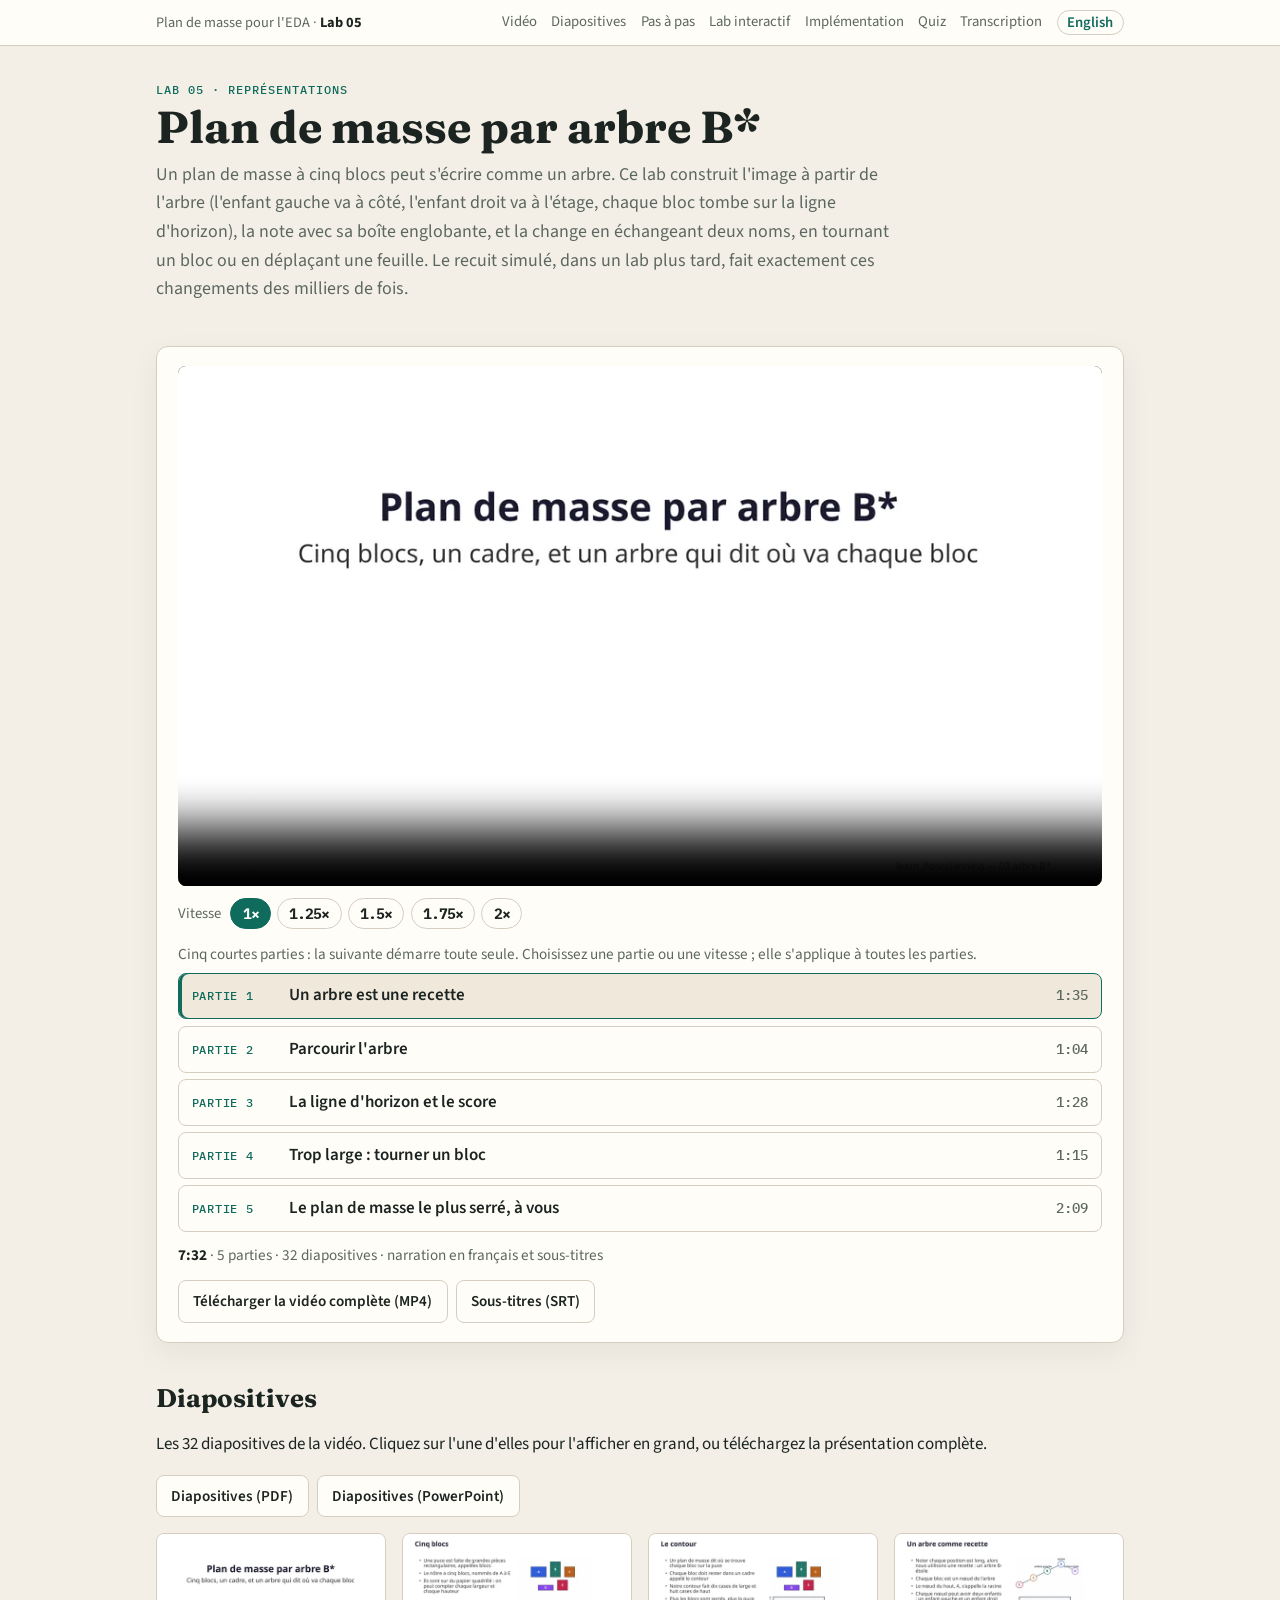
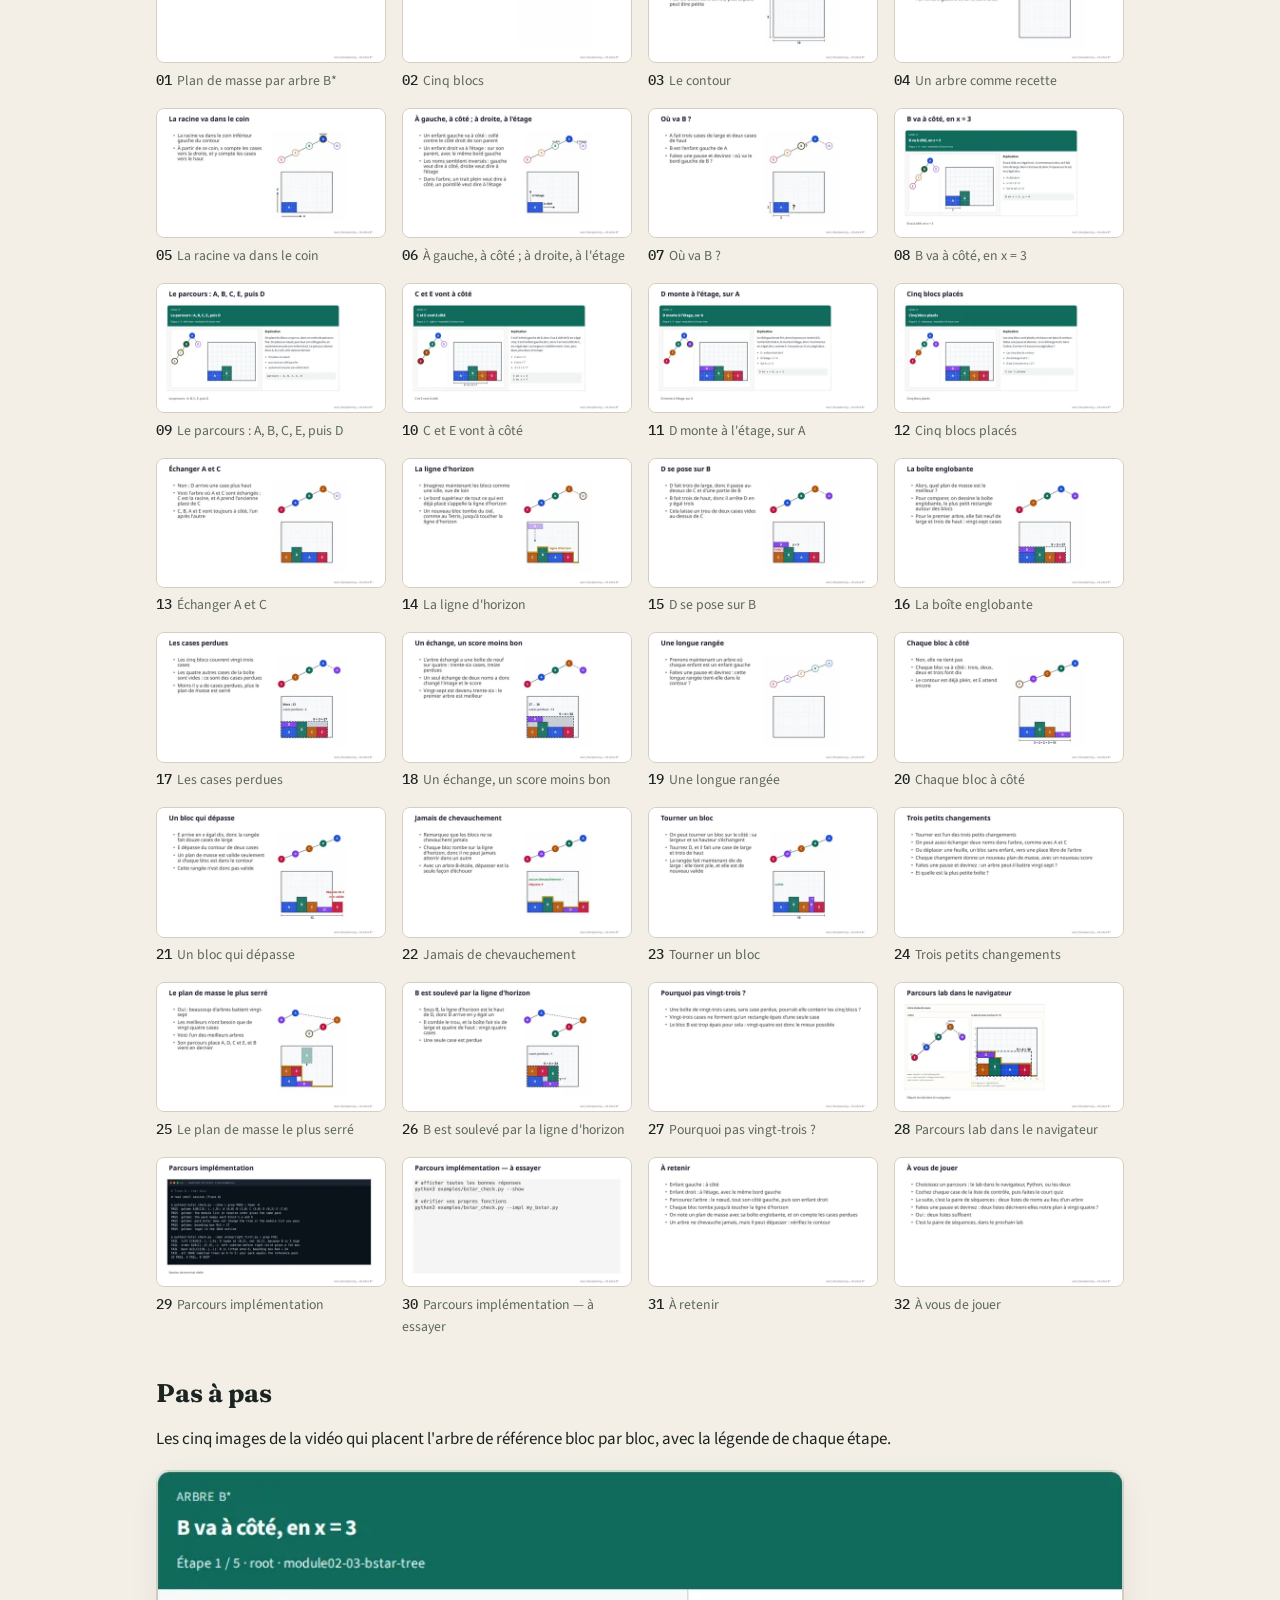
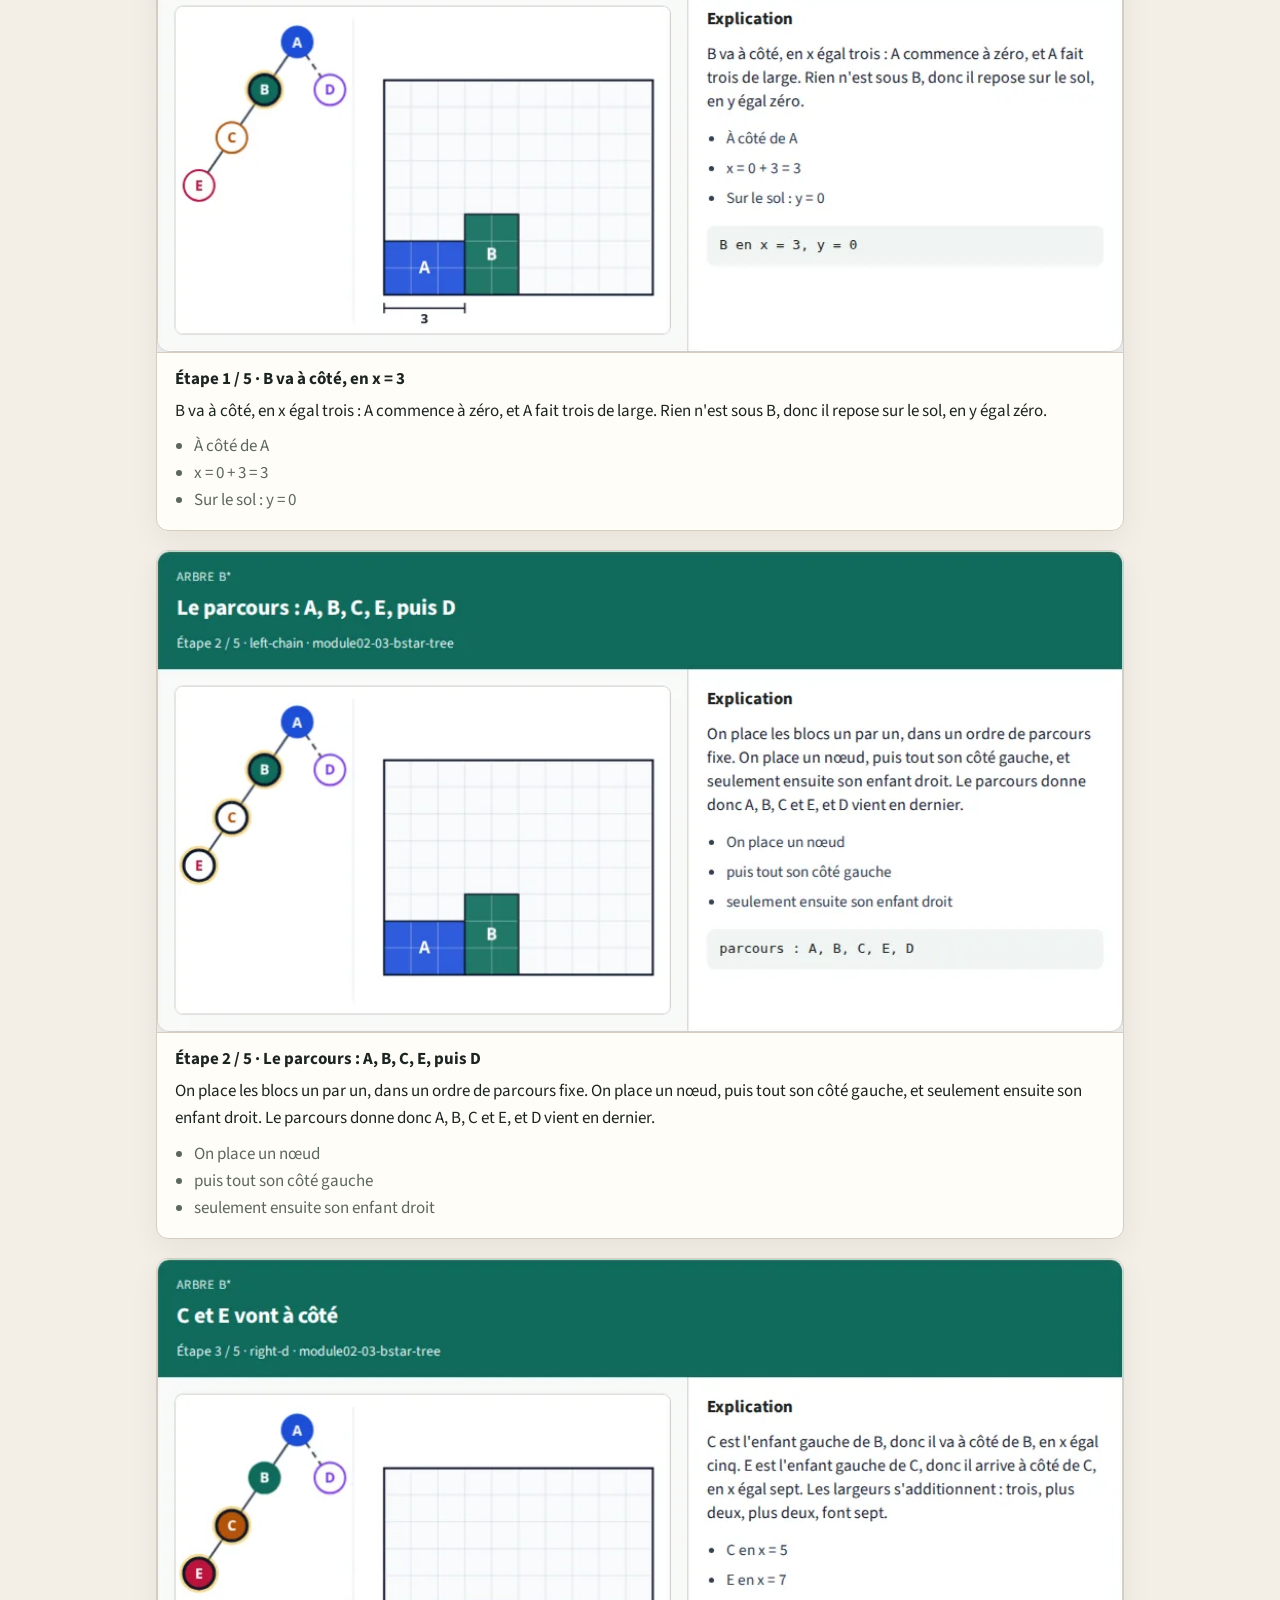
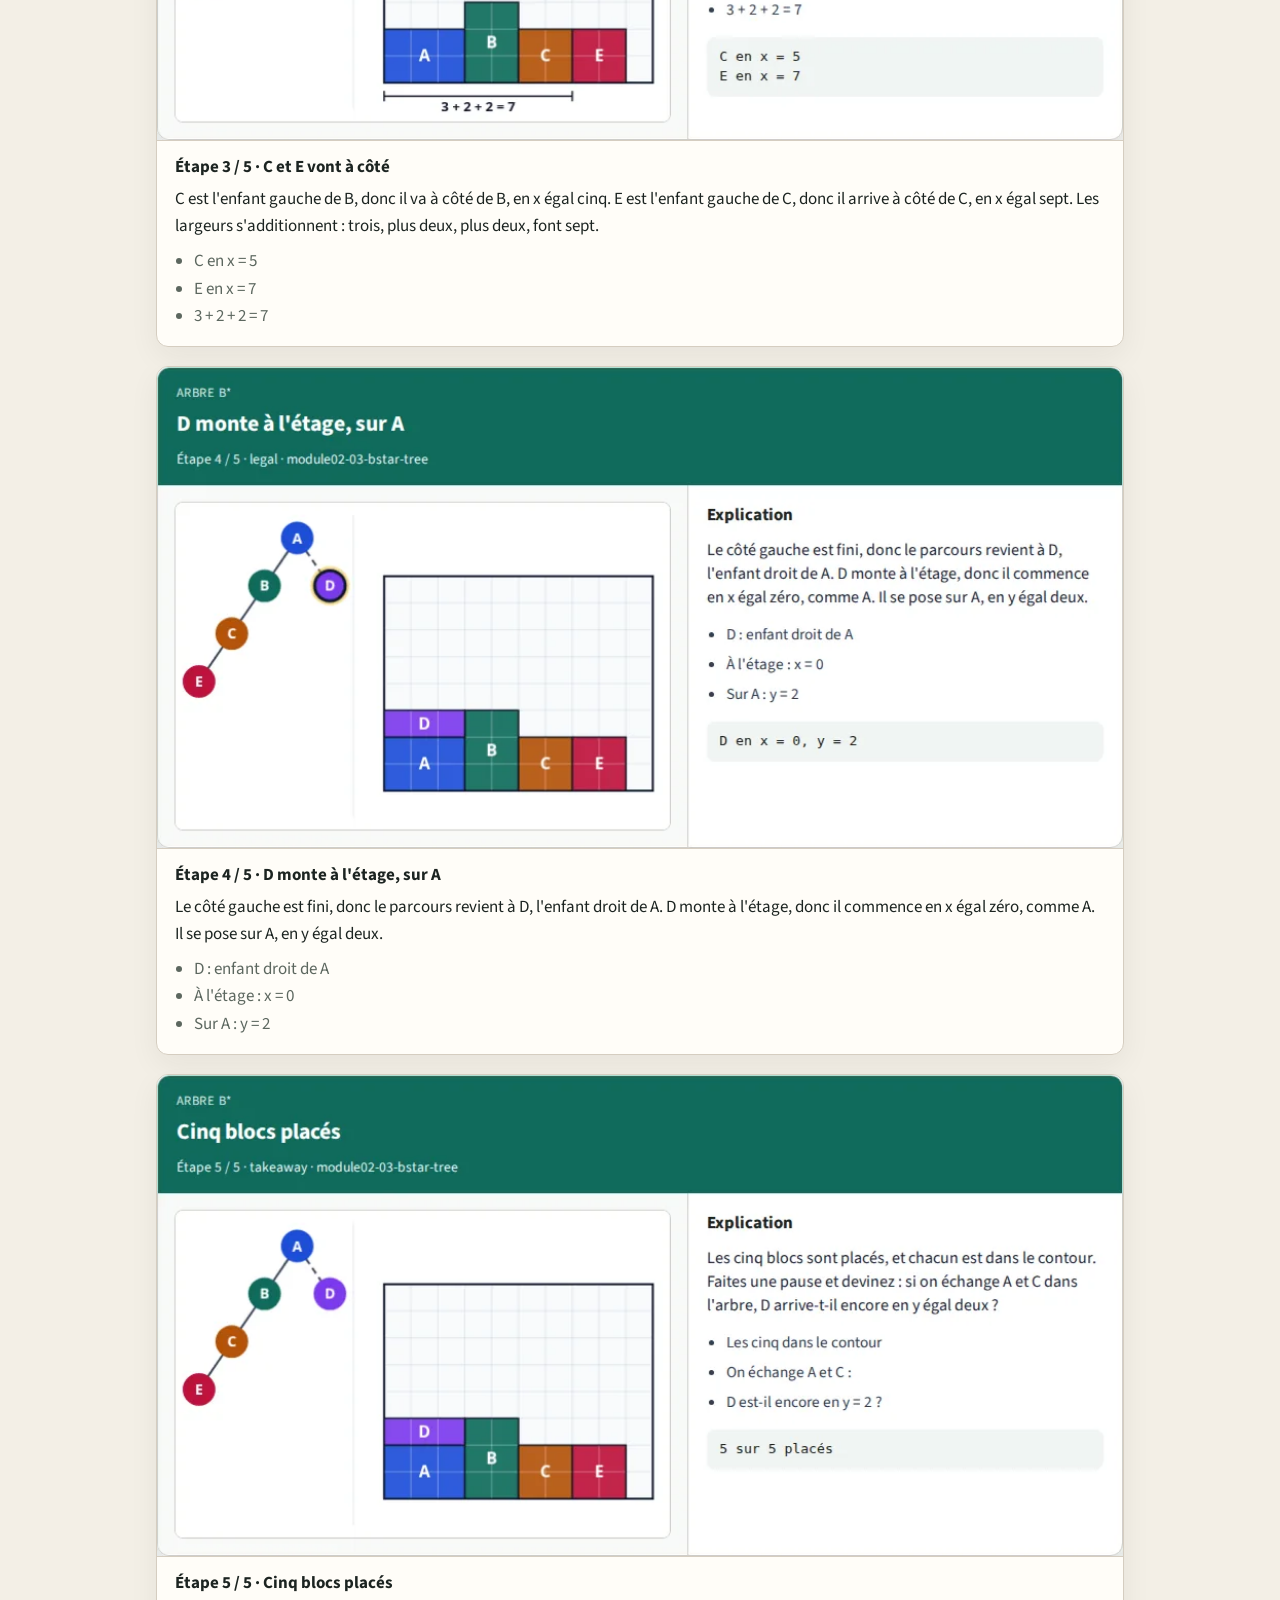
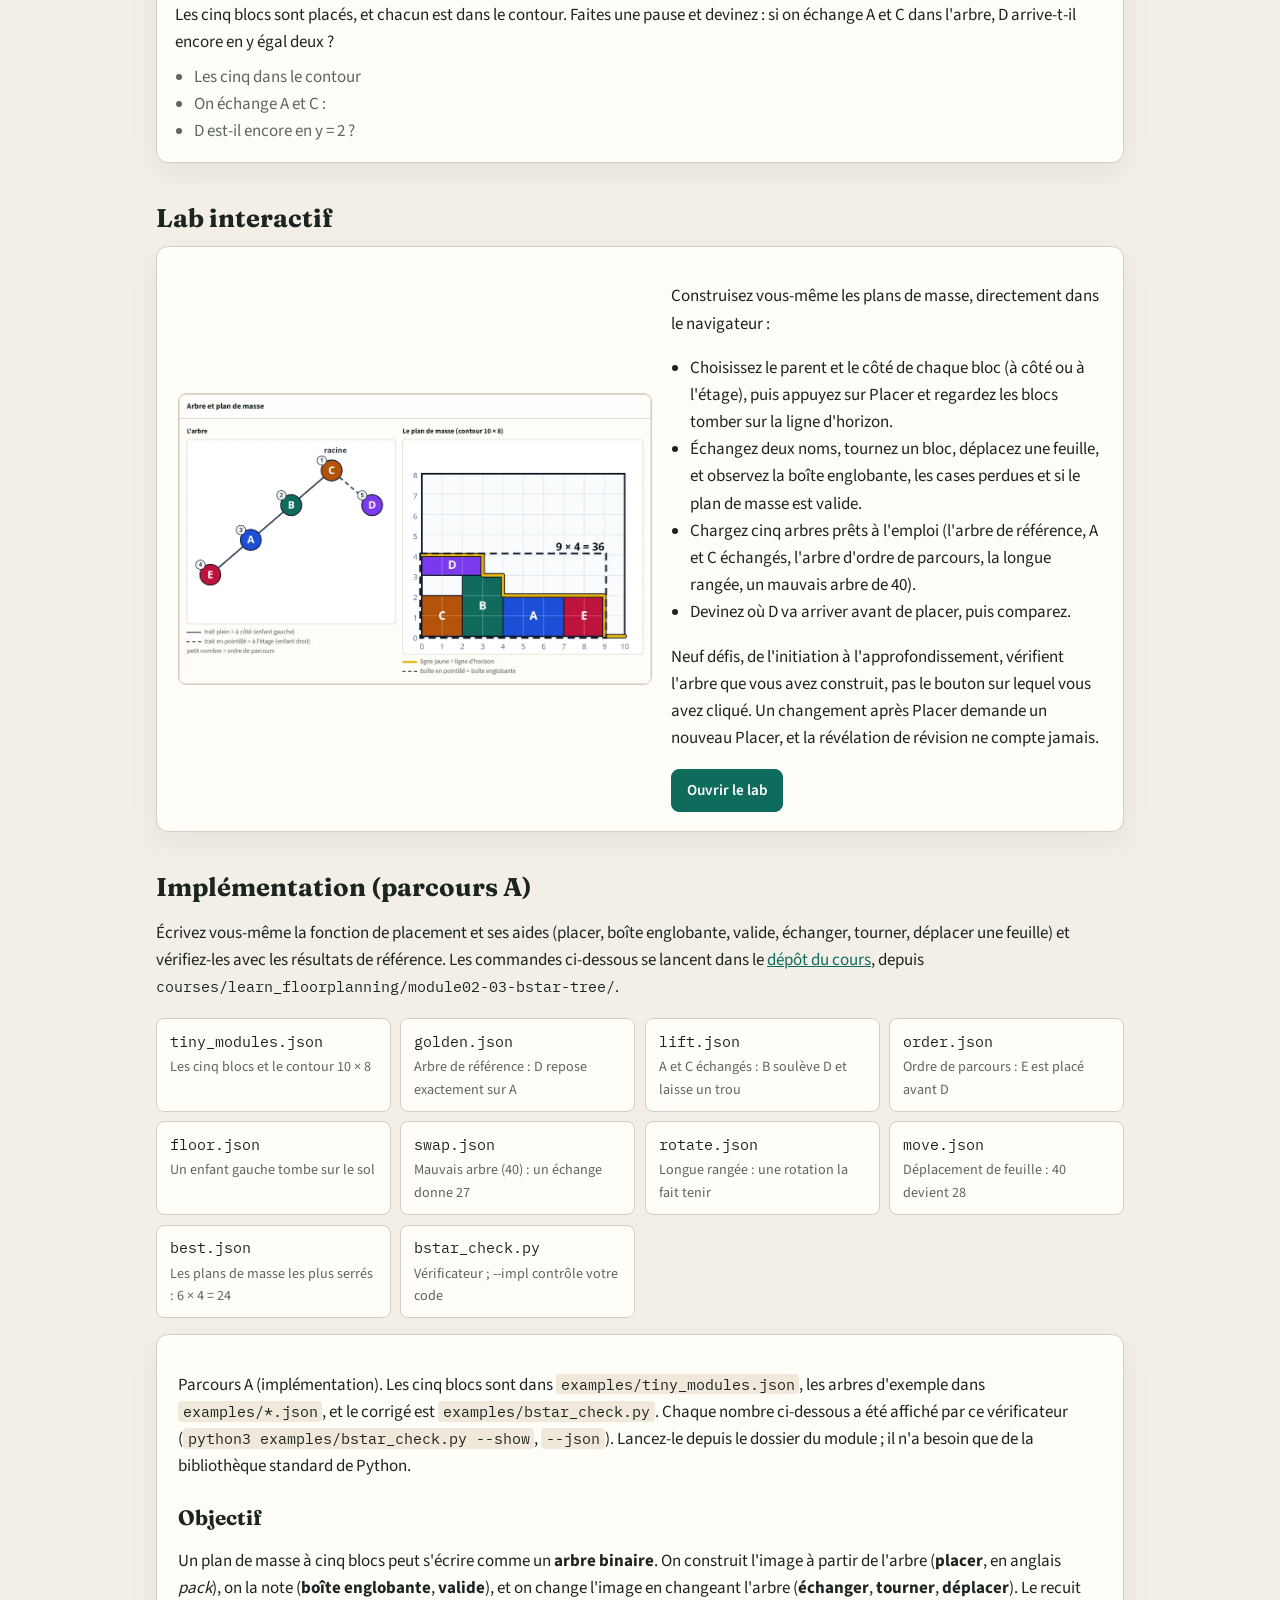
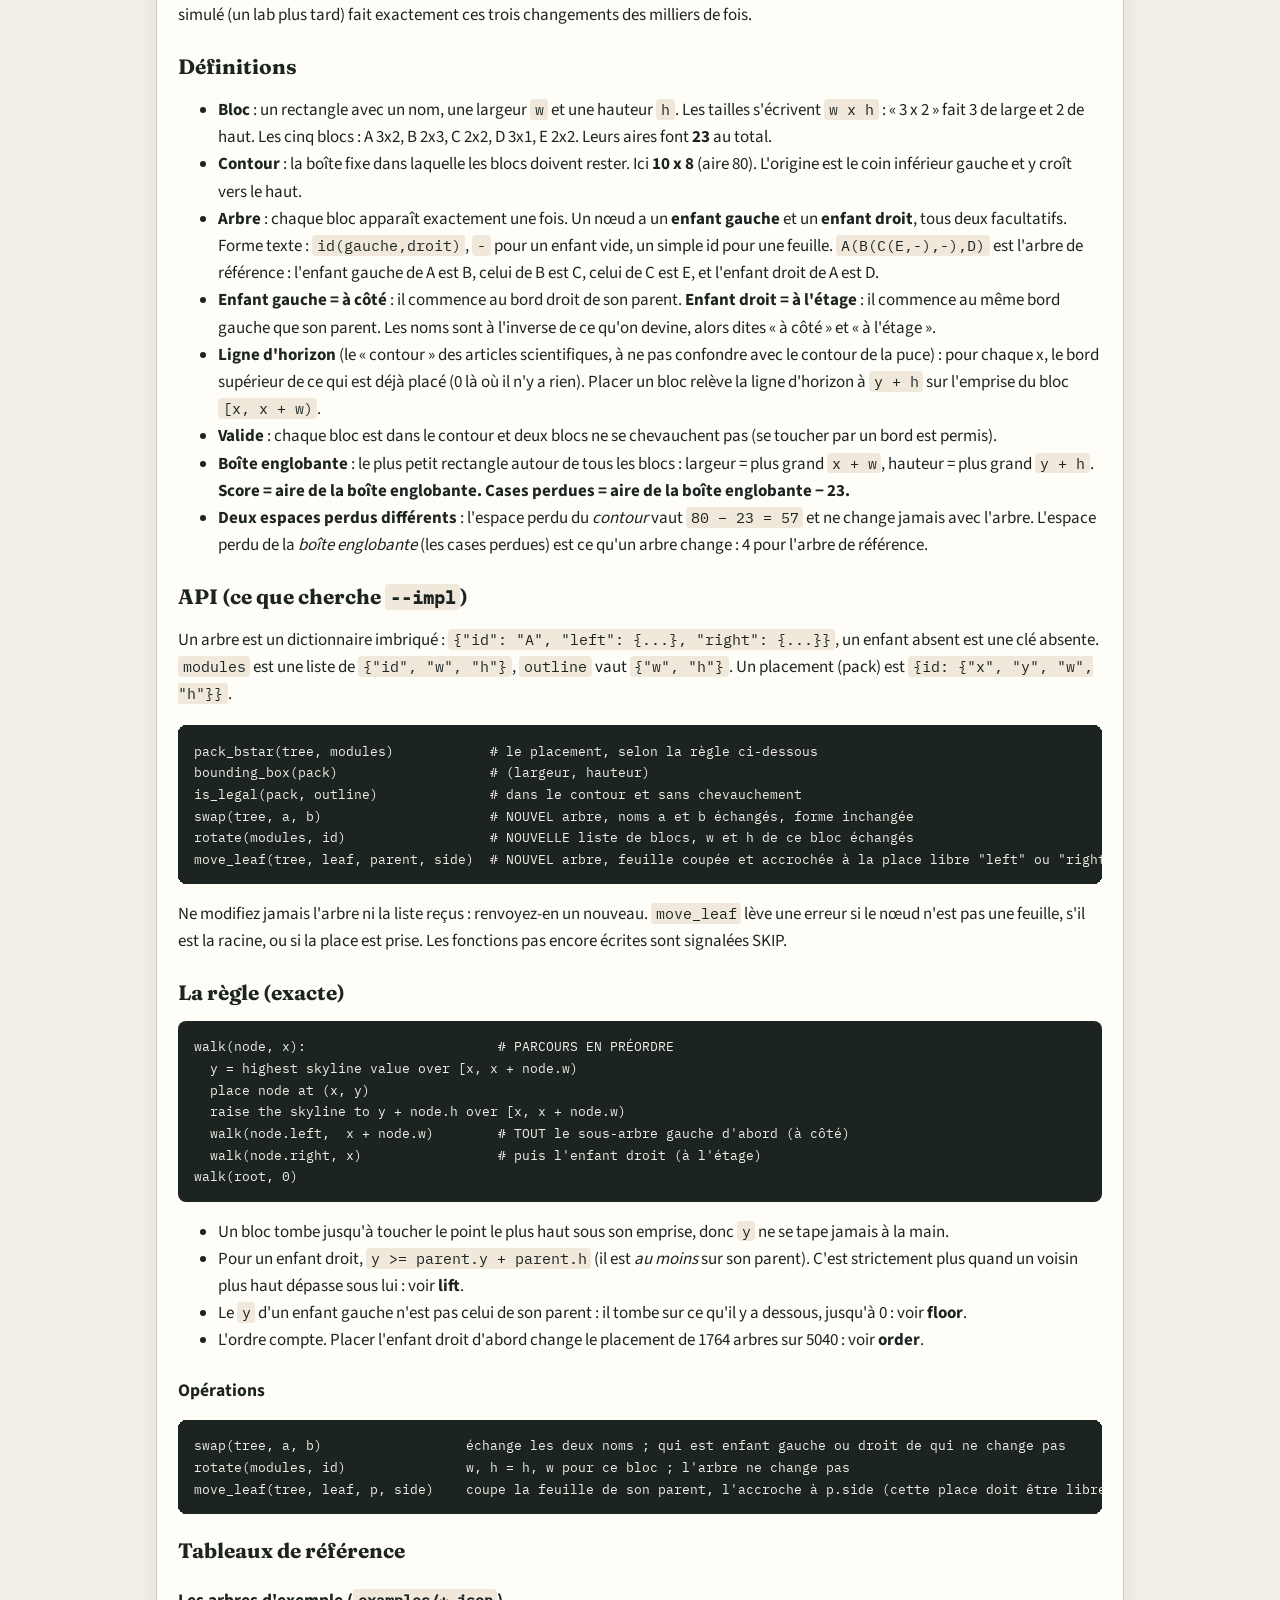
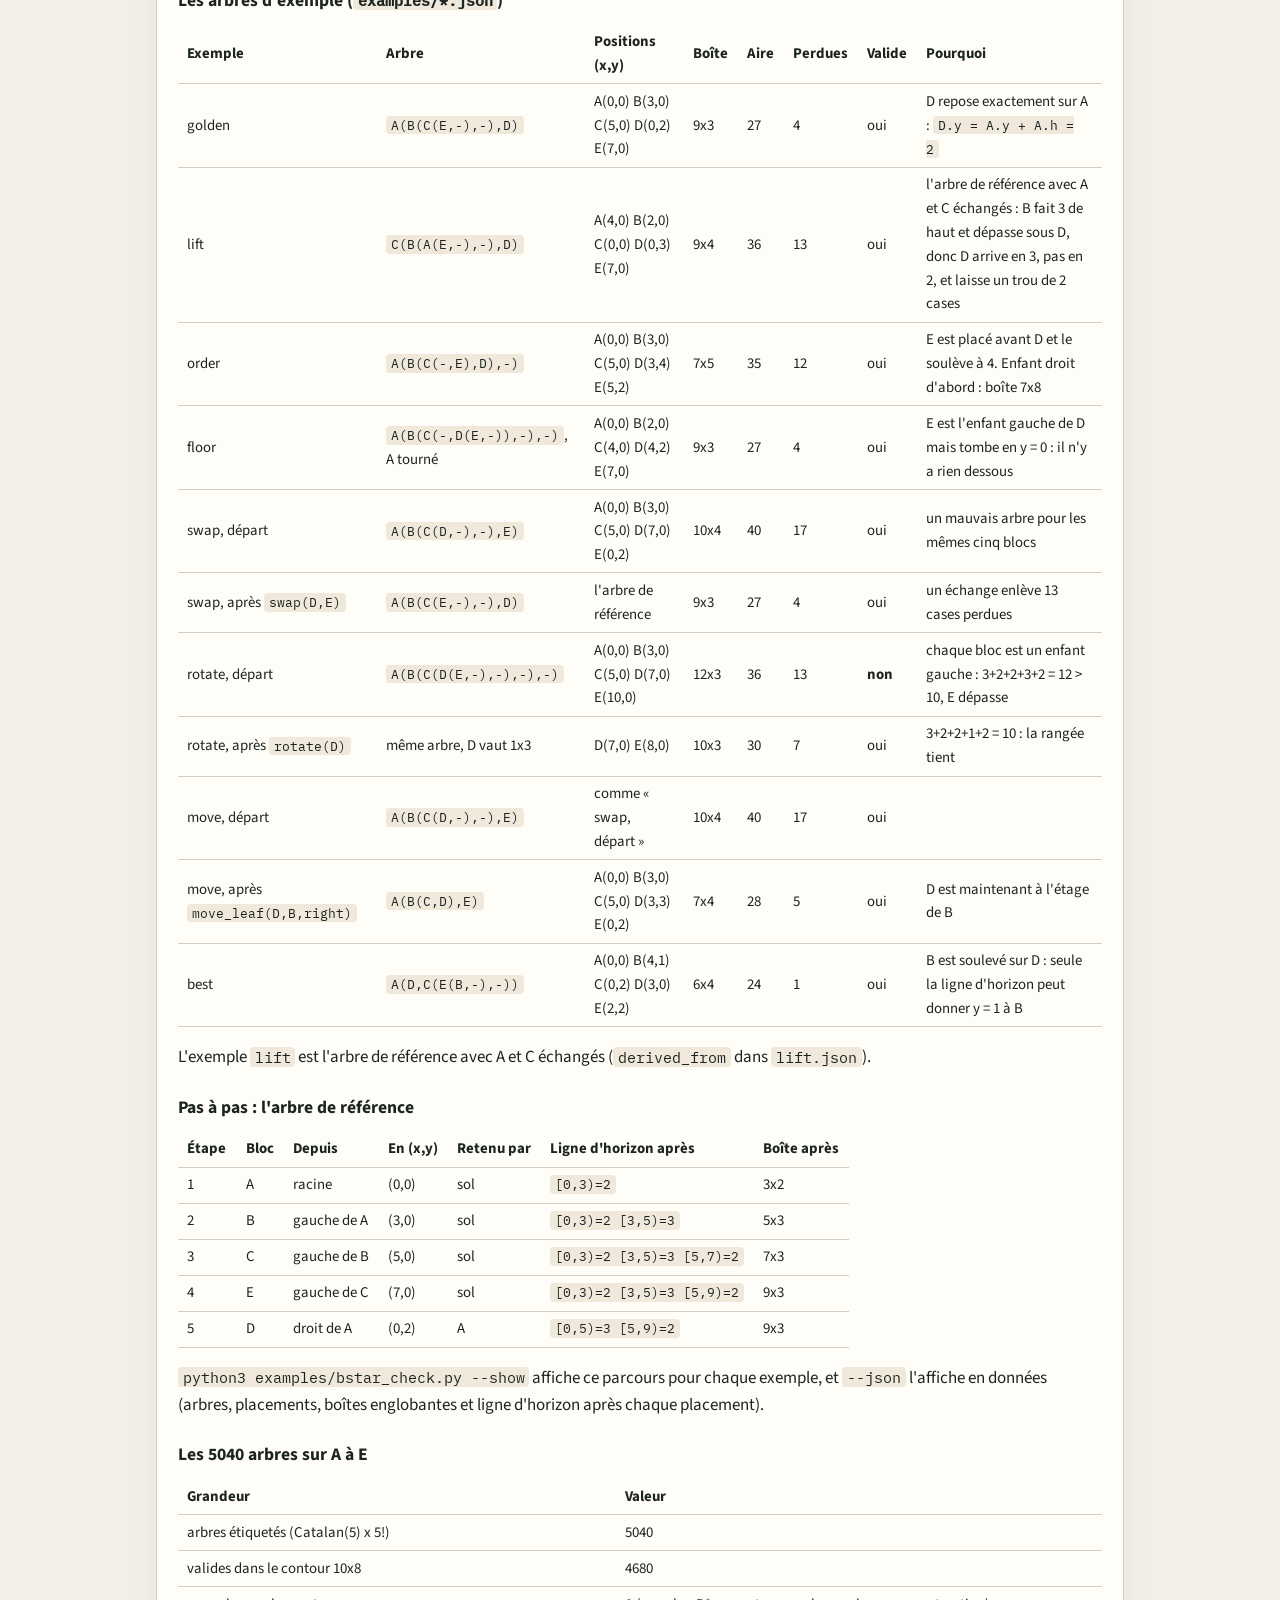
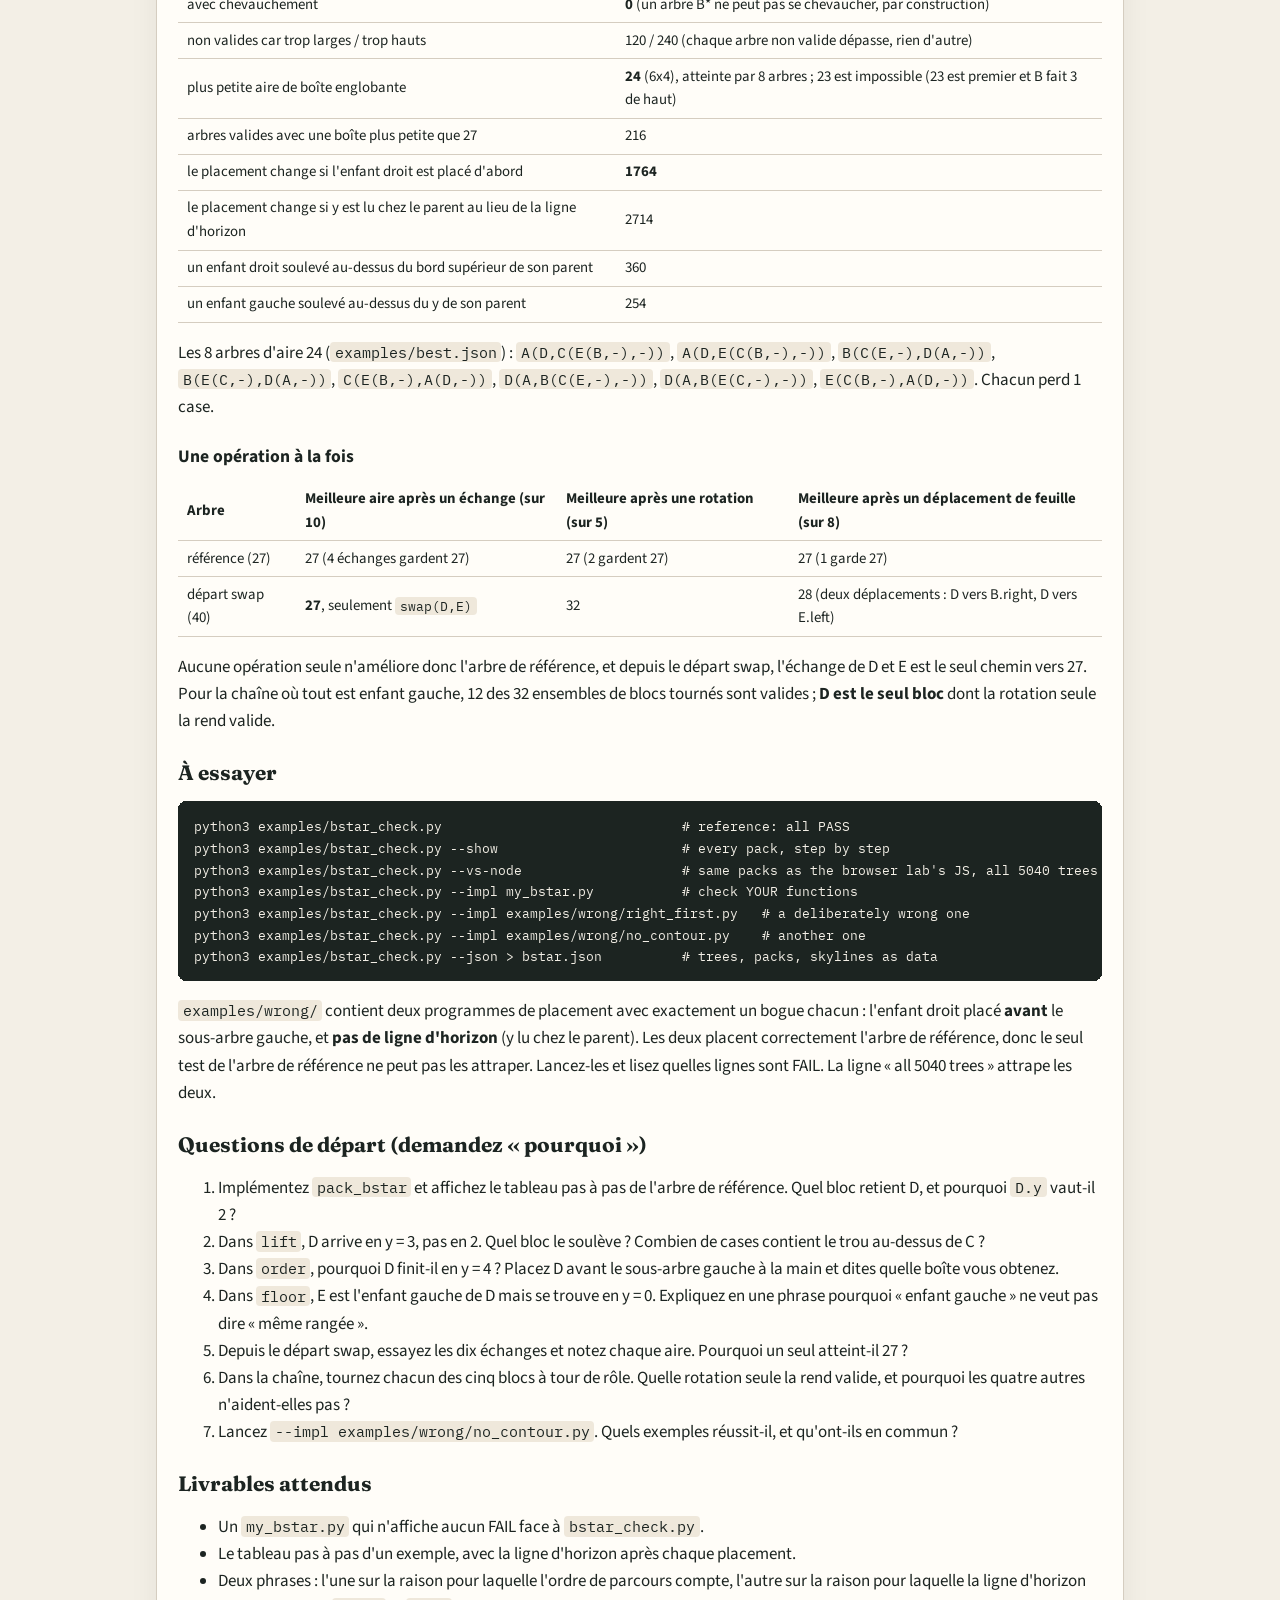
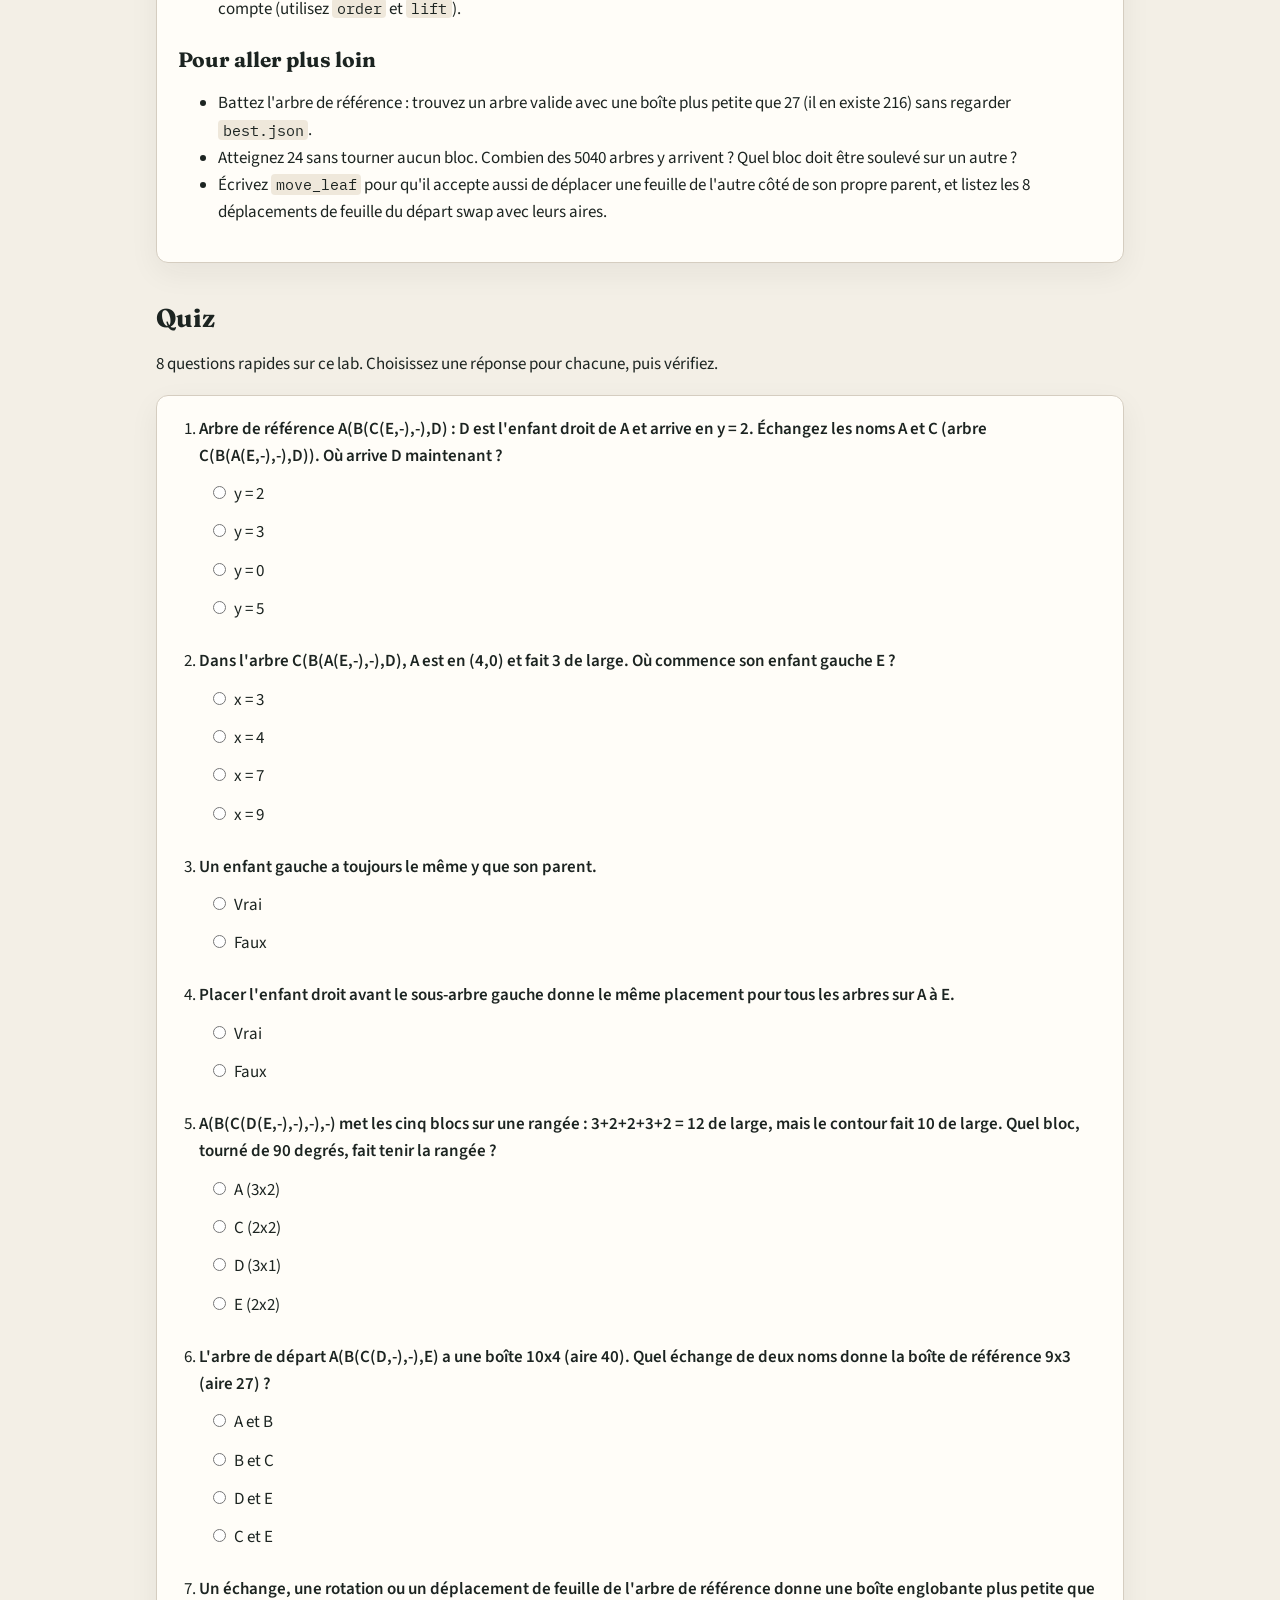
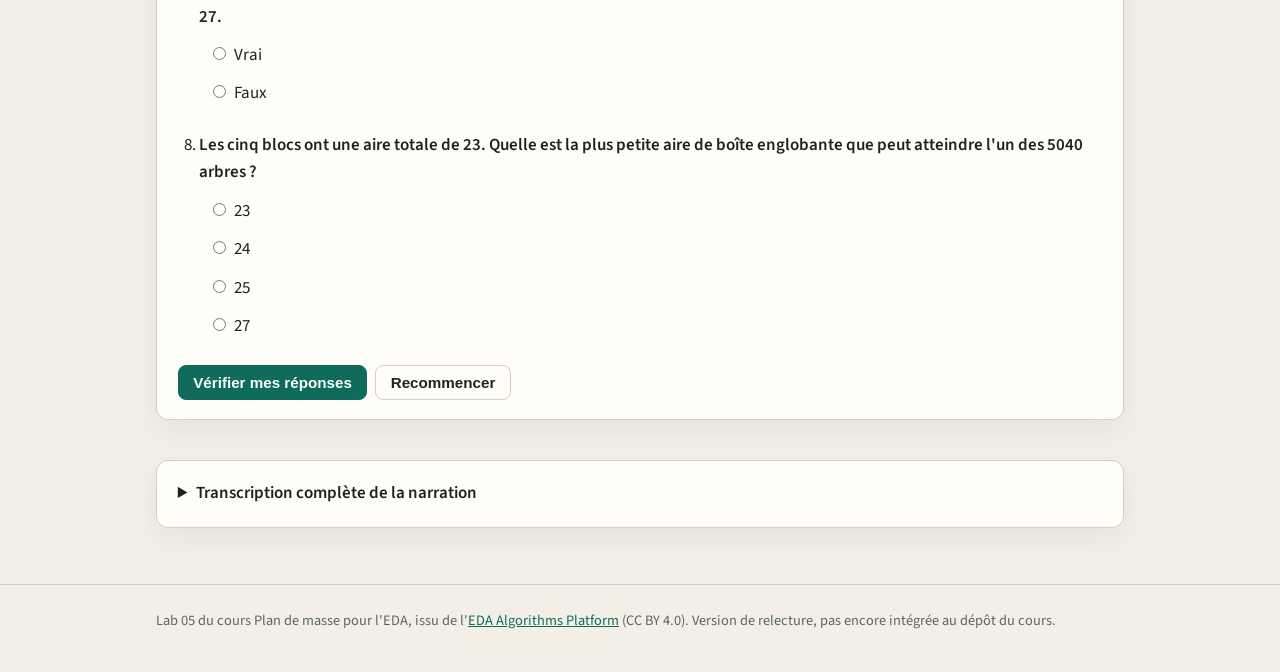
==== docs/fr/index.html @ a352f222 "Lab 05 B*-tree: EN/FR site, 5 video parts, lab" ====
<!DOCTYPE html>
<html lang="fr">
<head>
  <meta charset="utf-8">
  <meta name="viewport" content="width=device-width, initial-scale=1">
  <title>Lab 05 — Plan de masse par arbre B* · Plan de masse pour l'EDA</title>
  <meta name="description" content="Lab 05 du cours Plan de masse pour l'EDA : transformer un arbre B* en plan de masse, le noter avec sa boîte englobante, et le changer en échangeant, tournant ou déplaçant, avec vidéo commentée, diapositives, lab interactif dans le navigateur et quiz.">
  <link rel="alternate" hreflang="en" href="../index.html">
  <link rel="preload" href="../fonts/source-sans-3-latin-400-normal.woff2" as="font" type="font/woff2" crossorigin>
  <link rel="stylesheet" href="../page.css">
</head>
<body>
  <header class="top">
    <div class="wrap">
      <span class="crumb">Plan de masse pour l'EDA · <strong>Lab 05</strong></span>
      <nav class="toc" aria-label="Sur cette page">
        <a href="#video">Vidéo</a>
        <a href="#slides">Diapositives</a>
        <a href="#walkthrough">Pas à pas</a>
        <a href="#lab">Lab interactif</a>
        <a href="#implement">Implémentation</a>
        <a href="#quiz">Quiz</a>
        <a href="#transcript">Transcription</a>
        <a class="lang-switch" href="../index.html" hreflang="en" lang="en" title="Read this page in English">English</a>
      </nav>
    </div>
  </header>

  <main class="wrap">
    <div class="hero">
      <p class="eyebrow">Lab 05 · Représentations</p>
      <h1>Plan de masse par arbre B*</h1>
      <p class="lead">Un plan de masse à cinq blocs peut s'écrire comme un arbre. Ce lab construit l'image à partir de l'arbre (l'enfant gauche va à côté, l'enfant droit va à l'étage, chaque bloc tombe sur la ligne d'horizon), la note avec sa boîte englobante, et la change en échangeant deux noms, en tournant un bloc ou en déplaçant une feuille. Le recuit simulé, dans un lab plus tard, fait exactement ces changements des milliers de fois.</p>
    </div>

    <section id="video">
      <div class="card video-card">
        <div class="player" data-lang="fr" data-subs-label="Français"><video controls preload="metadata" poster="slides/poster-1.webp"><source src="parts/part-1.mp4" type="video/mp4"><track kind="subtitles" src="parts/part-1.vtt" srclang="fr" label="Français" default>Votre navigateur ne prend pas en charge la balise vidéo.</video><div class="speed" role="group" aria-label="Vitesse"><span>Vitesse</span><button type="button" class="chip" data-speed="1" aria-pressed="true">1×</button><button type="button" class="chip" data-speed="1.25" aria-pressed="false">1.25×</button><button type="button" class="chip" data-speed="1.5" aria-pressed="false">1.5×</button><button type="button" class="chip" data-speed="1.75" aria-pressed="false">1.75×</button><button type="button" class="chip" data-speed="2" aria-pressed="false">2×</button></div><p class="parts-note">Cinq courtes parties : la suivante démarre toute seule. Choisissez une partie ou une vitesse ; elle s'applique à toutes les parties.</p><ol class="parts"><li><button type="button" class="part" data-src="parts/part-1.mp4" data-vtt="parts/part-1.vtt" data-poster="slides/poster-1.webp" aria-current="true"><span class="pn">Partie 1</span><span class="pt">Un arbre est une recette</span><span class="pl">1:35</span></button></li><li><button type="button" class="part" data-src="parts/part-2.mp4" data-vtt="parts/part-2.vtt" data-poster="slides/poster-2.webp"><span class="pn">Partie 2</span><span class="pt">Parcourir l&#x27;arbre</span><span class="pl">1:04</span></button></li><li><button type="button" class="part" data-src="parts/part-3.mp4" data-vtt="parts/part-3.vtt" data-poster="slides/poster-3.webp"><span class="pn">Partie 3</span><span class="pt">La ligne d&#x27;horizon et le score</span><span class="pl">1:28</span></button></li><li><button type="button" class="part" data-src="parts/part-4.mp4" data-vtt="parts/part-4.vtt" data-poster="slides/poster-4.webp"><span class="pn">Partie 4</span><span class="pt">Trop large : tourner un bloc</span><span class="pl">1:15</span></button></li><li><button type="button" class="part" data-src="parts/part-5.mp4" data-vtt="parts/part-5.vtt" data-poster="slides/poster-5.webp"><span class="pn">Partie 5</span><span class="pt">Le plan de masse le plus serré, à vous</span><span class="pl">2:09</span></button></li></ol></div>
        <p class="meta"><strong>7:32</strong> · 5 parties · 32 diapositives · narration en français et sous-titres</p>
        <div class="btns"><a class="btn" href="video.mp4" download>Télécharger la vidéo complète (MP4)</a><a class="btn" href="subs.srt" download>Sous-titres (SRT)</a></div>
      </div>
    </section>

    <section id="slides">
      <h2>Diapositives</h2>
      <p>Les 32 diapositives de la vidéo. Cliquez sur l'une d'elles pour l'afficher en grand, ou téléchargez la présentation complète.</p>
      <div class="btns" style="margin-bottom:1rem">
        <a class="btn" href="slides.pdf">Diapositives (PDF)</a>
        <a class="btn" href="slides.pptx" download>Diapositives (PowerPoint)</a>
      </div>
      <div class="slides">
        <figure><a href="slides/01.png"><img src="slides/thumb/01.webp" loading="lazy" width="480" height="270" alt="Diapositive 1: Plan de masse par arbre B*"></a><figcaption><b>01</b>Plan de masse par arbre B*</figcaption></figure>
<figure><a href="slides/02.png"><img src="slides/thumb/02.webp" loading="lazy" width="480" height="270" alt="Diapositive 2: Cinq blocs"></a><figcaption><b>02</b>Cinq blocs</figcaption></figure>
<figure><a href="slides/03.png"><img src="slides/thumb/03.webp" loading="lazy" width="480" height="270" alt="Diapositive 3: Le contour"></a><figcaption><b>03</b>Le contour</figcaption></figure>
<figure><a href="slides/04.png"><img src="slides/thumb/04.webp" loading="lazy" width="480" height="270" alt="Diapositive 4: Un arbre comme recette"></a><figcaption><b>04</b>Un arbre comme recette</figcaption></figure>
<figure><a href="slides/05.png"><img src="slides/thumb/05.webp" loading="lazy" width="480" height="270" alt="Diapositive 5: La racine va dans le coin"></a><figcaption><b>05</b>La racine va dans le coin</figcaption></figure>
<figure><a href="slides/06.png"><img src="slides/thumb/06.webp" loading="lazy" width="480" height="270" alt="Diapositive 6: À gauche, à côté ; à droite, à l&#x27;étage"></a><figcaption><b>06</b>À gauche, à côté ; à droite, à l&#x27;étage</figcaption></figure>
<figure><a href="slides/07.png"><img src="slides/thumb/07.webp" loading="lazy" width="480" height="270" alt="Diapositive 7: Où va B ?"></a><figcaption><b>07</b>Où va B ?</figcaption></figure>
<figure><a href="slides/08.png"><img src="slides/thumb/08.webp" loading="lazy" width="480" height="270" alt="Diapositive 8: B va à côté, en x = 3"></a><figcaption><b>08</b>B va à côté, en x = 3</figcaption></figure>
<figure><a href="slides/09.png"><img src="slides/thumb/09.webp" loading="lazy" width="480" height="270" alt="Diapositive 9: Le parcours : A, B, C, E, puis D"></a><figcaption><b>09</b>Le parcours : A, B, C, E, puis D</figcaption></figure>
<figure><a href="slides/10.png"><img src="slides/thumb/10.webp" loading="lazy" width="480" height="270" alt="Diapositive 10: C et E vont à côté"></a><figcaption><b>10</b>C et E vont à côté</figcaption></figure>
<figure><a href="slides/11.png"><img src="slides/thumb/11.webp" loading="lazy" width="480" height="270" alt="Diapositive 11: D monte à l&#x27;étage, sur A"></a><figcaption><b>11</b>D monte à l&#x27;étage, sur A</figcaption></figure>
<figure><a href="slides/12.png"><img src="slides/thumb/12.webp" loading="lazy" width="480" height="270" alt="Diapositive 12: Cinq blocs placés"></a><figcaption><b>12</b>Cinq blocs placés</figcaption></figure>
<figure><a href="slides/13.png"><img src="slides/thumb/13.webp" loading="lazy" width="480" height="270" alt="Diapositive 13: Échanger A et C"></a><figcaption><b>13</b>Échanger A et C</figcaption></figure>
<figure><a href="slides/14.png"><img src="slides/thumb/14.webp" loading="lazy" width="480" height="270" alt="Diapositive 14: La ligne d&#x27;horizon"></a><figcaption><b>14</b>La ligne d&#x27;horizon</figcaption></figure>
<figure><a href="slides/15.png"><img src="slides/thumb/15.webp" loading="lazy" width="480" height="270" alt="Diapositive 15: D se pose sur B"></a><figcaption><b>15</b>D se pose sur B</figcaption></figure>
<figure><a href="slides/16.png"><img src="slides/thumb/16.webp" loading="lazy" width="480" height="270" alt="Diapositive 16: La boîte englobante"></a><figcaption><b>16</b>La boîte englobante</figcaption></figure>
<figure><a href="slides/17.png"><img src="slides/thumb/17.webp" loading="lazy" width="480" height="270" alt="Diapositive 17: Les cases perdues"></a><figcaption><b>17</b>Les cases perdues</figcaption></figure>
<figure><a href="slides/18.png"><img src="slides/thumb/18.webp" loading="lazy" width="480" height="270" alt="Diapositive 18: Un échange, un score moins bon"></a><figcaption><b>18</b>Un échange, un score moins bon</figcaption></figure>
<figure><a href="slides/19.png"><img src="slides/thumb/19.webp" loading="lazy" width="480" height="270" alt="Diapositive 19: Une longue rangée"></a><figcaption><b>19</b>Une longue rangée</figcaption></figure>
<figure><a href="slides/20.png"><img src="slides/thumb/20.webp" loading="lazy" width="480" height="270" alt="Diapositive 20: Chaque bloc à côté"></a><figcaption><b>20</b>Chaque bloc à côté</figcaption></figure>
<figure><a href="slides/21.png"><img src="slides/thumb/21.webp" loading="lazy" width="480" height="270" alt="Diapositive 21: Un bloc qui dépasse"></a><figcaption><b>21</b>Un bloc qui dépasse</figcaption></figure>
<figure><a href="slides/22.png"><img src="slides/thumb/22.webp" loading="lazy" width="480" height="270" alt="Diapositive 22: Jamais de chevauchement"></a><figcaption><b>22</b>Jamais de chevauchement</figcaption></figure>
<figure><a href="slides/23.png"><img src="slides/thumb/23.webp" loading="lazy" width="480" height="270" alt="Diapositive 23: Tourner un bloc"></a><figcaption><b>23</b>Tourner un bloc</figcaption></figure>
<figure><a href="slides/24.png"><img src="slides/thumb/24.webp" loading="lazy" width="480" height="270" alt="Diapositive 24: Trois petits changements"></a><figcaption><b>24</b>Trois petits changements</figcaption></figure>
<figure><a href="slides/25.png"><img src="slides/thumb/25.webp" loading="lazy" width="480" height="270" alt="Diapositive 25: Le plan de masse le plus serré"></a><figcaption><b>25</b>Le plan de masse le plus serré</figcaption></figure>
<figure><a href="slides/26.png"><img src="slides/thumb/26.webp" loading="lazy" width="480" height="270" alt="Diapositive 26: B est soulevé par la ligne d&#x27;horizon"></a><figcaption><b>26</b>B est soulevé par la ligne d&#x27;horizon</figcaption></figure>
<figure><a href="slides/27.png"><img src="slides/thumb/27.webp" loading="lazy" width="480" height="270" alt="Diapositive 27: Pourquoi pas vingt-trois ?"></a><figcaption><b>27</b>Pourquoi pas vingt-trois ?</figcaption></figure>
<figure><a href="slides/28.png"><img src="slides/thumb/28.webp" loading="lazy" width="480" height="270" alt="Diapositive 28: Parcours lab dans le navigateur"></a><figcaption><b>28</b>Parcours lab dans le navigateur</figcaption></figure>
<figure><a href="slides/29.png"><img src="slides/thumb/29.webp" loading="lazy" width="480" height="270" alt="Diapositive 29: Parcours implémentation"></a><figcaption><b>29</b>Parcours implémentation</figcaption></figure>
<figure><a href="slides/30.png"><img src="slides/thumb/30.webp" loading="lazy" width="480" height="270" alt="Diapositive 30: Parcours implémentation — à essayer"></a><figcaption><b>30</b>Parcours implémentation — à essayer</figcaption></figure>
<figure><a href="slides/31.png"><img src="slides/thumb/31.webp" loading="lazy" width="480" height="270" alt="Diapositive 31: À retenir"></a><figcaption><b>31</b>À retenir</figcaption></figure>
<figure><a href="slides/32.png"><img src="slides/thumb/32.webp" loading="lazy" width="480" height="270" alt="Diapositive 32: À vous de jouer"></a><figcaption><b>32</b>À vous de jouer</figcaption></figure>
      </div>
    </section>

    <section id="walkthrough">
      <h2>Pas à pas</h2>
      <p>Les cinq images de la vidéo qui placent l'arbre de référence bloc par bloc, avec la légende de chaque étape.</p>
      <div class="walk">
        <figure class="walk-step"><a href="img/steps/01-root.png"><img src="img/steps/01-root.webp" loading="lazy" width="940" height="468" alt="Étape 1 / 5: B va à côté, en x = 3"></a><figcaption><b>Étape 1 / 5 · B va à côté, en x = 3</b><span>B va à côté, en x égal trois : A commence à zéro, et A fait trois de large. Rien n&#x27;est sous B, donc il repose sur le sol, en y égal zéro.</span><ul><li>À côté de A</li><li>x = 0 + 3 = 3</li><li>Sur le sol : y = 0</li></ul></figcaption></figure>
<figure class="walk-step"><a href="img/steps/02-left-chain.png"><img src="img/steps/02-left-chain.webp" loading="lazy" width="940" height="468" alt="Étape 2 / 5: Le parcours : A, B, C, E, puis D"></a><figcaption><b>Étape 2 / 5 · Le parcours : A, B, C, E, puis D</b><span>On place les blocs un par un, dans un ordre de parcours fixe. On place un nœud, puis tout son côté gauche, et seulement ensuite son enfant droit. Le parcours donne donc A, B, C et E, et D vient en dernier.</span><ul><li>On place un nœud</li><li>puis tout son côté gauche</li><li>seulement ensuite son enfant droit</li></ul></figcaption></figure>
<figure class="walk-step"><a href="img/steps/03-right-d.png"><img src="img/steps/03-right-d.webp" loading="lazy" width="940" height="468" alt="Étape 3 / 5: C et E vont à côté"></a><figcaption><b>Étape 3 / 5 · C et E vont à côté</b><span>C est l&#x27;enfant gauche de B, donc il va à côté de B, en x égal cinq. E est l&#x27;enfant gauche de C, donc il arrive à côté de C, en x égal sept. Les largeurs s&#x27;additionnent : trois, plus deux, plus deux, font sept.</span><ul><li>C en x = 5</li><li>E en x = 7</li><li>3 + 2 + 2 = 7</li></ul></figcaption></figure>
<figure class="walk-step"><a href="img/steps/04-legal.png"><img src="img/steps/04-legal.webp" loading="lazy" width="940" height="468" alt="Étape 4 / 5: D monte à l&#x27;étage, sur A"></a><figcaption><b>Étape 4 / 5 · D monte à l&#x27;étage, sur A</b><span>Le côté gauche est fini, donc le parcours revient à D, l&#x27;enfant droit de A. D monte à l&#x27;étage, donc il commence en x égal zéro, comme A. Il se pose sur A, en y égal deux.</span><ul><li>D : enfant droit de A</li><li>À l&#x27;étage : x = 0</li><li>Sur A : y = 2</li></ul></figcaption></figure>
<figure class="walk-step"><a href="img/steps/05-takeaway.png"><img src="img/steps/05-takeaway.webp" loading="lazy" width="940" height="468" alt="Étape 5 / 5: Cinq blocs placés"></a><figcaption><b>Étape 5 / 5 · Cinq blocs placés</b><span>Les cinq blocs sont placés, et chacun est dans le contour. Faites une pause et devinez : si on échange A et C dans l&#x27;arbre, D arrive-t-il encore en y égal deux ?</span><ul><li>Les cinq dans le contour</li><li>On échange A et C :</li><li>D est-il encore en y = 2 ?</li></ul></figcaption></figure>
      </div>
    </section>

    <section id="lab">
      <h2>Lab interactif</h2>
      <div class="card lab-grid">
        <a href="tools/bstar-tree/index.html"><img src="img/lab-starter.webp" loading="lazy" alt="Le lab arbre B* : l'arbre à gauche et le plan de masse à droite, avec la ligne d'horizon, la boîte englobante et les cases perdues"></a>
        <div>
          <p>Construisez vous-même les plans de masse, directement dans le navigateur :</p>
          <ul>
            <li>Choisissez le parent et le côté de chaque bloc (à côté ou à l&#x27;étage), puis appuyez sur Placer et regardez les blocs tomber sur la ligne d&#x27;horizon.</li>
<li>Échangez deux noms, tournez un bloc, déplacez une feuille, et observez la boîte englobante, les cases perdues et si le plan de masse est valide.</li>
<li>Chargez cinq arbres prêts à l&#x27;emploi (l&#x27;arbre de référence, A et C échangés, l&#x27;arbre d&#x27;ordre de parcours, la longue rangée, un mauvais arbre de 40).</li>
<li>Devinez où D va arriver avant de placer, puis comparez.</li>
          </ul>
          <p>Neuf défis, de l'initiation à l'approfondissement, vérifient l'arbre que vous avez construit, pas le bouton sur lequel vous avez cliqué. Un changement après Placer demande un nouveau Placer, et la révélation de révision ne compte jamais.</p>
          <div class="btns"><a class="btn primary" href="tools/bstar-tree/index.html">Ouvrir le lab</a></div>
        </div>
      </div>
    </section>

    <section id="implement">
      <h2>Implémentation (parcours A)</h2>
      <p>Écrivez vous-même la fonction de placement et ses aides (placer, boîte englobante, valide, échanger, tourner, déplacer une feuille) et vérifiez-les avec les résultats de référence. Les commandes ci-dessous se lancent dans le <a href="https://github.com/yongfu-li/eda-learning">dépôt du cours</a>, depuis <code>courses/learn_floorplanning/module02-03-bstar-tree/</code>.</p>
      <div class="files">
        <a href="../examples/tiny_modules.json" download><code>tiny_modules.json</code><small>Les cinq blocs et le contour 10 × 8</small></a>
<a href="../examples/golden.json" download><code>golden.json</code><small>Arbre de référence : D repose exactement sur A</small></a>
<a href="../examples/lift.json" download><code>lift.json</code><small>A et C échangés : B soulève D et laisse un trou</small></a>
<a href="../examples/order.json" download><code>order.json</code><small>Ordre de parcours : E est placé avant D</small></a>
<a href="../examples/floor.json" download><code>floor.json</code><small>Un enfant gauche tombe sur le sol</small></a>
<a href="../examples/swap.json" download><code>swap.json</code><small>Mauvais arbre (40) : un échange donne 27</small></a>
<a href="../examples/rotate.json" download><code>rotate.json</code><small>Longue rangée : une rotation la fait tenir</small></a>
<a href="../examples/move.json" download><code>move.json</code><small>Déplacement de feuille : 40 devient 28</small></a>
<a href="../examples/best.json" download><code>best.json</code><small>Les plans de masse les plus serrés : 6 × 4 = 24</small></a>
<a href="../examples/bstar_check.py" download><code>bstar_check.py</code><small>Vérificateur ; --impl contrôle votre code</small></a>
      </div>
      <div class="card md">
        <h1>Exemples — arbre B*</h1>
<p>Parcours A (implémentation). Les cinq blocs sont dans <code>examples/tiny_modules.json</code>, les arbres d'exemple dans <code>examples/*.json</code>,
et le corrigé est <code>examples/bstar_check.py</code>.
Chaque nombre ci-dessous a été affiché par ce vérificateur (<code>python3 examples/bstar_check.py --show</code>, <code>--json</code>).
Lancez-le depuis le dossier du module ; il n'a besoin que de la bibliothèque standard de Python.</p>
<h2>Objectif</h2>
<p>Un plan de masse à cinq blocs peut s'écrire comme un <strong>arbre binaire</strong>. On construit l'image à partir de l'arbre (<strong>placer</strong>, en anglais <em>pack</em>), on la note
(<strong>boîte englobante</strong>, <strong>valide</strong>), et on change l'image en changeant l'arbre (<strong>échanger</strong>, <strong>tourner</strong>, <strong>déplacer</strong>).
Le recuit simulé (un lab plus tard) fait exactement ces trois changements des milliers de fois.</p>
<h2>Définitions</h2>
<ul>
<li><strong>Bloc</strong> : un rectangle avec un nom, une largeur <code>w</code> et une hauteur <code>h</code>. Les tailles s'écrivent <code>w x h</code> : « 3 x 2 » fait 3 de large et 2 de haut.
  Les cinq blocs : A 3x2, B 2x3, C 2x2, D 3x1, E 2x2. Leurs aires font <strong>23</strong> au total.</li>
<li><strong>Contour</strong> : la boîte fixe dans laquelle les blocs doivent rester. Ici <strong>10 x 8</strong> (aire 80). L'origine est le coin inférieur gauche et
  y croît vers le haut.</li>
<li><strong>Arbre</strong> : chaque bloc apparaît exactement une fois. Un nœud a un <strong>enfant gauche</strong> et un <strong>enfant droit</strong>, tous deux facultatifs.
  Forme texte : <code>id(gauche,droit)</code>, <code>-</code> pour un enfant vide, un simple id pour une feuille. <code>A(B(C(E,-),-),D)</code> est l'arbre de référence :
  l'enfant gauche de A est B, celui de B est C, celui de C est E, et l'enfant droit de A est D.</li>
<li><strong>Enfant gauche = à côté</strong> : il commence au bord droit de son parent. <strong>Enfant droit = à l'étage</strong> : il commence au
  même bord gauche que son parent. Les noms sont à l'inverse de ce qu'on devine, alors dites « à côté » et « à l'étage ».</li>
<li><strong>Ligne d'horizon</strong> (le « contour » des articles scientifiques, à ne pas confondre avec le contour de la puce) : pour chaque x, le bord supérieur de ce qui est déjà placé (0 là où il n'y a rien).
  Placer un bloc relève la ligne d'horizon à <code>y + h</code> sur l'emprise du bloc <code>[x, x + w)</code>.</li>
<li><strong>Valide</strong> : chaque bloc est dans le contour et deux blocs ne se chevauchent pas (se toucher par un bord est permis).</li>
<li><strong>Boîte englobante</strong> : le plus petit rectangle autour de tous les blocs : largeur = plus grand <code>x + w</code>, hauteur = plus grand <code>y + h</code>.
  <strong>Score = aire de la boîte englobante. Cases perdues = aire de la boîte englobante − 23.</strong></li>
<li><strong>Deux espaces perdus différents</strong> : l'espace perdu du <em>contour</em> vaut <code>80 − 23 = 57</code> et ne change jamais avec l'arbre. L'espace perdu de la
  <em>boîte englobante</em> (les cases perdues) est ce qu'un arbre change : 4 pour l'arbre de référence.</li>
</ul>
<h2>API (ce que cherche <code>--impl</code>)</h2>
<p>Un arbre est un dictionnaire imbriqué : <code>{"id": "A", "left": {...}, "right": {...}}</code>, un enfant absent est une clé absente.
<code>modules</code> est une liste de <code>{"id", "w", "h"}</code>, <code>outline</code> vaut <code>{"w", "h"}</code>. Un placement (pack) est <code>{id: {"x", "y", "w", "h"}}</code>.</p>
<pre><code class="language-python">pack_bstar(tree, modules)            # le placement, selon la règle ci-dessous
bounding_box(pack)                   # (largeur, hauteur)
is_legal(pack, outline)              # dans le contour et sans chevauchement
swap(tree, a, b)                     # NOUVEL arbre, noms a et b échangés, forme inchangée
rotate(modules, id)                  # NOUVELLE liste de blocs, w et h de ce bloc échangés
move_leaf(tree, leaf, parent, side)  # NOUVEL arbre, feuille coupée et accrochée à la place libre &quot;left&quot; ou &quot;right&quot; de parent
</code></pre>
<p>Ne modifiez jamais l'arbre ni la liste reçus : renvoyez-en un nouveau. <code>move_leaf</code> lève une erreur si le nœud n'est pas une
feuille, s'il est la racine, ou si la place est prise. Les fonctions pas encore écrites sont signalées SKIP.</p>
<h2>La règle (exacte)</h2>
<pre><code class="language-text">walk(node, x):                        # PARCOURS EN PRÉORDRE
  y = highest skyline value over [x, x + node.w)
  place node at (x, y)
  raise the skyline to y + node.h over [x, x + node.w)
  walk(node.left,  x + node.w)        # TOUT le sous-arbre gauche d'abord (à côté)
  walk(node.right, x)                 # puis l'enfant droit (à l'étage)
walk(root, 0)
</code></pre>
<ul>
<li>Un bloc tombe jusqu'à toucher le point le plus haut sous son emprise, donc <code>y</code> ne se tape jamais à la main.</li>
<li>Pour un enfant droit, <code>y &gt;= parent.y + parent.h</code> (il est <em>au moins</em> sur son parent). C'est strictement plus quand un voisin plus
  haut dépasse sous lui : voir <strong>lift</strong>.</li>
<li>Le <code>y</code> d'un enfant gauche n'est pas celui de son parent : il tombe sur ce qu'il y a dessous, jusqu'à 0 : voir <strong>floor</strong>.</li>
<li>L'ordre compte. Placer l'enfant droit d'abord change le placement de 1764 arbres sur 5040 : voir <strong>order</strong>.</li>
</ul>
<h3>Opérations</h3>
<pre><code class="language-text">swap(tree, a, b)                  échange les deux noms ; qui est enfant gauche ou droit de qui ne change pas
rotate(modules, id)               w, h = h, w pour ce bloc ; l'arbre ne change pas
move_leaf(tree, leaf, p, side)    coupe la feuille de son parent, l'accroche à p.side (cette place doit être libre)
</code></pre>
<h2>Tableaux de référence</h2>
<h3>Les arbres d'exemple (<code>examples/*.json</code>)</h3>
<table>
<thead>
<tr>
<th>Exemple</th>
<th>Arbre</th>
<th>Positions (x,y)</th>
<th>Boîte</th>
<th>Aire</th>
<th>Perdues</th>
<th>Valide</th>
<th>Pourquoi</th>
</tr>
</thead>
<tbody>
<tr>
<td>golden</td>
<td><code>A(B(C(E,-),-),D)</code></td>
<td>A(0,0) B(3,0) C(5,0) D(0,2) E(7,0)</td>
<td>9x3</td>
<td>27</td>
<td>4</td>
<td>oui</td>
<td>D repose exactement sur A : <code>D.y = A.y + A.h = 2</code></td>
</tr>
<tr>
<td>lift</td>
<td><code>C(B(A(E,-),-),D)</code></td>
<td>A(4,0) B(2,0) C(0,0) D(0,3) E(7,0)</td>
<td>9x4</td>
<td>36</td>
<td>13</td>
<td>oui</td>
<td>l'arbre de référence avec A et C échangés : B fait 3 de haut et dépasse sous D, donc D arrive en 3, pas en 2, et laisse un trou de 2 cases</td>
</tr>
<tr>
<td>order</td>
<td><code>A(B(C(-,E),D),-)</code></td>
<td>A(0,0) B(3,0) C(5,0) D(3,4) E(5,2)</td>
<td>7x5</td>
<td>35</td>
<td>12</td>
<td>oui</td>
<td>E est placé avant D et le soulève à 4. Enfant droit d'abord : boîte 7x8</td>
</tr>
<tr>
<td>floor</td>
<td><code>A(B(C(-,D(E,-)),-),-)</code>, A tourné</td>
<td>A(0,0) B(2,0) C(4,0) D(4,2) E(7,0)</td>
<td>9x3</td>
<td>27</td>
<td>4</td>
<td>oui</td>
<td>E est l'enfant gauche de D mais tombe en y = 0 : il n'y a rien dessous</td>
</tr>
<tr>
<td>swap, départ</td>
<td><code>A(B(C(D,-),-),E)</code></td>
<td>A(0,0) B(3,0) C(5,0) D(7,0) E(0,2)</td>
<td>10x4</td>
<td>40</td>
<td>17</td>
<td>oui</td>
<td>un mauvais arbre pour les mêmes cinq blocs</td>
</tr>
<tr>
<td>swap, après <code>swap(D,E)</code></td>
<td><code>A(B(C(E,-),-),D)</code></td>
<td>l'arbre de référence</td>
<td>9x3</td>
<td>27</td>
<td>4</td>
<td>oui</td>
<td>un échange enlève 13 cases perdues</td>
</tr>
<tr>
<td>rotate, départ</td>
<td><code>A(B(C(D(E,-),-),-),-)</code></td>
<td>A(0,0) B(3,0) C(5,0) D(7,0) E(10,0)</td>
<td>12x3</td>
<td>36</td>
<td>13</td>
<td><strong>non</strong></td>
<td>chaque bloc est un enfant gauche : 3+2+2+3+2 = 12 &gt; 10, E dépasse</td>
</tr>
<tr>
<td>rotate, après <code>rotate(D)</code></td>
<td>même arbre, D vaut 1x3</td>
<td>D(7,0) E(8,0)</td>
<td>10x3</td>
<td>30</td>
<td>7</td>
<td>oui</td>
<td>3+2+2+1+2 = 10 : la rangée tient</td>
</tr>
<tr>
<td>move, départ</td>
<td><code>A(B(C(D,-),-),E)</code></td>
<td>comme « swap, départ »</td>
<td>10x4</td>
<td>40</td>
<td>17</td>
<td>oui</td>
<td></td>
</tr>
<tr>
<td>move, après <code>move_leaf(D,B,right)</code></td>
<td><code>A(B(C,D),E)</code></td>
<td>A(0,0) B(3,0) C(5,0) D(3,3) E(0,2)</td>
<td>7x4</td>
<td>28</td>
<td>5</td>
<td>oui</td>
<td>D est maintenant à l'étage de B</td>
</tr>
<tr>
<td>best</td>
<td><code>A(D,C(E(B,-),-))</code></td>
<td>A(0,0) B(4,1) C(0,2) D(3,0) E(2,2)</td>
<td>6x4</td>
<td>24</td>
<td>1</td>
<td>oui</td>
<td>B est soulevé sur D : seule la ligne d'horizon peut donner y = 1 à B</td>
</tr>
</tbody>
</table>
<p>L'exemple <code>lift</code> est l'arbre de référence avec A et C échangés (<code>derived_from</code> dans <code>lift.json</code>).</p>
<h3>Pas à pas : l'arbre de référence</h3>
<table>
<thead>
<tr>
<th>Étape</th>
<th>Bloc</th>
<th>Depuis</th>
<th>En (x,y)</th>
<th>Retenu par</th>
<th>Ligne d'horizon après</th>
<th>Boîte après</th>
</tr>
</thead>
<tbody>
<tr>
<td>1</td>
<td>A</td>
<td>racine</td>
<td>(0,0)</td>
<td>sol</td>
<td><code>[0,3)=2</code></td>
<td>3x2</td>
</tr>
<tr>
<td>2</td>
<td>B</td>
<td>gauche de A</td>
<td>(3,0)</td>
<td>sol</td>
<td><code>[0,3)=2 [3,5)=3</code></td>
<td>5x3</td>
</tr>
<tr>
<td>3</td>
<td>C</td>
<td>gauche de B</td>
<td>(5,0)</td>
<td>sol</td>
<td><code>[0,3)=2 [3,5)=3 [5,7)=2</code></td>
<td>7x3</td>
</tr>
<tr>
<td>4</td>
<td>E</td>
<td>gauche de C</td>
<td>(7,0)</td>
<td>sol</td>
<td><code>[0,3)=2 [3,5)=3 [5,9)=2</code></td>
<td>9x3</td>
</tr>
<tr>
<td>5</td>
<td>D</td>
<td>droit de A</td>
<td>(0,2)</td>
<td>A</td>
<td><code>[0,5)=3 [5,9)=2</code></td>
<td>9x3</td>
</tr>
</tbody>
</table>
<p><code>python3 examples/bstar_check.py --show</code> affiche ce parcours pour chaque exemple, et <code>--json</code> l'affiche en données
(arbres, placements, boîtes englobantes et ligne d'horizon après chaque placement).</p>
<h3>Les 5040 arbres sur A à E</h3>
<table>
<thead>
<tr>
<th>Grandeur</th>
<th>Valeur</th>
</tr>
</thead>
<tbody>
<tr>
<td>arbres étiquetés (Catalan(5) x 5!)</td>
<td>5040</td>
</tr>
<tr>
<td>valides dans le contour 10x8</td>
<td>4680</td>
</tr>
<tr>
<td>avec chevauchement</td>
<td><strong>0</strong> (un arbre B* ne peut pas se chevaucher, par construction)</td>
</tr>
<tr>
<td>non valides car trop larges / trop hauts</td>
<td>120 / 240 (chaque arbre non valide dépasse, rien d'autre)</td>
</tr>
<tr>
<td>plus petite aire de boîte englobante</td>
<td><strong>24</strong> (6x4), atteinte par 8 arbres ; 23 est impossible (23 est premier et B fait 3 de haut)</td>
</tr>
<tr>
<td>arbres valides avec une boîte plus petite que 27</td>
<td>216</td>
</tr>
<tr>
<td>le placement change si l'enfant droit est placé d'abord</td>
<td><strong>1764</strong></td>
</tr>
<tr>
<td>le placement change si y est lu chez le parent au lieu de la ligne d'horizon</td>
<td>2714</td>
</tr>
<tr>
<td>un enfant droit soulevé au-dessus du bord supérieur de son parent</td>
<td>360</td>
</tr>
<tr>
<td>un enfant gauche soulevé au-dessus du y de son parent</td>
<td>254</td>
</tr>
</tbody>
</table>
<p>Les 8 arbres d'aire 24 (<code>examples/best.json</code>) :
<code>A(D,C(E(B,-),-))</code>, <code>A(D,E(C(B,-),-))</code>, <code>B(C(E,-),D(A,-))</code>, <code>B(E(C,-),D(A,-))</code>, <code>C(E(B,-),A(D,-))</code>,
<code>D(A,B(C(E,-),-))</code>, <code>D(A,B(E(C,-),-))</code>, <code>E(C(B,-),A(D,-))</code>. Chacun perd 1 case.</p>
<h3>Une opération à la fois</h3>
<table>
<thead>
<tr>
<th>Arbre</th>
<th>Meilleure aire après un échange (sur 10)</th>
<th>Meilleure après une rotation (sur 5)</th>
<th>Meilleure après un déplacement de feuille (sur 8)</th>
</tr>
</thead>
<tbody>
<tr>
<td>référence (27)</td>
<td>27 (4 échanges gardent 27)</td>
<td>27 (2 gardent 27)</td>
<td>27 (1 garde 27)</td>
</tr>
<tr>
<td>départ swap (40)</td>
<td><strong>27</strong>, seulement <code>swap(D,E)</code></td>
<td>32</td>
<td>28 (deux déplacements : D vers B.right, D vers E.left)</td>
</tr>
</tbody>
</table>
<p>Aucune opération seule n'améliore donc l'arbre de référence, et depuis le départ swap, l'échange de D et E est le seul chemin vers 27.
Pour la chaîne où tout est enfant gauche, 12 des 32 ensembles de blocs tournés sont valides ; <strong>D est le seul bloc</strong> dont la rotation seule la rend valide.</p>
<h2>À essayer</h2>
<pre><code class="language-bash">python3 examples/bstar_check.py                              # reference: all PASS
python3 examples/bstar_check.py --show                       # every pack, step by step
python3 examples/bstar_check.py --vs-node                    # same packs as the browser lab's JS, all 5040 trees
python3 examples/bstar_check.py --impl my_bstar.py           # check YOUR functions
python3 examples/bstar_check.py --impl examples/wrong/right_first.py   # a deliberately wrong one
python3 examples/bstar_check.py --impl examples/wrong/no_contour.py    # another one
python3 examples/bstar_check.py --json &gt; bstar.json          # trees, packs, skylines as data
</code></pre>
<p><code>examples/wrong/</code> contient deux programmes de placement avec exactement un bogue chacun : l'enfant droit placé <strong>avant</strong> le sous-arbre gauche, et
<strong>pas de ligne d'horizon</strong> (y lu chez le parent). Les deux placent correctement l'arbre de référence, donc le seul test de l'arbre de référence ne peut pas les
attraper. Lancez-les et lisez quelles lignes sont FAIL. La ligne « all 5040 trees » attrape les deux.</p>
<h2>Questions de départ (demandez « pourquoi »)</h2>
<ol>
<li>Implémentez <code>pack_bstar</code> et affichez le tableau pas à pas de l'arbre de référence. Quel bloc retient D, et pourquoi <code>D.y</code> vaut-il 2 ?</li>
<li>Dans <code>lift</code>, D arrive en y = 3, pas en 2. Quel bloc le soulève ? Combien de cases contient le trou au-dessus de C ?</li>
<li>Dans <code>order</code>, pourquoi D finit-il en y = 4 ? Placez D avant le sous-arbre gauche à la main et dites quelle boîte vous obtenez.</li>
<li>Dans <code>floor</code>, E est l'enfant gauche de D mais se trouve en y = 0. Expliquez en une phrase pourquoi « enfant gauche » ne veut pas dire « même rangée ».</li>
<li>Depuis le départ swap, essayez les dix échanges et notez chaque aire. Pourquoi un seul atteint-il 27 ?</li>
<li>Dans la chaîne, tournez chacun des cinq blocs à tour de rôle. Quelle rotation seule la rend valide, et pourquoi les quatre autres n'aident-elles pas ?</li>
<li>Lancez <code>--impl examples/wrong/no_contour.py</code>. Quels exemples réussit-il, et qu'ont-ils en commun ?</li>
</ol>
<h2>Livrables attendus</h2>
<ul>
<li>Un <code>my_bstar.py</code> qui n'affiche aucun FAIL face à <code>bstar_check.py</code>.</li>
<li>Le tableau pas à pas d'un exemple, avec la ligne d'horizon après chaque placement.</li>
<li>Deux phrases : l'une sur la raison pour laquelle l'ordre de parcours compte, l'autre sur la raison pour laquelle la ligne d'horizon compte (utilisez <code>order</code> et <code>lift</code>).</li>
</ul>
<h2>Pour aller plus loin</h2>
<ul>
<li>Battez l'arbre de référence : trouvez un arbre valide avec une boîte plus petite que 27 (il en existe 216) sans regarder <code>best.json</code>.</li>
<li>Atteignez 24 sans tourner aucun bloc. Combien des 5040 arbres y arrivent ? Quel bloc doit être soulevé sur un autre ?</li>
<li>Écrivez <code>move_leaf</code> pour qu'il accepte aussi de déplacer une feuille de l'autre côté de son propre parent, et listez les 8 déplacements de feuille du départ swap avec leurs aires.</li>
</ul>
      </div>
    </section>

    <section id="quiz">
      <h2>Quiz</h2>
      <p>8 questions rapides sur ce lab. Choisissez une réponse pour chacune, puis vérifiez.</p>
      <div class="card quiz" id="quiz-root"
           data-check="Vérifier mes réponses" data-reset="Recommencer" data-pass="réussi"
           data-fail="réessayez" data-true="Vrai" data-false="Faux"></div>
      <script type="application/json" id="quiz-data">{"module": "module02-03-bstar-tree", "title": "Quiz : plan de masse par arbre B*", "passing_score": 0.67, "items": [{"id": "q1", "type": "multiple_choice", "prompt": "Arbre de référence A(B(C(E,-),-),D) : D est l'enfant droit de A et arrive en y = 2. Échangez les noms A et C (arbre C(B(A(E,-),-),D)). Où arrive D maintenant ?", "choices": ["y = 2", "y = 3", "y = 0", "y = 5"], "answer": 1, "explain": "D est l'enfant droit de la racine : il commence au même x que C et tombe sur le point le plus haut sous son emprise de 3 de large. B fait 3 de haut et dépasse sous D, donc la ligne d'horizon y vaut 3, pas les 2 de C. D arrive en (0,3), la boîte passe à 9x4 = 36 et il reste un trou de 2 cases au-dessus de C."}, {"id": "q2", "type": "multiple_choice", "prompt": "Dans l'arbre C(B(A(E,-),-),D), A est en (4,0) et fait 3 de large. Où commence son enfant gauche E ?", "choices": ["x = 3", "x = 4", "x = 7", "x = 9"], "answer": 2, "explain": "Un enfant gauche est à côté : x = parent.x + parent.w = 4 + 3 = 7. E arrive en (7,0). Un enfant droit garderait x = 4."}, {"id": "q3", "type": "true_false", "prompt": "Un enfant gauche a toujours le même y que son parent.", "answer": false, "explain": "Seul x est repris du parent ; y vient de la ligne d'horizon. Dans A(B(C(-,D(E,-)),-),-) avec A tourné, D est en (4,2) et son enfant gauche E tombe en (7,0) : il n'y a rien dessous."}, {"id": "q4", "type": "true_false", "prompt": "Placer l'enfant droit avant le sous-arbre gauche donne le même placement pour tous les arbres sur A à E.", "answer": false, "explain": "Le cours parcourt le nœud, tout son sous-arbre gauche, puis l'enfant droit. Avec l'autre ordre, 1764 des 5040 arbres se placent autrement. Dans A(B(C(-,E),D),-) la boîte est 7x5 en commençant par la gauche, mais 7x8 en commençant par la droite."}, {"id": "q5", "type": "multiple_choice", "prompt": "A(B(C(D(E,-),-),-),-) met les cinq blocs sur une rangée : 3+2+2+3+2 = 12 de large, mais le contour fait 10 de large. Quel bloc, tourné de 90 degrés, fait tenir la rangée ?", "choices": ["A (3x2)", "C (2x2)", "D (3x1)", "E (2x2)"], "answer": 2, "explain": "Tourner D donne 1x3, donc la rangée fait 3+2+2+1+2 = 10 de large : la boîte est 10x3 = 30 et valide. Tourner C ou E ne change rien (ce sont des carrés), et tourner A ne gagne que 1 (11 de large)."}, {"id": "q6", "type": "multiple_choice", "prompt": "L'arbre de départ A(B(C(D,-),-),E) a une boîte 10x4 (aire 40). Quel échange de deux noms donne la boîte de référence 9x3 (aire 27) ?", "choices": ["A et B", "B et C", "D et E", "C et E"], "answer": 2, "explain": "swap(D, E) donne A(B(C(E,-),-),D), l'arbre de référence. Des dix échanges possibles, c'est le seul qui atteint 27 ; le suivant est l'échange de A et D avec 30, et les autres donnent de 40 à 50."}, {"id": "q7", "type": "true_false", "prompt": "Un échange, une rotation ou un déplacement de feuille de l'arbre de référence donne une boîte englobante plus petite que 27.", "answer": false, "explain": "Les 10 échanges, les 5 rotations et les 8 déplacements de feuille donnent 27 ou plus (4 échanges, 2 rotations et 1 déplacement gardent exactement 27). L'arbre de référence est net, mais un meilleur arbre est à plus d'un pas (216 arbres valides le battent)."}, {"id": "q8", "type": "multiple_choice", "prompt": "Les cinq blocs ont une aire totale de 23. Quelle est la plus petite aire de boîte englobante que peut atteindre l'un des 5040 arbres ?", "choices": ["23", "24", "25", "27"], "answer": 1, "explain": "23 est premier : un rectangle d'aire 23 serait 1x23 ou 23x1, mais le bloc B fait 3 de haut. Le meilleur est 6x4 = 24 (1 case perdue), atteint par 8 arbres, par exemple A(D,C(E(B,-),-)) où B est soulevé sur D."}]}</script>
    </section>

    <section id="transcript">
      <details class="card transcript">
        <summary>Transcription complète de la narration</summary>
        <h3>Plan de masse par arbre B*</h3><p>Cinq blocs, un cadre, et un arbre qui dit où va chaque bloc. Pouvez-vous dessiner l&#x27;image à partir de l&#x27;arbre seul ? À la fin, oui, et vous trouverez même l&#x27;image la plus serrée de toutes.</p>
<h3>Cinq blocs</h3><p>Une puce est faite de grandes pièces rectangulaires, appelées blocs. Le nôtre a cinq blocs, nommés de A à E. Ils sont sur du papier quadrillé : on peut compter chaque largeur et chaque hauteur.</p>
<h3>Le contour</h3><p>Un plan de masse dit où se trouve chaque bloc sur la puce. Chaque bloc doit rester dans un cadre appelé le contour. Notre contour fait dix cases de large et huit cases de haut. Plus les blocs sont serrés, plus la puce peut être petite.</p>
<h3>Un arbre comme recette</h3><p>Noter chaque position est long, alors nous utilisons une recette : un arbre B-étoile. Chaque bloc est un nœud de l&#x27;arbre. Le nœud du haut, A, s&#x27;appelle la racine. Chaque nœud peut avoir deux enfants : un enfant gauche et un enfant droit.</p>
<h3>La racine va dans le coin</h3><p>La racine va dans le coin inférieur gauche du contour. À partir de ce coin, x compte les cases vers la droite, et y compte les cases vers le haut.</p>
<h3>À gauche, à côté ; à droite, à l&#x27;étage</h3><p>Un enfant gauche va à côté : collé contre le côté droit de son parent. Un enfant droit va à l&#x27;étage : sur son parent, avec le même bord gauche. Les noms semblent inversés : gauche veut dire à côté, droite veut dire à l&#x27;étage. Dans l&#x27;arbre, un trait plein veut dire à côté, un pointillé veut dire à l&#x27;étage.</p>
<h3>Où va B ?</h3><p>A fait trois cases de large et deux cases de haut. B est l&#x27;enfant gauche de A. Faites une pause et devinez : où va le bord gauche de B ?</p>
<h3>B va à côté, en x = 3</h3><p>B va à côté, en x égal trois : A commence à zéro, et A fait trois de large. Rien n&#x27;est sous B, donc il repose sur le sol, en y égal zéro.</p>
<h3>Le parcours : A, B, C, E, puis D</h3><p>On place les blocs un par un, dans un ordre de parcours fixe. On place un nœud, puis tout son côté gauche, et seulement ensuite son enfant droit. Le parcours donne donc A, B, C et E, et D vient en dernier.</p>
<h3>C et E vont à côté</h3><p>C est l&#x27;enfant gauche de B, donc il va à côté de B, en x égal cinq. E est l&#x27;enfant gauche de C, donc il arrive à côté de C, en x égal sept. Les largeurs s&#x27;additionnent : trois, plus deux, plus deux, font sept.</p>
<h3>D monte à l&#x27;étage, sur A</h3><p>Le côté gauche est fini, donc le parcours revient à D, l&#x27;enfant droit de A. D monte à l&#x27;étage, donc il commence en x égal zéro, comme A. Il se pose sur A, en y égal deux.</p>
<h3>Cinq blocs placés</h3><p>Les cinq blocs sont placés, et chacun est dans le contour. Faites une pause et devinez : si on échange A et C dans l&#x27;arbre, D arrive-t-il encore en y égal deux ?</p>
<h3>Échanger A et C</h3><p>Non : D arrive une case plus haut. Voici l&#x27;arbre où A et C sont échangés : C est la racine, et A prend l&#x27;ancienne place de C. C, B, A et E vont toujours à côté, l&#x27;un après l&#x27;autre.</p>
<h3>La ligne d&#x27;horizon</h3><p>Imaginez maintenant les blocs comme une ville, vue de loin. Le bord supérieur de tout ce qui est déjà placé s&#x27;appelle la ligne d&#x27;horizon. Un nouveau bloc tombe du ciel, comme au Tetris, jusqu&#x27;à toucher la ligne d&#x27;horizon.</p>
<h3>D se pose sur B</h3><p>D fait trois de large, donc il passe au-dessus de C et d&#x27;une partie de B. B fait trois de haut, donc il arrête D en y égal trois. Cela laisse un trou de deux cases vides au-dessus de C.</p>
<h3>La boîte englobante</h3><p>Alors, quel plan de masse est le meilleur ? Pour comparer, on dessine la boîte englobante, le plus petit rectangle autour des blocs. Pour le premier arbre, elle fait neuf de large et trois de haut : vingt-sept cases.</p>
<h3>Les cases perdues</h3><p>Les cinq blocs couvrent vingt-trois cases. Les quatre autres cases de la boîte sont vides : ce sont des cases perdues. Moins il y a de cases perdues, plus le plan de masse est serré.</p>
<h3>Un échange, un score moins bon</h3><p>L&#x27;arbre échangé a une boîte de neuf sur quatre : trente-six cases, treize perdues. Un seul échange de deux noms a donc changé l&#x27;image et le score. Vingt-sept est devenu trente-six : le premier arbre est meilleur.</p>
<h3>Une longue rangée</h3><p>Prenons maintenant un arbre où chaque enfant est un enfant gauche. Faites une pause et devinez : cette longue rangée tient-elle dans le contour ?</p>
<h3>Chaque bloc à côté</h3><p>Non, elle ne tient pas. Chaque bloc va à côté : trois, deux, deux et trois font dix. Le contour est déjà plein, et E attend encore.</p>
<h3>Un bloc qui dépasse</h3><p>E arrive en x égal dix, donc la rangée fait douze cases de large. E dépasse du contour de deux cases. Un plan de masse est valide seulement si chaque bloc est dans le contour. Cette rangée n&#x27;est donc pas valide.</p>
<h3>Jamais de chevauchement</h3><p>Remarquez que les blocs ne se chevauchent jamais. Chaque bloc tombe sur la ligne d&#x27;horizon, donc il ne peut jamais atterrir dans un autre. Avec un arbre B-étoile, dépasser est la seule façon d&#x27;échouer.</p>
<h3>Tourner un bloc</h3><p>On peut tourner un bloc sur le côté : sa largeur et sa hauteur s&#x27;échangent. Tournez D, et il fait une case de large et trois de haut. La rangée fait maintenant dix de large : elle tient pile, et elle est de nouveau valide.</p>
<h3>Trois petits changements</h3><p>Tourner est l&#x27;un des trois petits changements. On peut aussi échanger deux noms dans l&#x27;arbre, comme avec A et C. Ou déplacer une feuille, un bloc sans enfant, vers une place libre de l&#x27;arbre. Chaque changement donne un nouveau plan de masse, avec un nouveau score. Faites une pause et devinez : un arbre peut-il battre vingt-sept ? Et quelle est la plus petite boîte ?</p>
<h3>Le plan de masse le plus serré</h3><p>Oui : beaucoup d&#x27;arbres battent vingt-sept. Les meilleurs n&#x27;ont besoin que de vingt-quatre cases. Voici l&#x27;un des meilleurs arbres. Son parcours place A, D, C et E, et B vient en dernier.</p>
<h3>B est soulevé par la ligne d&#x27;horizon</h3><p>Sous B, la ligne d&#x27;horizon est le haut de D, donc B arrive en y égal un. Il comble le trou, et la boîte fait six de large et quatre de haut : vingt-quatre cases. Une seule case est perdue.</p>
<h3>Pourquoi pas vingt-trois ?</h3><p>Une boîte de vingt-trois cases, sans case perdue, pourrait-elle contenir les cinq blocs ? Vingt-trois cases ne forment qu&#x27;un rectangle épais d&#x27;une seule case. Le bloc B est trop épais pour cela : vingt-quatre est donc le mieux possible.</p>
<h3>Parcours lab dans le navigateur</h3><p>Construisez maintenant des plans de masse vous-même. Dans le lab du navigateur, vous modifiez l&#x27;arbre et vous regardez chaque bloc tomber sur la ligne d&#x27;horizon. Les défis vérifient l&#x27;arbre que vous avez construit. Soulevez D plus haut, faites tenir la longue rangée, et atteignez vingt-quatre.</p>
<h3>Parcours implémentation</h3><p>Si vous aimez programmer, écrivez la fonction de placement en Python. Le fichier d&#x27;exemples donne les règles exactes. Lancez une fois le vérificateur pour afficher toutes les bonnes réponses, puis lancez-le sur votre fichier. Il compare votre placement au bon sur les cinq mille quarante arbres.</p>
<h3>À retenir</h3><p>Enfant gauche : à côté. Enfant droit : à l&#x27;étage, avec le même bord gauche. Parcourez l&#x27;arbre : le nœud, tout son côté gauche, puis son enfant droit. Chaque bloc tombe jusqu&#x27;à toucher la ligne d&#x27;horizon. On note un plan de masse avec sa boîte englobante, et on compte les cases perdues. Un arbre ne chevauche jamais, mais il peut dépasser : vérifiez le contour.</p>
<h3>À vous de jouer</h3><p>Choisissez un parcours : le lab dans le navigateur, Python, ou les deux. Cochez chaque case de la liste de contrôle, puis faites le court quiz. La suite, c&#x27;est la paire de séquences : deux listes de noms au lieu d&#x27;un arbre. Faites une pause et devinez : deux listes décrivent-elles notre plan à vingt-quatre ? Oui : deux listes suffisent. C&#x27;est la paire de séquences, dans le prochain lab.</p>
      </details>
    </section>
  </main>

  <footer>
    <div class="wrap">Lab 05 du cours Plan de masse pour l'EDA, issu de l'<a href="https://github.com/yongfu-li/eda-learning">EDA Algorithms Platform</a> (CC BY 4.0). Version de relecture, pas encore intégrée au dépôt du cours.</div>
  </footer>
  <script>
    // Keep the reader's place (#section) when switching language.
    document.querySelectorAll("a.lang-switch").forEach((a) =>
      a.addEventListener("click", () => { a.href = a.getAttribute("href").split("#")[0] + location.hash; })
    );
  </script>
  <script src="../quiz.js"></script>
  <script src="../player.js"></script>
</body>
</html>
---- docs/page.css ----
@font-face{font-family:"Source Sans 3";font-style:normal;font-weight:400;font-display:swap;src:url("fonts/source-sans-3-latin-400-normal.woff2") format("woff2");}
@font-face{font-family:"Source Sans 3";font-style:normal;font-weight:600;font-display:swap;src:url("fonts/source-sans-3-latin-600-normal.woff2") format("woff2");}
@font-face{font-family:"Source Sans 3";font-style:normal;font-weight:700;font-display:swap;src:url("fonts/source-sans-3-latin-700-normal.woff2") format("woff2");}
@font-face{font-family:"Fraunces";font-style:normal;font-weight:500;font-display:swap;src:url("fonts/fraunces-latin-500-normal.woff2") format("woff2");}
@font-face{font-family:"Fraunces";font-style:normal;font-weight:700;font-display:swap;src:url("fonts/fraunces-latin-700-normal.woff2") format("woff2");}
@font-face{font-family:"IBM Plex Mono";font-style:normal;font-weight:400;font-display:swap;src:url("fonts/ibm-plex-mono-latin-400-normal.woff2") format("woff2");}
@font-face{font-family:"IBM Plex Mono";font-style:normal;font-weight:500;font-display:swap;src:url("fonts/ibm-plex-mono-latin-500-normal.woff2") format("woff2");}
/* Lab 05 landing page. Tokens match the course platform (platform/assets/site.css). */

:root {
  --bg: #f3efe6;
  --surface: #fffdf8;
  --surface2: #efe8db;
  --ink: #1c2421;
  --muted: #5c675f;
  --accent: #0f6b5c;
  --accent-hover: #0b5347;
  --accent-soft: #d7efe8;
  --line: #d5cdc0;
  --ok: #1f7a4c;
  --ok-bg: #e4f5eb;
  --err: #a33b3b;
  --err-bg: #f8e6e6;
  --radius: 12px;
  --shadow: 0 10px 30px rgba(28, 36, 33, 0.06);
  --font: "Source Sans 3", "Segoe UI", sans-serif;
  --display: "Fraunces", Georgia, serif;
  --mono: "IBM Plex Mono", ui-monospace, monospace;
  --max: 1000px;
}

* { box-sizing: border-box; }
html { scroll-behavior: smooth; }
body {
  margin: 0;
  background: var(--bg);
  color: var(--ink);
  font: 17px/1.6 var(--font);
}
a { color: var(--accent); }
a:hover { color: var(--accent-hover); }
img { max-width: 100%; height: auto; display: block; }
code, pre { font-family: var(--mono); font-size: 0.88em; }

.wrap { max-width: var(--max); margin: 0 auto; padding: 0 16px; }

/* header + nav */
.top { border-bottom: 1px solid var(--line); background: var(--surface); position: sticky; top: 0; z-index: 5; }
.top .wrap { display: flex; flex-wrap: wrap; gap: 0.25rem 1.25rem; align-items: center; justify-content: space-between; padding-top: 0.6rem; padding-bottom: 0.6rem; }
.crumb { font-size: 0.9rem; color: var(--muted); }
.crumb strong { color: var(--ink); }
.toc { display: flex; flex-wrap: wrap; gap: 0.2rem 0.9rem; font-size: 0.92rem; }
.toc a { text-decoration: none; color: var(--muted); }
.toc a:hover { color: var(--accent); }

.hero { padding: 2.2rem 0 0.6rem; }
.eyebrow { font: 500 0.78rem var(--mono); letter-spacing: 0.08em; text-transform: uppercase; color: var(--accent); margin: 0; }
h1 { font: 700 clamp(2rem, 5vw, 2.8rem)/1.1 var(--display); margin: 0.3rem 0 0.6rem; }
.lead { font-size: 1.12rem; color: var(--muted); max-width: 46rem; margin: 0; }
h2 { font: 700 1.6rem/1.2 var(--display); margin: 0 0 0.8rem; }
h3 { font-size: 1.1rem; margin: 1.4rem 0 0.4rem; }

section { padding: 2rem 0 0.5rem; scroll-margin-top: 4rem; }
.card { background: var(--surface); border: 1px solid var(--line); border-radius: var(--radius); box-shadow: var(--shadow); padding: 1.2rem 1.3rem; }

/* video */
.video-card video { width: 100%; border-radius: 8px; background: #000; aspect-ratio: 16 / 9; }
.meta { margin: 0.7rem 0 0; color: var(--muted); font-size: 0.95rem; }
.meta strong { color: var(--ink); }
.missing { padding: 2.5rem 1rem; text-align: center; color: var(--muted); background: var(--surface2); border-radius: 8px; }

.btns { display: flex; flex-wrap: wrap; gap: 0.5rem; margin-top: 0.8rem; }
.btn { display: inline-flex; align-items: center; gap: 0.35rem; padding: 0.5rem 0.9rem; border-radius: 8px; border: 1px solid var(--line); background: var(--surface); color: var(--ink); text-decoration: none; font-weight: 600; font-size: 0.95rem; cursor: pointer; }
.btn:hover { border-color: var(--accent); color: var(--accent); }
.btn.primary { background: var(--accent); border-color: var(--accent); color: #fff; }
.btn.primary:hover { background: var(--accent-hover); color: #fff; }

/* lab */
.lab-grid { display: grid; grid-template-columns: 1.1fr 1fr; gap: 1.2rem; align-items: center; }
.lab-grid img { border-radius: 8px; border: 1px solid var(--line); }
.lab-grid ul { margin: 0.4rem 0 0; padding-left: 1.2rem; }
@media (max-width: 760px) { .lab-grid { grid-template-columns: 1fr; } }

/* slides */
.slides { display: grid; grid-template-columns: repeat(auto-fill, minmax(220px, 1fr)); gap: 1rem; }
.slides figure { margin: 0; }
.slides a { display: block; border: 1px solid var(--line); border-radius: 8px; overflow: hidden; background: #fff; }
.slides a:hover { border-color: var(--accent); }
.slides figcaption { font-size: 0.86rem; color: var(--muted); margin-top: 0.35rem; }
.slides figcaption b { color: var(--ink); font-family: var(--mono); font-weight: 500; margin-right: 0.3rem; }

/* quiz */
.quiz ol { padding-left: 1.3rem; margin: 0; }
.quiz li { margin-bottom: 1.2rem; }
.quiz .q { font-weight: 600; margin-bottom: 0.35rem; }
.quiz label { display: block; padding: 0.35rem 0.6rem; border-radius: 6px; cursor: pointer; }
.quiz label:hover { background: var(--surface2); }
.quiz input { margin-right: 0.5rem; }
.quiz .good { background: var(--ok-bg); }
.quiz .bad { background: var(--err-bg); }
.quiz .why { font-size: 0.92rem; color: var(--muted); margin: 0.3rem 0 0 0.6rem; }
.quiz .score { font-weight: 700; margin-left: 0.6rem; }

/* rendered markdown (Track A) */
.md table { border-collapse: collapse; margin: 0.6rem 0 1rem; font-size: 0.93rem; display: block; overflow-x: auto; }
.md th, .md td { border-bottom: 1px solid var(--line); padding: 0.35rem 0.6rem; text-align: left; }
.md pre { background: #1c2421; color: #f3efe6; padding: 0.9rem 1rem; border-radius: 8px; overflow-x: auto; line-height: 1.45; }
.md code { background: var(--surface2); padding: 0.05rem 0.3rem; border-radius: 4px; }
.md pre code { background: none; padding: 0; }
.md h1 { display: none; }
.md h2 { font-size: 1.3rem; margin-top: 1.6rem; }

.files { display: grid; grid-template-columns: repeat(auto-fill, minmax(230px, 1fr)); gap: 0.6rem; margin: 0.6rem 0 1rem; }
.files a { display: block; padding: 0.6rem 0.8rem; border: 1px solid var(--line); border-radius: 8px; background: var(--surface); text-decoration: none; color: var(--ink); }
.files a:hover { border-color: var(--accent); }
.files small { display: block; color: var(--muted); }

details summary { cursor: pointer; font-weight: 600; }
.transcript h3 { margin-top: 1.2rem; }

footer { margin-top: 3rem; padding: 1.5rem 0 2.5rem; border-top: 1px solid var(--line); color: var(--muted); font-size: 0.9rem; }

/* language switch */
.toc a.lang-switch { color: var(--accent); font-weight: 600; border: 1px solid var(--line); border-radius: 999px; padding: 0 0.6rem; }
.toc a.lang-switch:hover { border-color: var(--accent); }

/* walkthrough: the five frames of the video, each with its caption */
.walk { display: grid; gap: 1.2rem; }
.walk-step { margin: 0; background: var(--surface); border: 1px solid var(--line); border-radius: var(--radius); overflow: hidden; box-shadow: var(--shadow); }
.walk-step a { display: block; border-bottom: 1px solid var(--line); background: #fff; }
.walk-step img { display: block; width: 100%; height: auto; }
.walk-step figcaption { padding: 0.8rem 1.1rem 1rem; }
.walk-step figcaption b { display: block; margin-bottom: 0.3rem; }
.walk-step figcaption span { display: block; }
.walk-step ul { margin: 0.5rem 0 0; padding-left: 1.2rem; color: var(--muted); }

/* video in five parts: speed buttons and the part list */
.player video { display: block; }
.speed { display: flex; flex-wrap: wrap; align-items: center; gap: 0.4rem; margin-top: 0.8rem; }
.speed span { color: var(--muted); font-size: 0.92rem; margin-right: 0.2rem; }
.chip { padding: 0.3rem 0.7rem; border-radius: 999px; border: 1px solid var(--line); background: var(--surface); color: var(--ink); font: 600 0.9rem var(--mono); cursor: pointer; }
.chip:hover { border-color: var(--accent); color: var(--accent); }
.chip[aria-pressed="true"] { background: var(--accent); border-color: var(--accent); color: #fff; }
.parts-note { margin: 0.8rem 0 0.4rem; color: var(--muted); font-size: 0.95rem; }
.parts { list-style: none; margin: 0; padding: 0; display: grid; gap: 0.4rem; }
.part { width: 100%; display: grid; grid-template-columns: 5.5rem 1fr auto; gap: 0.6rem; align-items: baseline; text-align: left; padding: 0.55rem 0.8rem; border-radius: 8px; border: 1px solid var(--line); background: var(--surface); color: var(--ink); font: inherit; cursor: pointer; }
.part:hover { border-color: var(--accent); }
.part[aria-current="true"] { border-color: var(--accent); background: var(--surface2); box-shadow: inset 3px 0 0 var(--accent); }
.part .pn { font: 500 0.78rem var(--mono); letter-spacing: 0.06em; text-transform: uppercase; color: var(--accent); }
.part .pt { font-weight: 600; }
.part .pl { font: 500 0.9rem var(--mono); color: var(--muted); }
.parts li { display: grid; gap: 0.25rem; }
.lesson-link { justify-self: start; margin-left: 0.8rem; font-size: 0.9rem; font-weight: 600; color: var(--accent); }
@media (max-width: 520px) { .part { grid-template-columns: 1fr auto; } .part .pn { grid-column: 1 / -1; } }
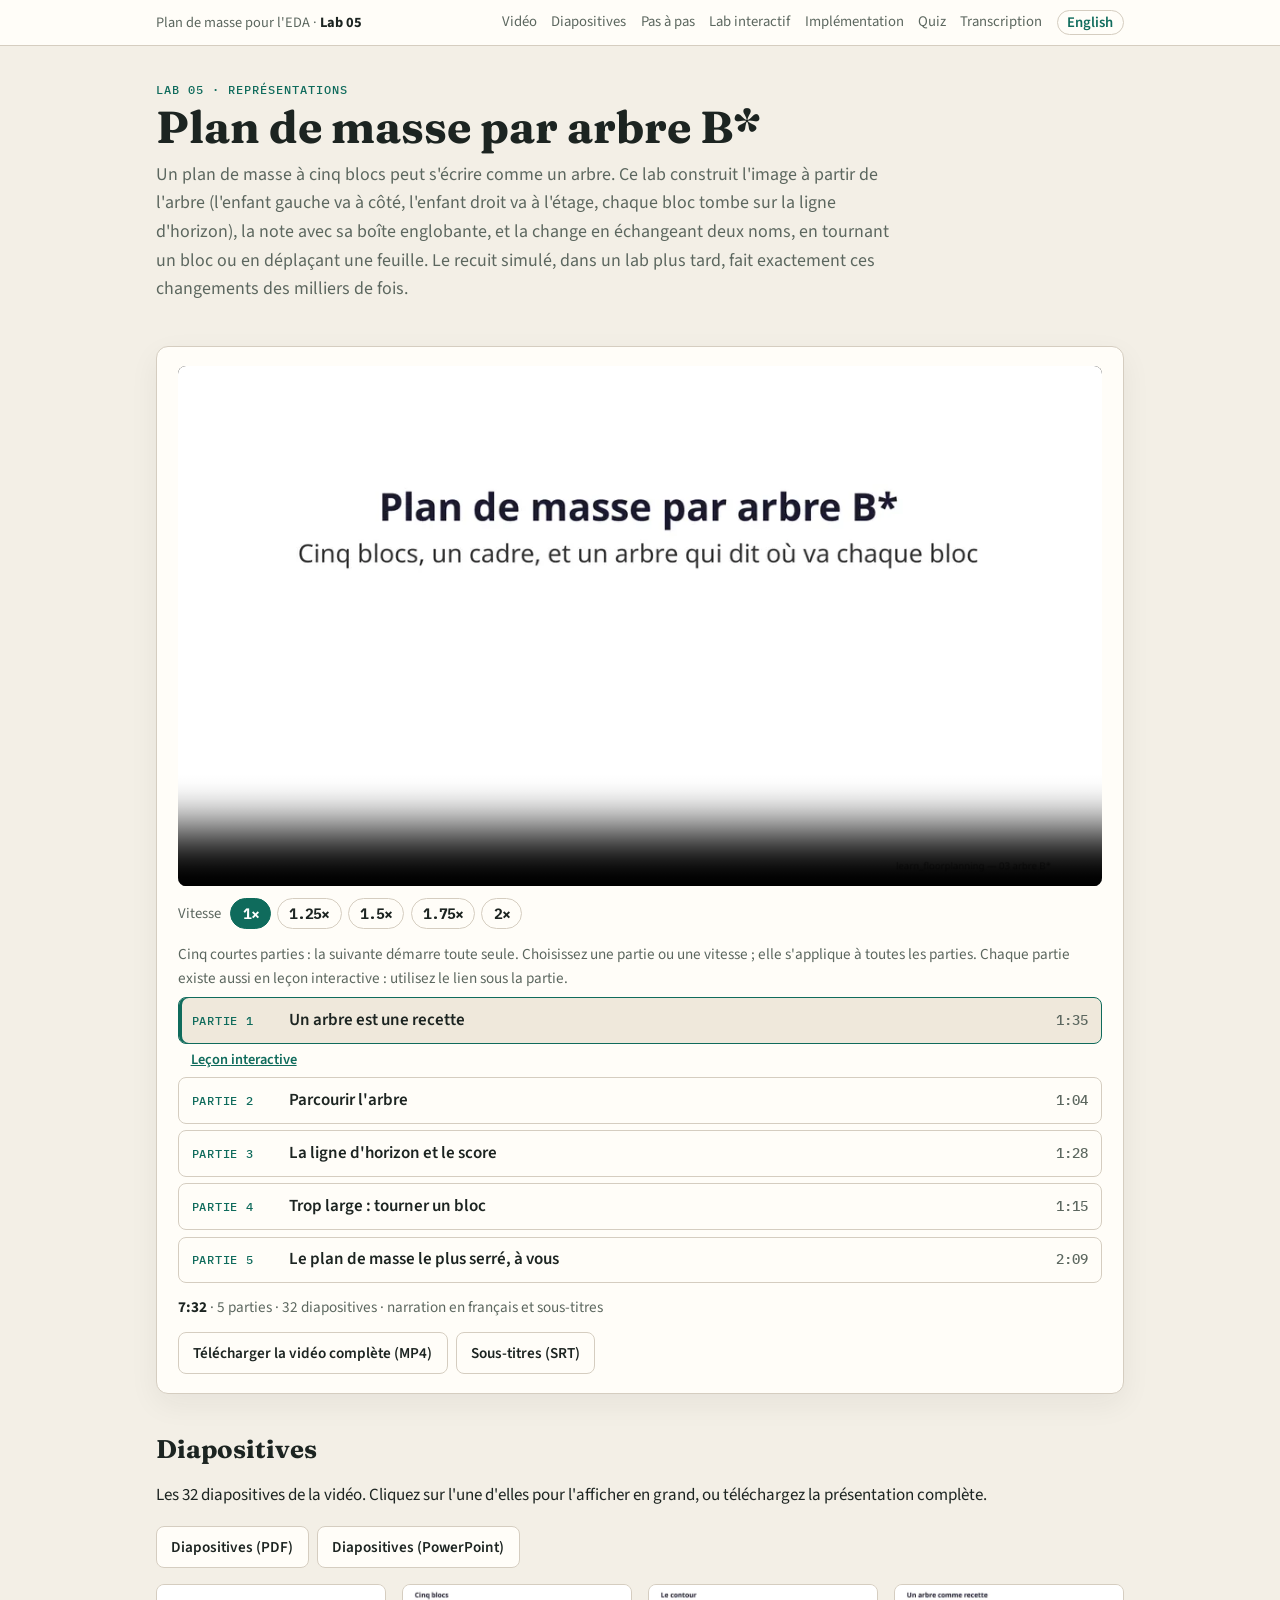
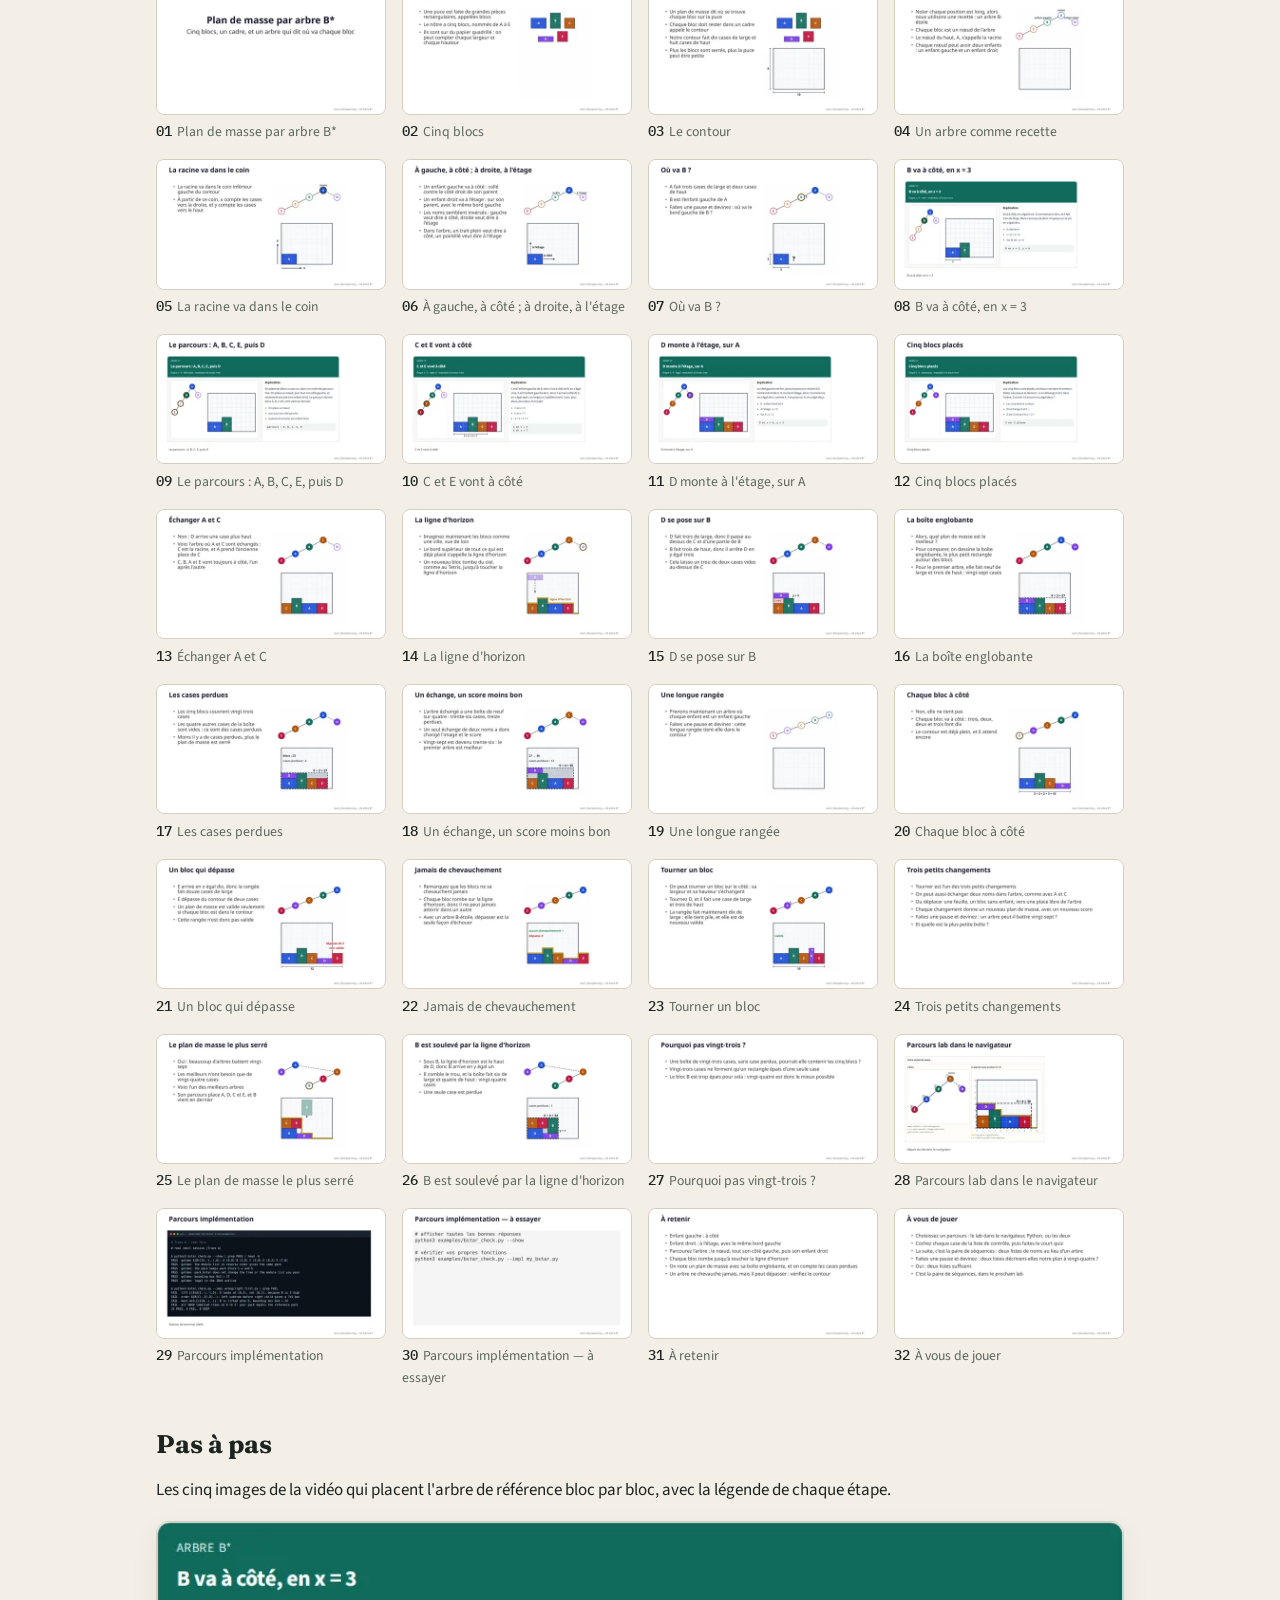
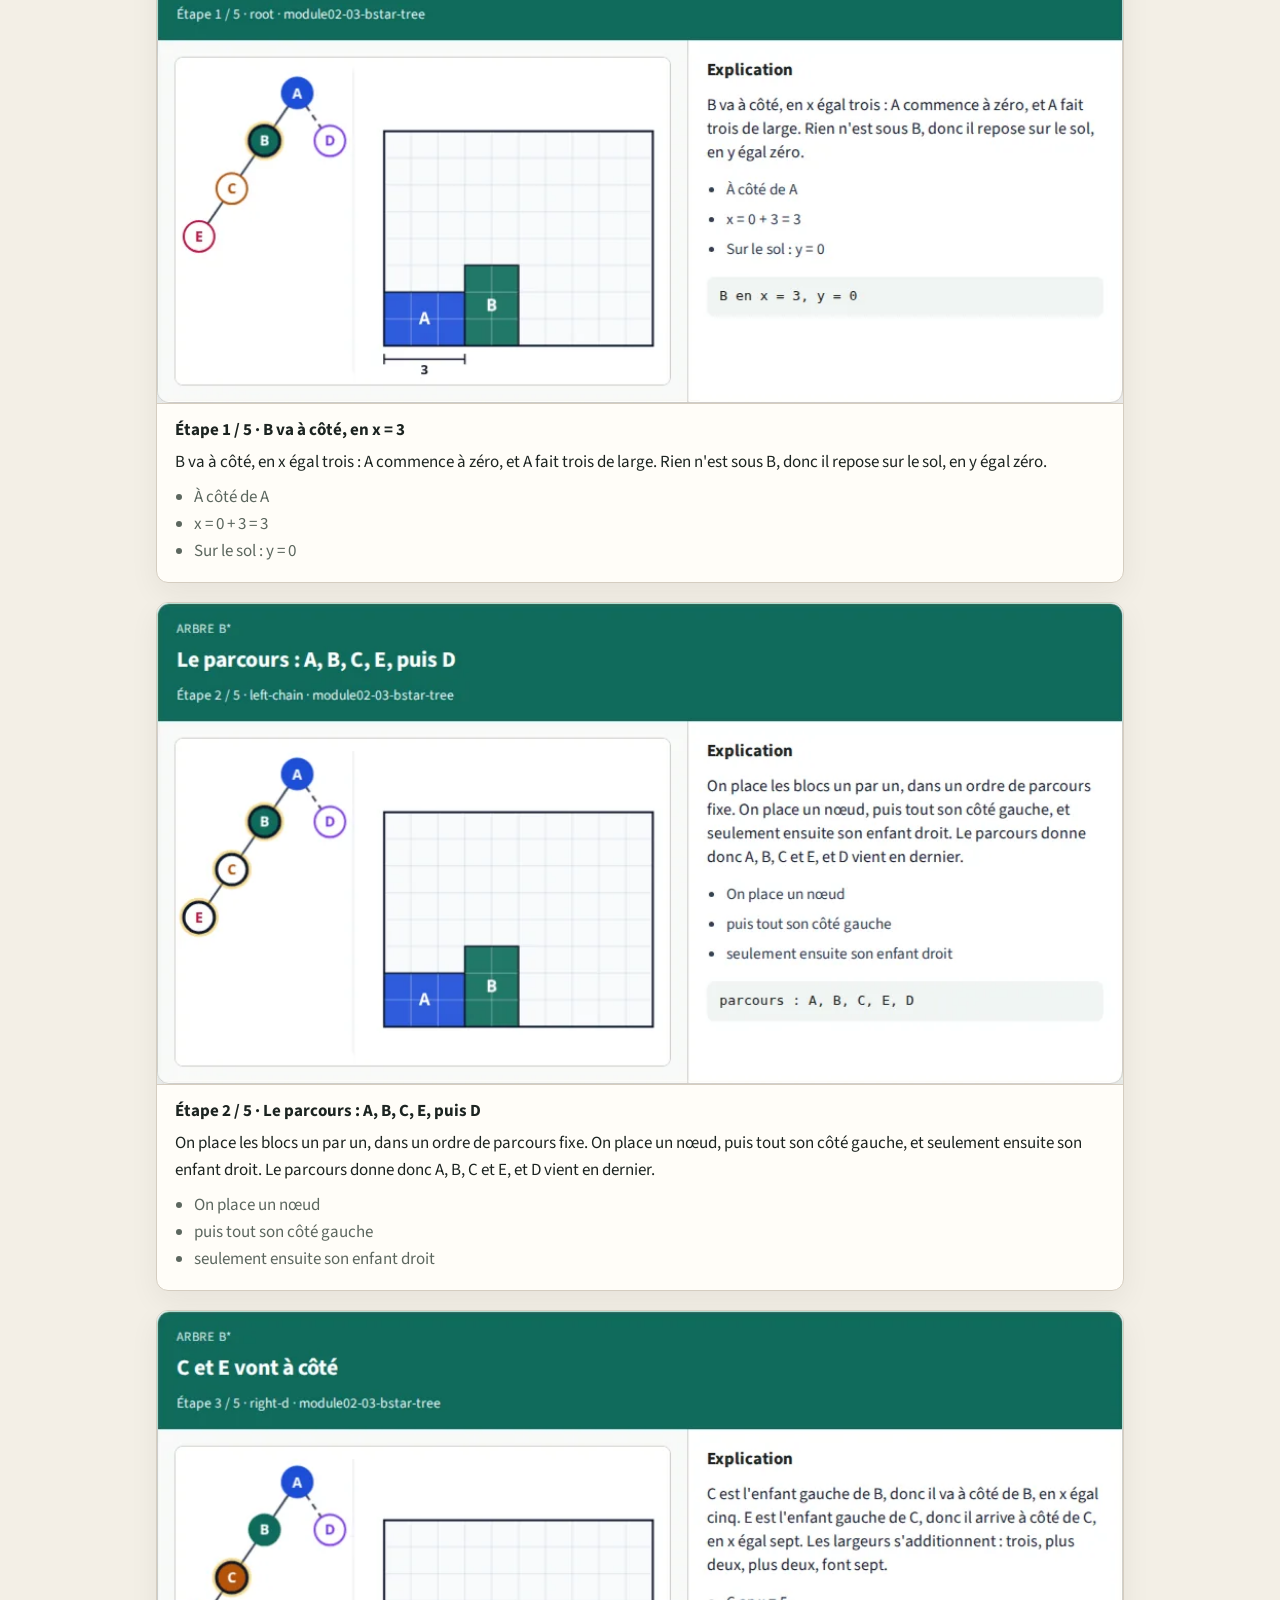
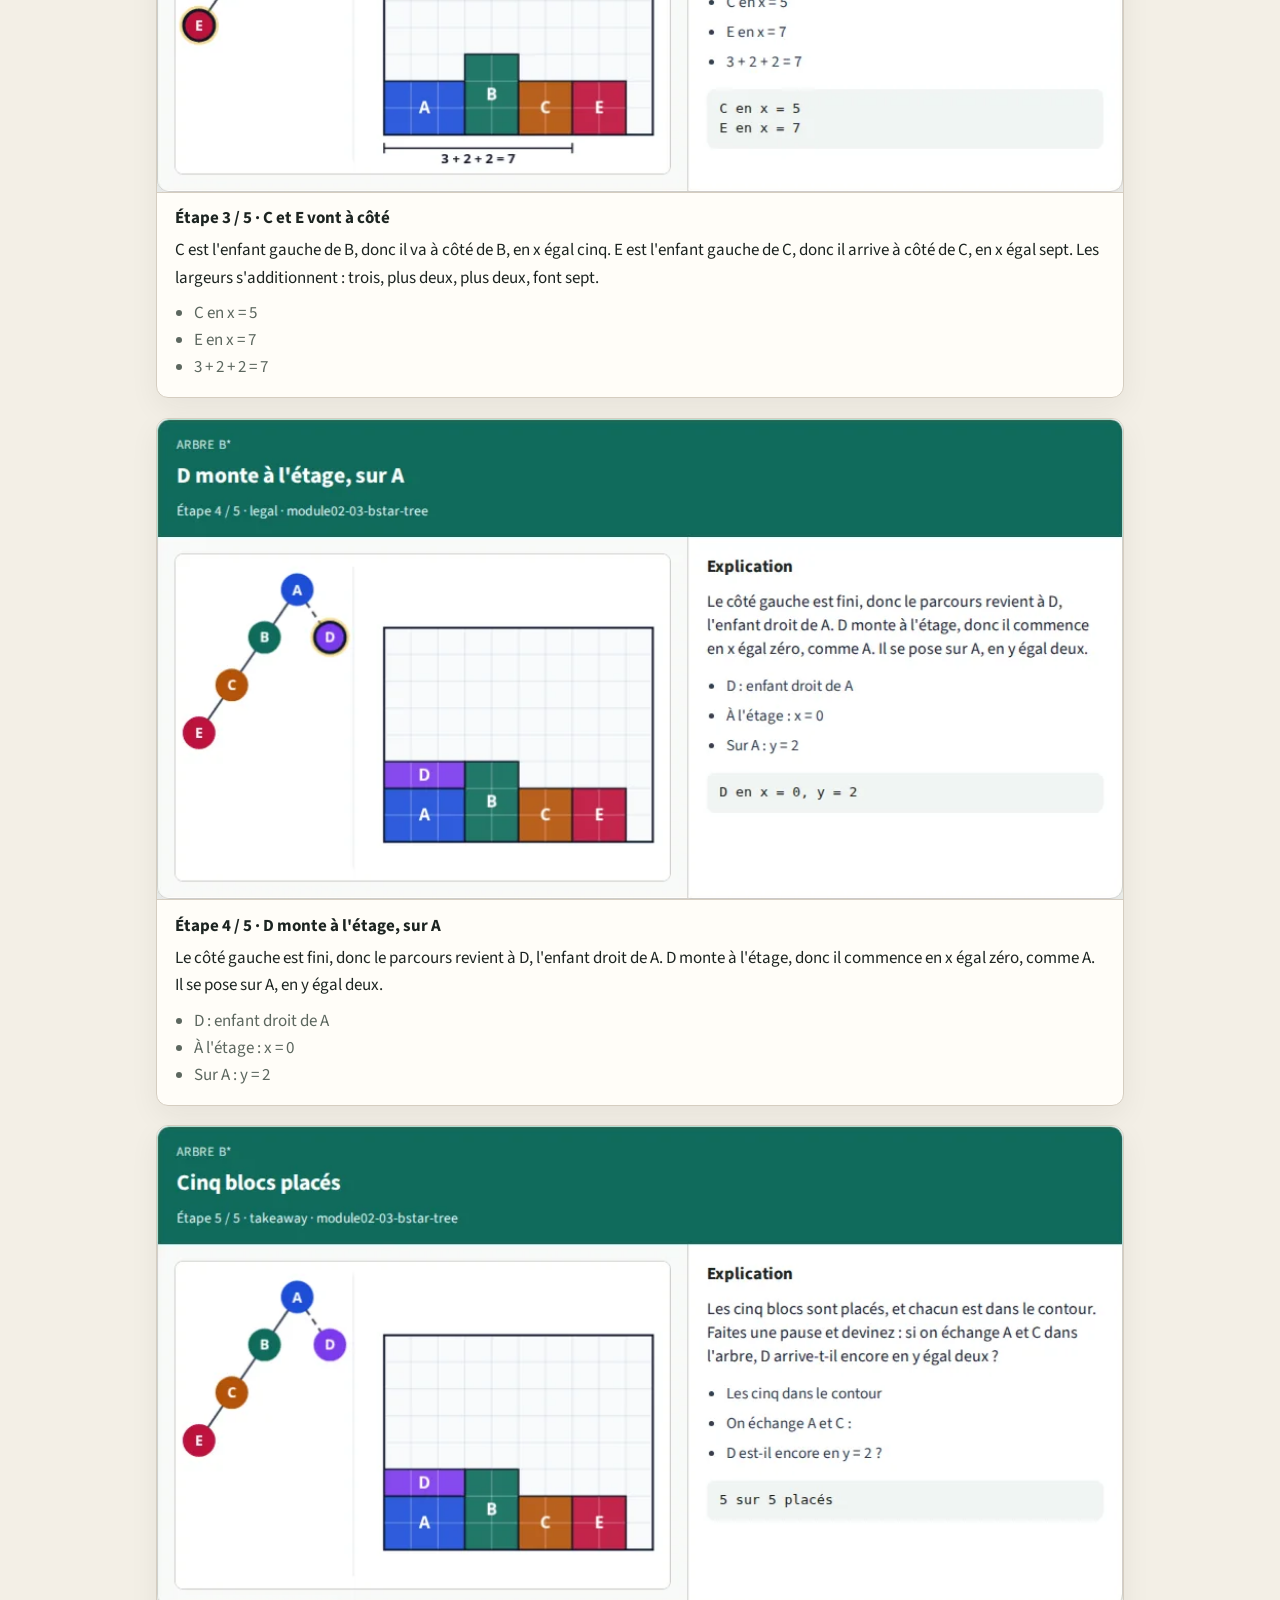
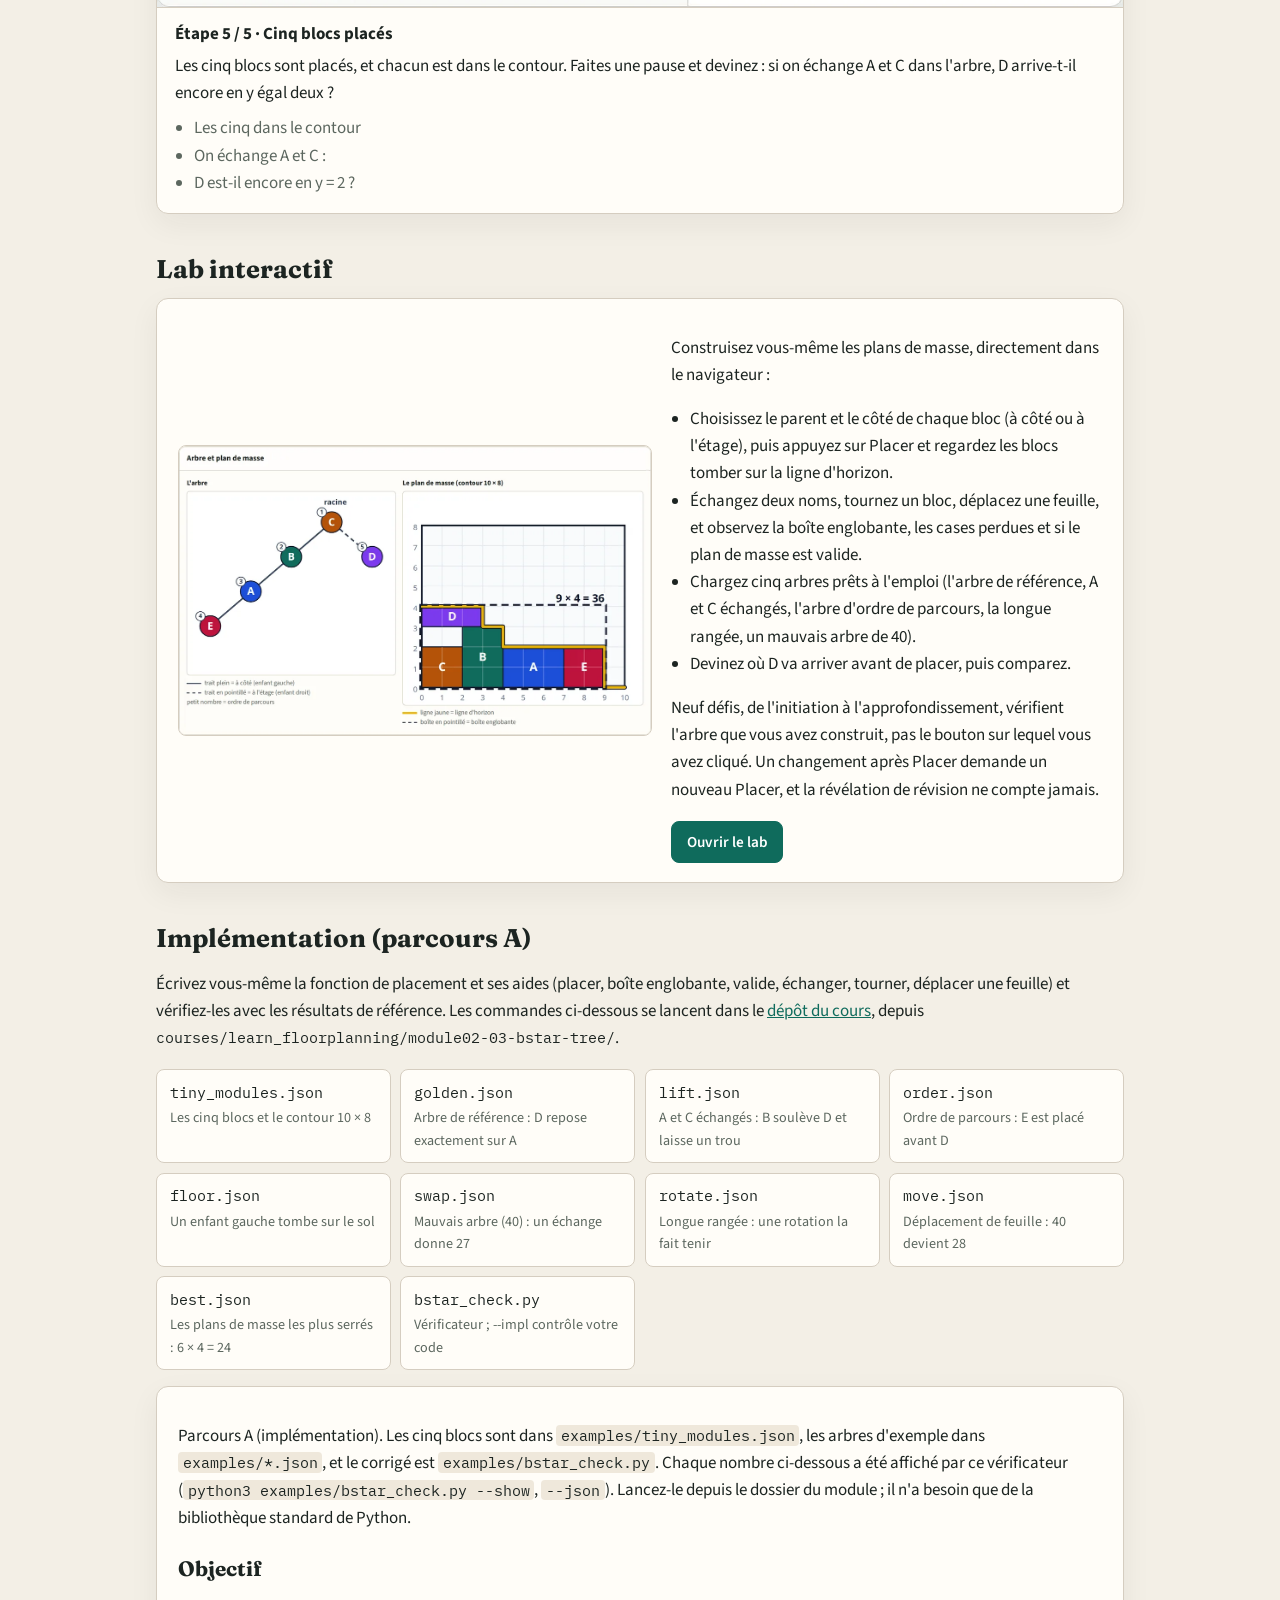
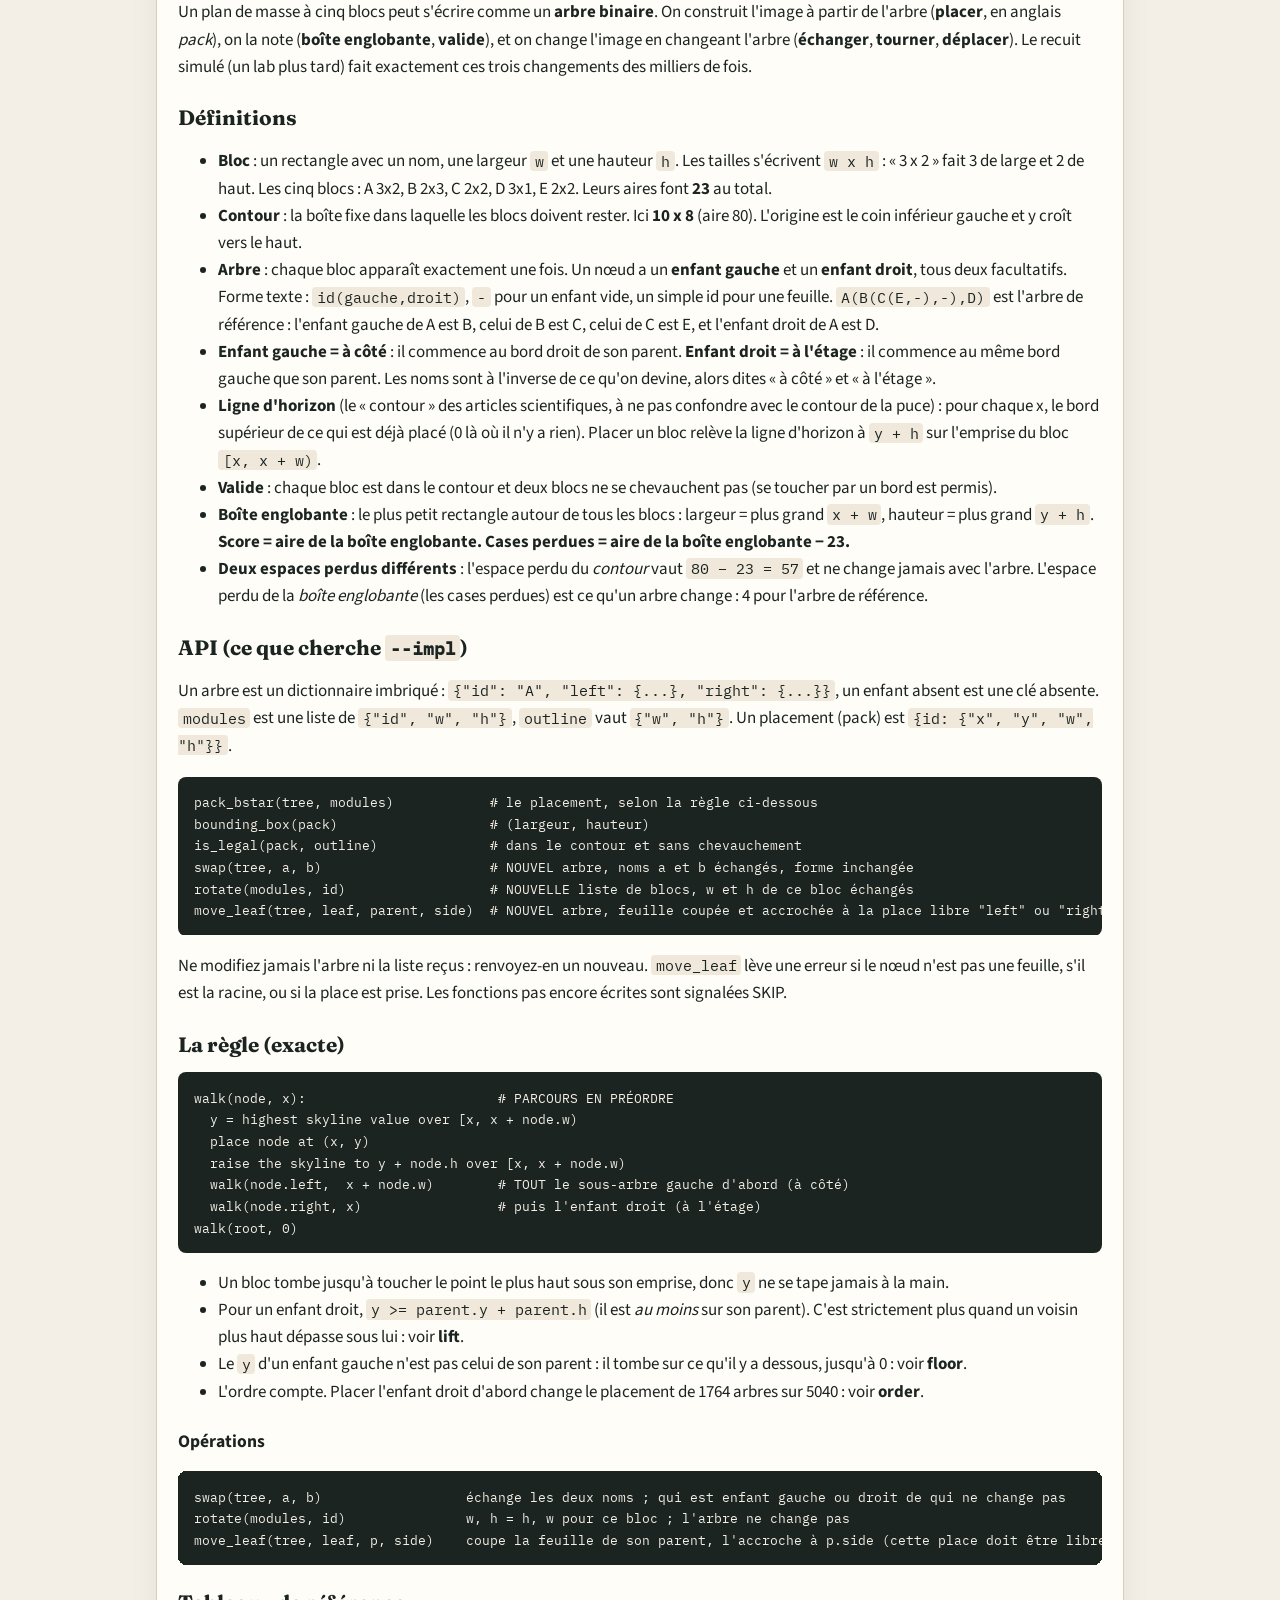
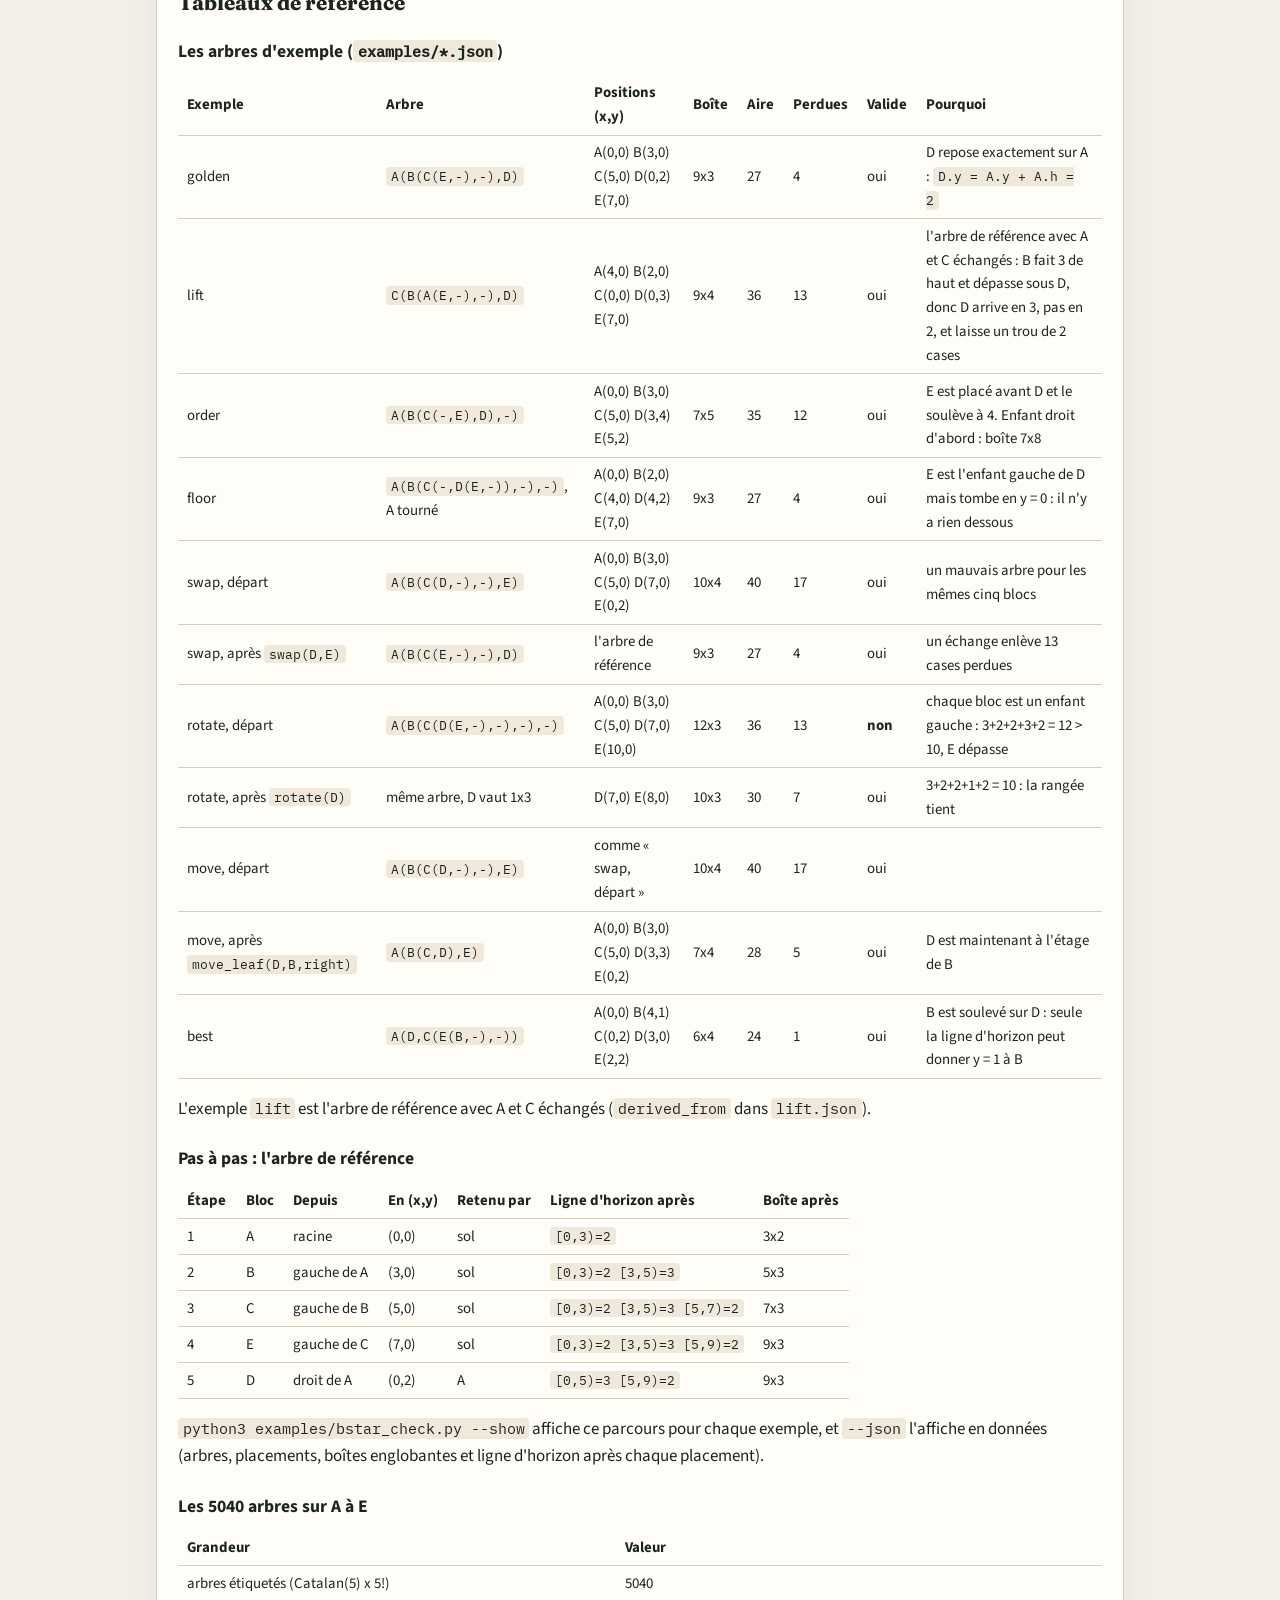
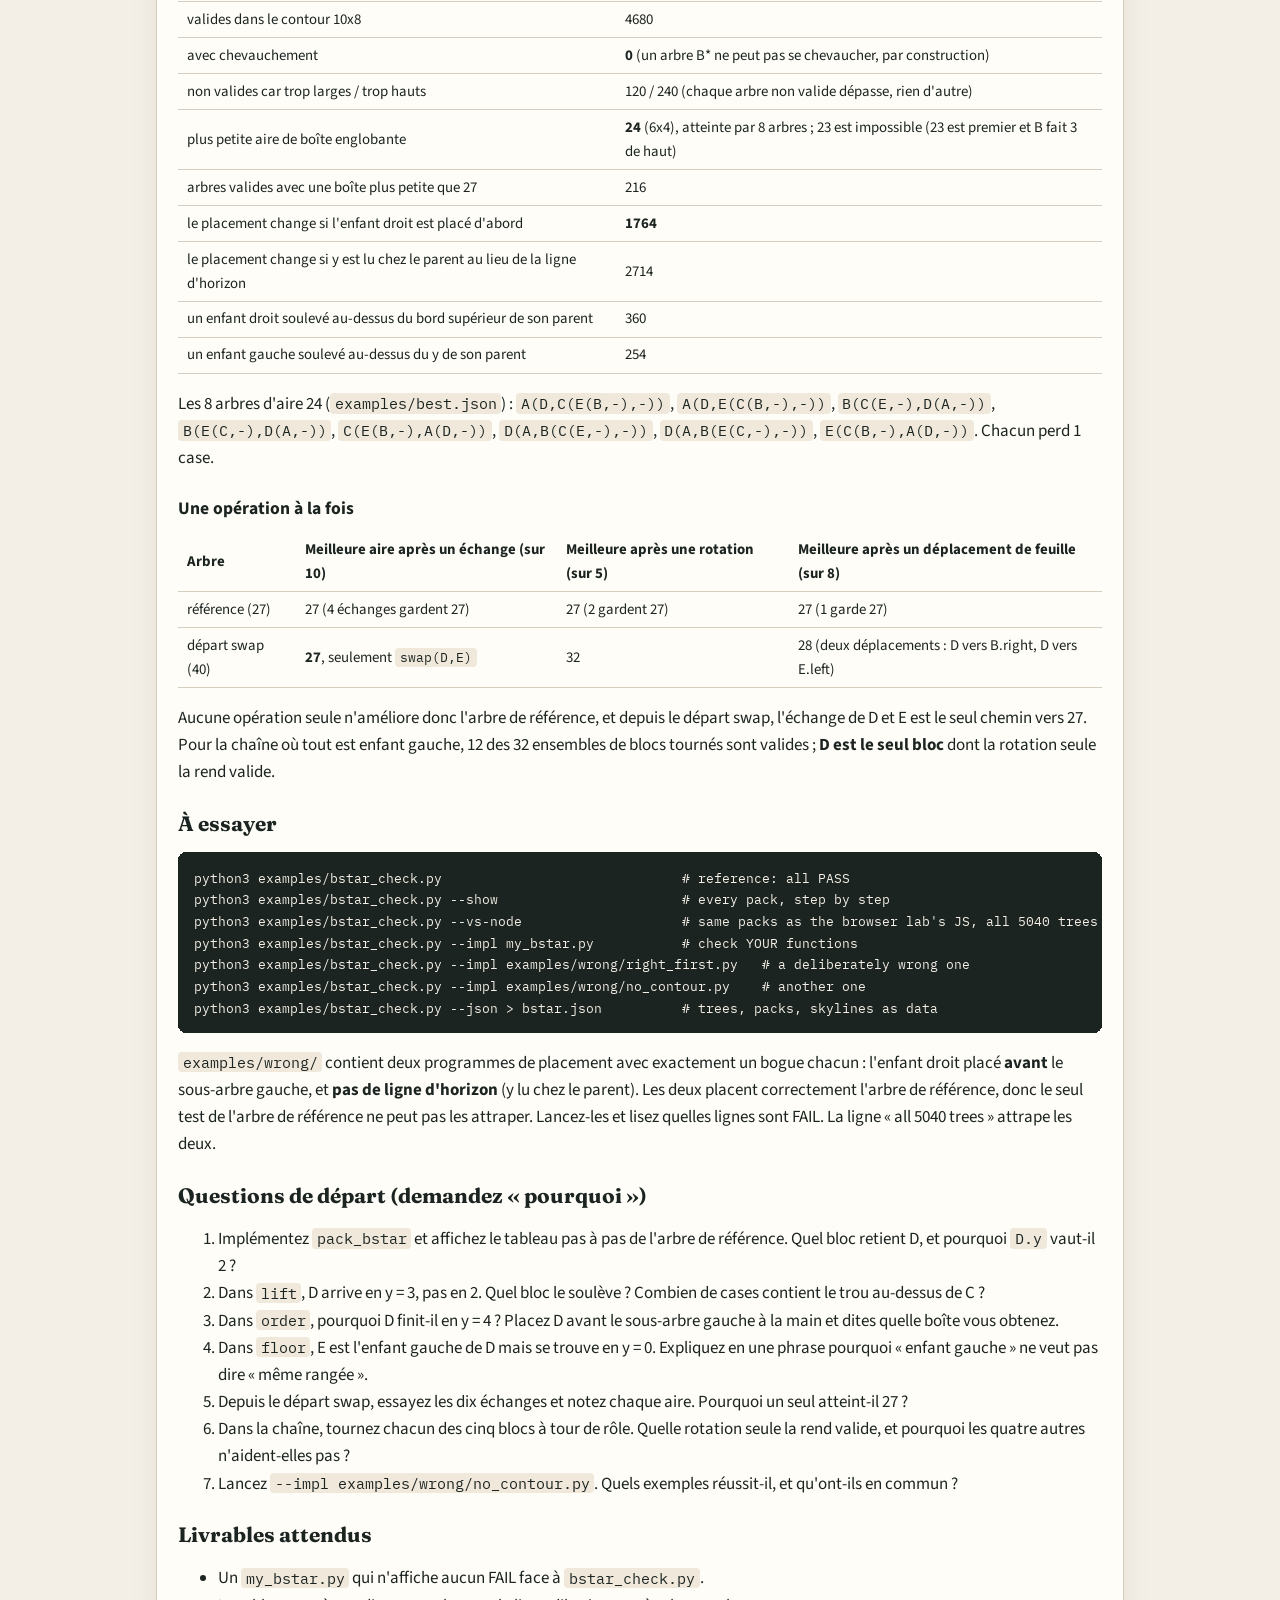
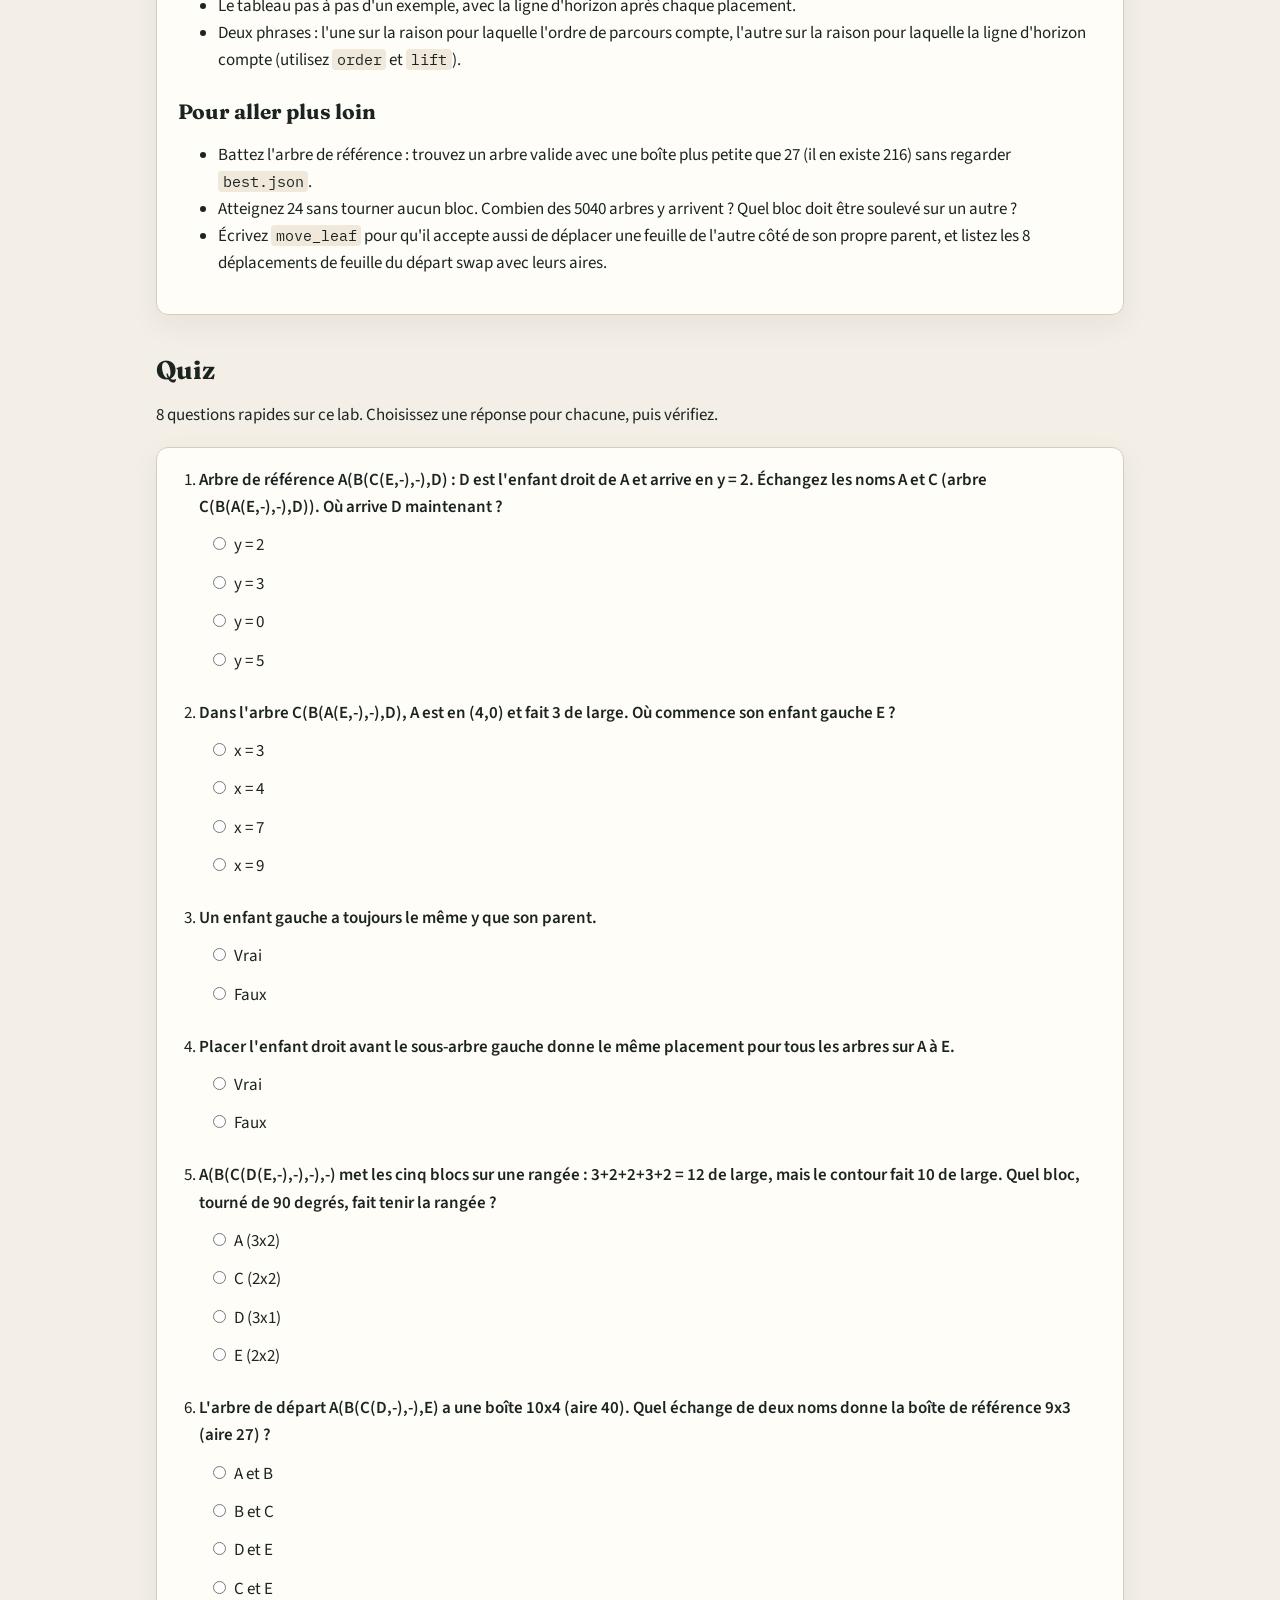
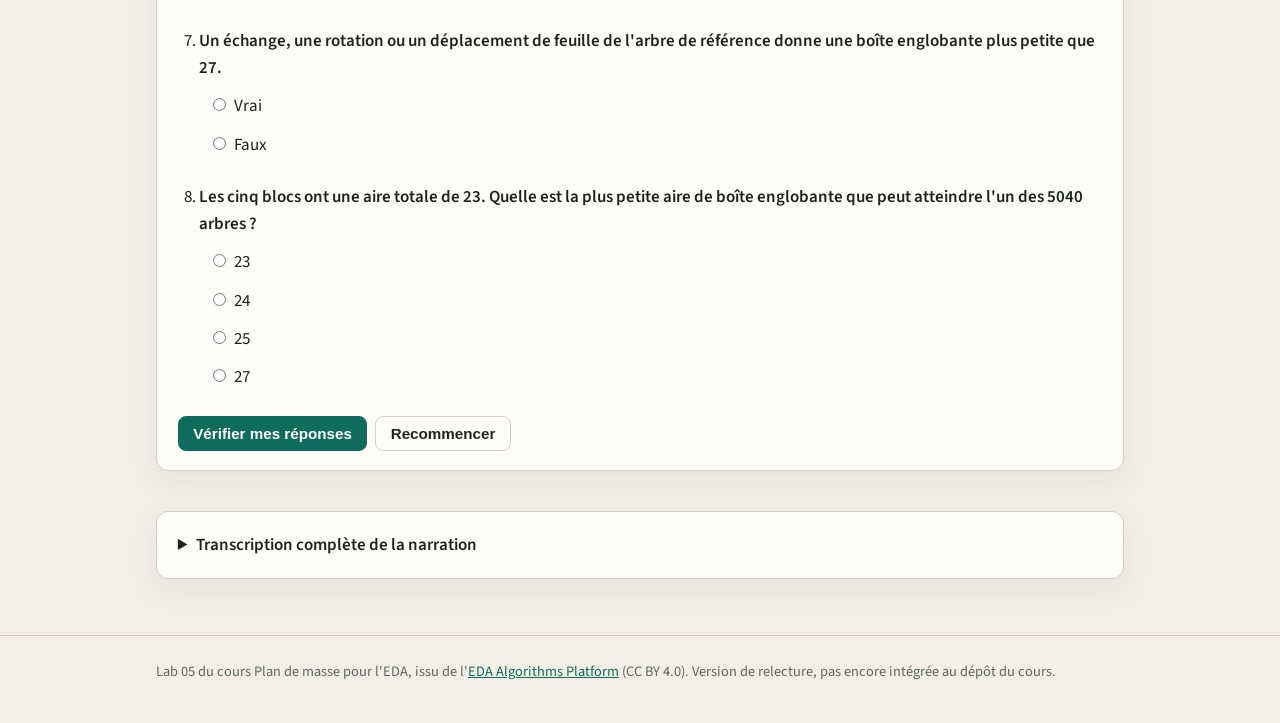
==== commit c9fa6425: "Lab 05: animated lesson for part 1 (EN/FR)" ====
--- a/docs/fr/index.html
+++ b/docs/fr/index.html
@@ -35,7 +35,7 @@
 
     <section id="video">
       <div class="card video-card">
-        <div class="player" data-lang="fr" data-subs-label="Français"><video controls preload="metadata" poster="slides/poster-1.webp"><source src="parts/part-1.mp4" type="video/mp4"><track kind="subtitles" src="parts/part-1.vtt" srclang="fr" label="Français" default>Votre navigateur ne prend pas en charge la balise vidéo.</video><div class="speed" role="group" aria-label="Vitesse"><span>Vitesse</span><button type="button" class="chip" data-speed="1" aria-pressed="true">1×</button><button type="button" class="chip" data-speed="1.25" aria-pressed="false">1.25×</button><button type="button" class="chip" data-speed="1.5" aria-pressed="false">1.5×</button><button type="button" class="chip" data-speed="1.75" aria-pressed="false">1.75×</button><button type="button" class="chip" data-speed="2" aria-pressed="false">2×</button></div><p class="parts-note">Cinq courtes parties : la suivante démarre toute seule. Choisissez une partie ou une vitesse ; elle s'applique à toutes les parties.</p><ol class="parts"><li><button type="button" class="part" data-src="parts/part-1.mp4" data-vtt="parts/part-1.vtt" data-poster="slides/poster-1.webp" aria-current="true"><span class="pn">Partie 1</span><span class="pt">Un arbre est une recette</span><span class="pl">1:35</span></button></li><li><button type="button" class="part" data-src="parts/part-2.mp4" data-vtt="parts/part-2.vtt" data-poster="slides/poster-2.webp"><span class="pn">Partie 2</span><span class="pt">Parcourir l&#x27;arbre</span><span class="pl">1:04</span></button></li><li><button type="button" class="part" data-src="parts/part-3.mp4" data-vtt="parts/part-3.vtt" data-poster="slides/poster-3.webp"><span class="pn">Partie 3</span><span class="pt">La ligne d&#x27;horizon et le score</span><span class="pl">1:28</span></button></li><li><button type="button" class="part" data-src="parts/part-4.mp4" data-vtt="parts/part-4.vtt" data-poster="slides/poster-4.webp"><span class="pn">Partie 4</span><span class="pt">Trop large : tourner un bloc</span><span class="pl">1:15</span></button></li><li><button type="button" class="part" data-src="parts/part-5.mp4" data-vtt="parts/part-5.vtt" data-poster="slides/poster-5.webp"><span class="pn">Partie 5</span><span class="pt">Le plan de masse le plus serré, à vous</span><span class="pl">2:09</span></button></li></ol></div>
+        <div class="player" data-lang="fr" data-subs-label="Français"><video controls preload="metadata" poster="slides/poster-1.webp"><source src="parts/part-1.mp4" type="video/mp4"><track kind="subtitles" src="parts/part-1.vtt" srclang="fr" label="Français" default>Votre navigateur ne prend pas en charge la balise vidéo.</video><div class="speed" role="group" aria-label="Vitesse"><span>Vitesse</span><button type="button" class="chip" data-speed="1" aria-pressed="true">1×</button><button type="button" class="chip" data-speed="1.25" aria-pressed="false">1.25×</button><button type="button" class="chip" data-speed="1.5" aria-pressed="false">1.5×</button><button type="button" class="chip" data-speed="1.75" aria-pressed="false">1.75×</button><button type="button" class="chip" data-speed="2" aria-pressed="false">2×</button></div><p class="parts-note">Cinq courtes parties : la suivante démarre toute seule. Choisissez une partie ou une vitesse ; elle s'applique à toutes les parties. Chaque partie existe aussi en leçon interactive : utilisez le lien sous la partie.</p><ol class="parts"><li><button type="button" class="part" data-src="parts/part-1.mp4" data-vtt="parts/part-1.vtt" data-poster="slides/poster-1.webp" aria-current="true"><span class="pn">Partie 1</span><span class="pt">Un arbre est une recette</span><span class="pl">1:35</span></button><a class="lesson-link" href="lessons/part-1/">Leçon interactive</a></li><li><button type="button" class="part" data-src="parts/part-2.mp4" data-vtt="parts/part-2.vtt" data-poster="slides/poster-2.webp"><span class="pn">Partie 2</span><span class="pt">Parcourir l&#x27;arbre</span><span class="pl">1:04</span></button></li><li><button type="button" class="part" data-src="parts/part-3.mp4" data-vtt="parts/part-3.vtt" data-poster="slides/poster-3.webp"><span class="pn">Partie 3</span><span class="pt">La ligne d&#x27;horizon et le score</span><span class="pl">1:28</span></button></li><li><button type="button" class="part" data-src="parts/part-4.mp4" data-vtt="parts/part-4.vtt" data-poster="slides/poster-4.webp"><span class="pn">Partie 4</span><span class="pt">Trop large : tourner un bloc</span><span class="pl">1:15</span></button></li><li><button type="button" class="part" data-src="parts/part-5.mp4" data-vtt="parts/part-5.vtt" data-poster="slides/poster-5.webp"><span class="pn">Partie 5</span><span class="pt">Le plan de masse le plus serré, à vous</span><span class="pl">2:09</span></button></li></ol></div>
         <p class="meta"><strong>7:32</strong> · 5 parties · 32 diapositives · narration en français et sous-titres</p>
         <div class="btns"><a class="btn" href="video.mp4" download>Télécharger la vidéo complète (MP4)</a><a class="btn" href="subs.srt" download>Sous-titres (SRT)</a></div>
       </div>
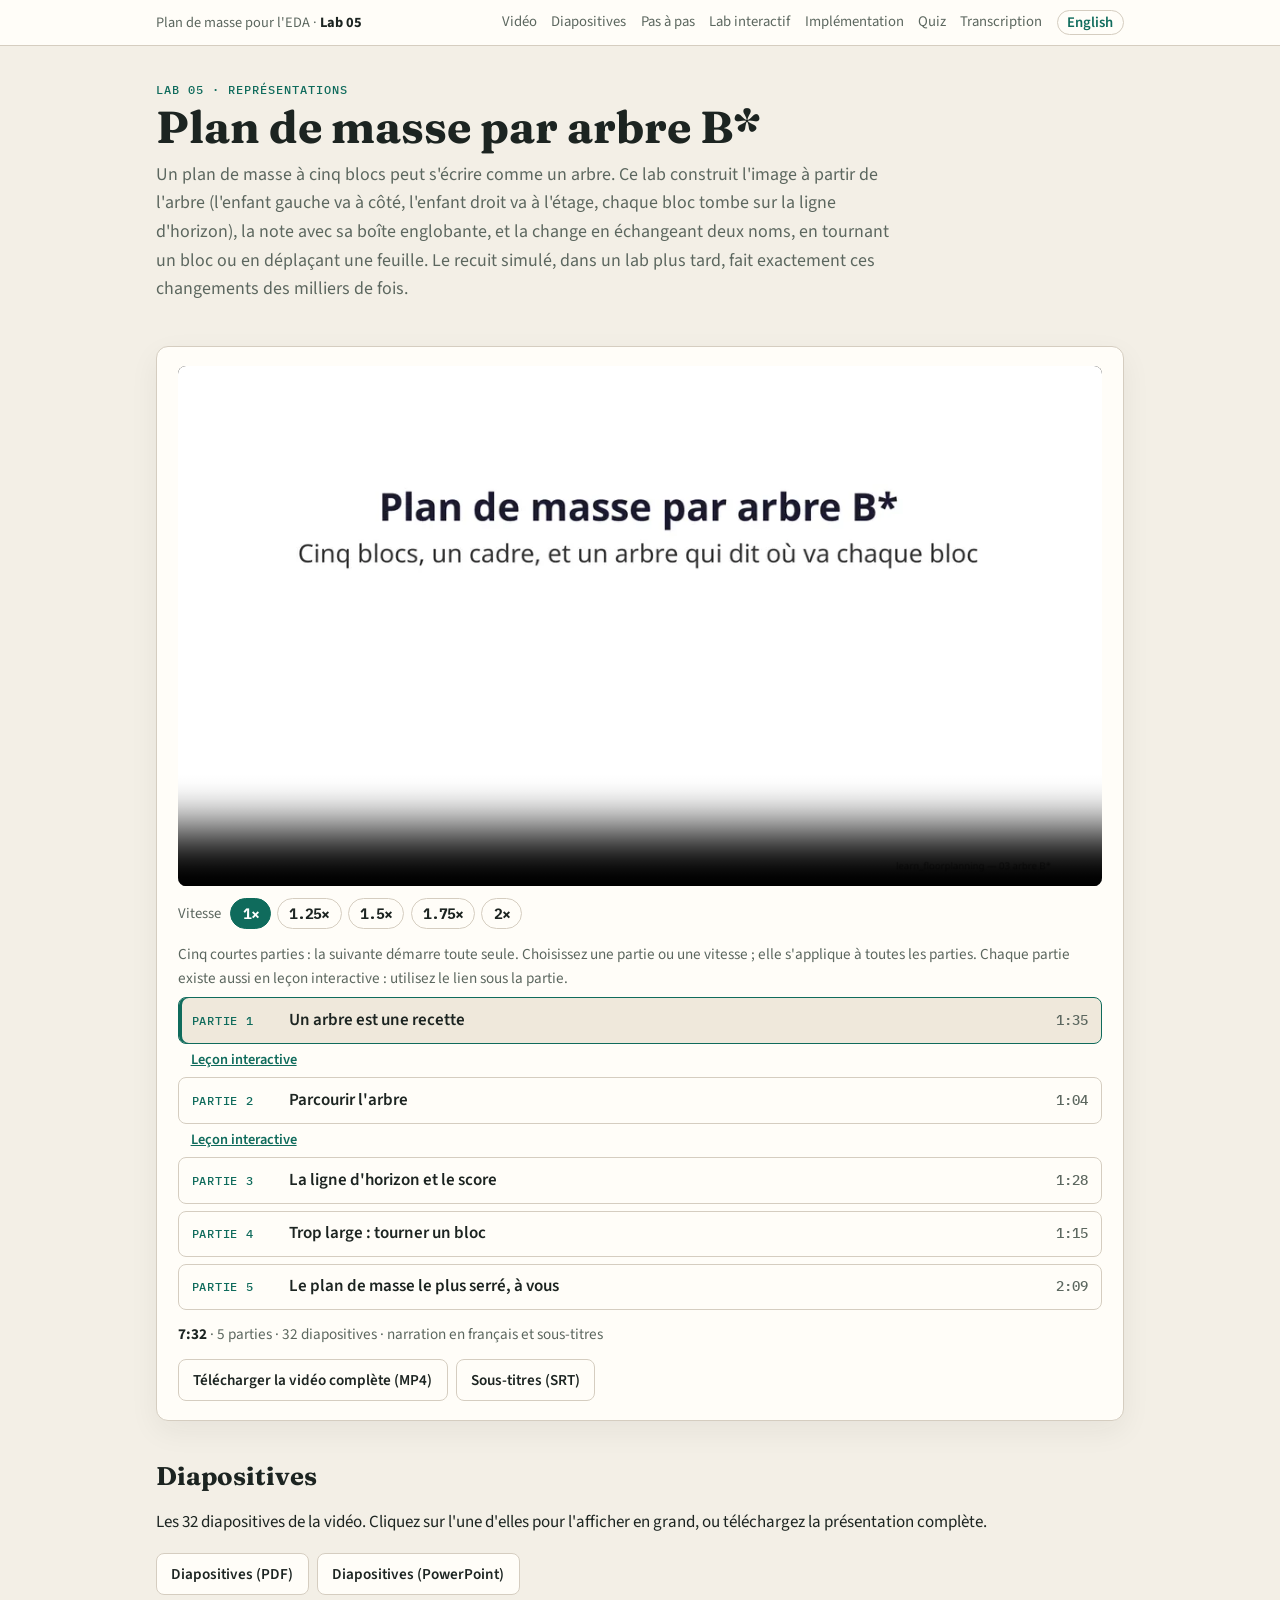
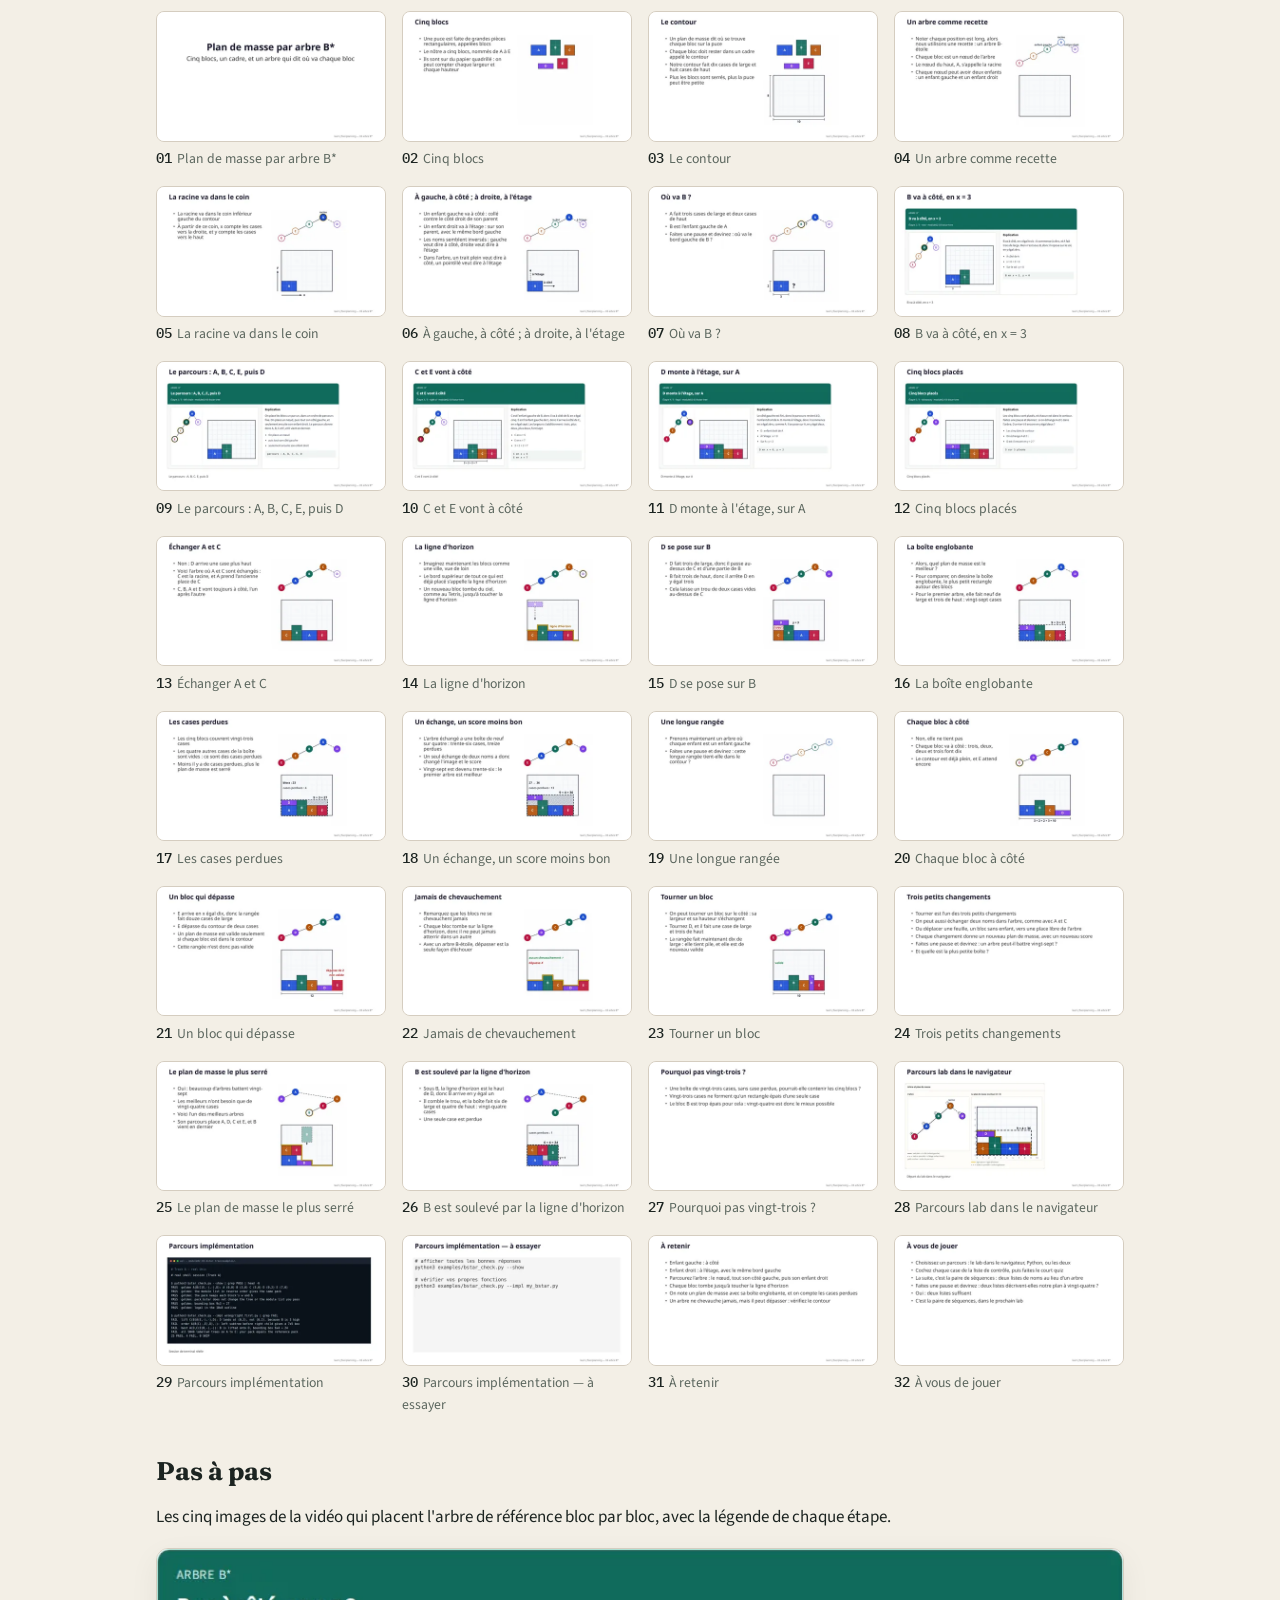
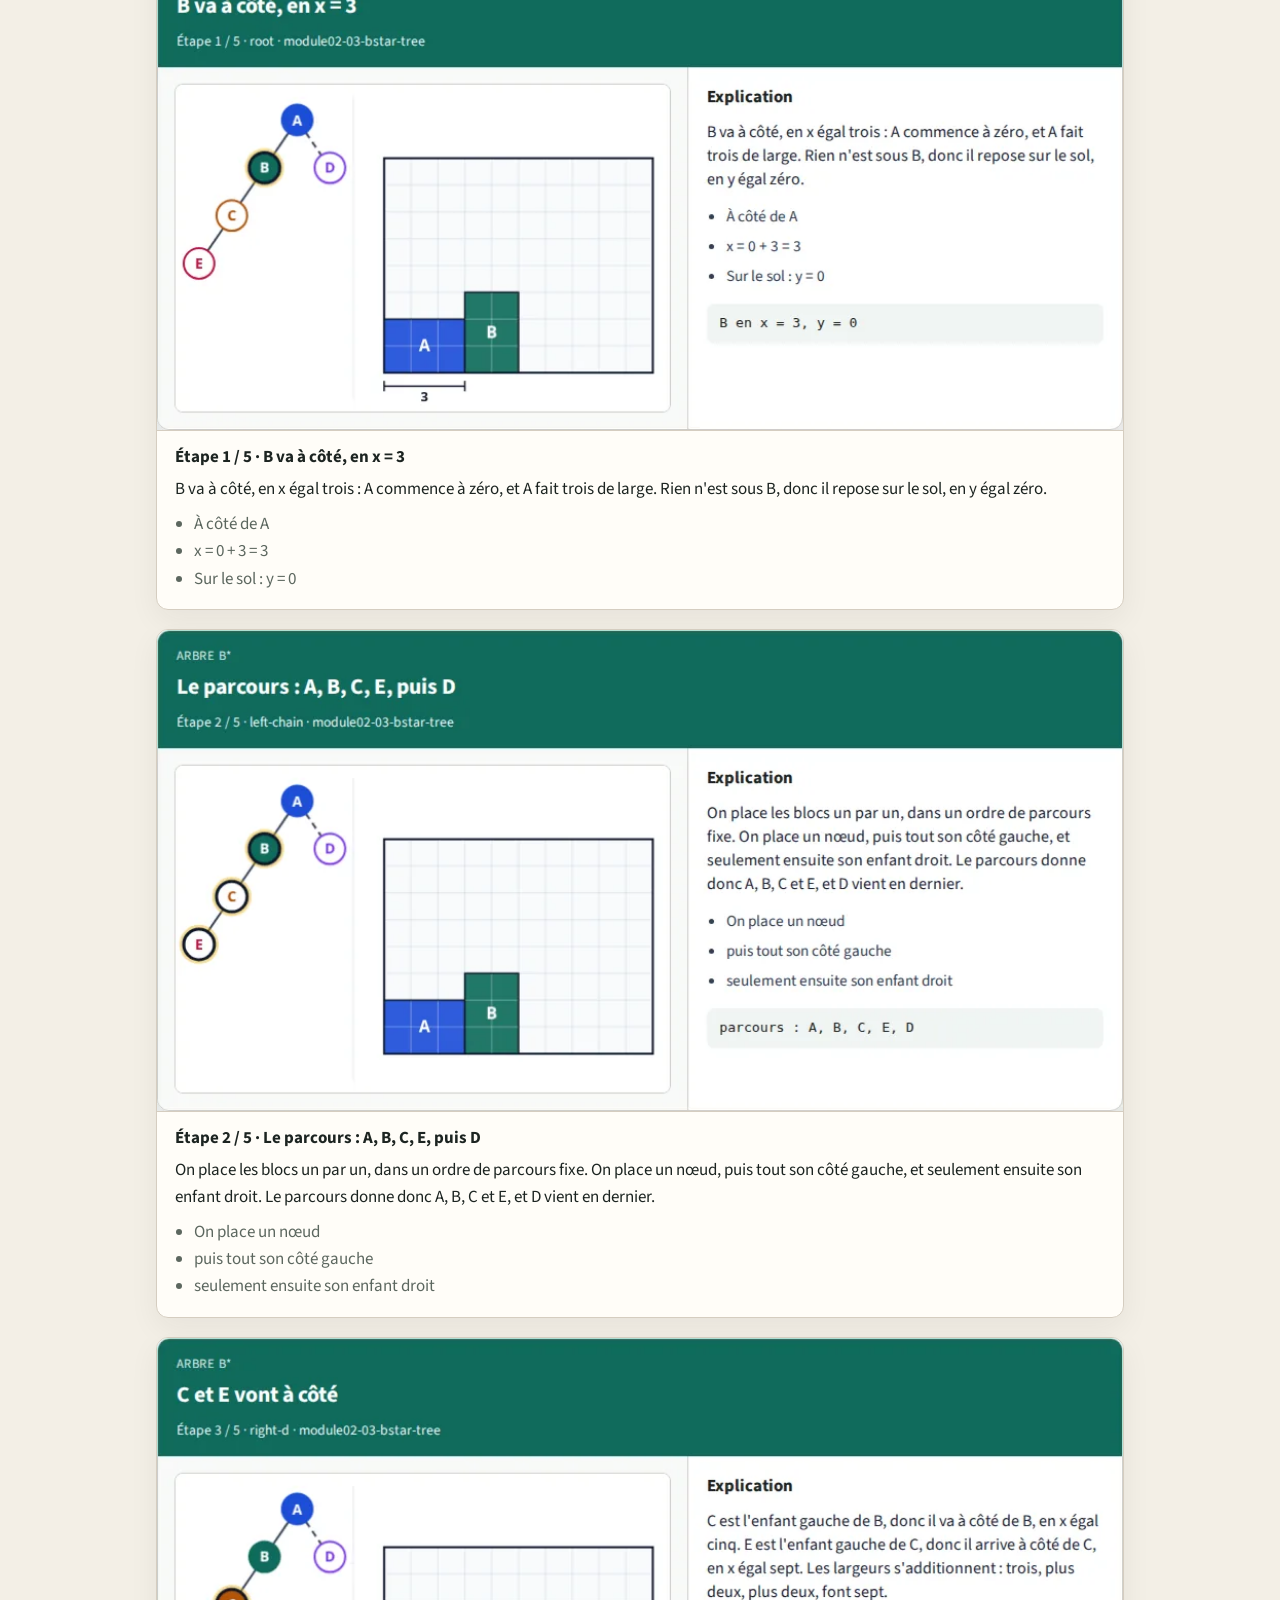
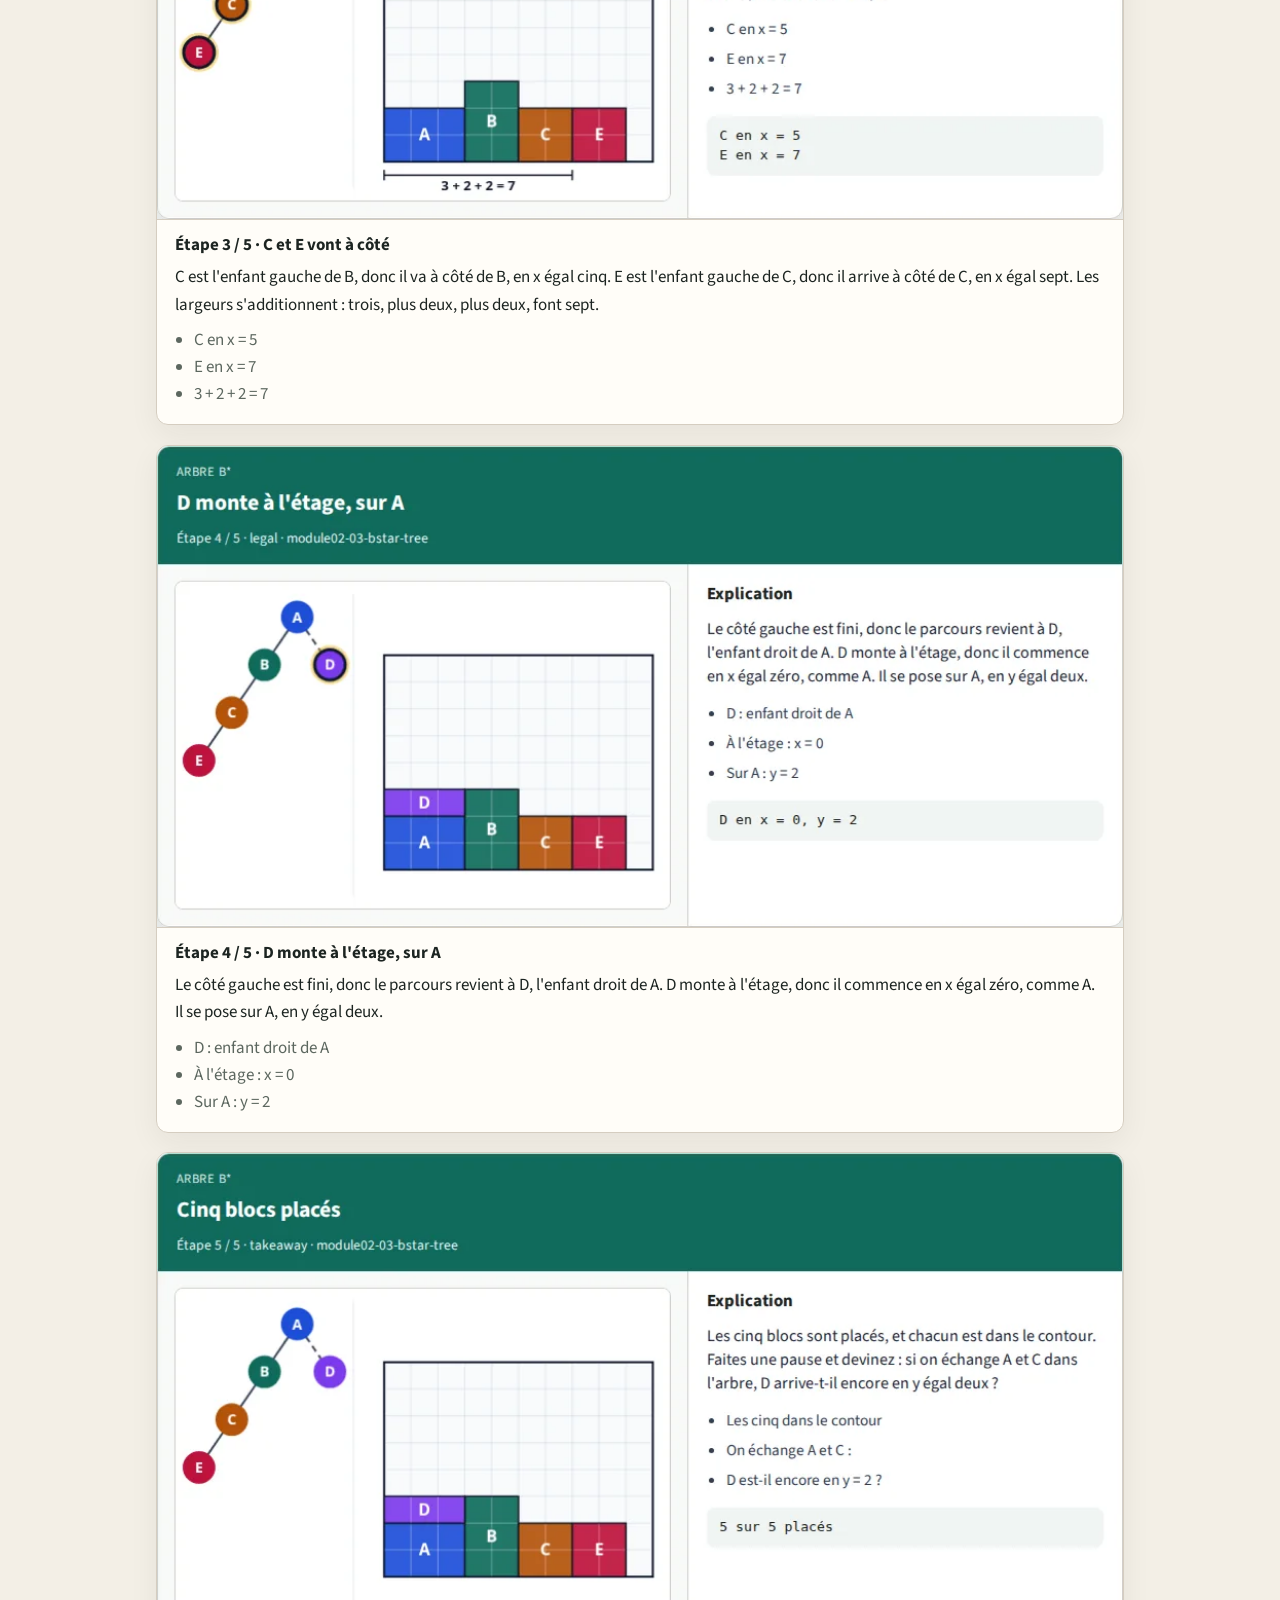
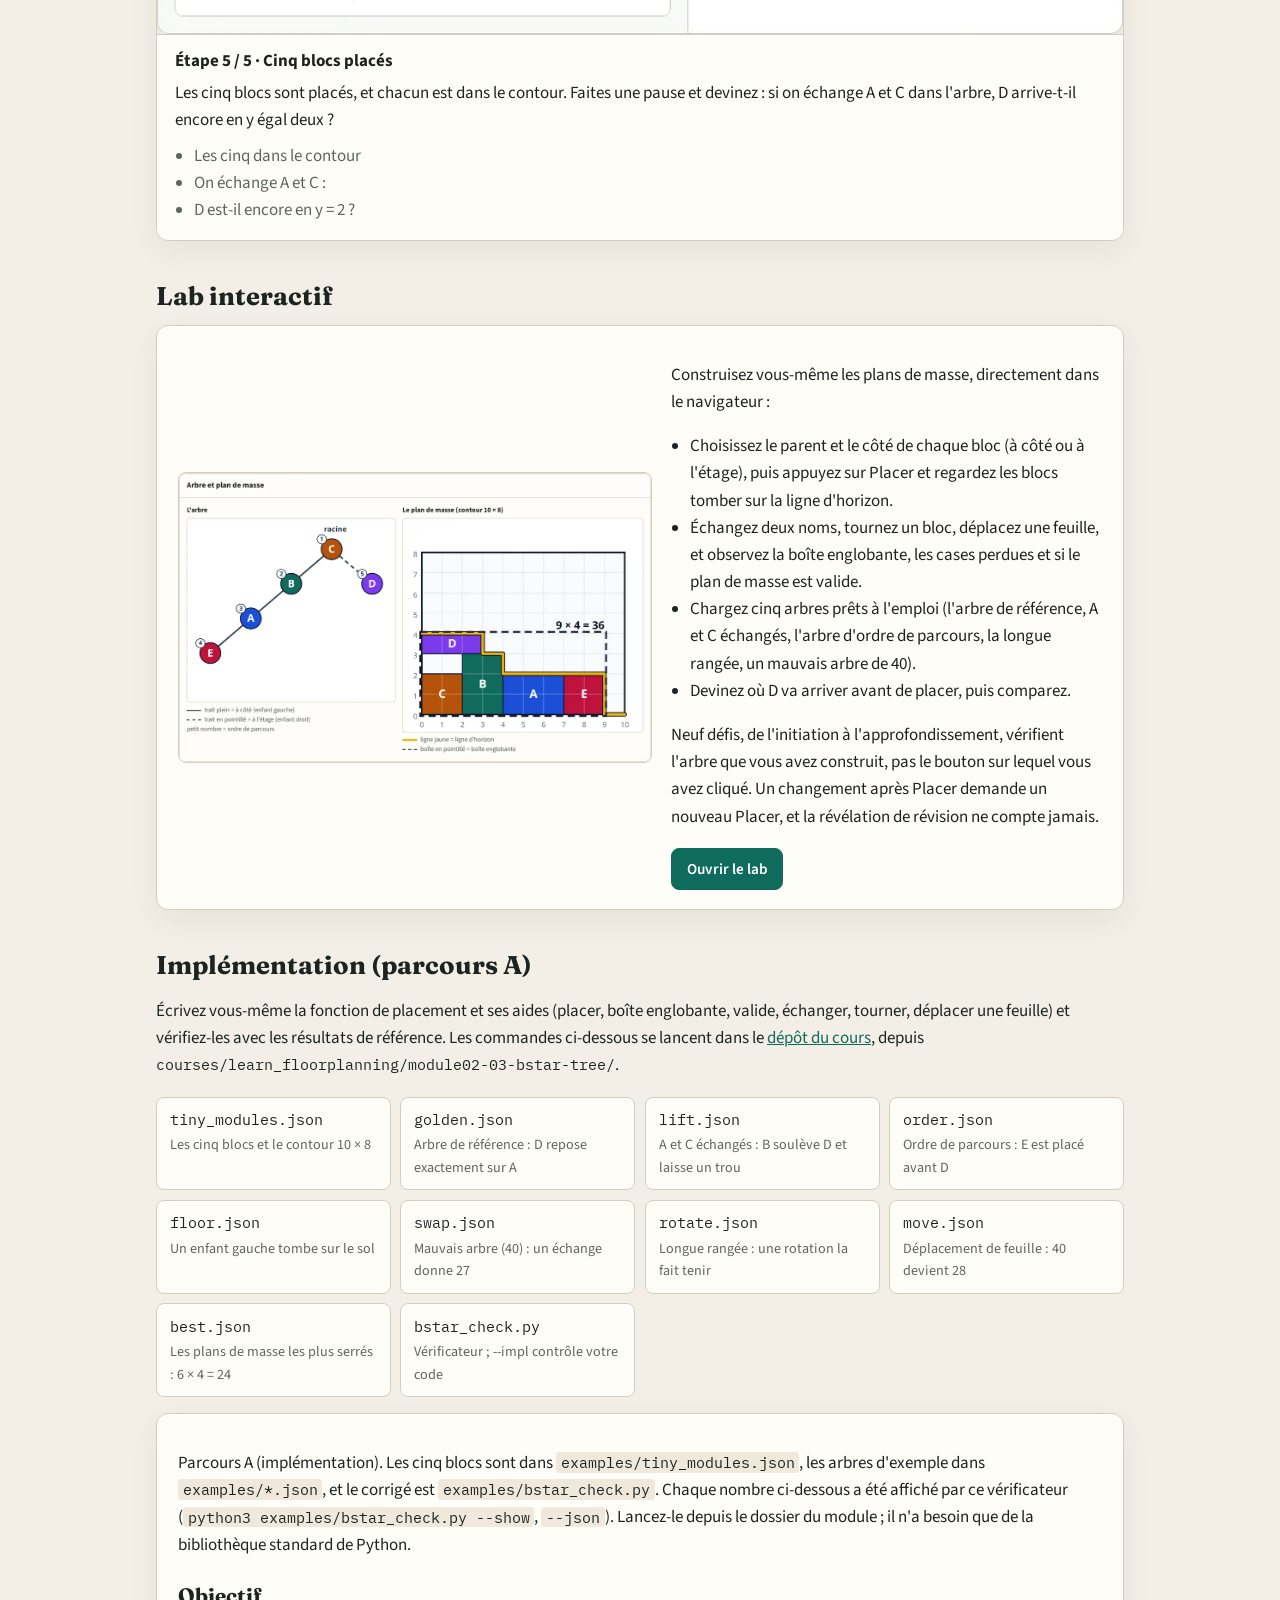
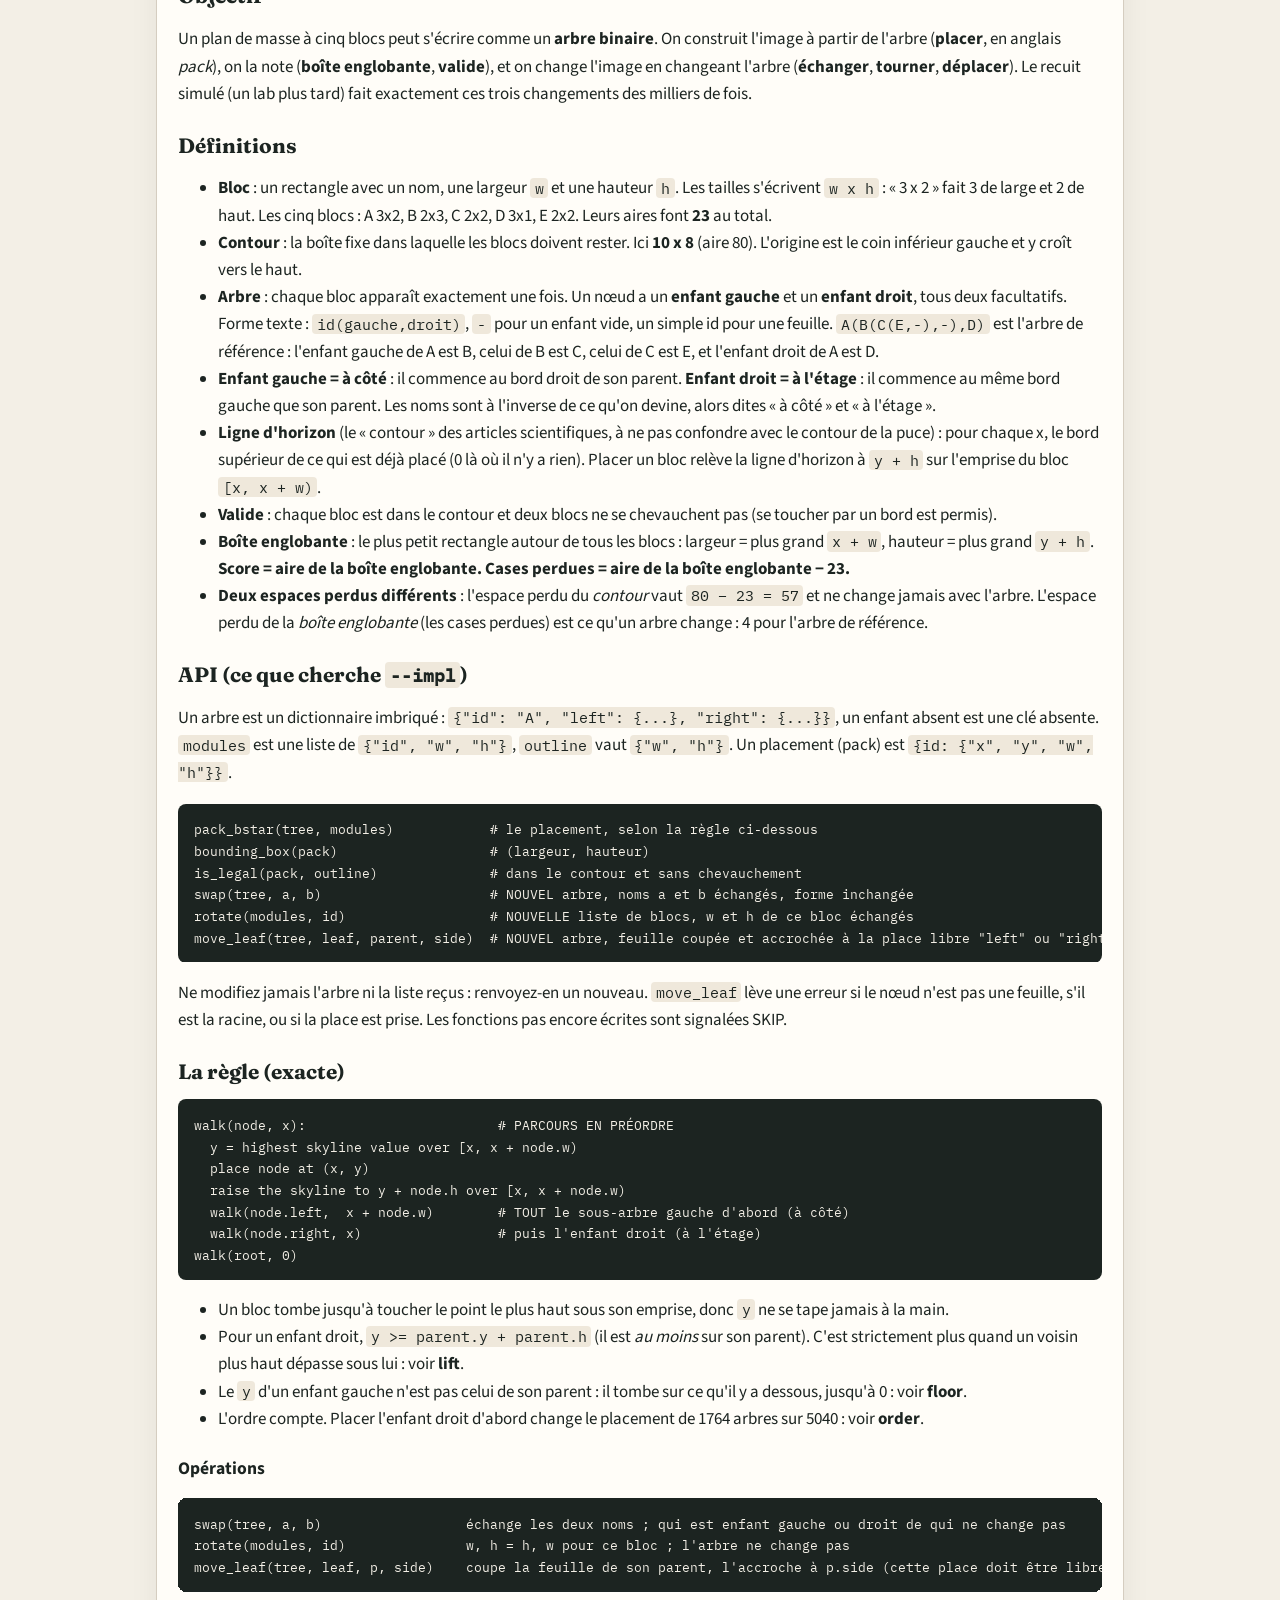
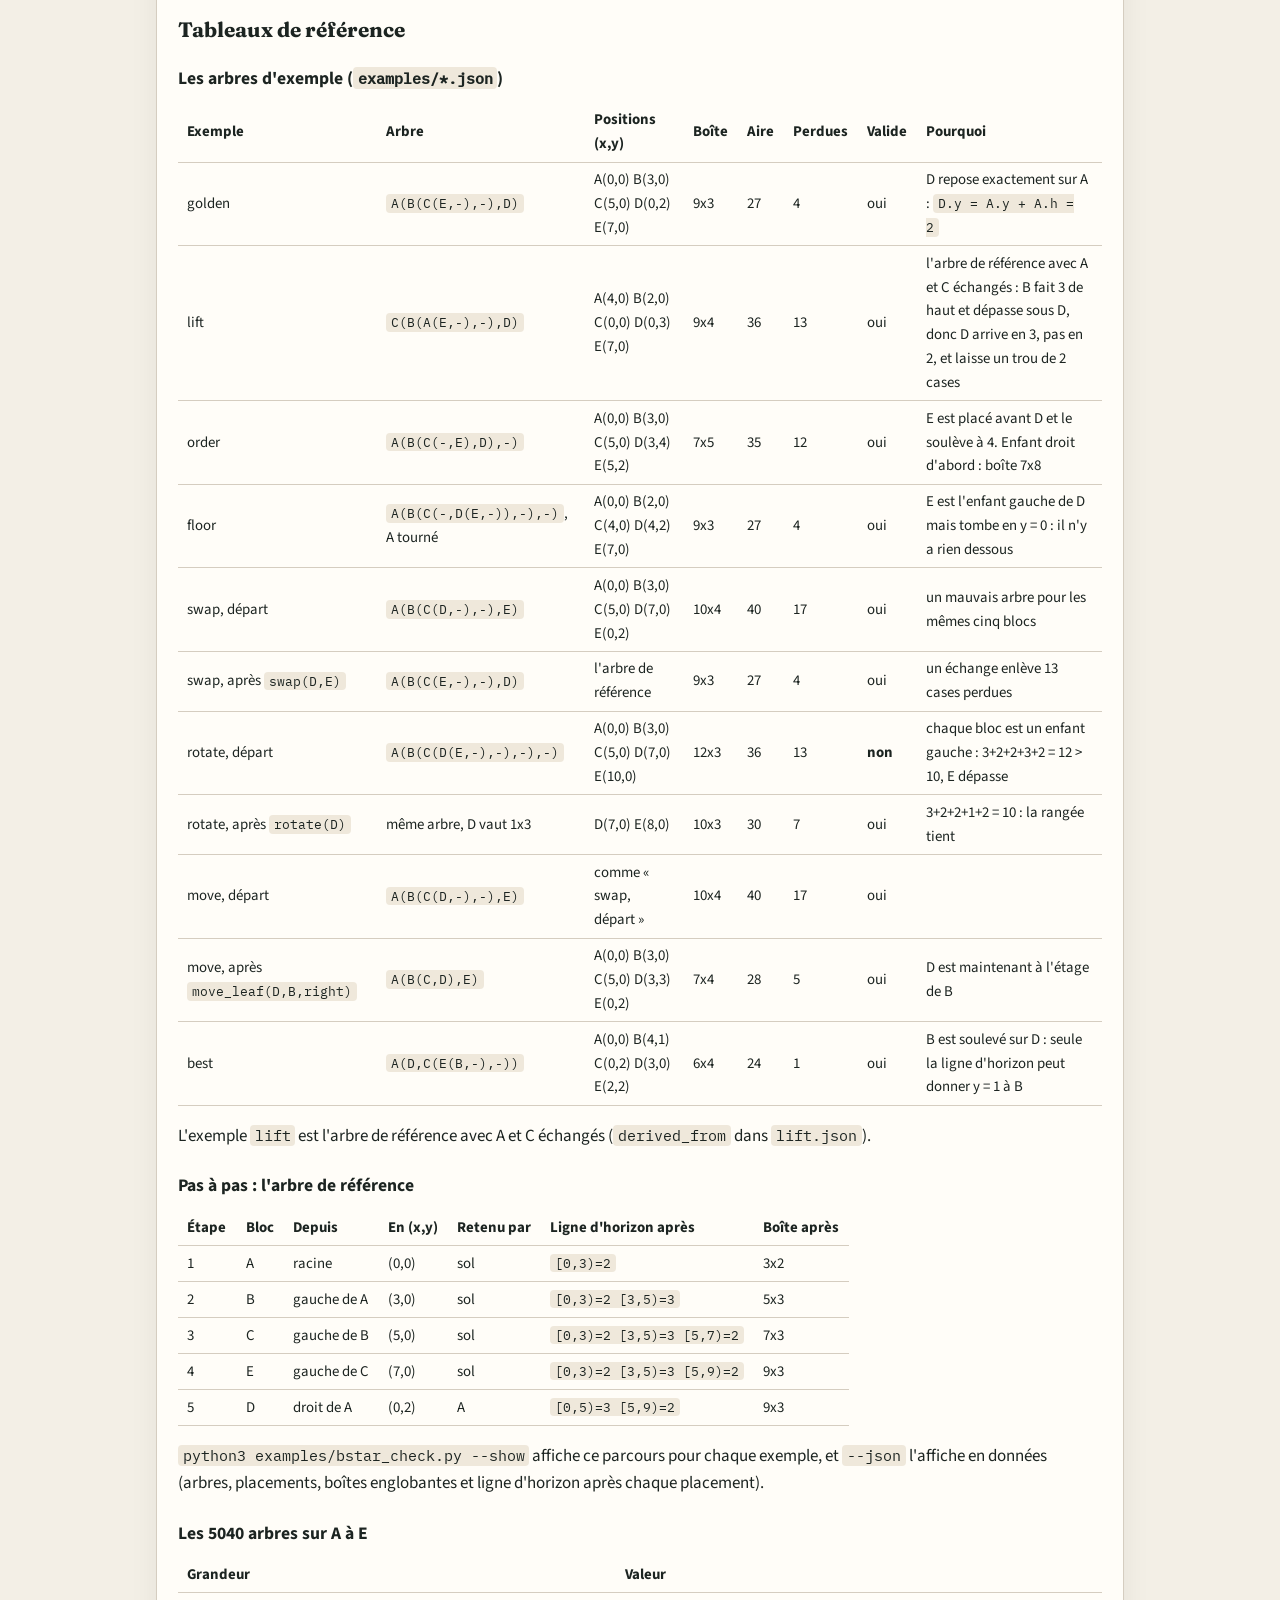
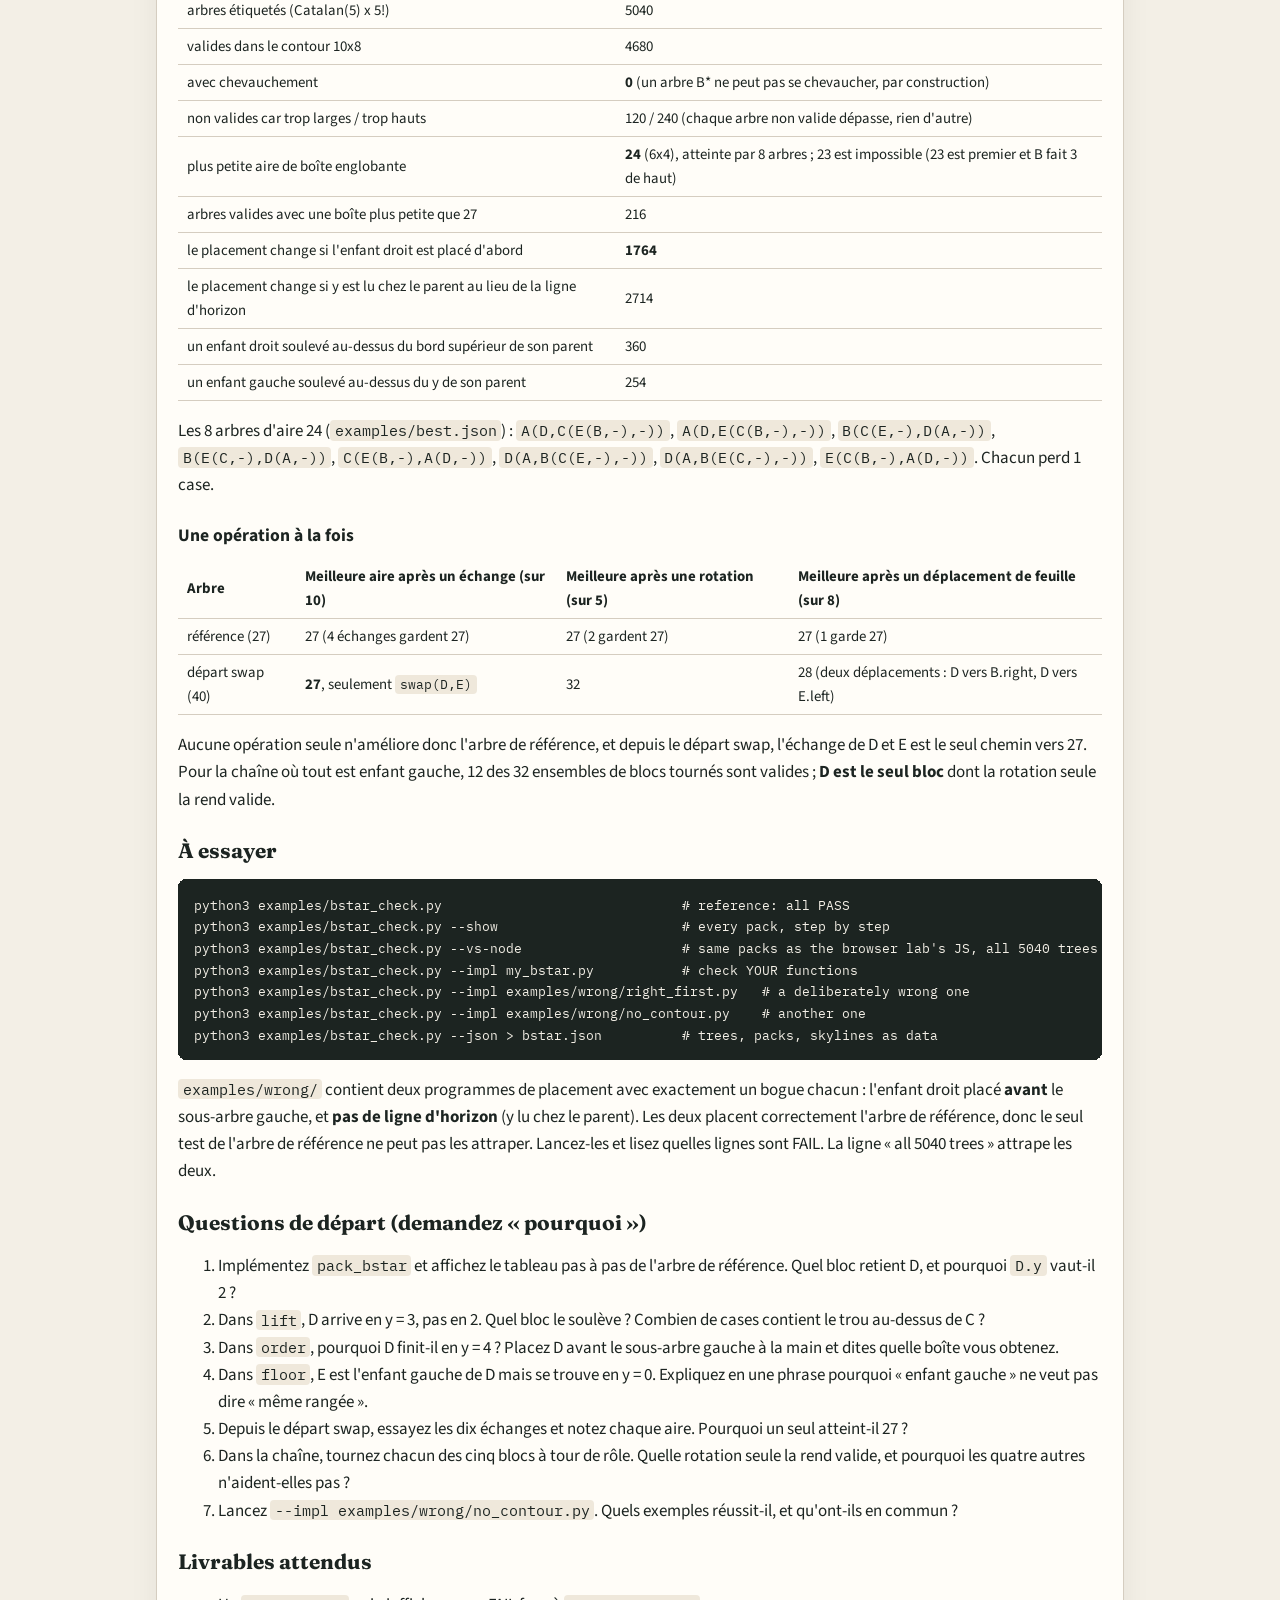
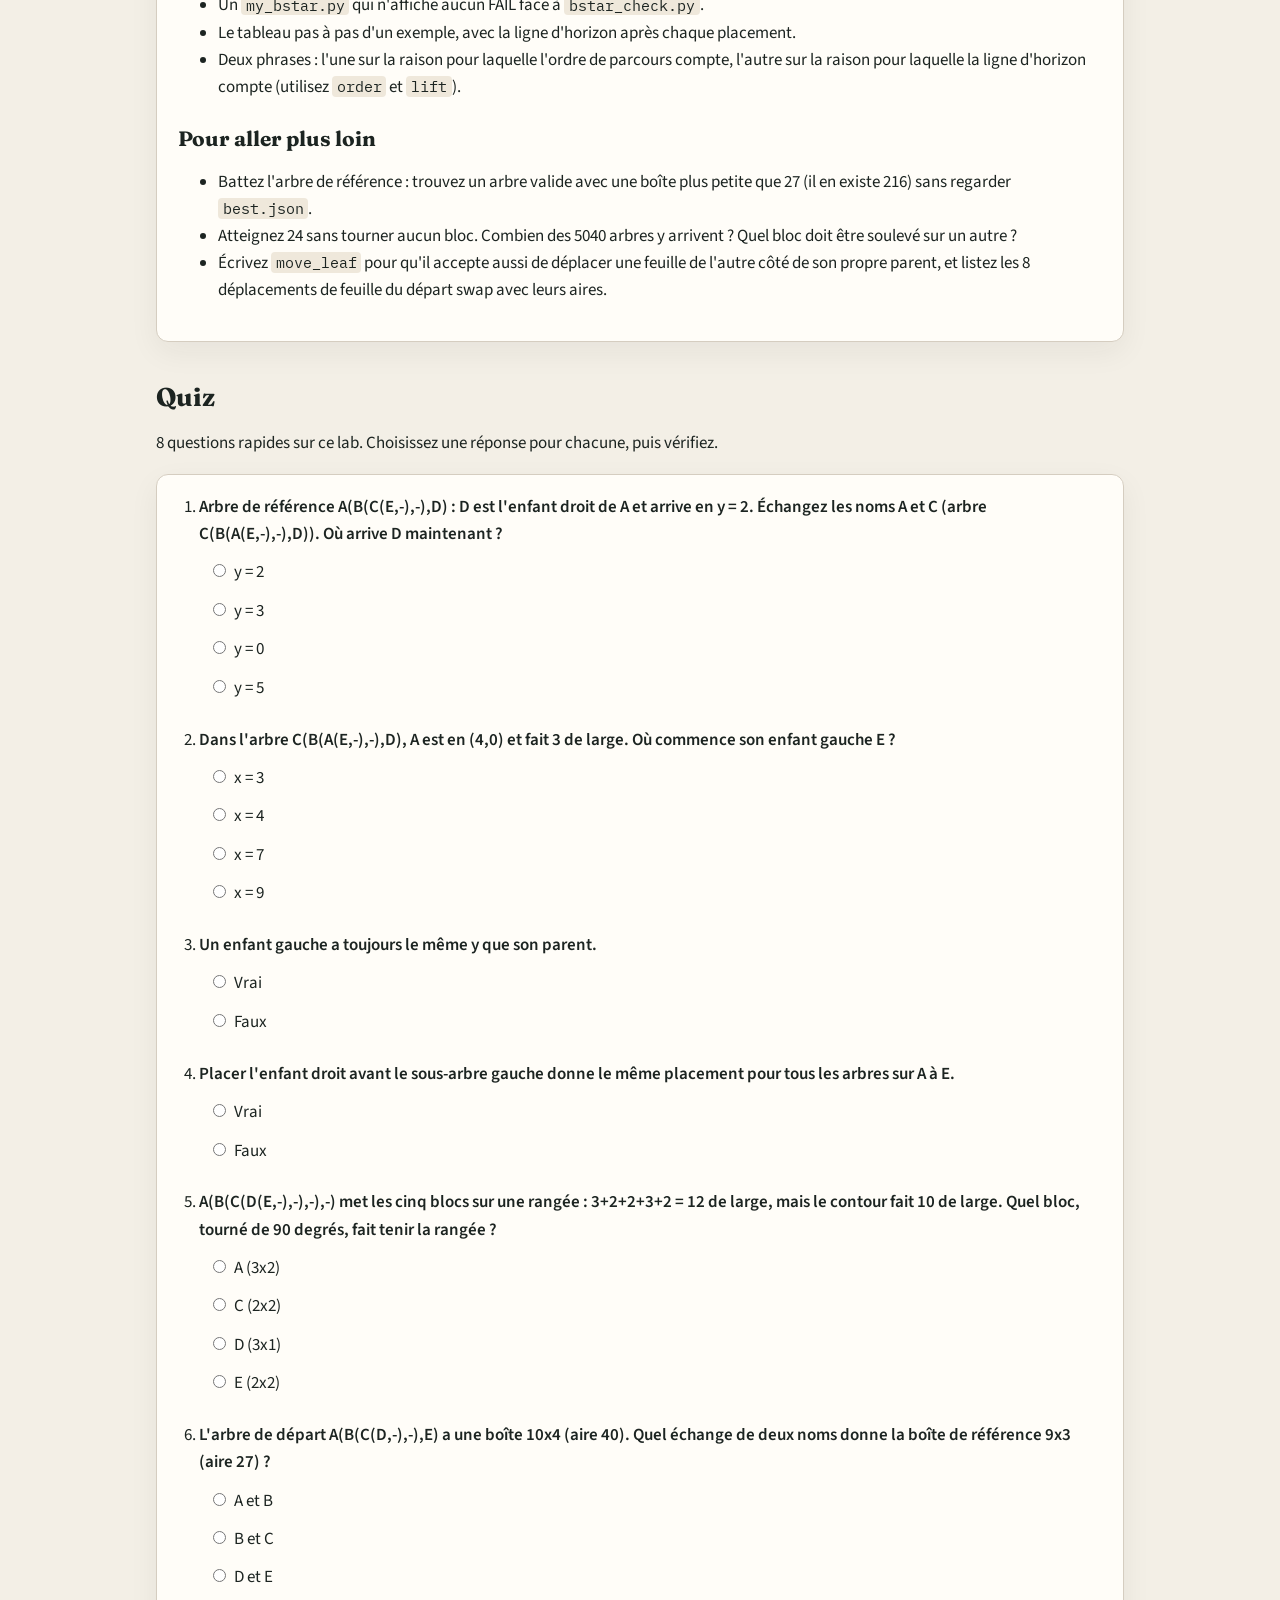
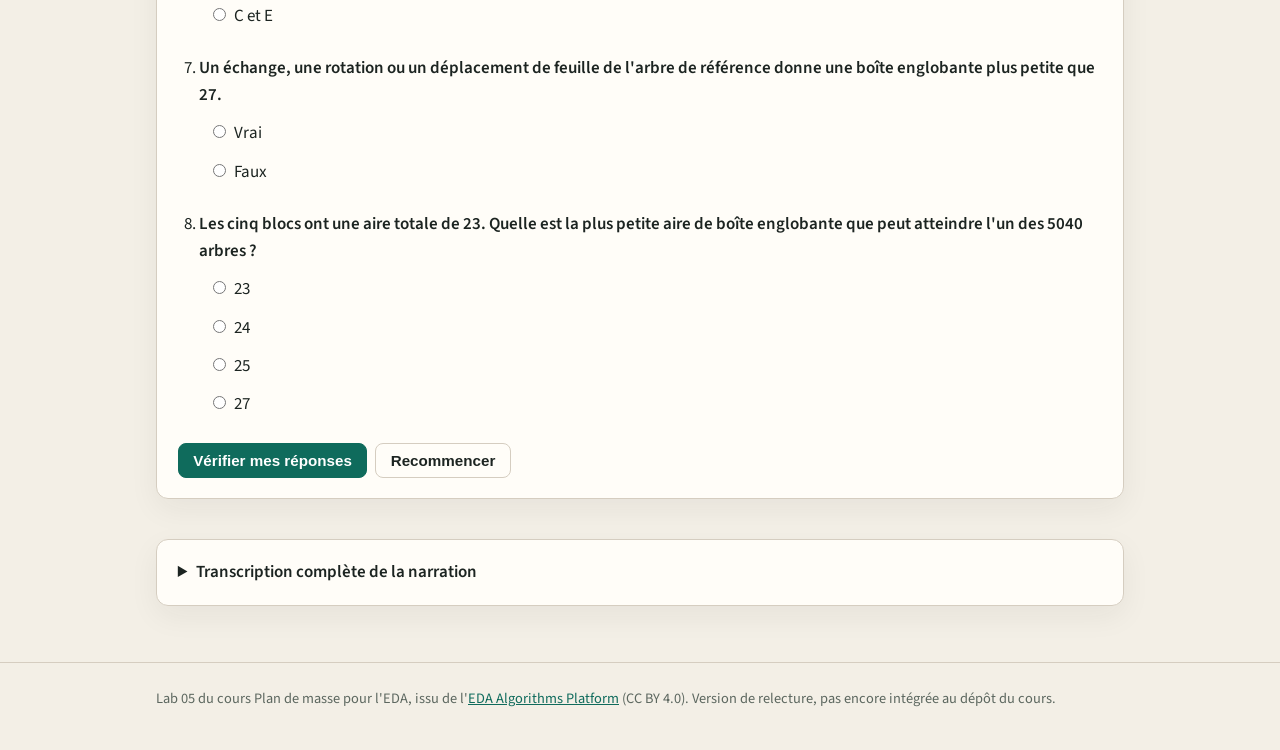
==== commit 939de506: "Lab 05: animated lessons for parts 1-2 (EN/FR)" ====
--- a/docs/fr/index.html
+++ b/docs/fr/index.html
@@ -35,7 +35,7 @@
 
     <section id="video">
       <div class="card video-card">
-        <div class="player" data-lang="fr" data-subs-label="Français"><video controls preload="metadata" poster="slides/poster-1.webp"><source src="parts/part-1.mp4" type="video/mp4"><track kind="subtitles" src="parts/part-1.vtt" srclang="fr" label="Français" default>Votre navigateur ne prend pas en charge la balise vidéo.</video><div class="speed" role="group" aria-label="Vitesse"><span>Vitesse</span><button type="button" class="chip" data-speed="1" aria-pressed="true">1×</button><button type="button" class="chip" data-speed="1.25" aria-pressed="false">1.25×</button><button type="button" class="chip" data-speed="1.5" aria-pressed="false">1.5×</button><button type="button" class="chip" data-speed="1.75" aria-pressed="false">1.75×</button><button type="button" class="chip" data-speed="2" aria-pressed="false">2×</button></div><p class="parts-note">Cinq courtes parties : la suivante démarre toute seule. Choisissez une partie ou une vitesse ; elle s'applique à toutes les parties. Chaque partie existe aussi en leçon interactive : utilisez le lien sous la partie.</p><ol class="parts"><li><button type="button" class="part" data-src="parts/part-1.mp4" data-vtt="parts/part-1.vtt" data-poster="slides/poster-1.webp" aria-current="true"><span class="pn">Partie 1</span><span class="pt">Un arbre est une recette</span><span class="pl">1:35</span></button><a class="lesson-link" href="lessons/part-1/">Leçon interactive</a></li><li><button type="button" class="part" data-src="parts/part-2.mp4" data-vtt="parts/part-2.vtt" data-poster="slides/poster-2.webp"><span class="pn">Partie 2</span><span class="pt">Parcourir l&#x27;arbre</span><span class="pl">1:04</span></button></li><li><button type="button" class="part" data-src="parts/part-3.mp4" data-vtt="parts/part-3.vtt" data-poster="slides/poster-3.webp"><span class="pn">Partie 3</span><span class="pt">La ligne d&#x27;horizon et le score</span><span class="pl">1:28</span></button></li><li><button type="button" class="part" data-src="parts/part-4.mp4" data-vtt="parts/part-4.vtt" data-poster="slides/poster-4.webp"><span class="pn">Partie 4</span><span class="pt">Trop large : tourner un bloc</span><span class="pl">1:15</span></button></li><li><button type="button" class="part" data-src="parts/part-5.mp4" data-vtt="parts/part-5.vtt" data-poster="slides/poster-5.webp"><span class="pn">Partie 5</span><span class="pt">Le plan de masse le plus serré, à vous</span><span class="pl">2:09</span></button></li></ol></div>
+        <div class="player" data-lang="fr" data-subs-label="Français"><video controls preload="metadata" poster="slides/poster-1.webp"><source src="parts/part-1.mp4" type="video/mp4"><track kind="subtitles" src="parts/part-1.vtt" srclang="fr" label="Français" default>Votre navigateur ne prend pas en charge la balise vidéo.</video><div class="speed" role="group" aria-label="Vitesse"><span>Vitesse</span><button type="button" class="chip" data-speed="1" aria-pressed="true">1×</button><button type="button" class="chip" data-speed="1.25" aria-pressed="false">1.25×</button><button type="button" class="chip" data-speed="1.5" aria-pressed="false">1.5×</button><button type="button" class="chip" data-speed="1.75" aria-pressed="false">1.75×</button><button type="button" class="chip" data-speed="2" aria-pressed="false">2×</button></div><p class="parts-note">Cinq courtes parties : la suivante démarre toute seule. Choisissez une partie ou une vitesse ; elle s'applique à toutes les parties. Chaque partie existe aussi en leçon interactive : utilisez le lien sous la partie.</p><ol class="parts"><li><button type="button" class="part" data-src="parts/part-1.mp4" data-vtt="parts/part-1.vtt" data-poster="slides/poster-1.webp" aria-current="true"><span class="pn">Partie 1</span><span class="pt">Un arbre est une recette</span><span class="pl">1:35</span></button><a class="lesson-link" href="lessons/part-1/">Leçon interactive</a></li><li><button type="button" class="part" data-src="parts/part-2.mp4" data-vtt="parts/part-2.vtt" data-poster="slides/poster-2.webp"><span class="pn">Partie 2</span><span class="pt">Parcourir l&#x27;arbre</span><span class="pl">1:04</span></button><a class="lesson-link" href="lessons/part-2/">Leçon interactive</a></li><li><button type="button" class="part" data-src="parts/part-3.mp4" data-vtt="parts/part-3.vtt" data-poster="slides/poster-3.webp"><span class="pn">Partie 3</span><span class="pt">La ligne d&#x27;horizon et le score</span><span class="pl">1:28</span></button></li><li><button type="button" class="part" data-src="parts/part-4.mp4" data-vtt="parts/part-4.vtt" data-poster="slides/poster-4.webp"><span class="pn">Partie 4</span><span class="pt">Trop large : tourner un bloc</span><span class="pl">1:15</span></button></li><li><button type="button" class="part" data-src="parts/part-5.mp4" data-vtt="parts/part-5.vtt" data-poster="slides/poster-5.webp"><span class="pn">Partie 5</span><span class="pt">Le plan de masse le plus serré, à vous</span><span class="pl">2:09</span></button></li></ol></div>
         <p class="meta"><strong>7:32</strong> · 5 parties · 32 diapositives · narration en français et sous-titres</p>
         <div class="btns"><a class="btn" href="video.mp4" download>Télécharger la vidéo complète (MP4)</a><a class="btn" href="subs.srt" download>Sous-titres (SRT)</a></div>
       </div>
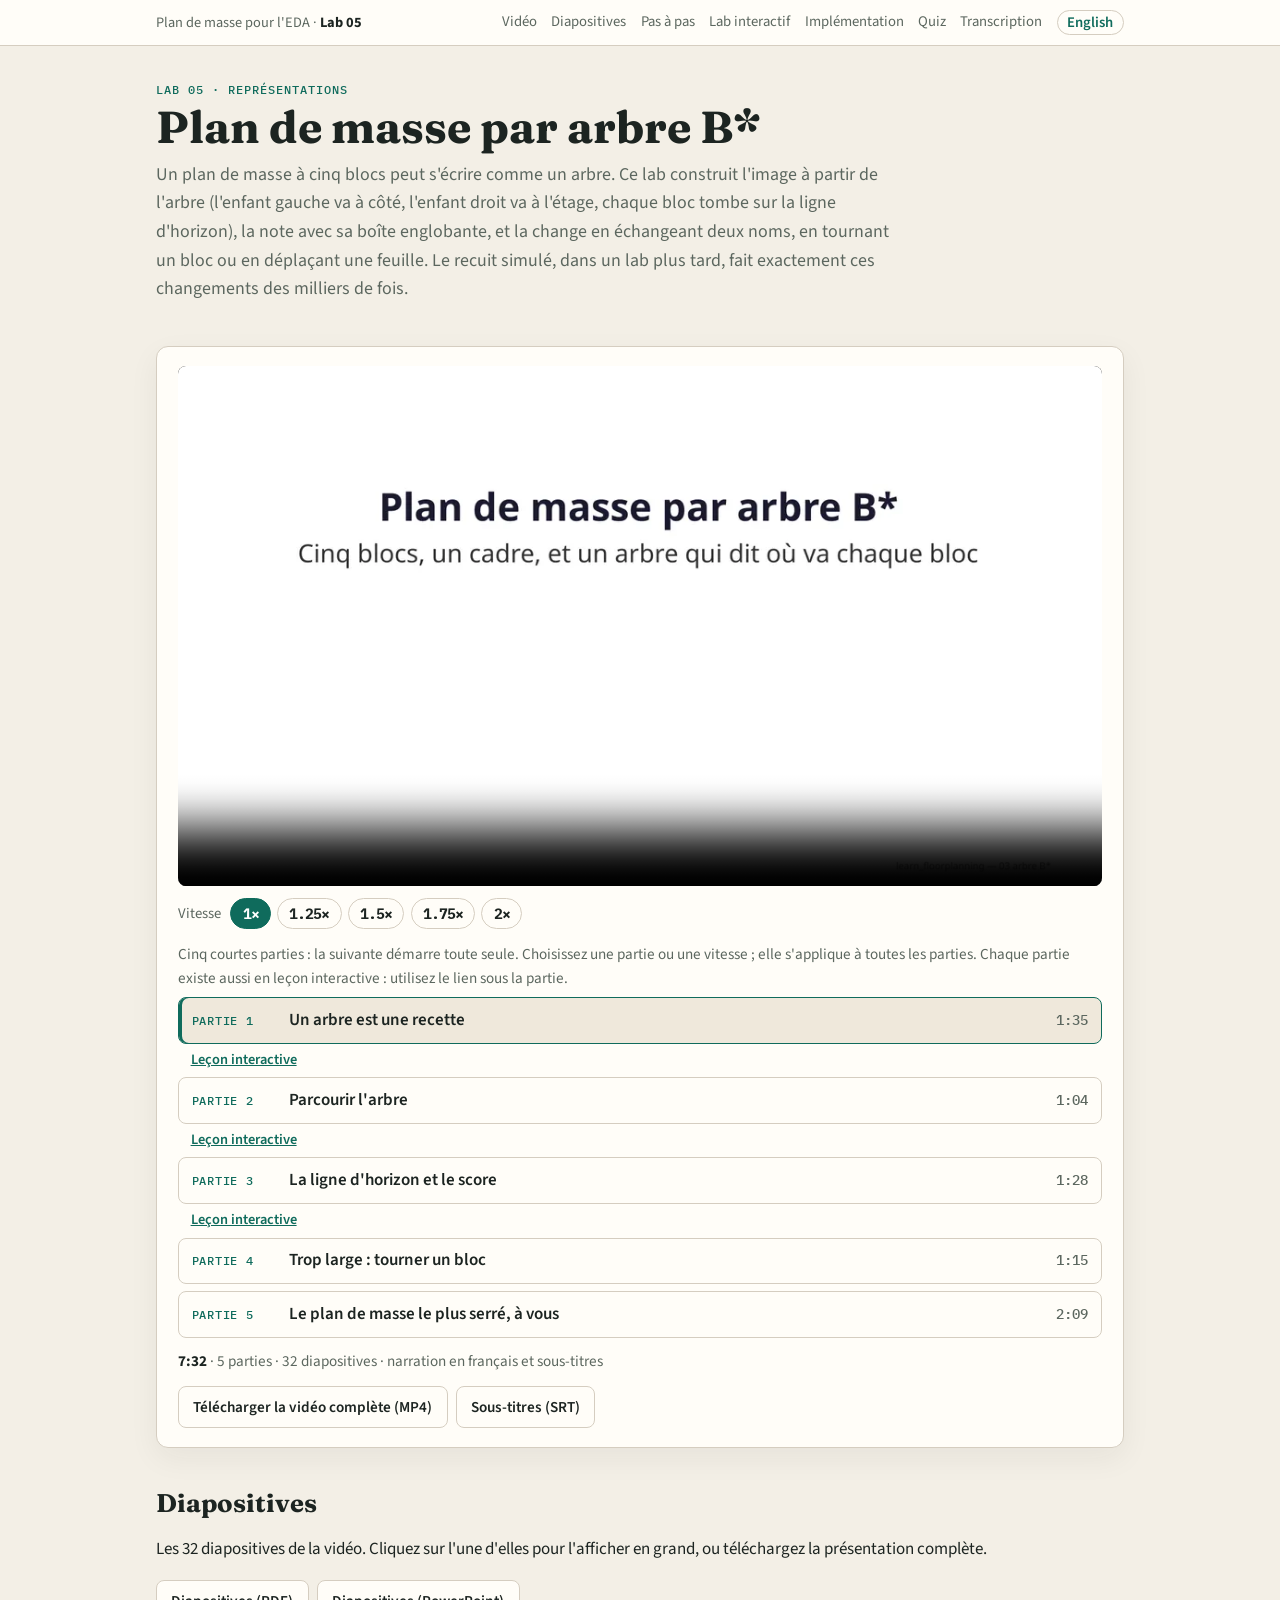
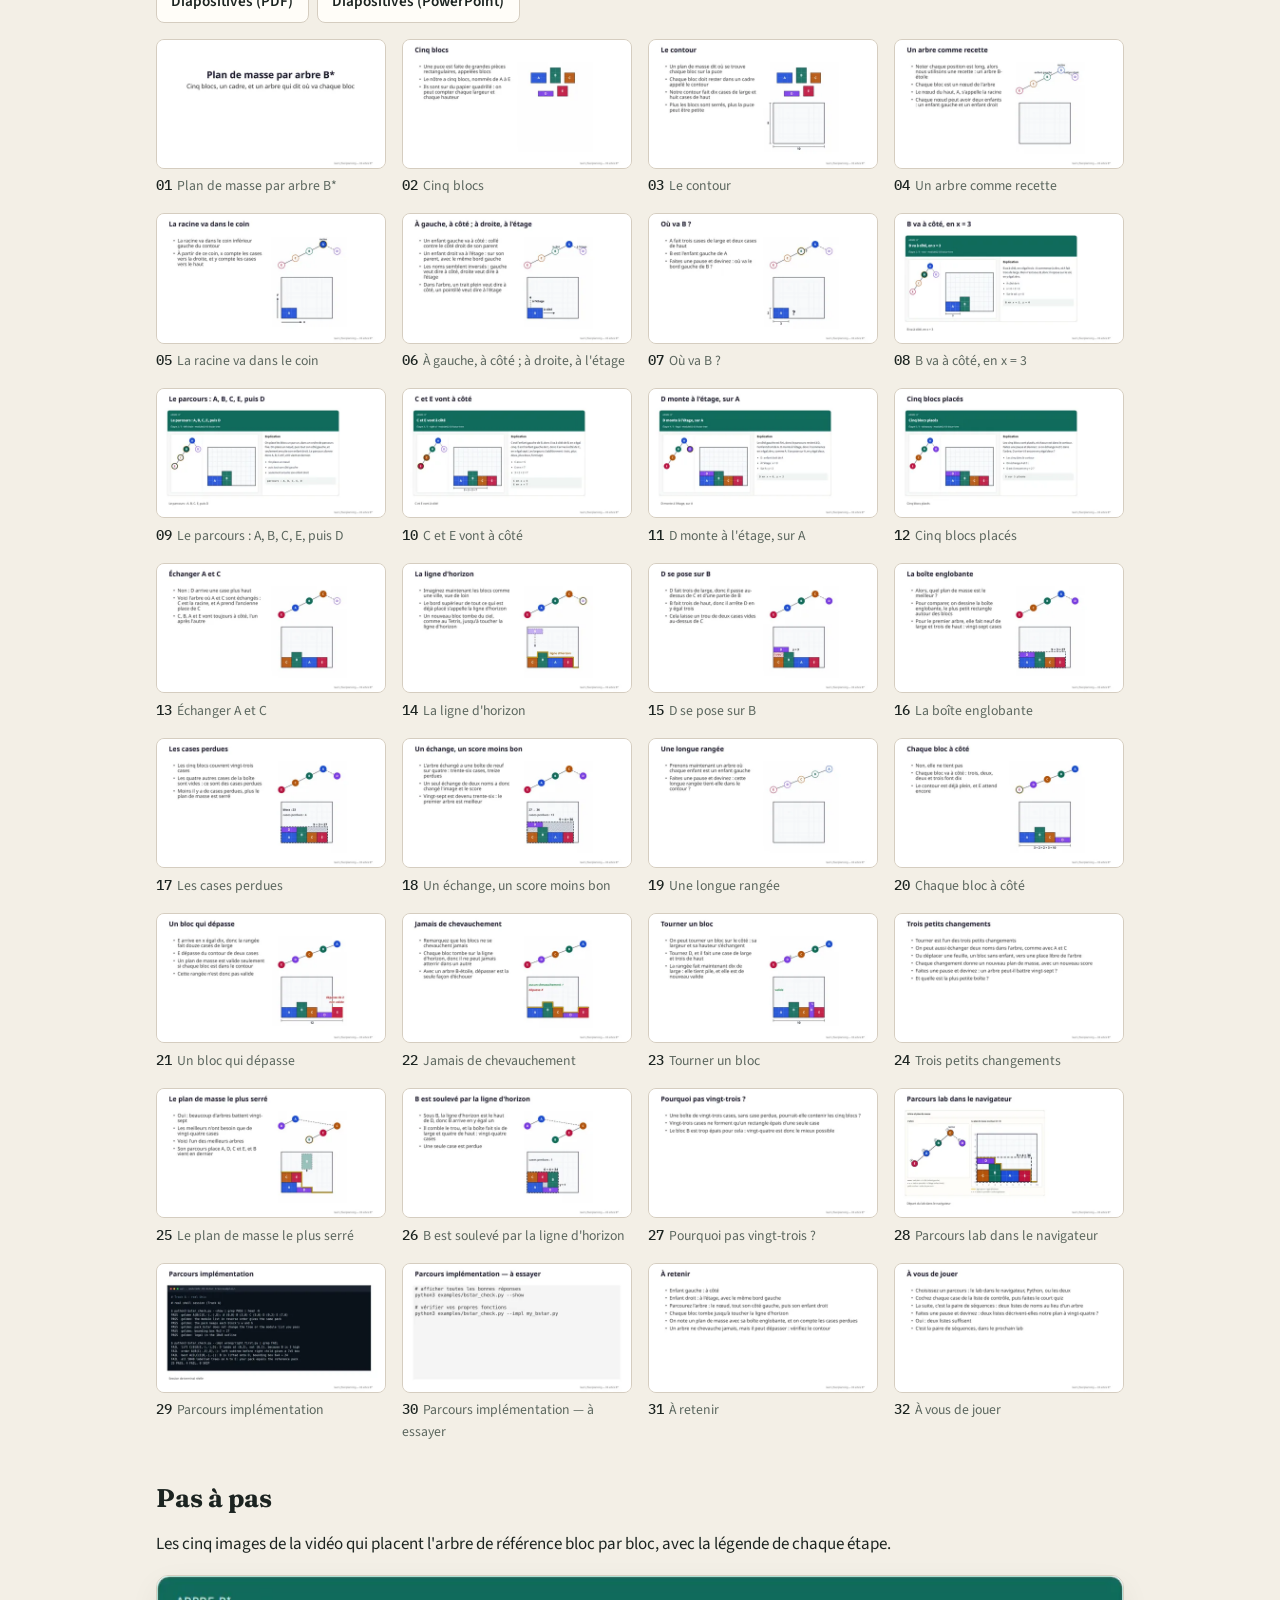
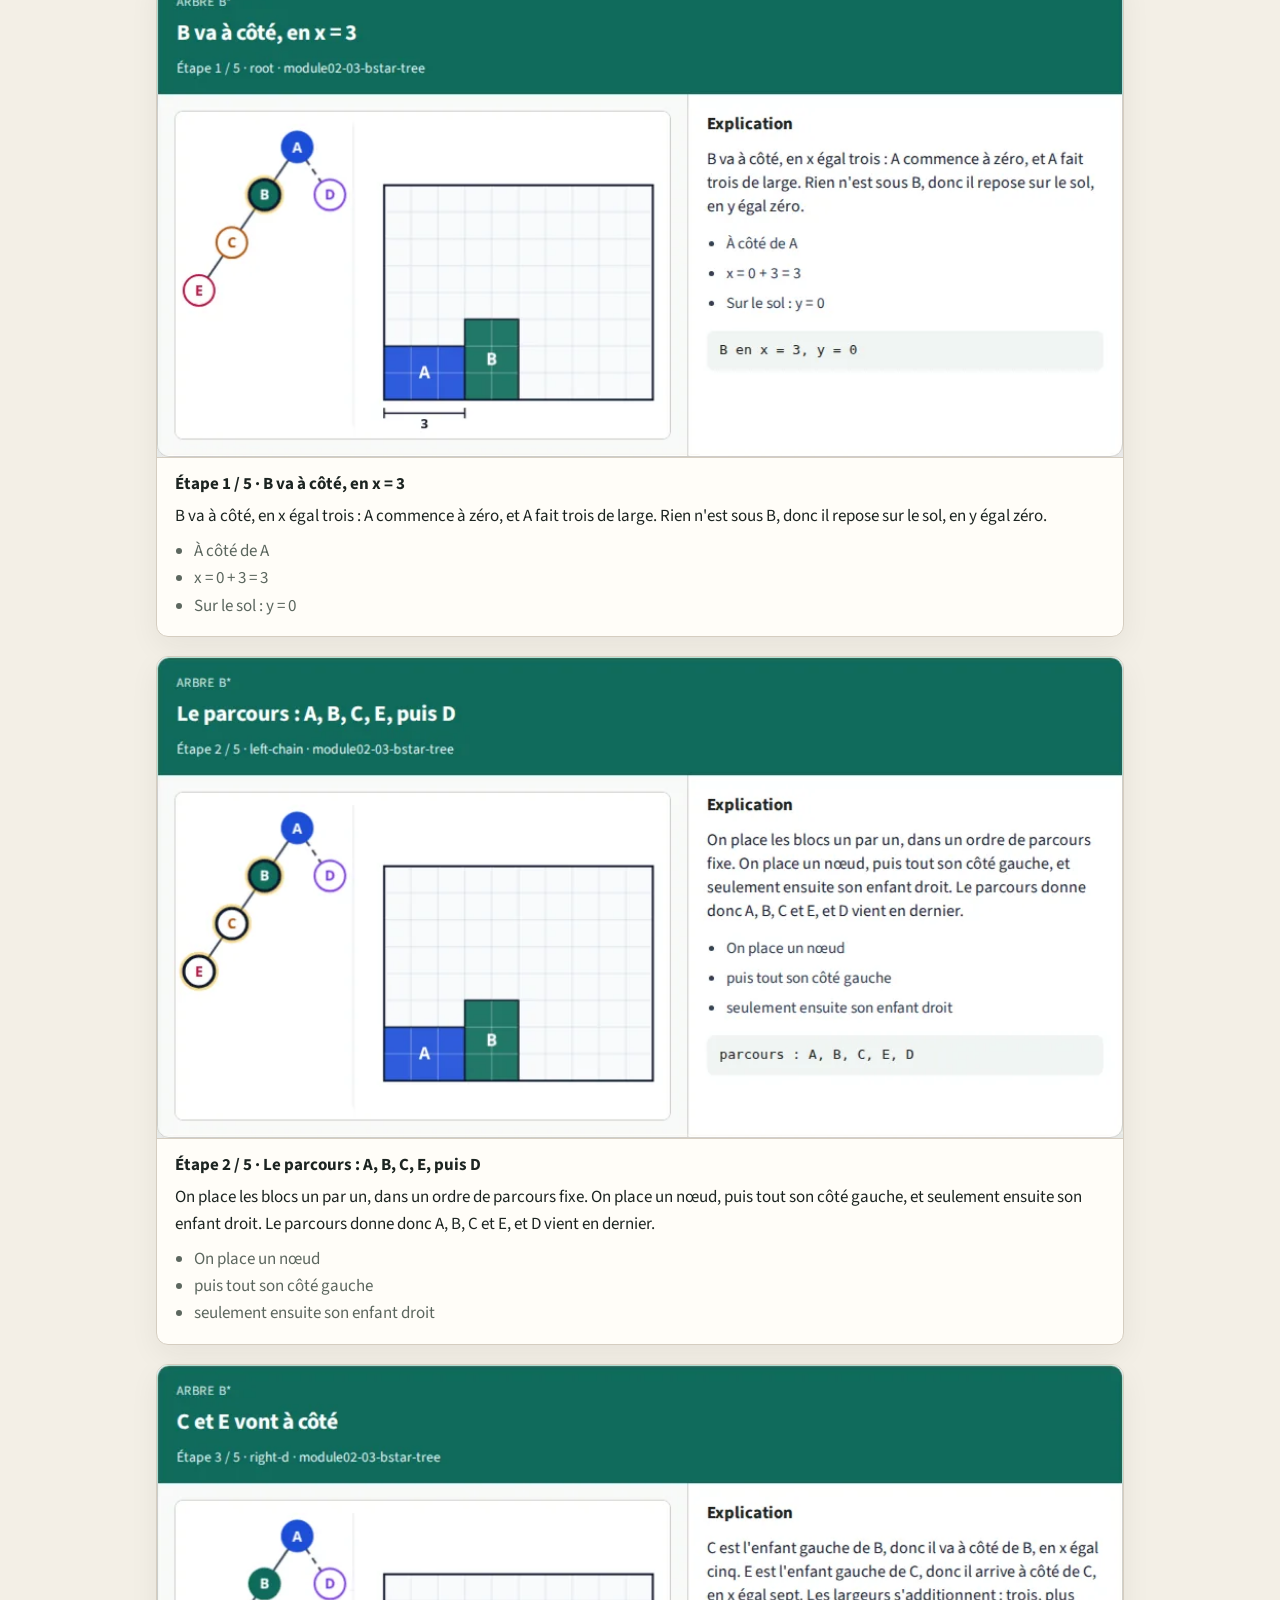
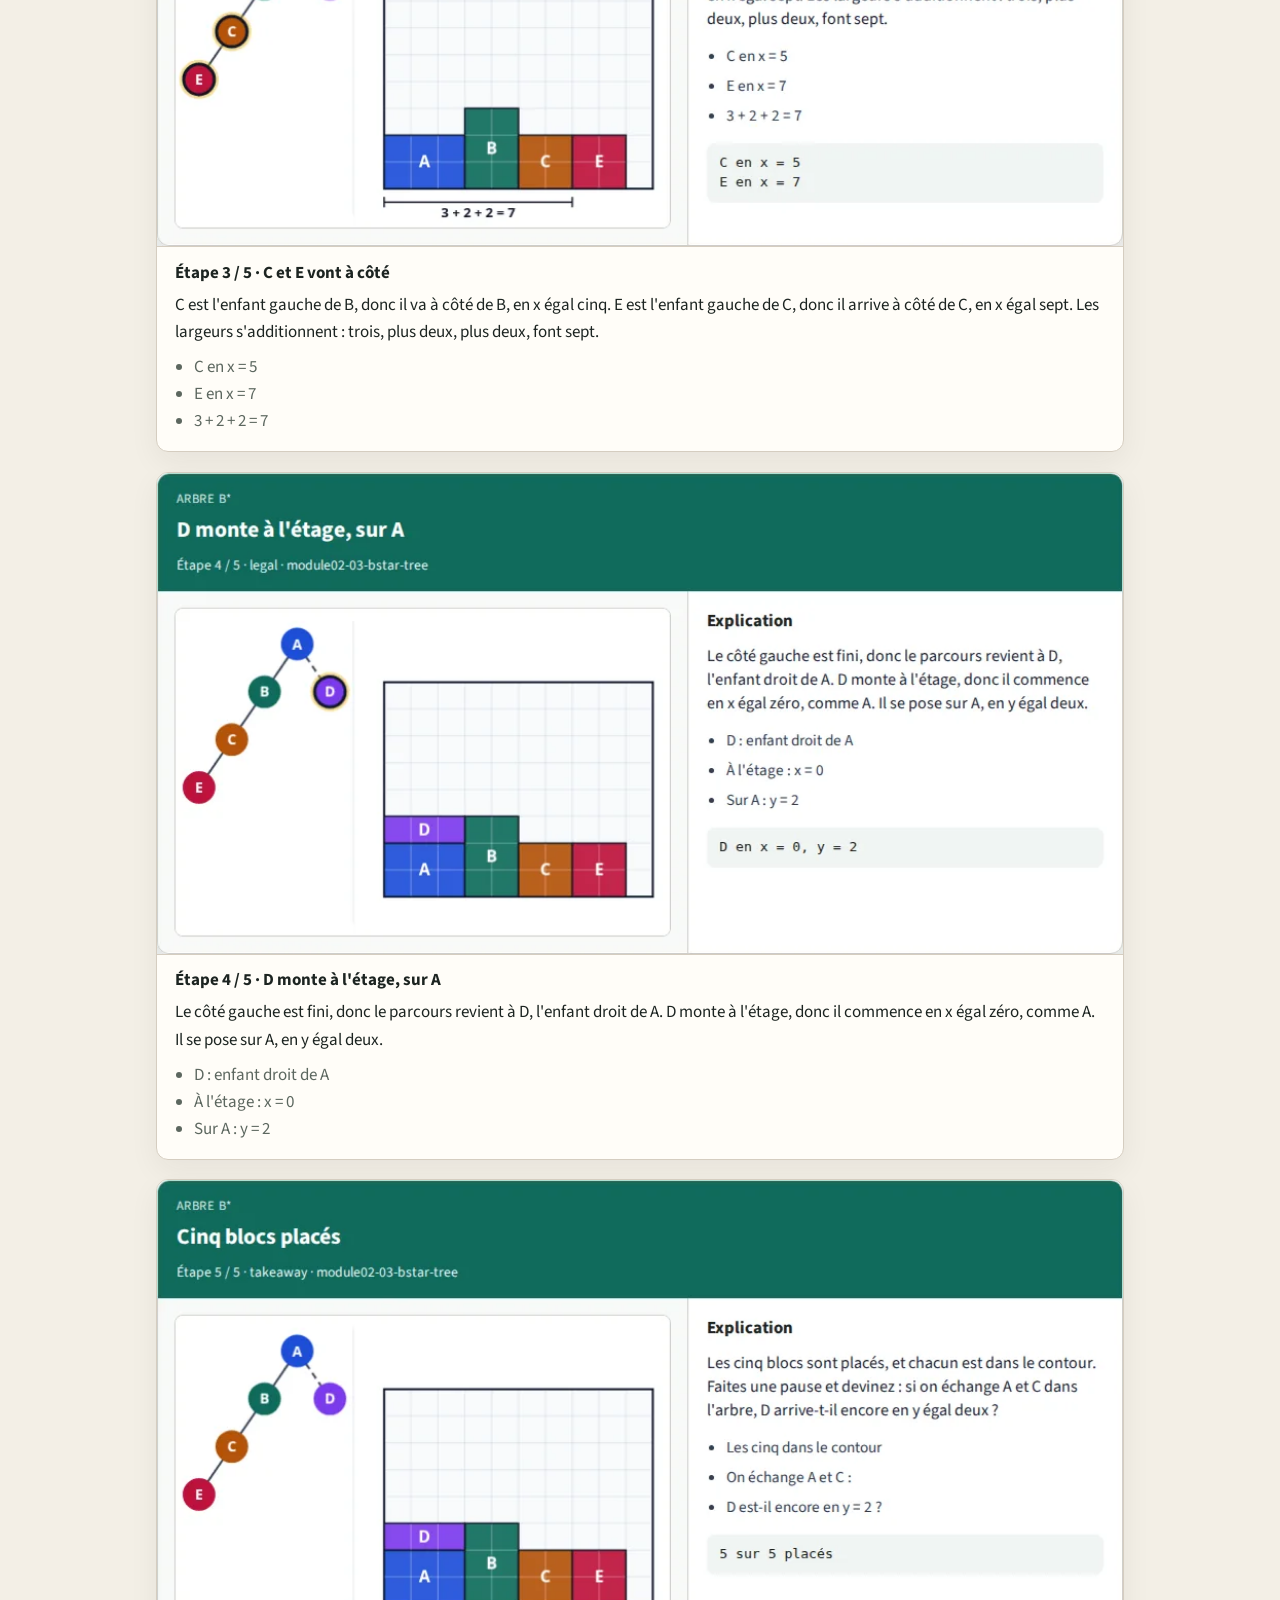
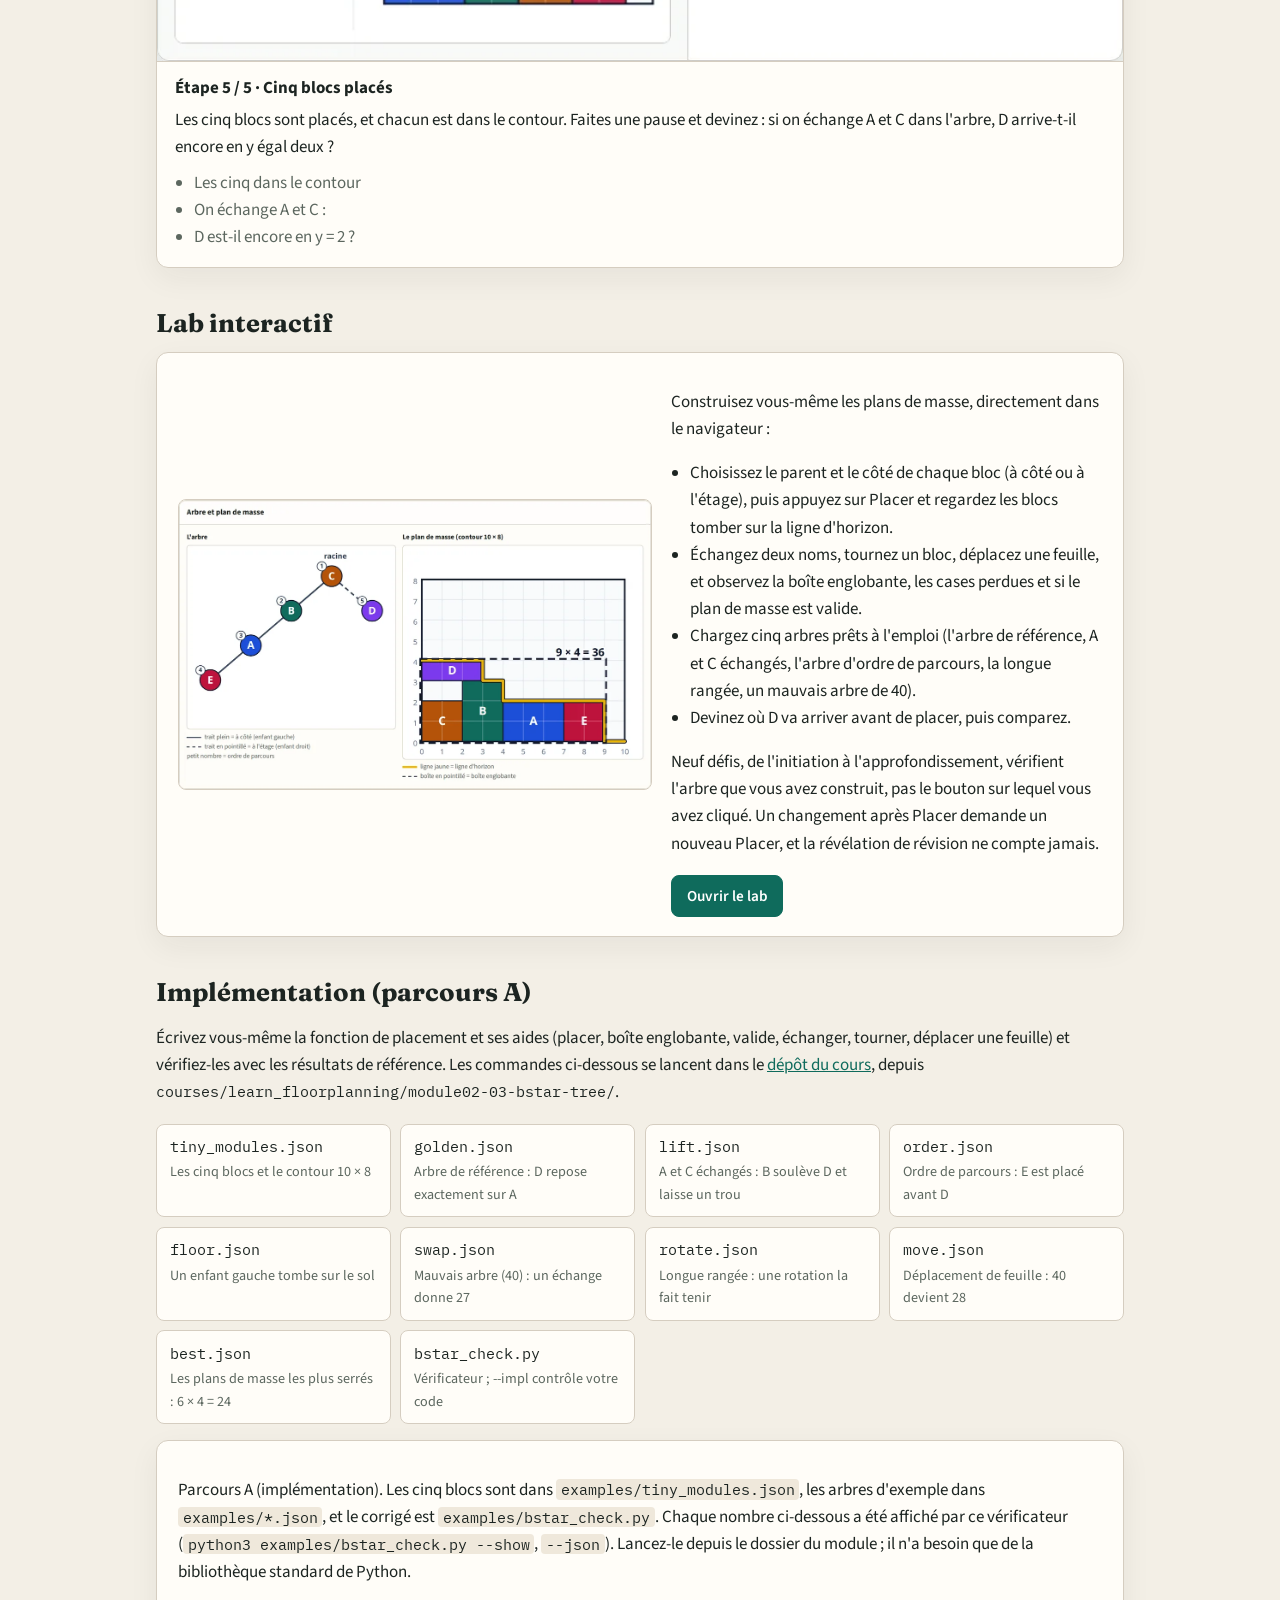
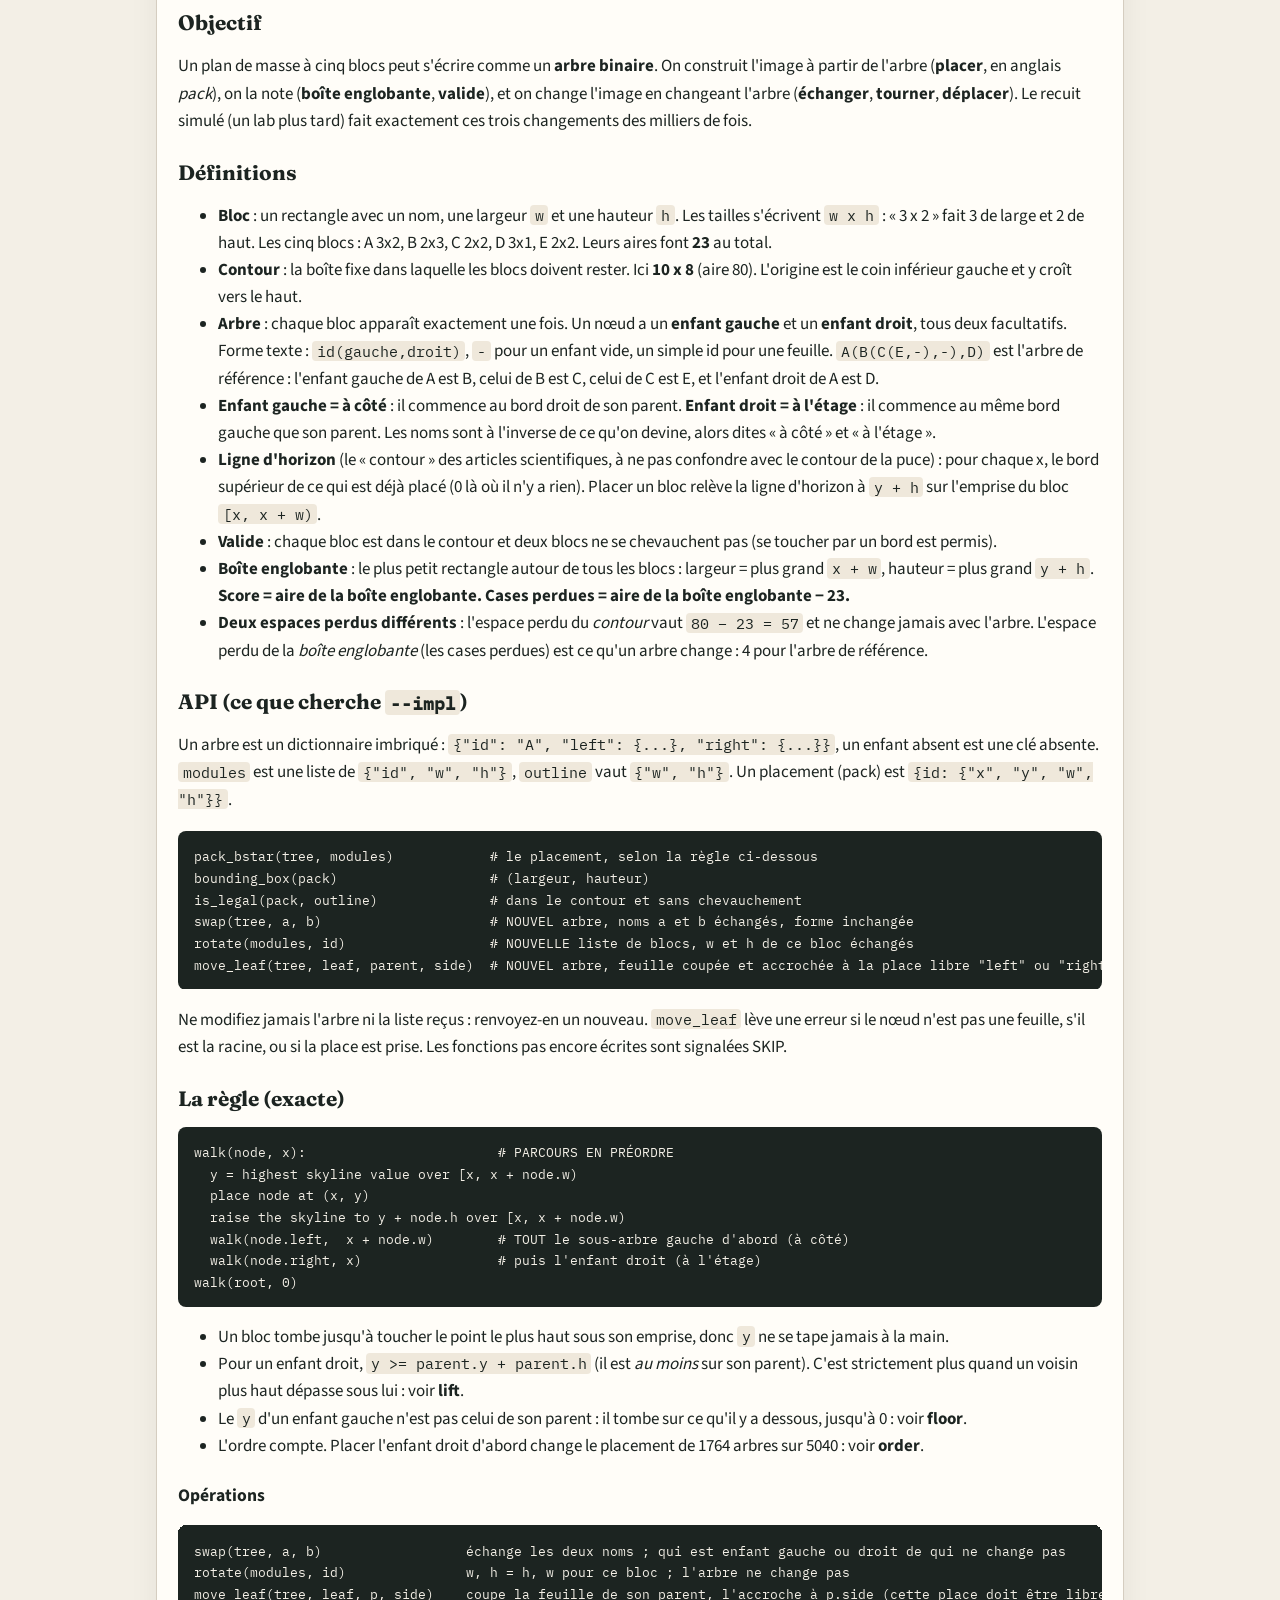
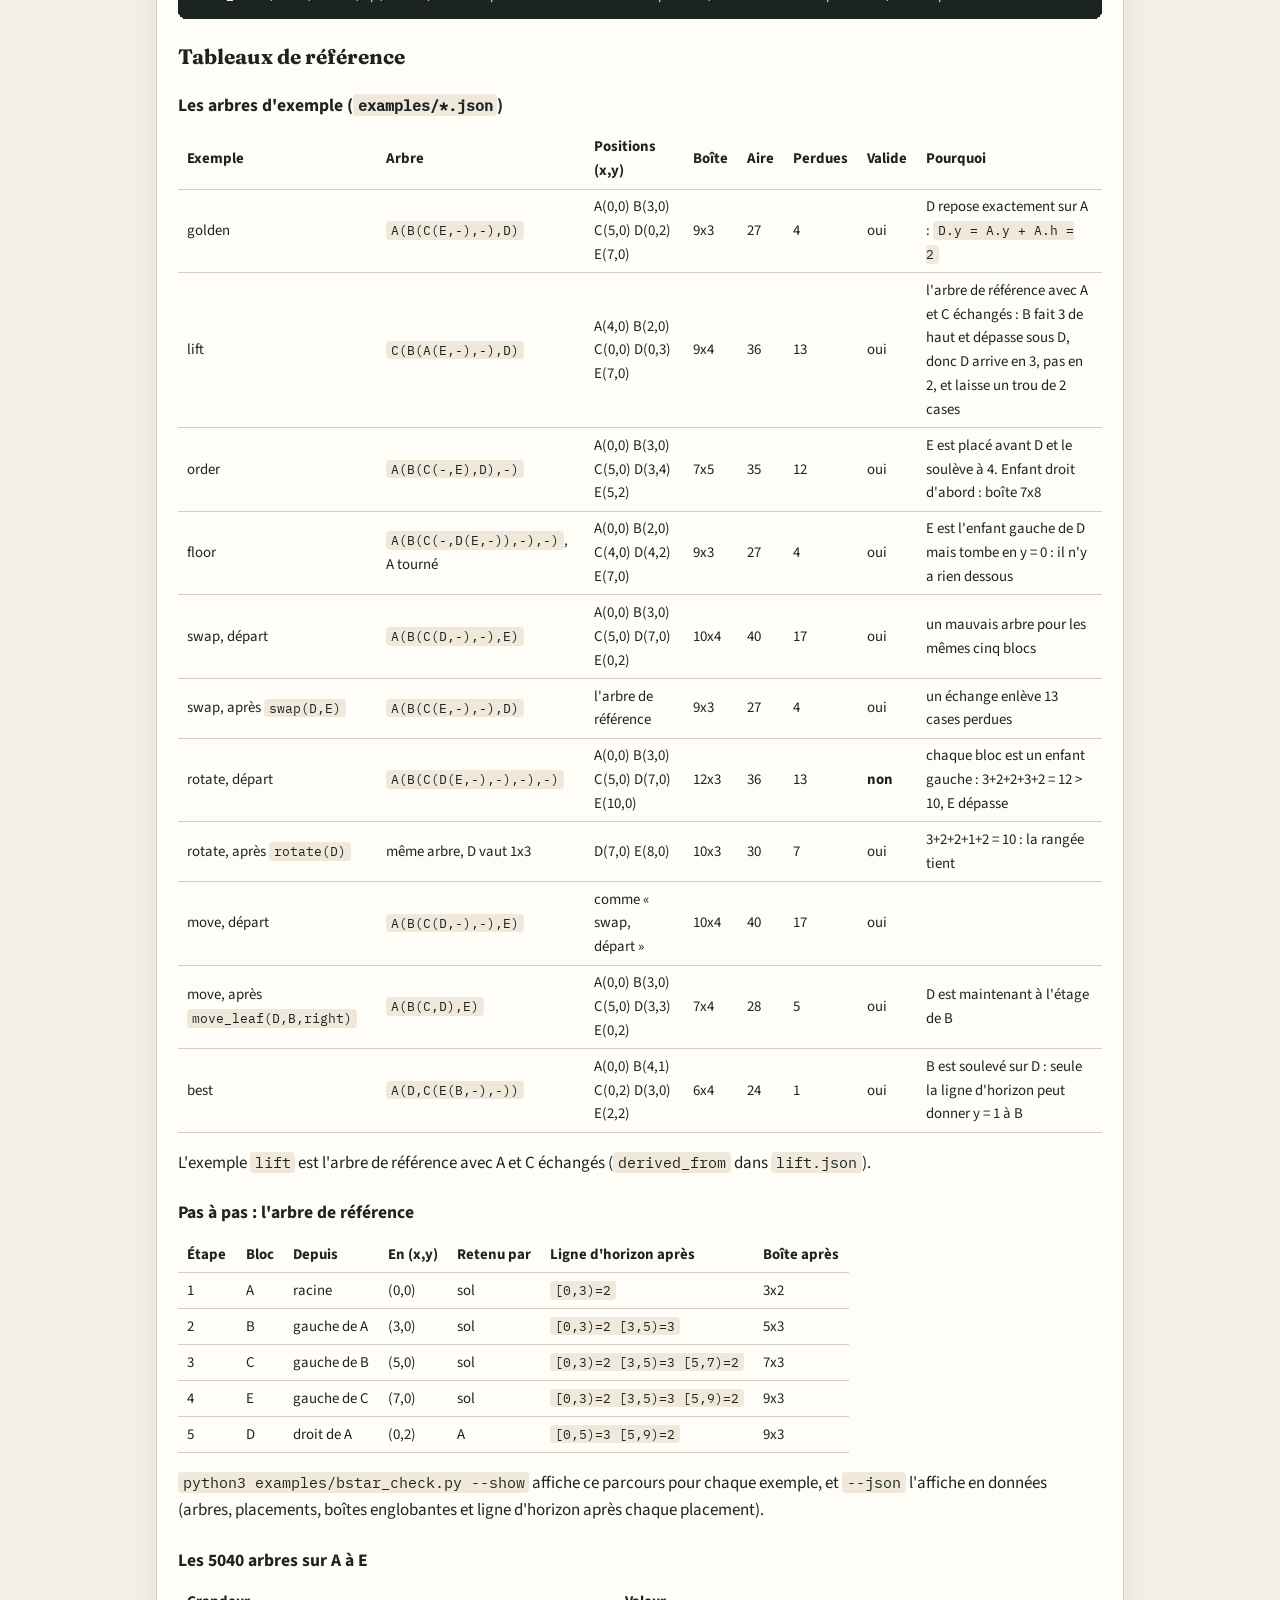
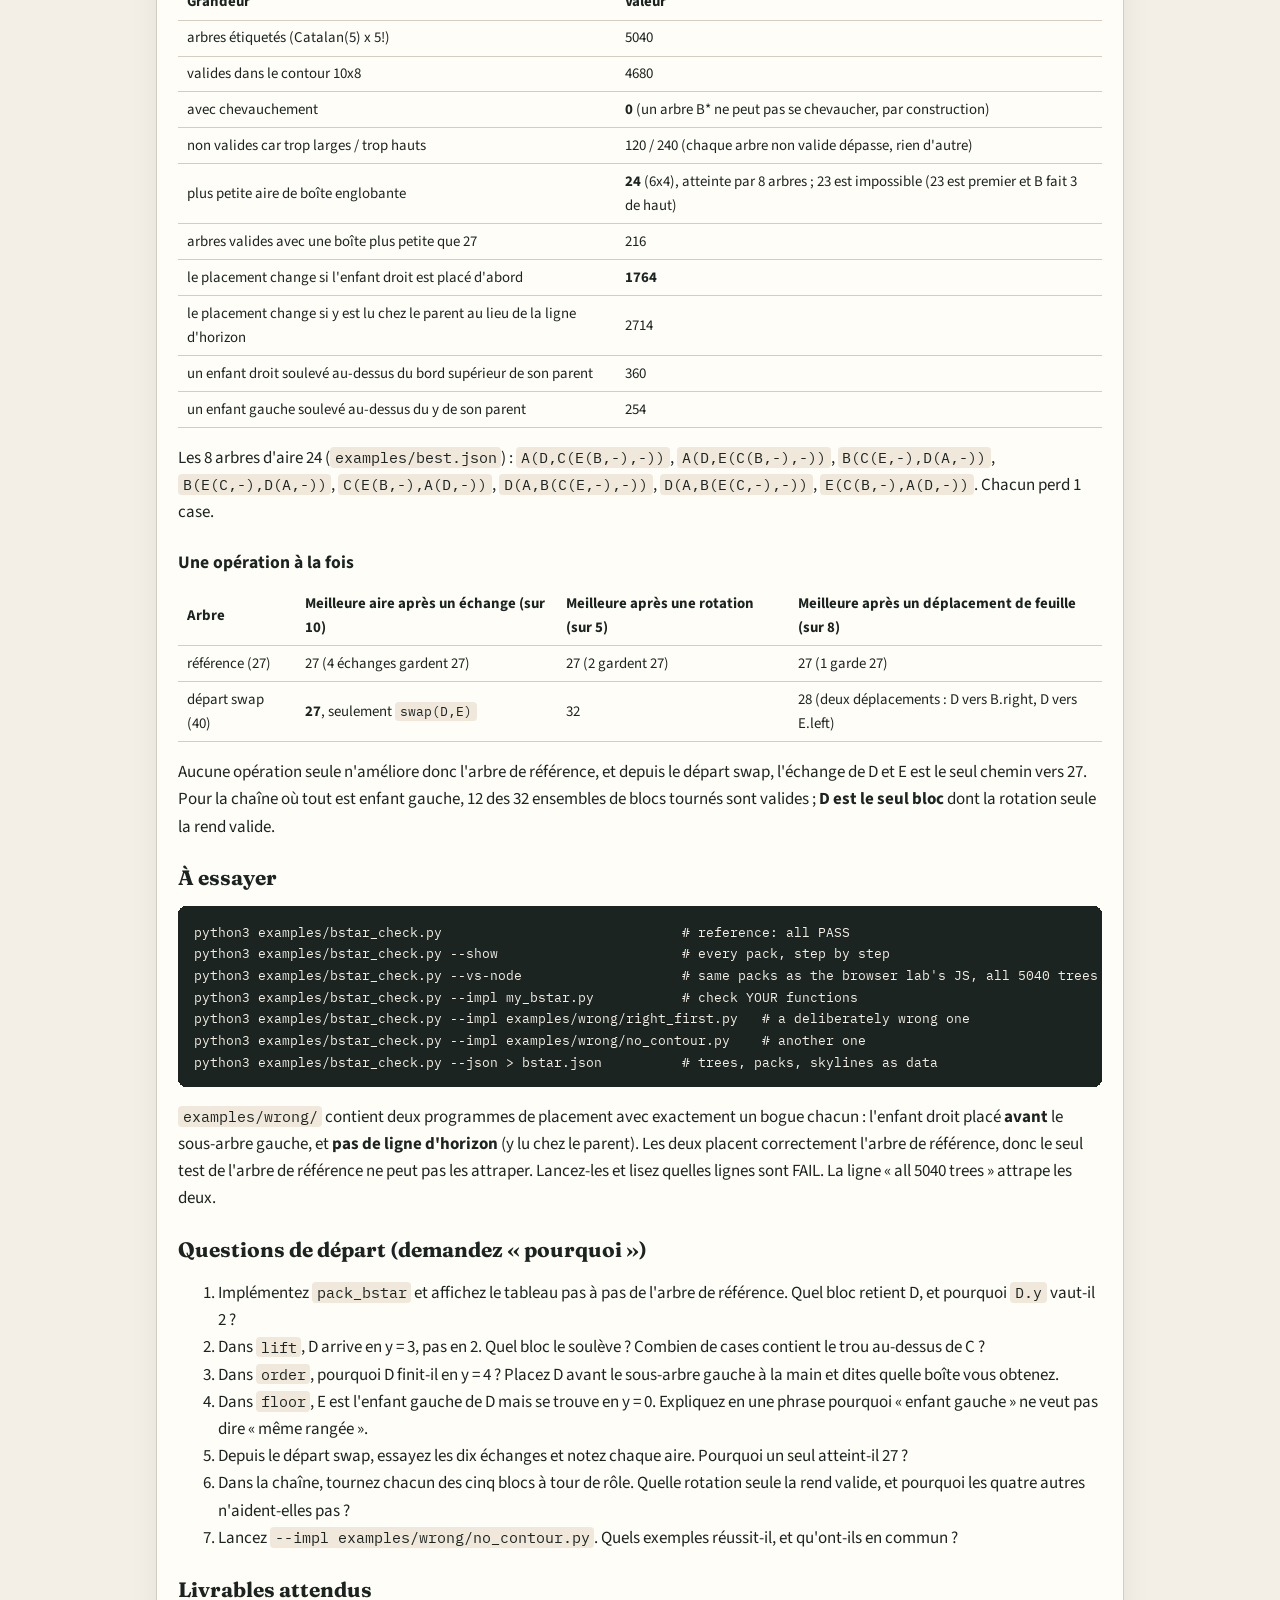
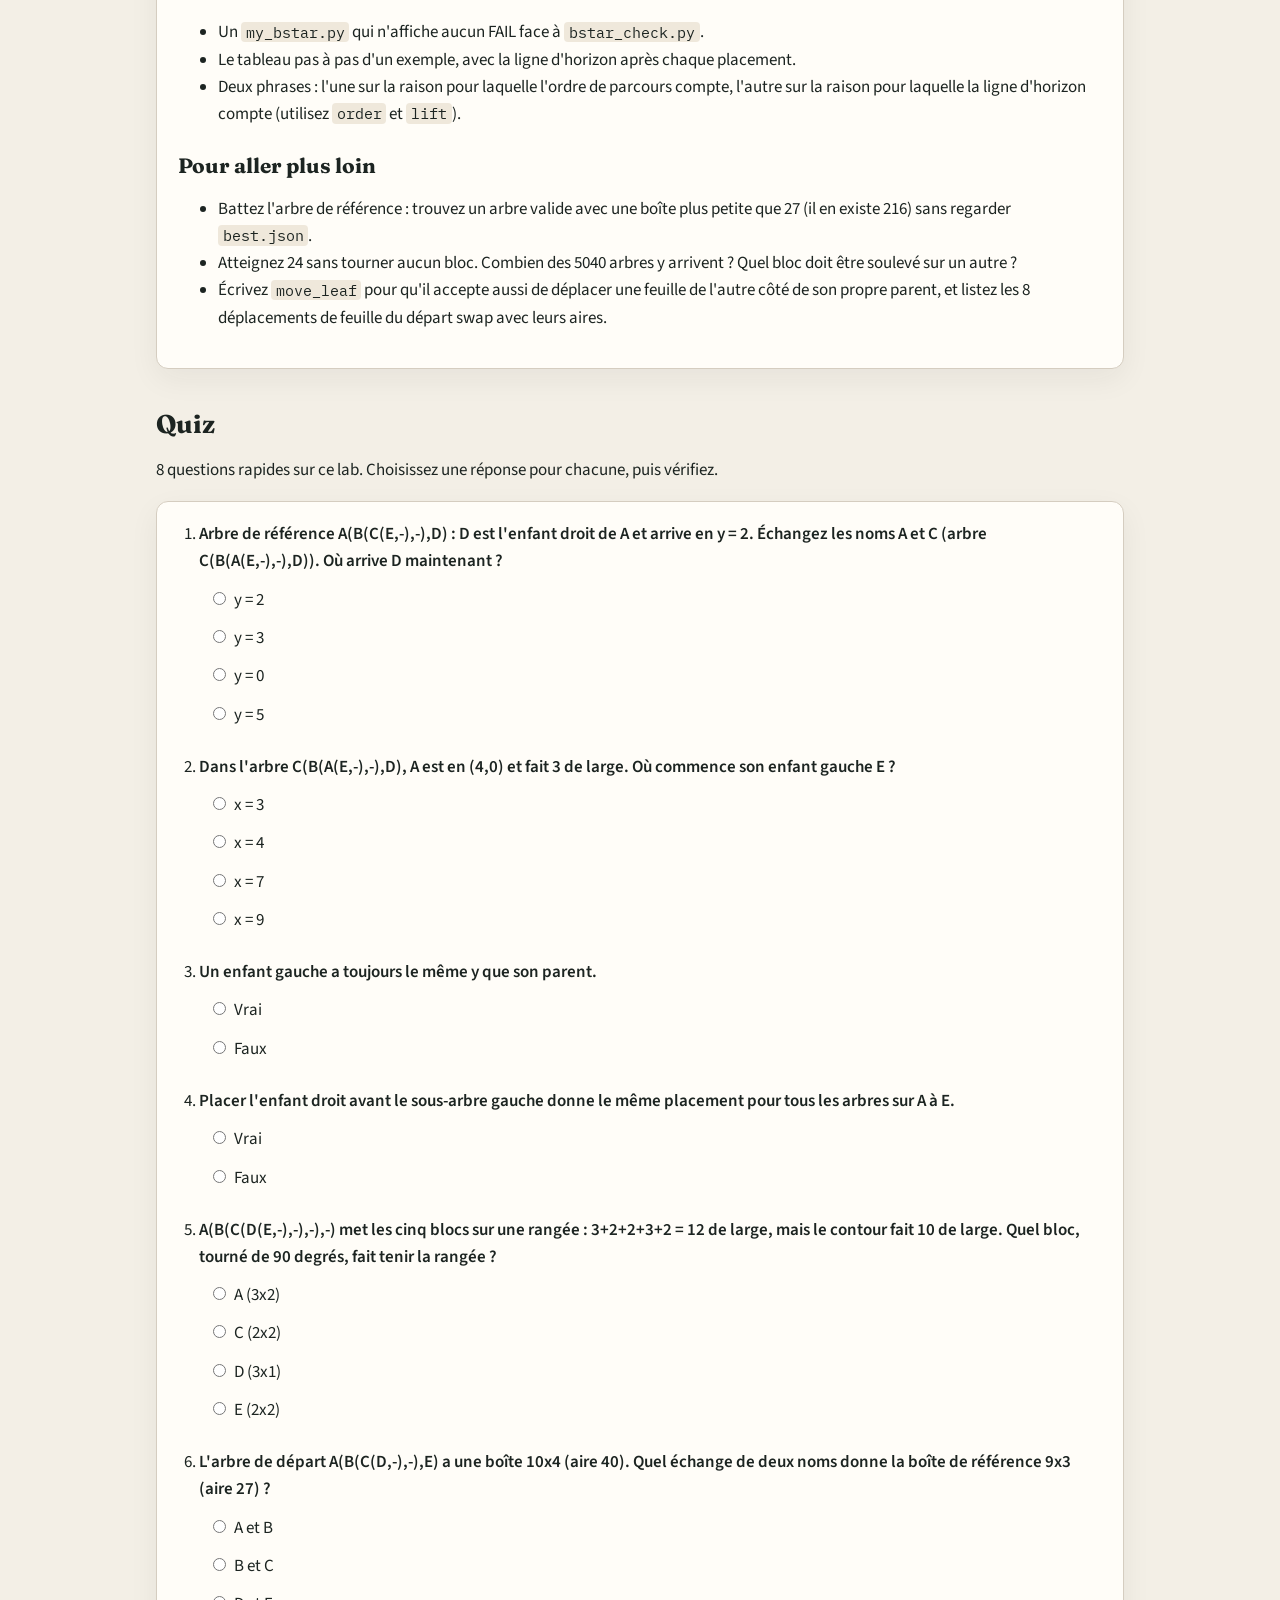
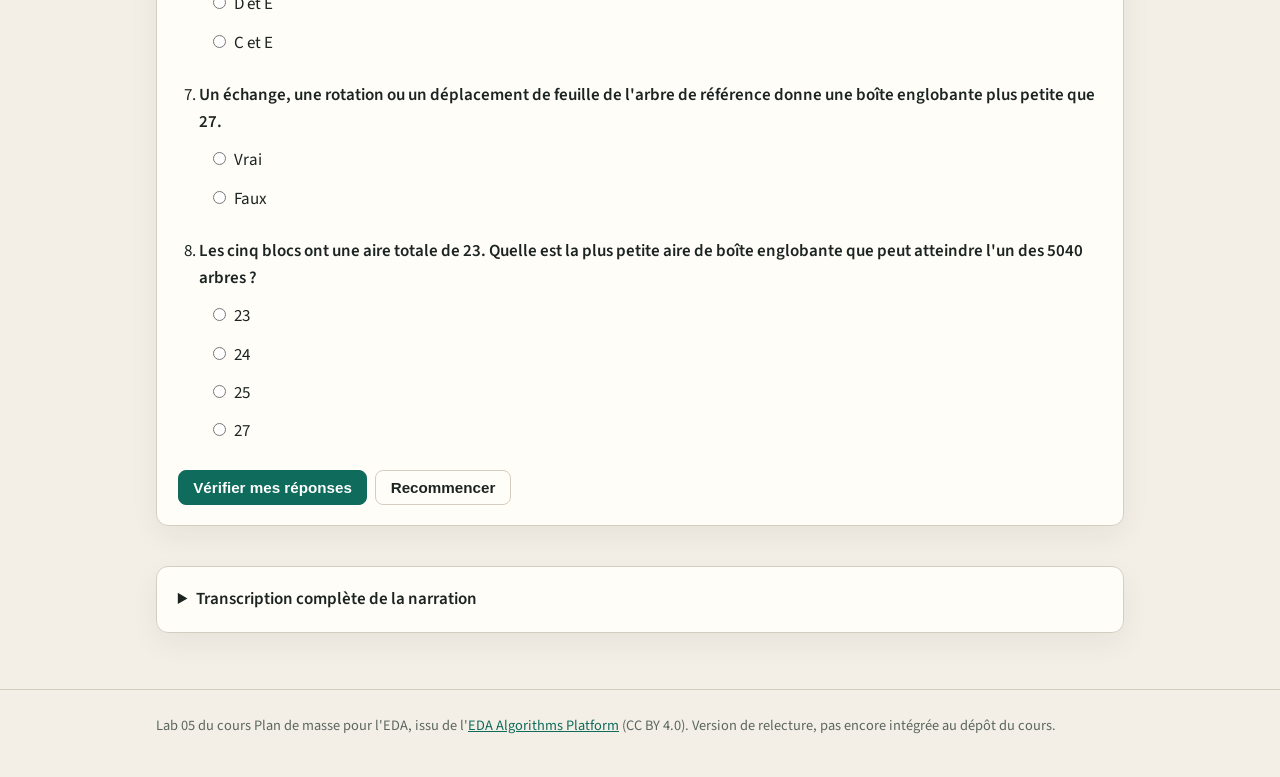
==== commit 847ab362: "Lab 05: animated lesson for part 3 (EN/FR)" ====
--- a/docs/fr/index.html
+++ b/docs/fr/index.html
@@ -35,7 +35,7 @@
 
     <section id="video">
       <div class="card video-card">
-        <div class="player" data-lang="fr" data-subs-label="Français"><video controls preload="metadata" poster="slides/poster-1.webp"><source src="parts/part-1.mp4" type="video/mp4"><track kind="subtitles" src="parts/part-1.vtt" srclang="fr" label="Français" default>Votre navigateur ne prend pas en charge la balise vidéo.</video><div class="speed" role="group" aria-label="Vitesse"><span>Vitesse</span><button type="button" class="chip" data-speed="1" aria-pressed="true">1×</button><button type="button" class="chip" data-speed="1.25" aria-pressed="false">1.25×</button><button type="button" class="chip" data-speed="1.5" aria-pressed="false">1.5×</button><button type="button" class="chip" data-speed="1.75" aria-pressed="false">1.75×</button><button type="button" class="chip" data-speed="2" aria-pressed="false">2×</button></div><p class="parts-note">Cinq courtes parties : la suivante démarre toute seule. Choisissez une partie ou une vitesse ; elle s'applique à toutes les parties. Chaque partie existe aussi en leçon interactive : utilisez le lien sous la partie.</p><ol class="parts"><li><button type="button" class="part" data-src="parts/part-1.mp4" data-vtt="parts/part-1.vtt" data-poster="slides/poster-1.webp" aria-current="true"><span class="pn">Partie 1</span><span class="pt">Un arbre est une recette</span><span class="pl">1:35</span></button><a class="lesson-link" href="lessons/part-1/">Leçon interactive</a></li><li><button type="button" class="part" data-src="parts/part-2.mp4" data-vtt="parts/part-2.vtt" data-poster="slides/poster-2.webp"><span class="pn">Partie 2</span><span class="pt">Parcourir l&#x27;arbre</span><span class="pl">1:04</span></button><a class="lesson-link" href="lessons/part-2/">Leçon interactive</a></li><li><button type="button" class="part" data-src="parts/part-3.mp4" data-vtt="parts/part-3.vtt" data-poster="slides/poster-3.webp"><span class="pn">Partie 3</span><span class="pt">La ligne d&#x27;horizon et le score</span><span class="pl">1:28</span></button></li><li><button type="button" class="part" data-src="parts/part-4.mp4" data-vtt="parts/part-4.vtt" data-poster="slides/poster-4.webp"><span class="pn">Partie 4</span><span class="pt">Trop large : tourner un bloc</span><span class="pl">1:15</span></button></li><li><button type="button" class="part" data-src="parts/part-5.mp4" data-vtt="parts/part-5.vtt" data-poster="slides/poster-5.webp"><span class="pn">Partie 5</span><span class="pt">Le plan de masse le plus serré, à vous</span><span class="pl">2:09</span></button></li></ol></div>
+        <div class="player" data-lang="fr" data-subs-label="Français"><video controls preload="metadata" poster="slides/poster-1.webp"><source src="parts/part-1.mp4" type="video/mp4"><track kind="subtitles" src="parts/part-1.vtt" srclang="fr" label="Français" default>Votre navigateur ne prend pas en charge la balise vidéo.</video><div class="speed" role="group" aria-label="Vitesse"><span>Vitesse</span><button type="button" class="chip" data-speed="1" aria-pressed="true">1×</button><button type="button" class="chip" data-speed="1.25" aria-pressed="false">1.25×</button><button type="button" class="chip" data-speed="1.5" aria-pressed="false">1.5×</button><button type="button" class="chip" data-speed="1.75" aria-pressed="false">1.75×</button><button type="button" class="chip" data-speed="2" aria-pressed="false">2×</button></div><p class="parts-note">Cinq courtes parties : la suivante démarre toute seule. Choisissez une partie ou une vitesse ; elle s'applique à toutes les parties. Chaque partie existe aussi en leçon interactive : utilisez le lien sous la partie.</p><ol class="parts"><li><button type="button" class="part" data-src="parts/part-1.mp4" data-vtt="parts/part-1.vtt" data-poster="slides/poster-1.webp" aria-current="true"><span class="pn">Partie 1</span><span class="pt">Un arbre est une recette</span><span class="pl">1:35</span></button><a class="lesson-link" href="lessons/part-1/">Leçon interactive</a></li><li><button type="button" class="part" data-src="parts/part-2.mp4" data-vtt="parts/part-2.vtt" data-poster="slides/poster-2.webp"><span class="pn">Partie 2</span><span class="pt">Parcourir l&#x27;arbre</span><span class="pl">1:04</span></button><a class="lesson-link" href="lessons/part-2/">Leçon interactive</a></li><li><button type="button" class="part" data-src="parts/part-3.mp4" data-vtt="parts/part-3.vtt" data-poster="slides/poster-3.webp"><span class="pn">Partie 3</span><span class="pt">La ligne d&#x27;horizon et le score</span><span class="pl">1:28</span></button><a class="lesson-link" href="lessons/part-3/">Leçon interactive</a></li><li><button type="button" class="part" data-src="parts/part-4.mp4" data-vtt="parts/part-4.vtt" data-poster="slides/poster-4.webp"><span class="pn">Partie 4</span><span class="pt">Trop large : tourner un bloc</span><span class="pl">1:15</span></button></li><li><button type="button" class="part" data-src="parts/part-5.mp4" data-vtt="parts/part-5.vtt" data-poster="slides/poster-5.webp"><span class="pn">Partie 5</span><span class="pt">Le plan de masse le plus serré, à vous</span><span class="pl">2:09</span></button></li></ol></div>
         <p class="meta"><strong>7:32</strong> · 5 parties · 32 diapositives · narration en français et sous-titres</p>
         <div class="btns"><a class="btn" href="video.mp4" download>Télécharger la vidéo complète (MP4)</a><a class="btn" href="subs.srt" download>Sous-titres (SRT)</a></div>
       </div>
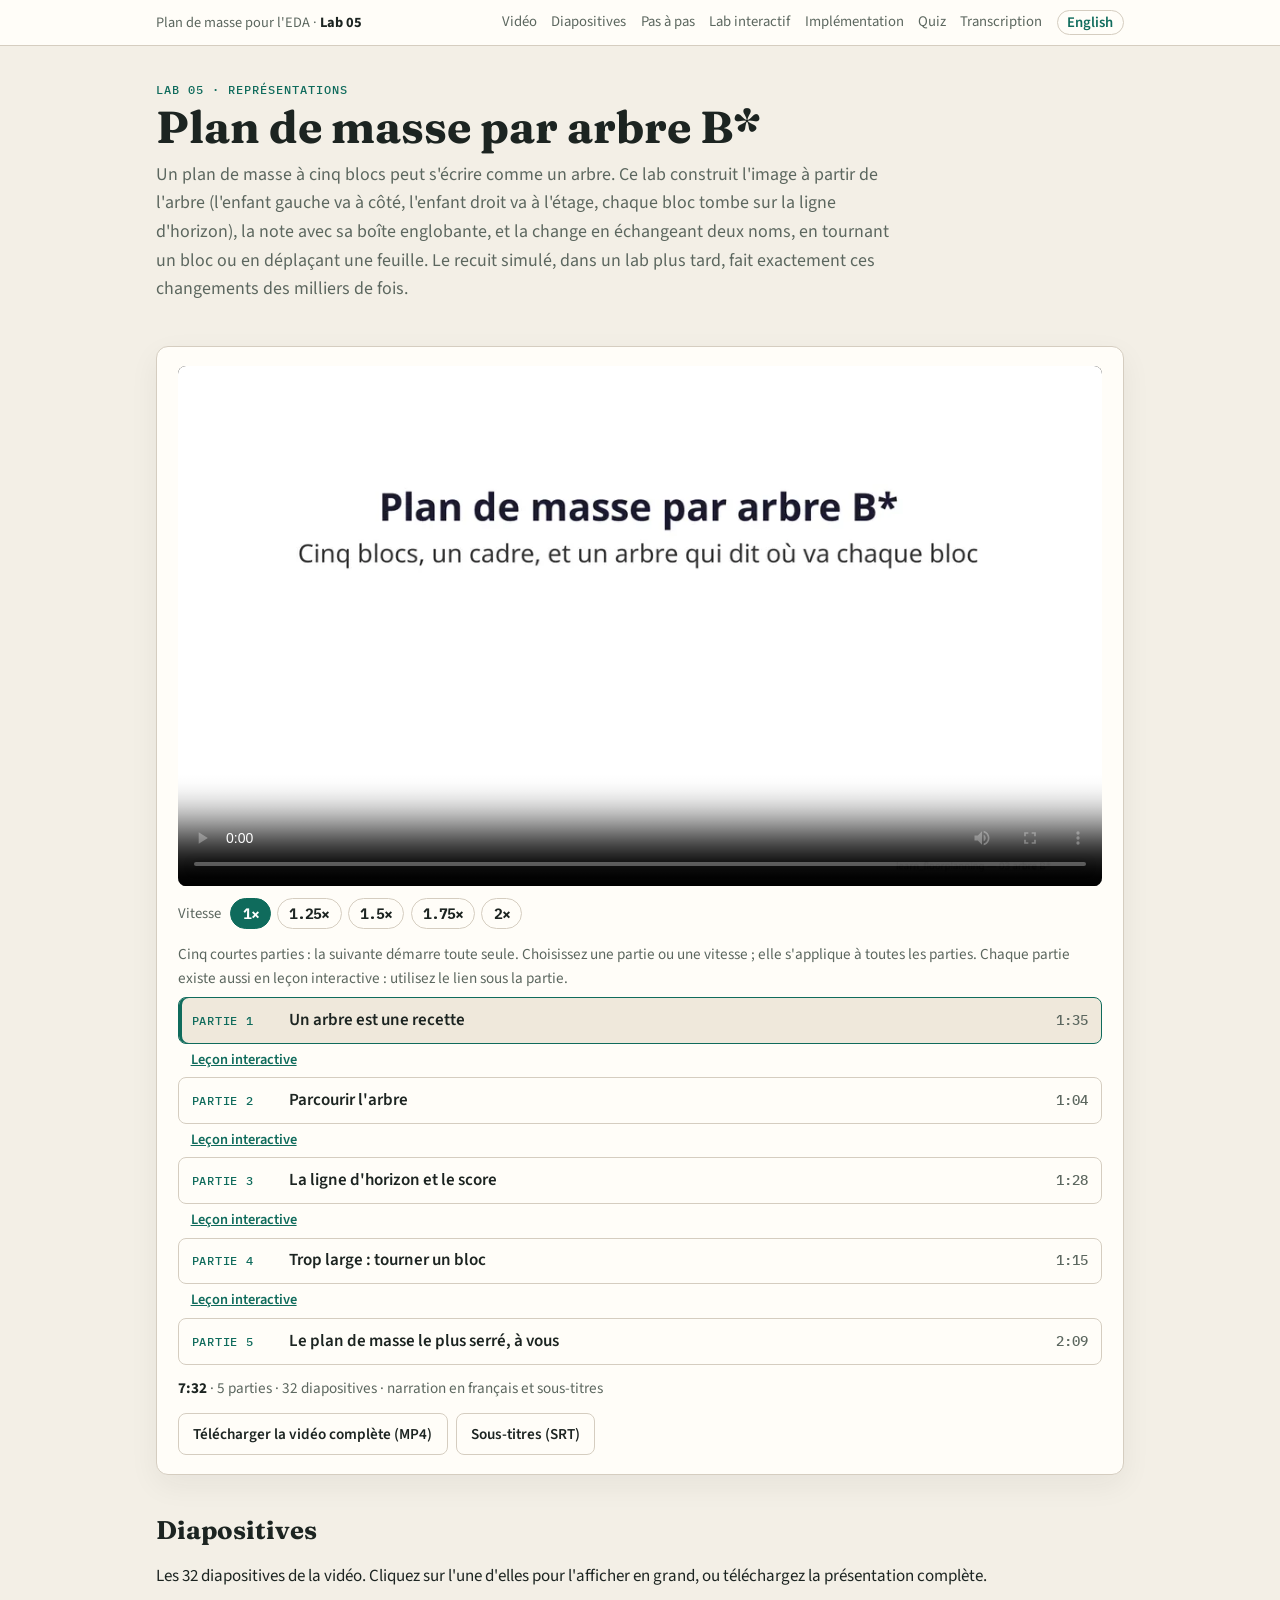
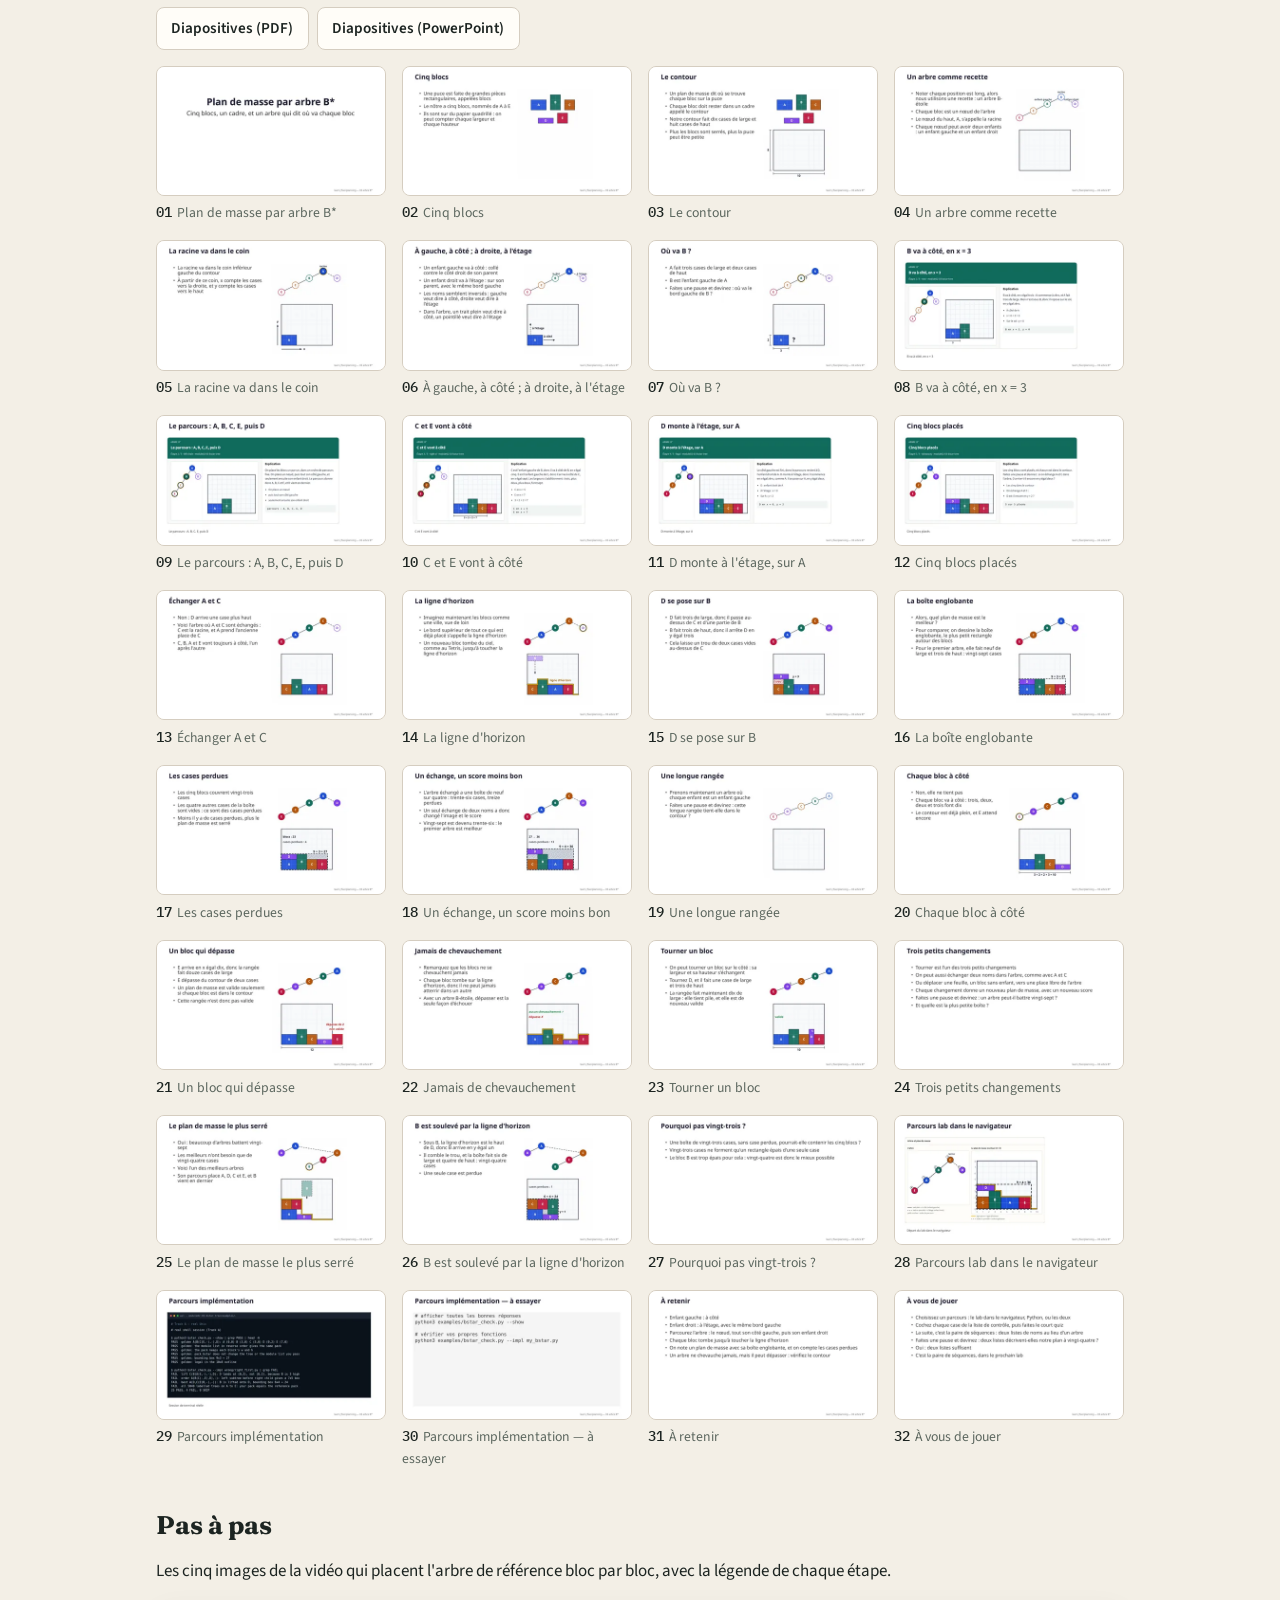
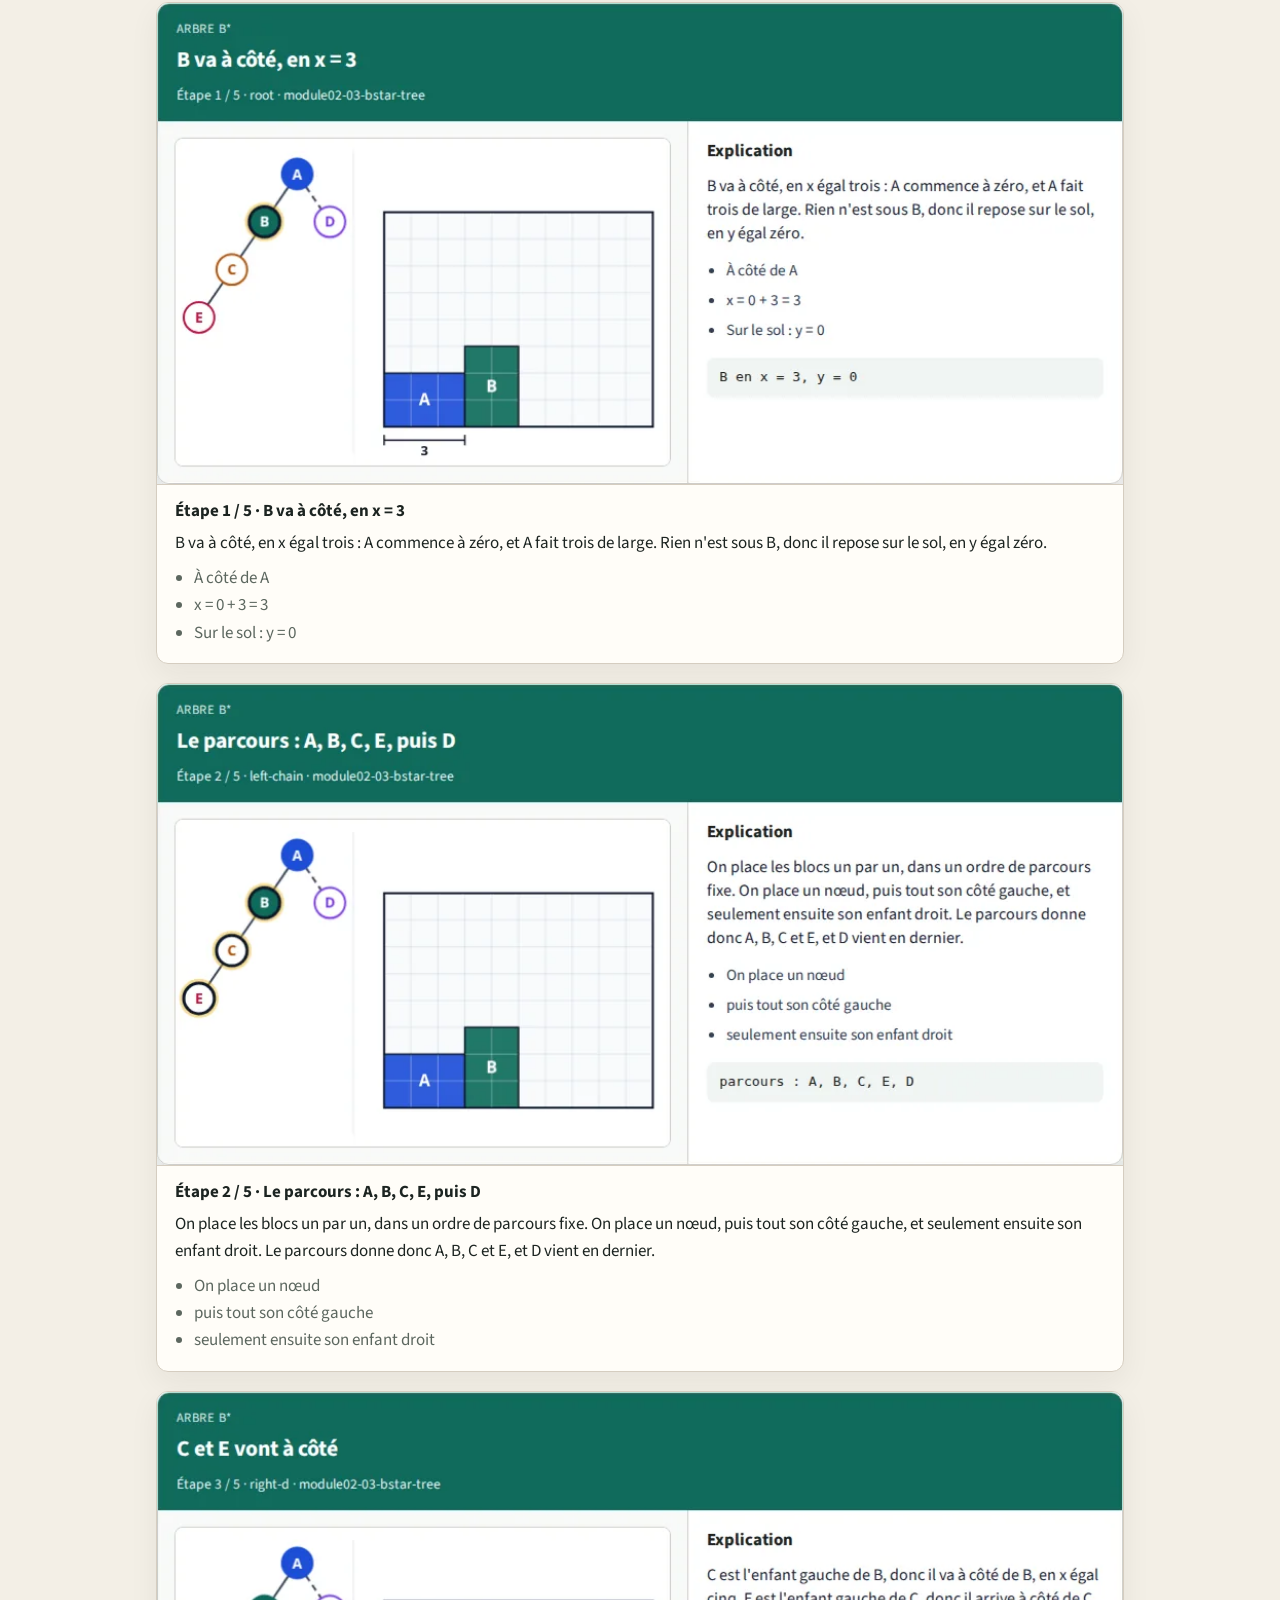
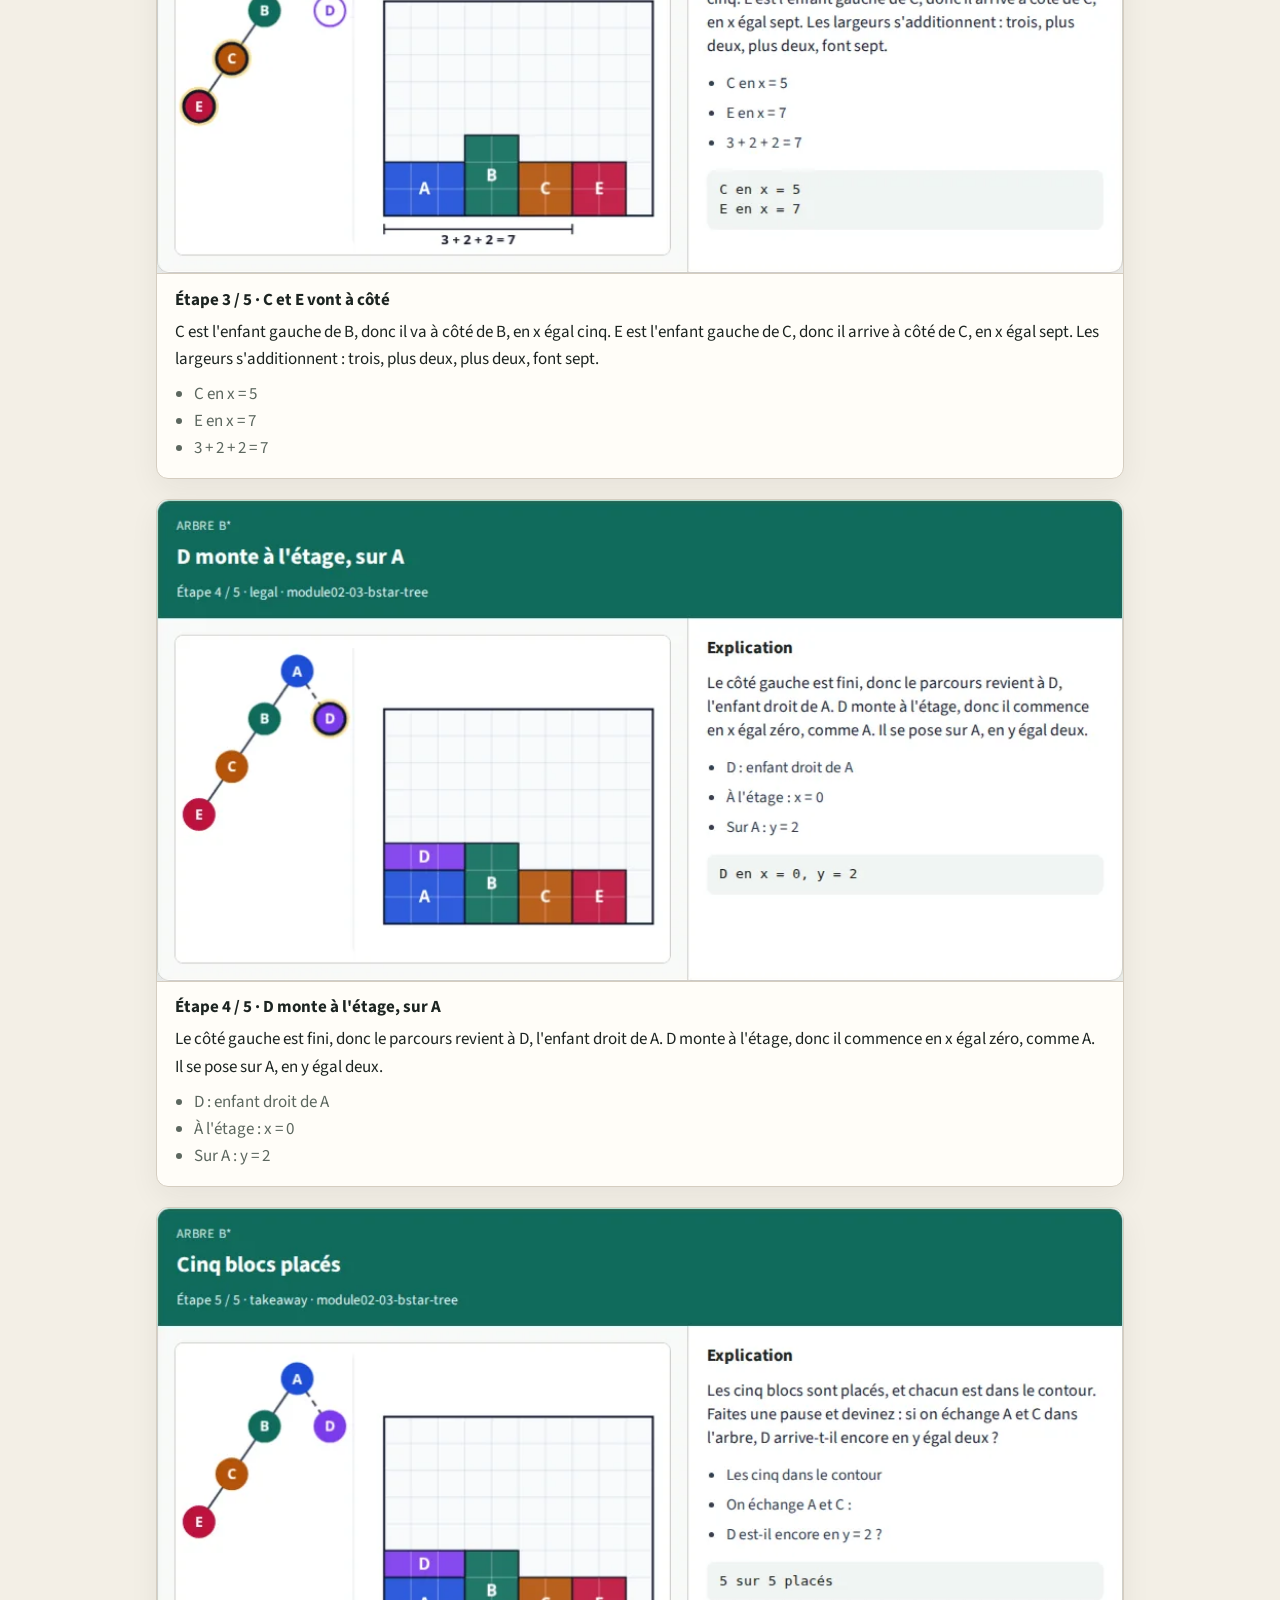
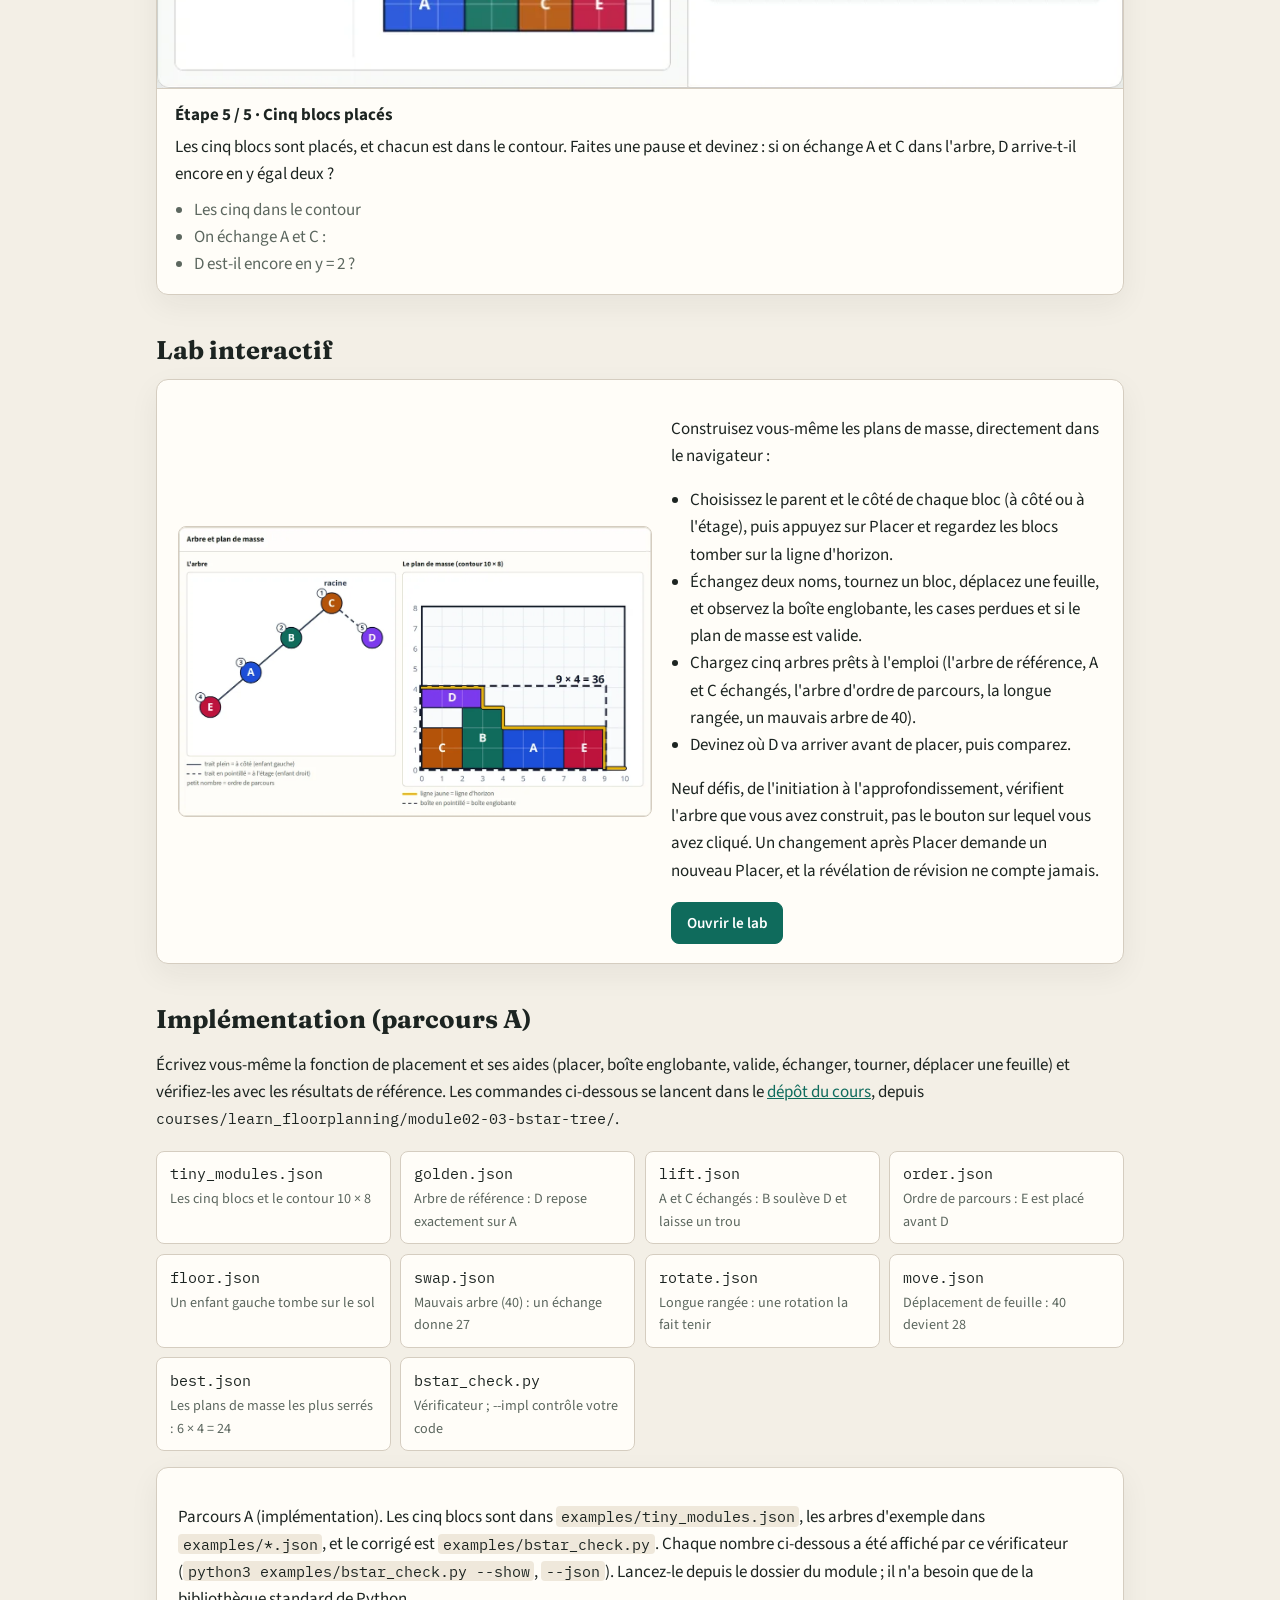
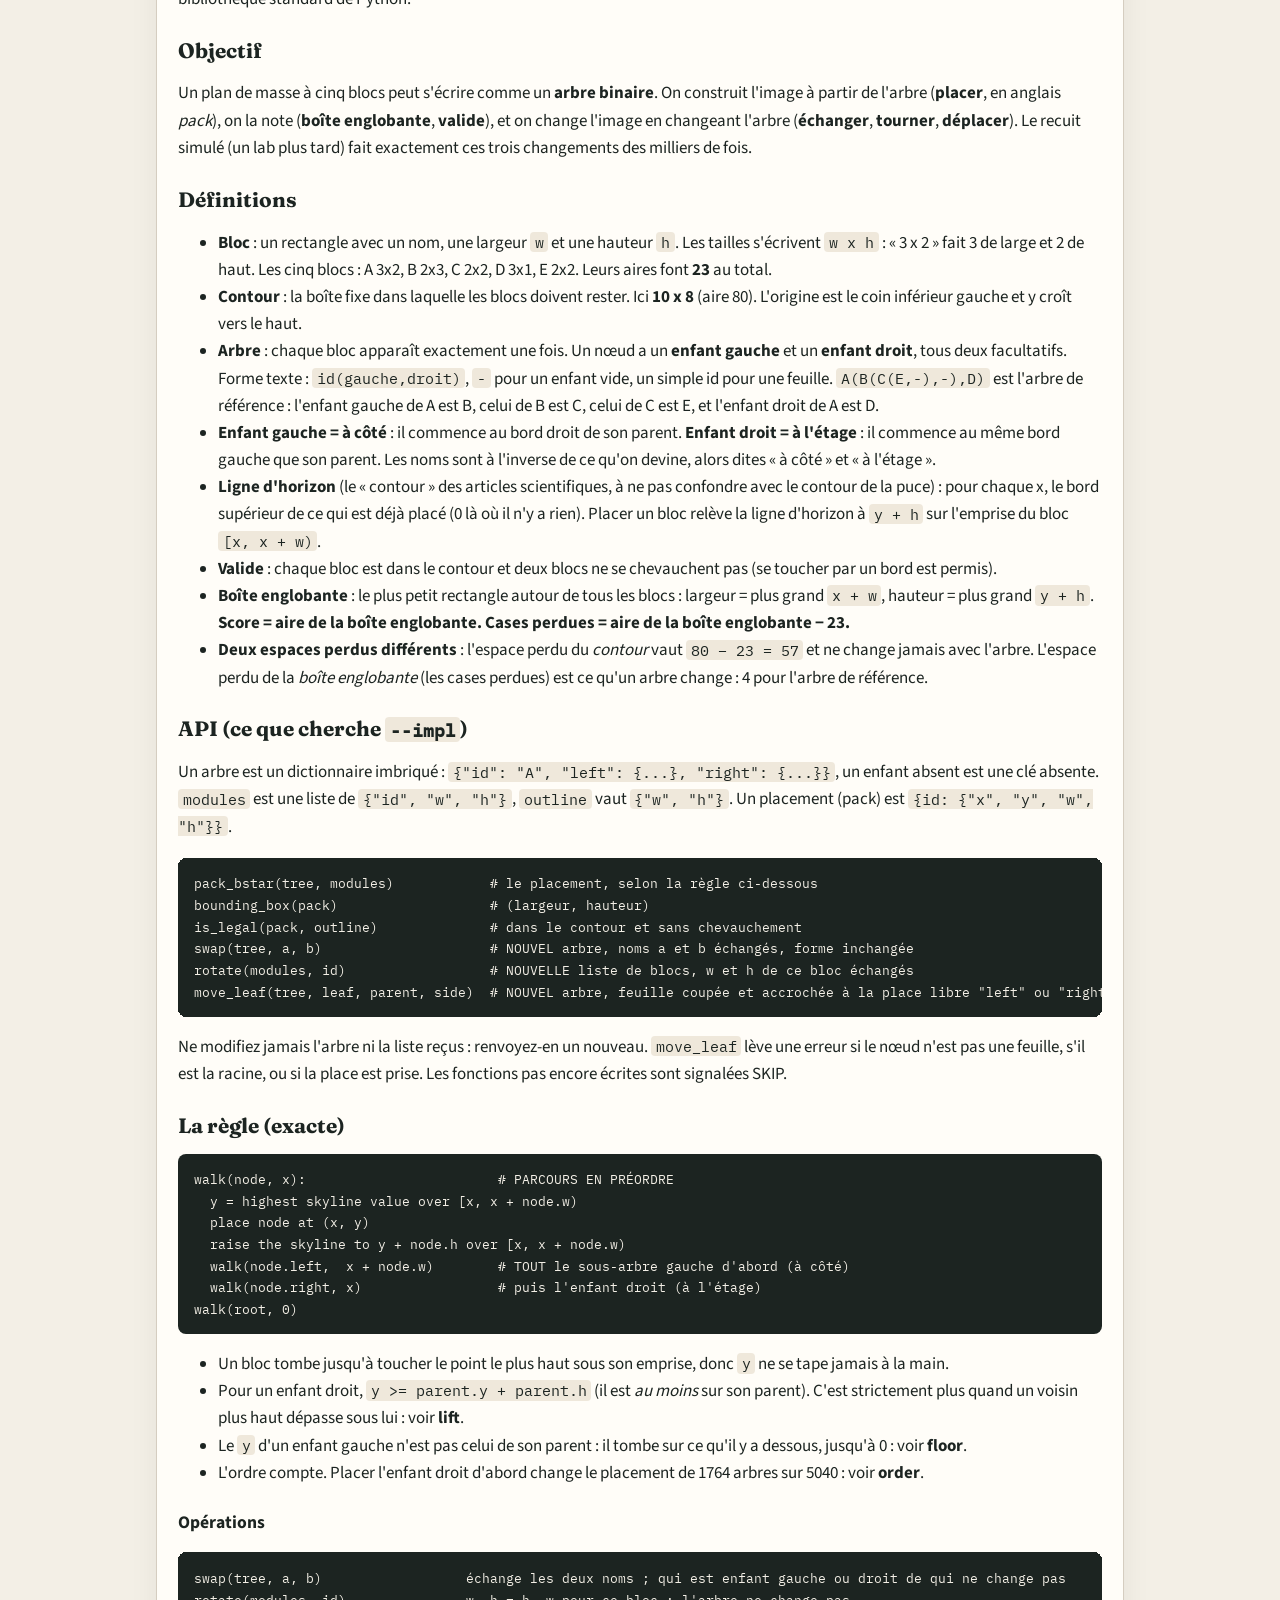
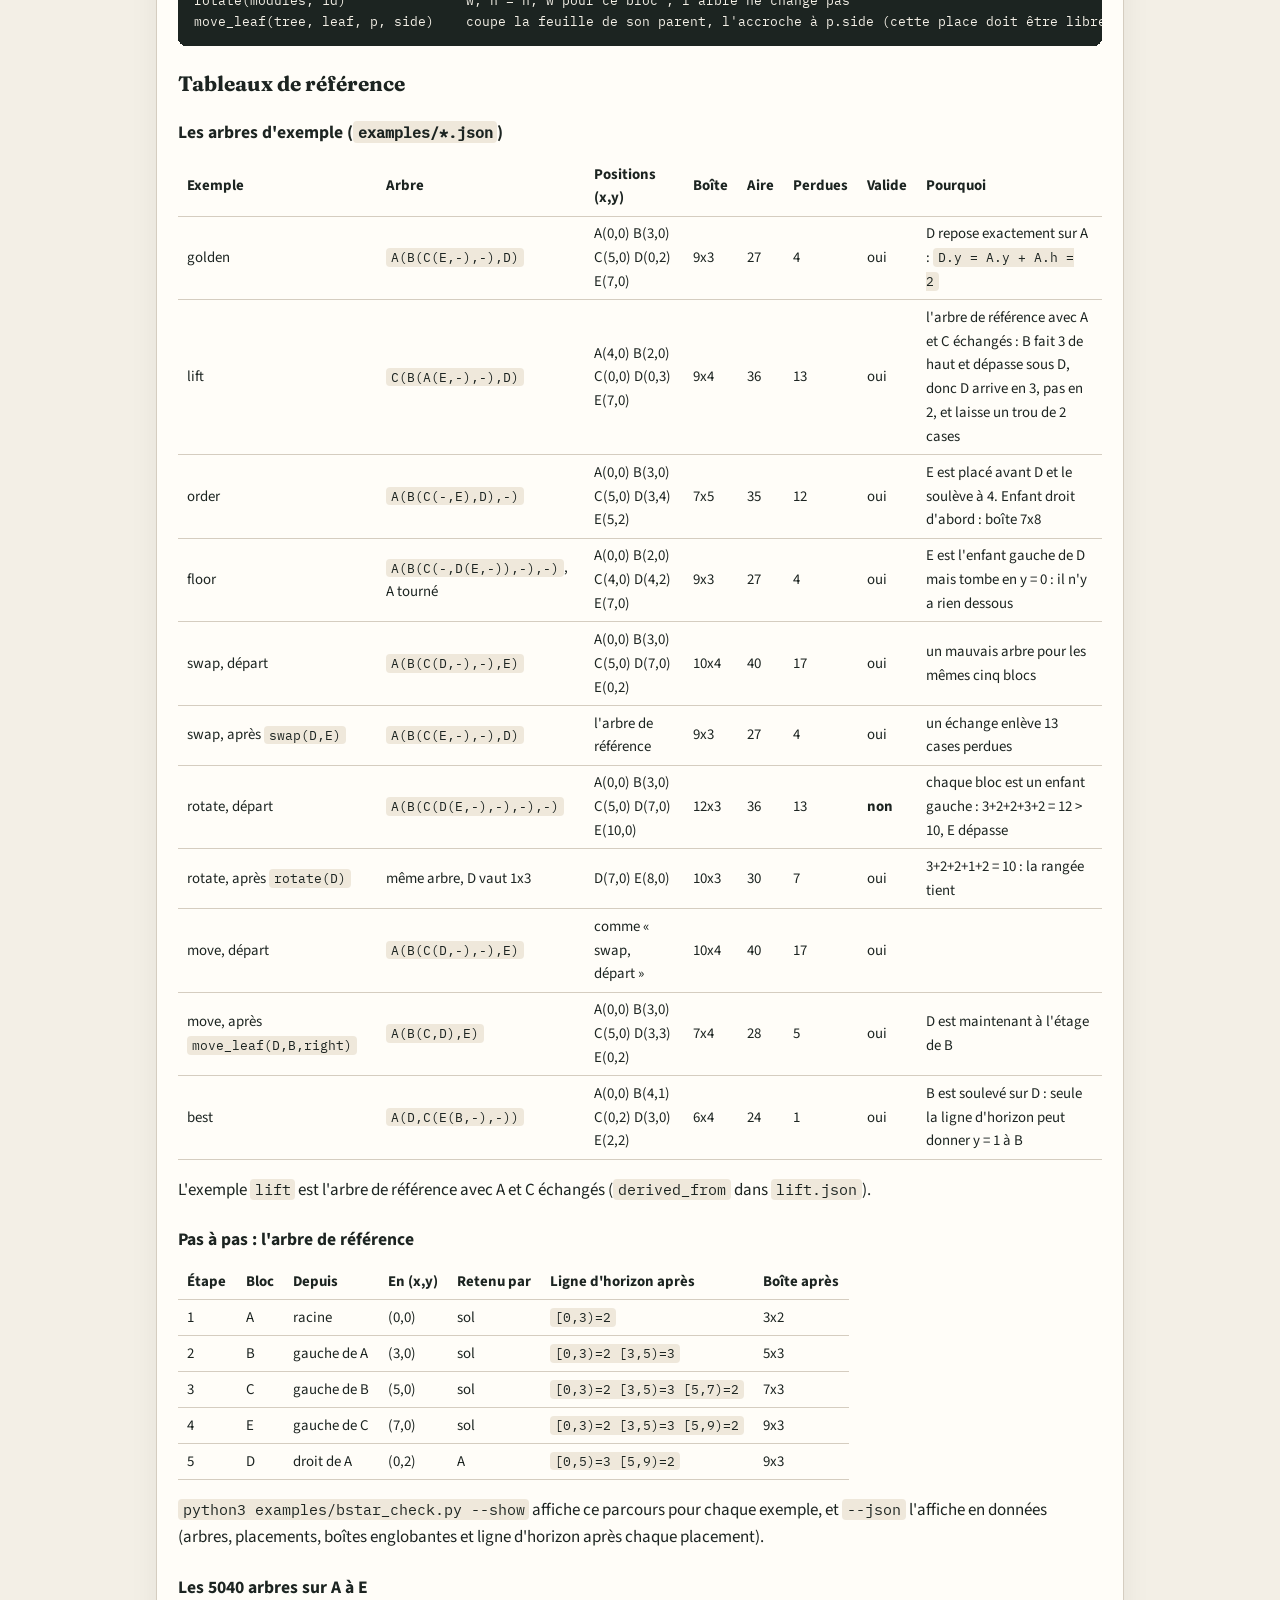
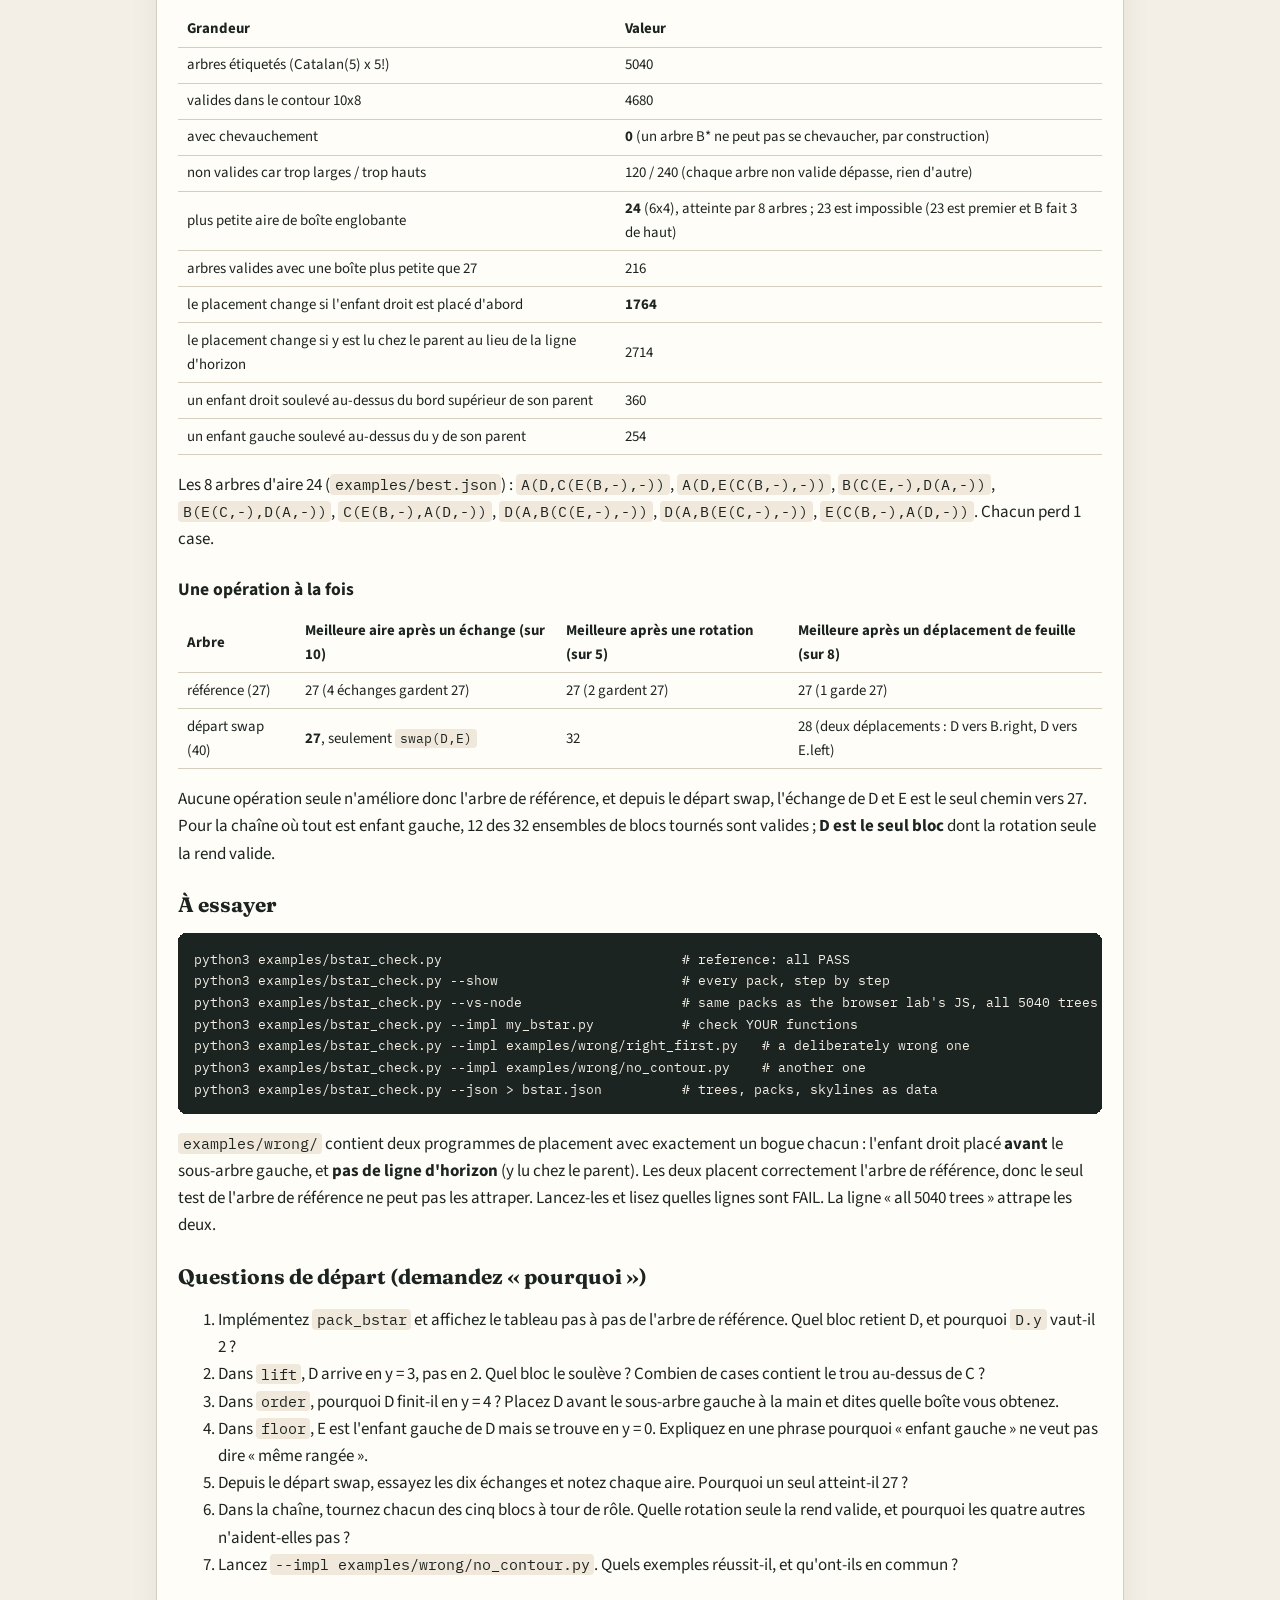
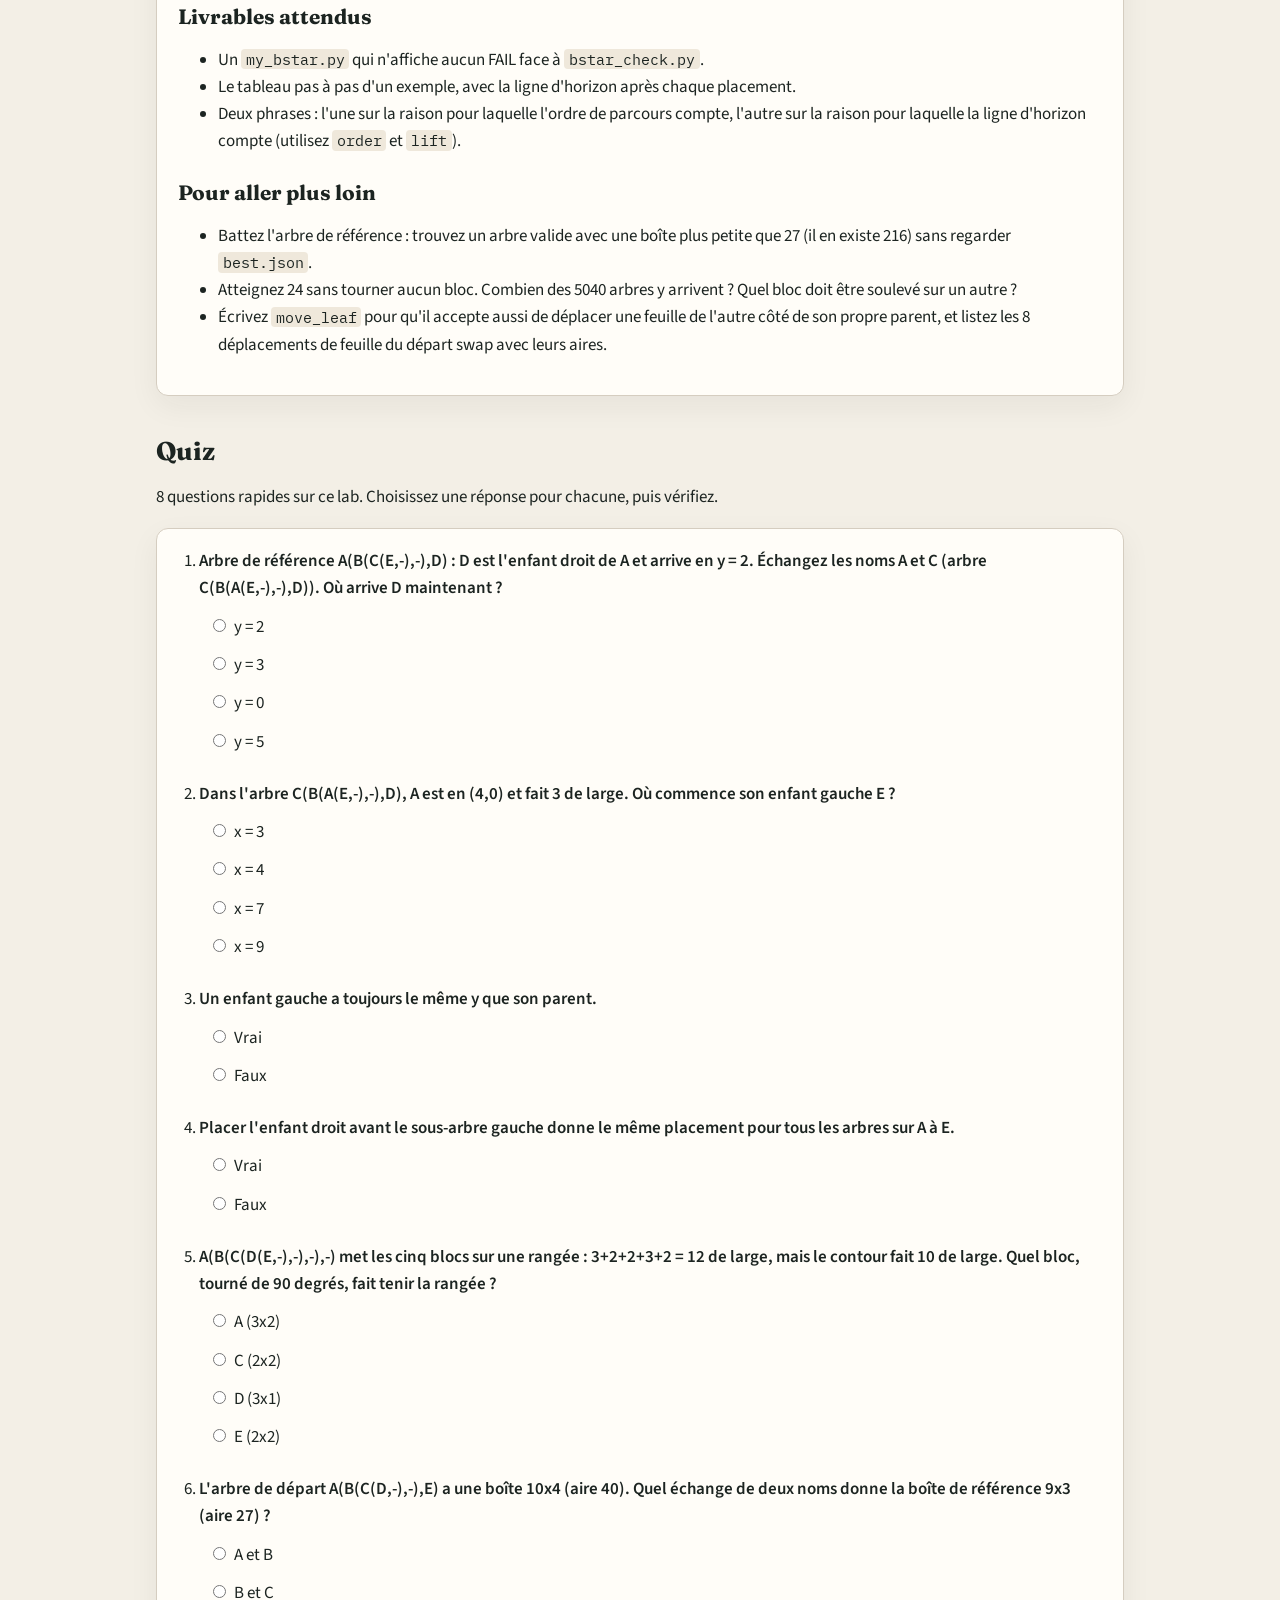
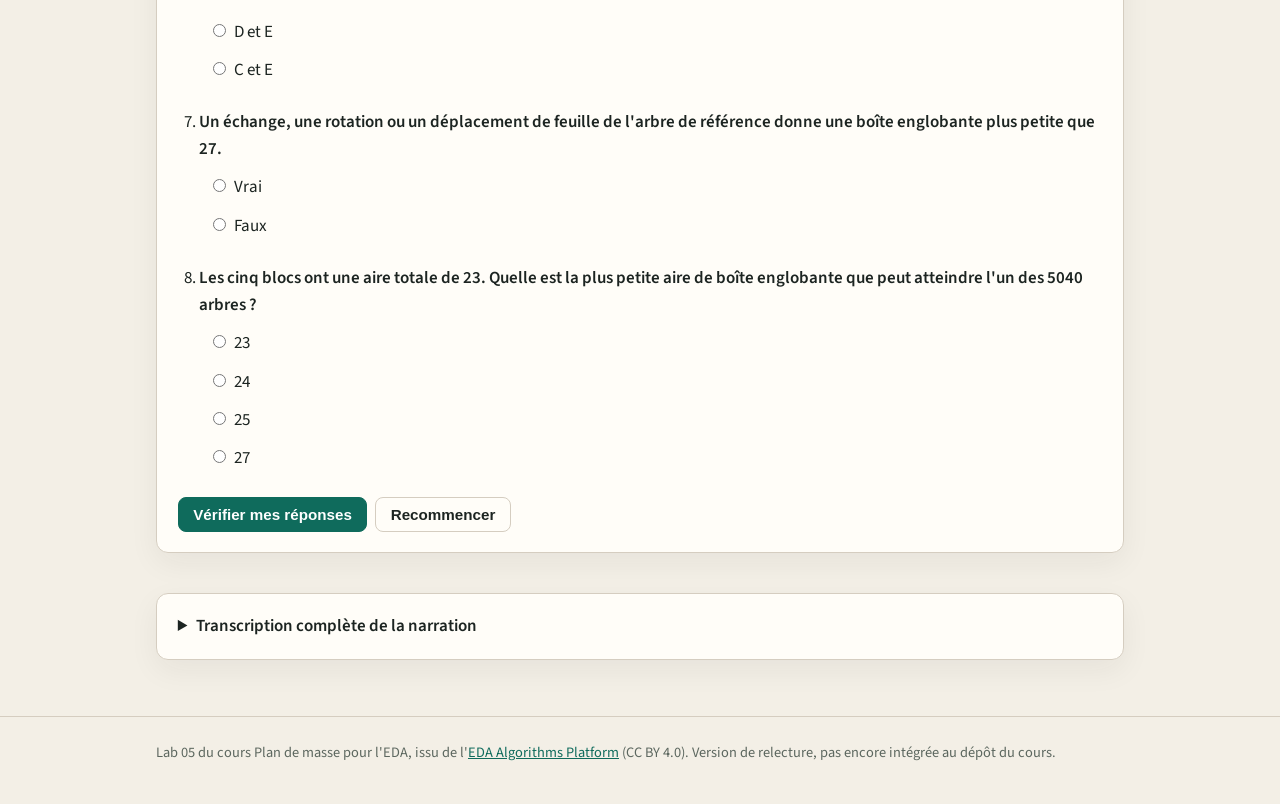
==== commit 2432b83d: "Lab 05: animated lesson for part 4 (EN/FR)" ====
--- a/docs/fr/index.html
+++ b/docs/fr/index.html
@@ -35,7 +35,7 @@
 
     <section id="video">
       <div class="card video-card">
-        <div class="player" data-lang="fr" data-subs-label="Français"><video controls preload="metadata" poster="slides/poster-1.webp"><source src="parts/part-1.mp4" type="video/mp4"><track kind="subtitles" src="parts/part-1.vtt" srclang="fr" label="Français" default>Votre navigateur ne prend pas en charge la balise vidéo.</video><div class="speed" role="group" aria-label="Vitesse"><span>Vitesse</span><button type="button" class="chip" data-speed="1" aria-pressed="true">1×</button><button type="button" class="chip" data-speed="1.25" aria-pressed="false">1.25×</button><button type="button" class="chip" data-speed="1.5" aria-pressed="false">1.5×</button><button type="button" class="chip" data-speed="1.75" aria-pressed="false">1.75×</button><button type="button" class="chip" data-speed="2" aria-pressed="false">2×</button></div><p class="parts-note">Cinq courtes parties : la suivante démarre toute seule. Choisissez une partie ou une vitesse ; elle s'applique à toutes les parties. Chaque partie existe aussi en leçon interactive : utilisez le lien sous la partie.</p><ol class="parts"><li><button type="button" class="part" data-src="parts/part-1.mp4" data-vtt="parts/part-1.vtt" data-poster="slides/poster-1.webp" aria-current="true"><span class="pn">Partie 1</span><span class="pt">Un arbre est une recette</span><span class="pl">1:35</span></button><a class="lesson-link" href="lessons/part-1/">Leçon interactive</a></li><li><button type="button" class="part" data-src="parts/part-2.mp4" data-vtt="parts/part-2.vtt" data-poster="slides/poster-2.webp"><span class="pn">Partie 2</span><span class="pt">Parcourir l&#x27;arbre</span><span class="pl">1:04</span></button><a class="lesson-link" href="lessons/part-2/">Leçon interactive</a></li><li><button type="button" class="part" data-src="parts/part-3.mp4" data-vtt="parts/part-3.vtt" data-poster="slides/poster-3.webp"><span class="pn">Partie 3</span><span class="pt">La ligne d&#x27;horizon et le score</span><span class="pl">1:28</span></button><a class="lesson-link" href="lessons/part-3/">Leçon interactive</a></li><li><button type="button" class="part" data-src="parts/part-4.mp4" data-vtt="parts/part-4.vtt" data-poster="slides/poster-4.webp"><span class="pn">Partie 4</span><span class="pt">Trop large : tourner un bloc</span><span class="pl">1:15</span></button></li><li><button type="button" class="part" data-src="parts/part-5.mp4" data-vtt="parts/part-5.vtt" data-poster="slides/poster-5.webp"><span class="pn">Partie 5</span><span class="pt">Le plan de masse le plus serré, à vous</span><span class="pl">2:09</span></button></li></ol></div>
+        <div class="player" data-lang="fr" data-subs-label="Français"><video controls preload="metadata" poster="slides/poster-1.webp"><source src="parts/part-1.mp4" type="video/mp4"><track kind="subtitles" src="parts/part-1.vtt" srclang="fr" label="Français" default>Votre navigateur ne prend pas en charge la balise vidéo.</video><div class="speed" role="group" aria-label="Vitesse"><span>Vitesse</span><button type="button" class="chip" data-speed="1" aria-pressed="true">1×</button><button type="button" class="chip" data-speed="1.25" aria-pressed="false">1.25×</button><button type="button" class="chip" data-speed="1.5" aria-pressed="false">1.5×</button><button type="button" class="chip" data-speed="1.75" aria-pressed="false">1.75×</button><button type="button" class="chip" data-speed="2" aria-pressed="false">2×</button></div><p class="parts-note">Cinq courtes parties : la suivante démarre toute seule. Choisissez une partie ou une vitesse ; elle s'applique à toutes les parties. Chaque partie existe aussi en leçon interactive : utilisez le lien sous la partie.</p><ol class="parts"><li><button type="button" class="part" data-src="parts/part-1.mp4" data-vtt="parts/part-1.vtt" data-poster="slides/poster-1.webp" aria-current="true"><span class="pn">Partie 1</span><span class="pt">Un arbre est une recette</span><span class="pl">1:35</span></button><a class="lesson-link" href="lessons/part-1/">Leçon interactive</a></li><li><button type="button" class="part" data-src="parts/part-2.mp4" data-vtt="parts/part-2.vtt" data-poster="slides/poster-2.webp"><span class="pn">Partie 2</span><span class="pt">Parcourir l&#x27;arbre</span><span class="pl">1:04</span></button><a class="lesson-link" href="lessons/part-2/">Leçon interactive</a></li><li><button type="button" class="part" data-src="parts/part-3.mp4" data-vtt="parts/part-3.vtt" data-poster="slides/poster-3.webp"><span class="pn">Partie 3</span><span class="pt">La ligne d&#x27;horizon et le score</span><span class="pl">1:28</span></button><a class="lesson-link" href="lessons/part-3/">Leçon interactive</a></li><li><button type="button" class="part" data-src="parts/part-4.mp4" data-vtt="parts/part-4.vtt" data-poster="slides/poster-4.webp"><span class="pn">Partie 4</span><span class="pt">Trop large : tourner un bloc</span><span class="pl">1:15</span></button><a class="lesson-link" href="lessons/part-4/">Leçon interactive</a></li><li><button type="button" class="part" data-src="parts/part-5.mp4" data-vtt="parts/part-5.vtt" data-poster="slides/poster-5.webp"><span class="pn">Partie 5</span><span class="pt">Le plan de masse le plus serré, à vous</span><span class="pl">2:09</span></button></li></ol></div>
         <p class="meta"><strong>7:32</strong> · 5 parties · 32 diapositives · narration en français et sous-titres</p>
         <div class="btns"><a class="btn" href="video.mp4" download>Télécharger la vidéo complète (MP4)</a><a class="btn" href="subs.srt" download>Sous-titres (SRT)</a></div>
       </div>
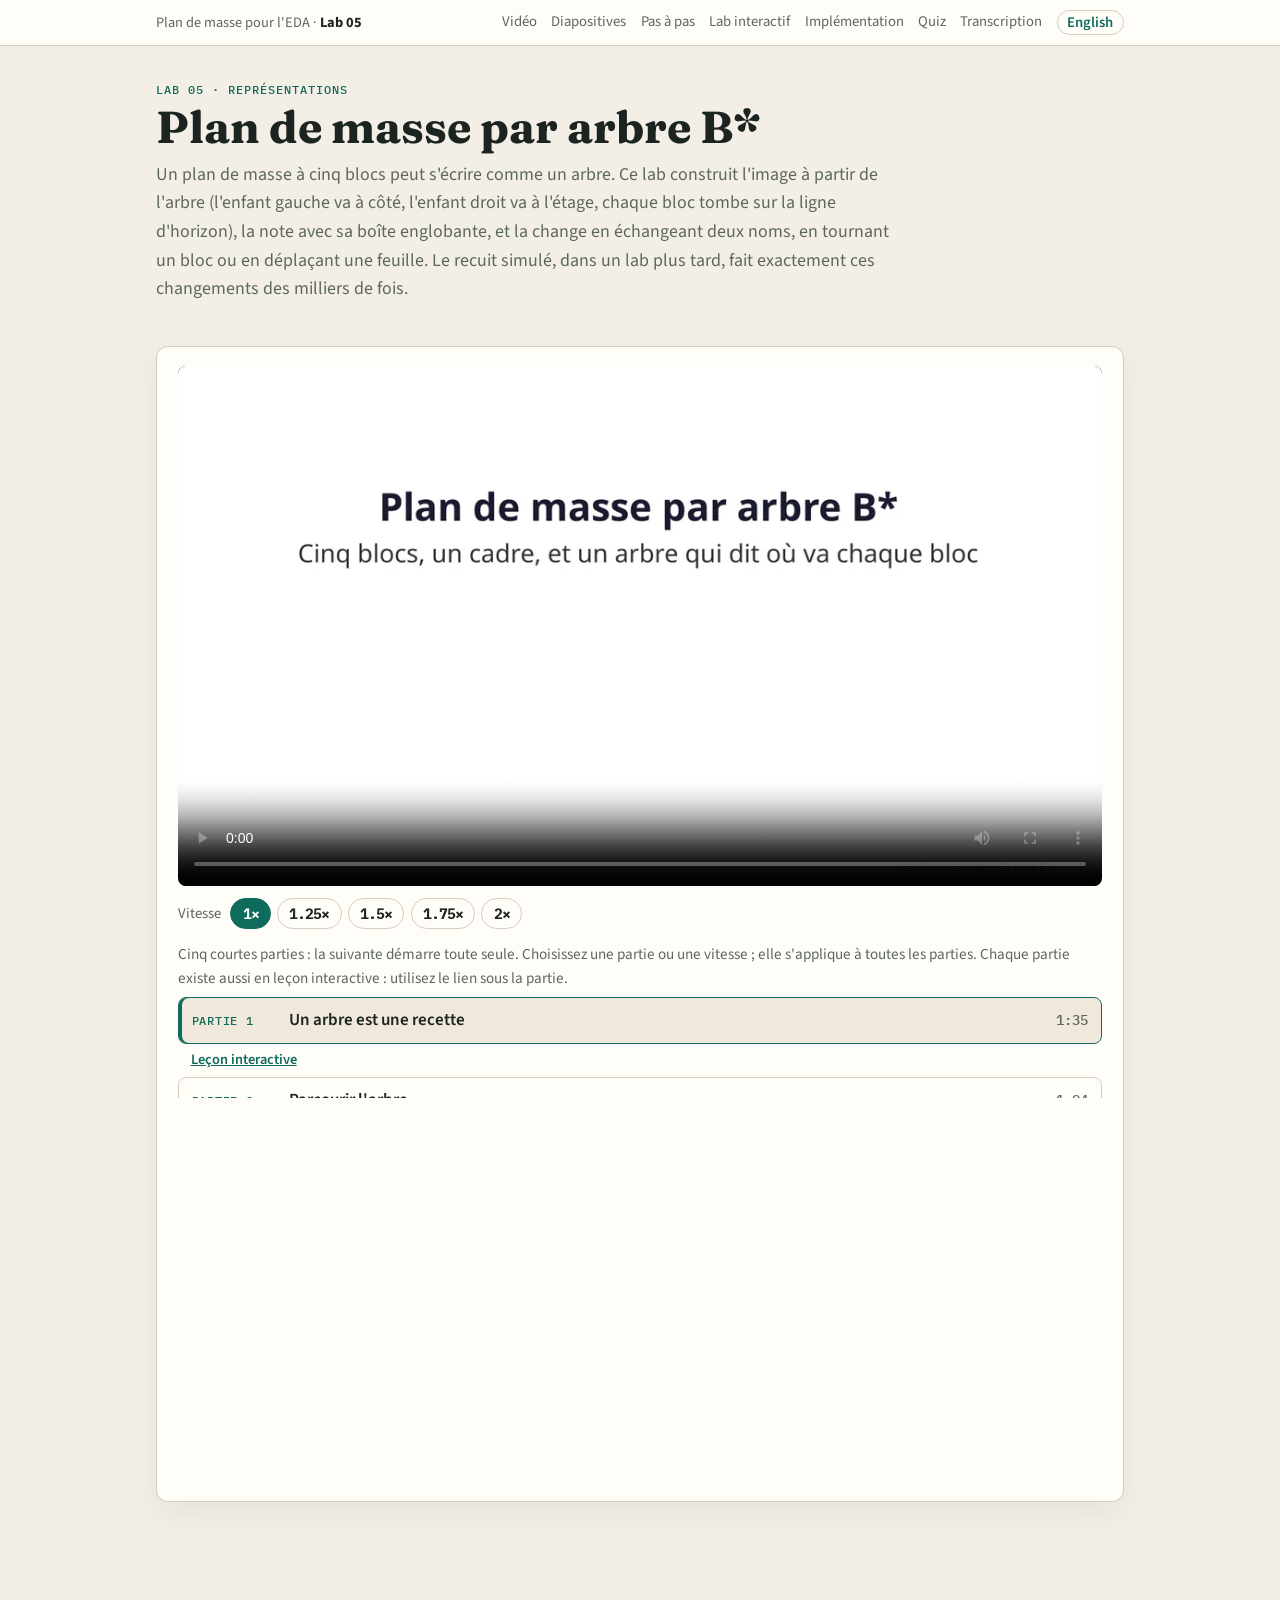
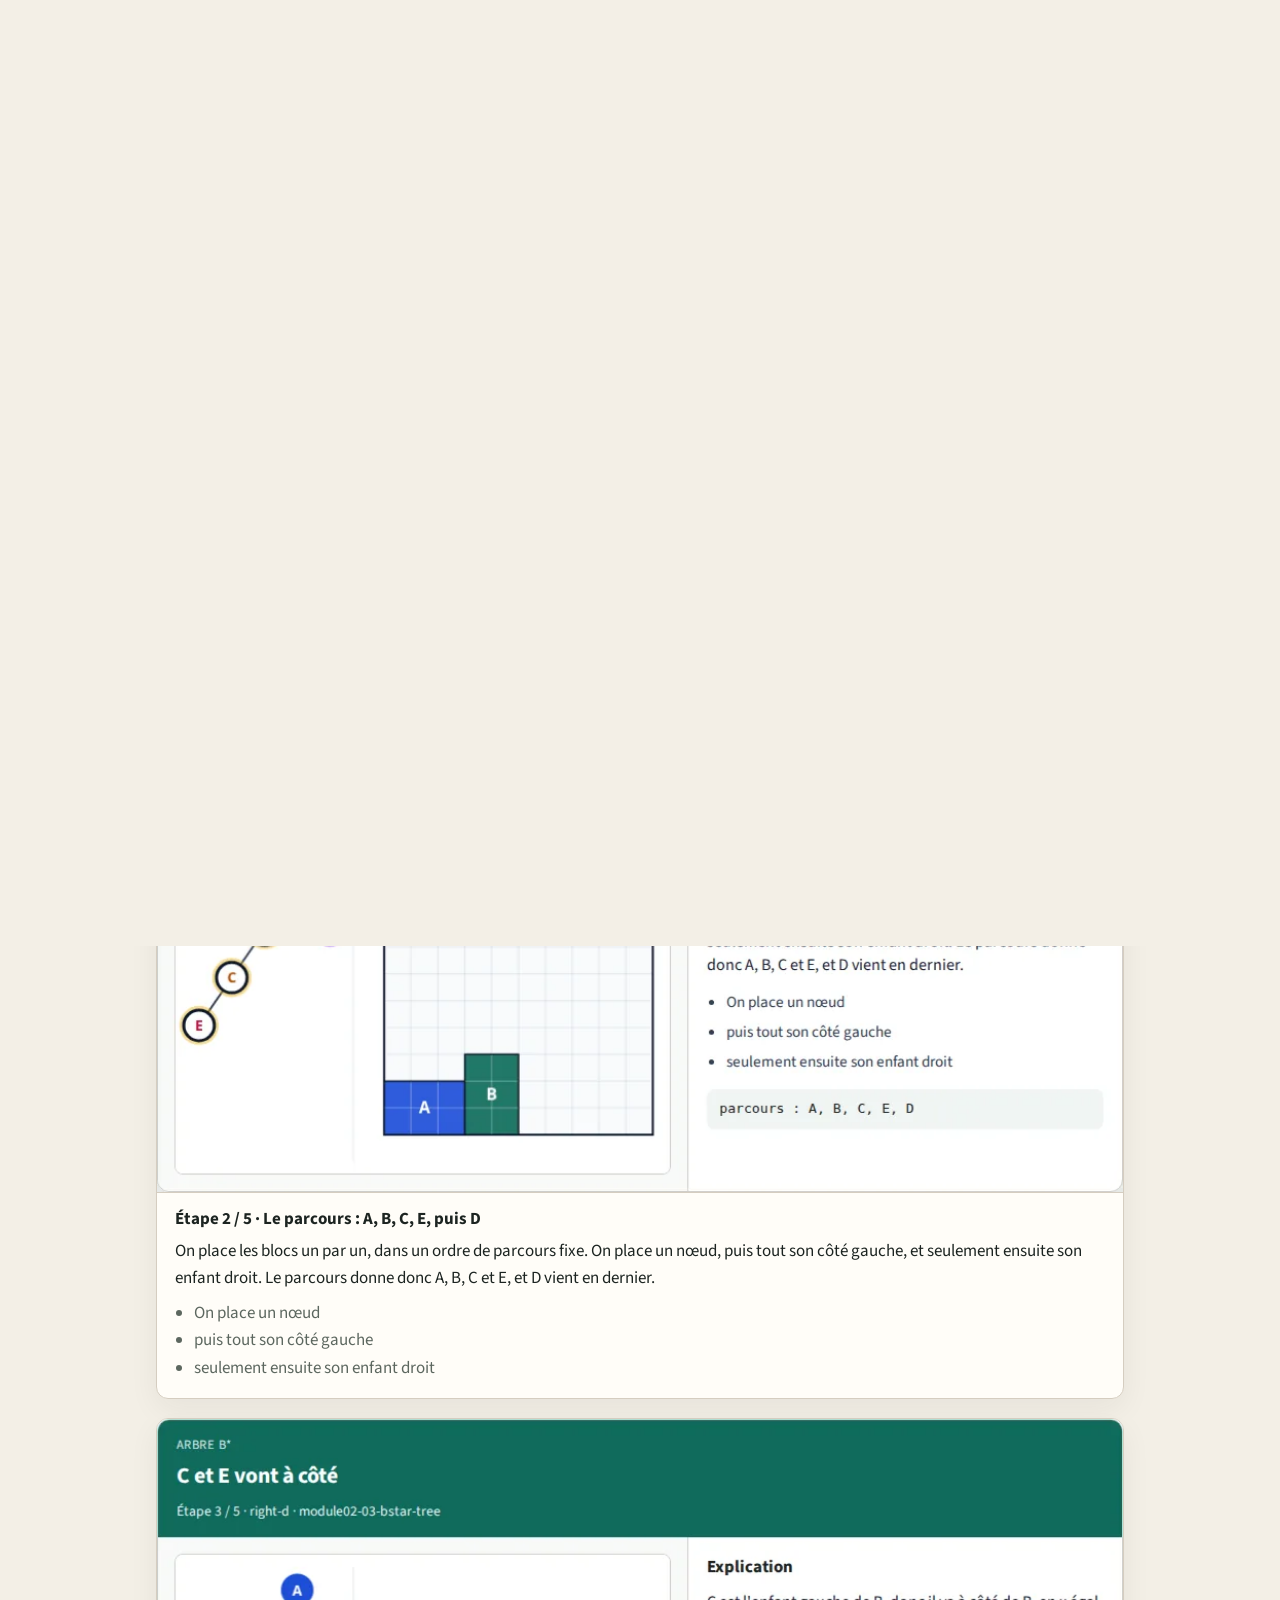
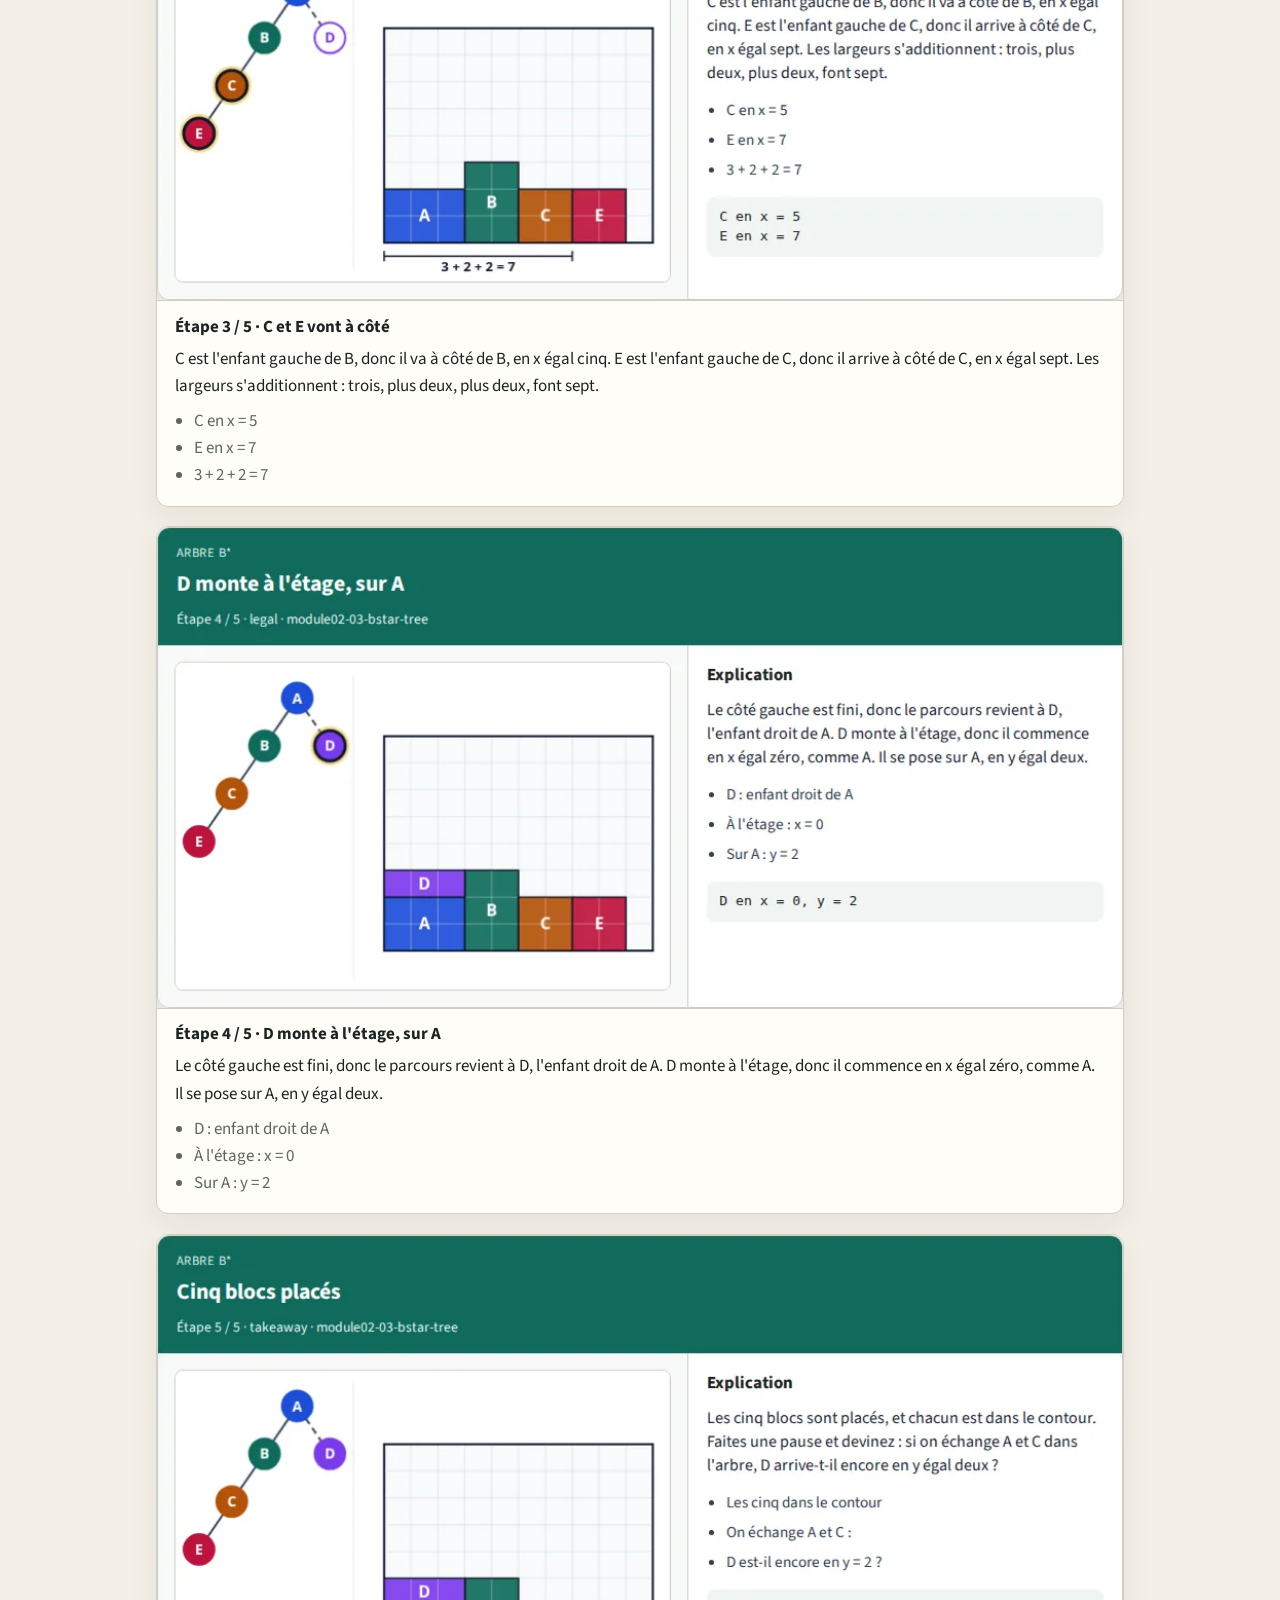
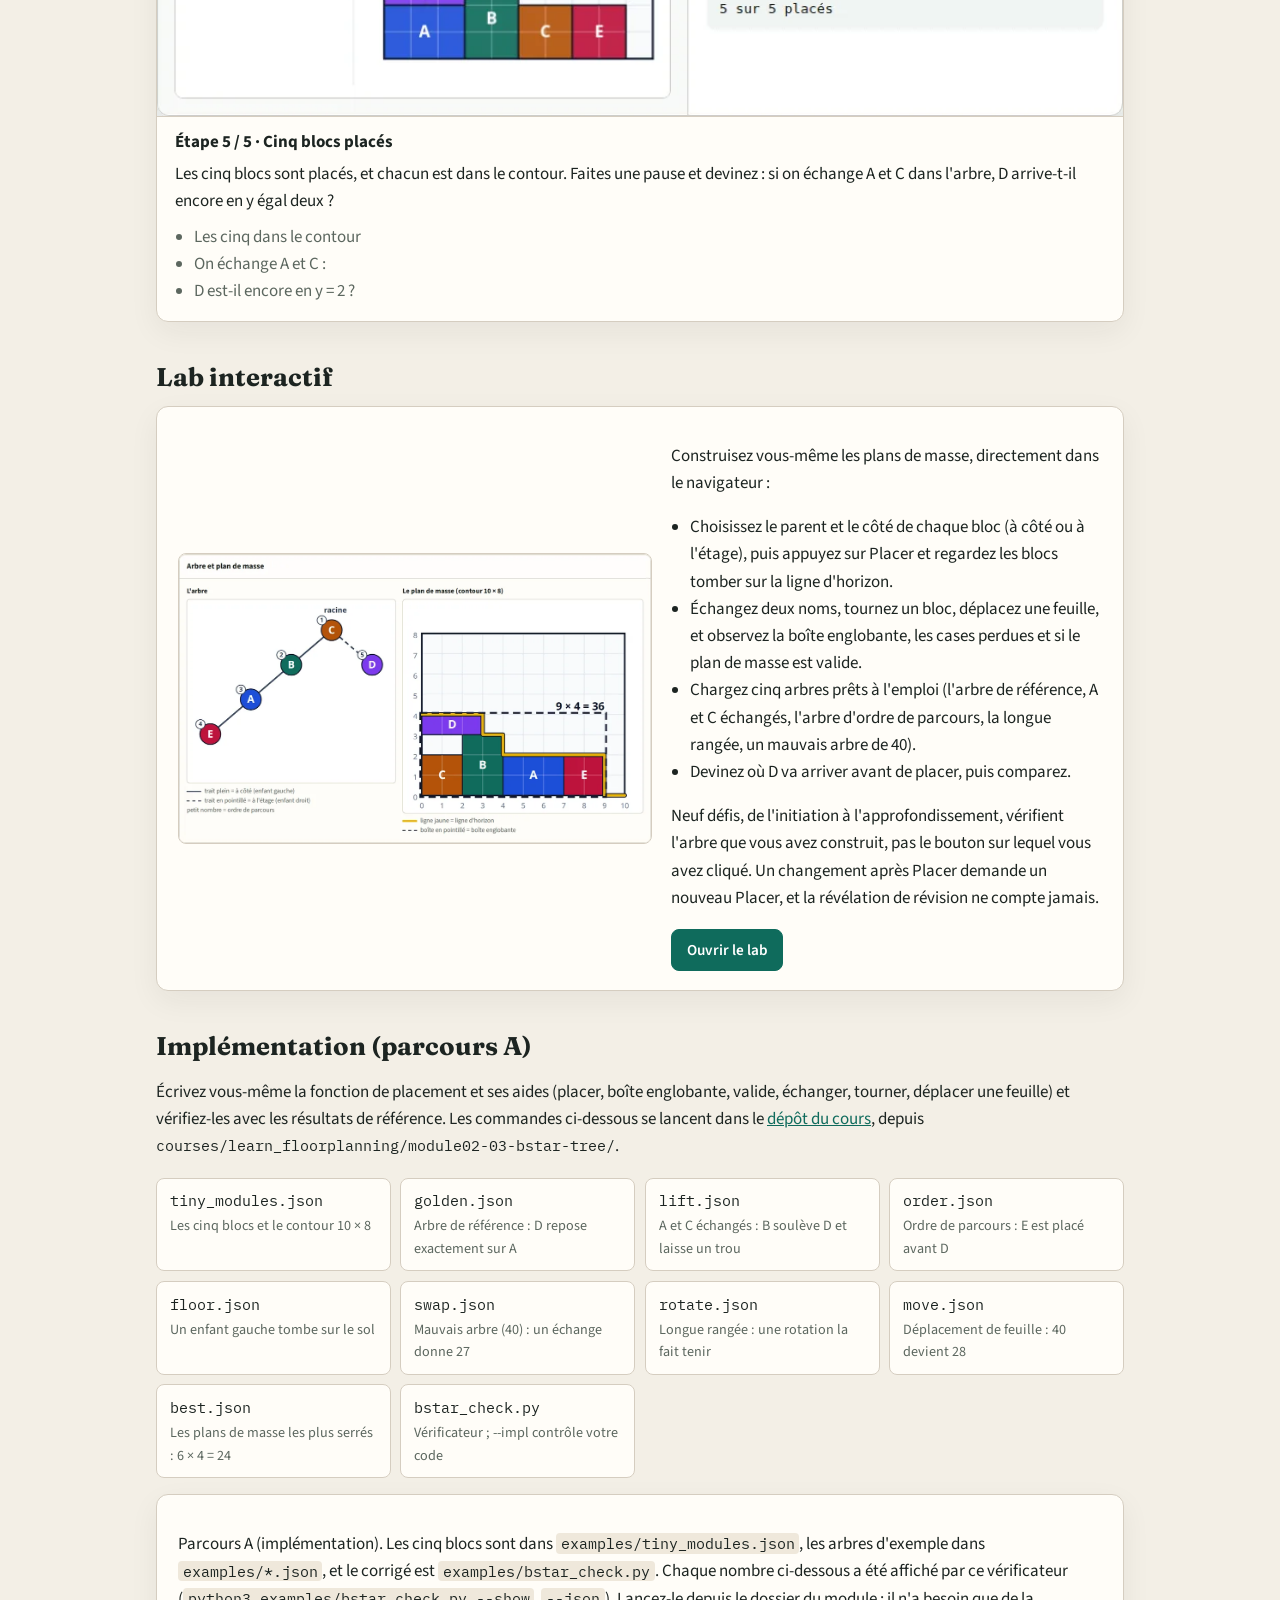
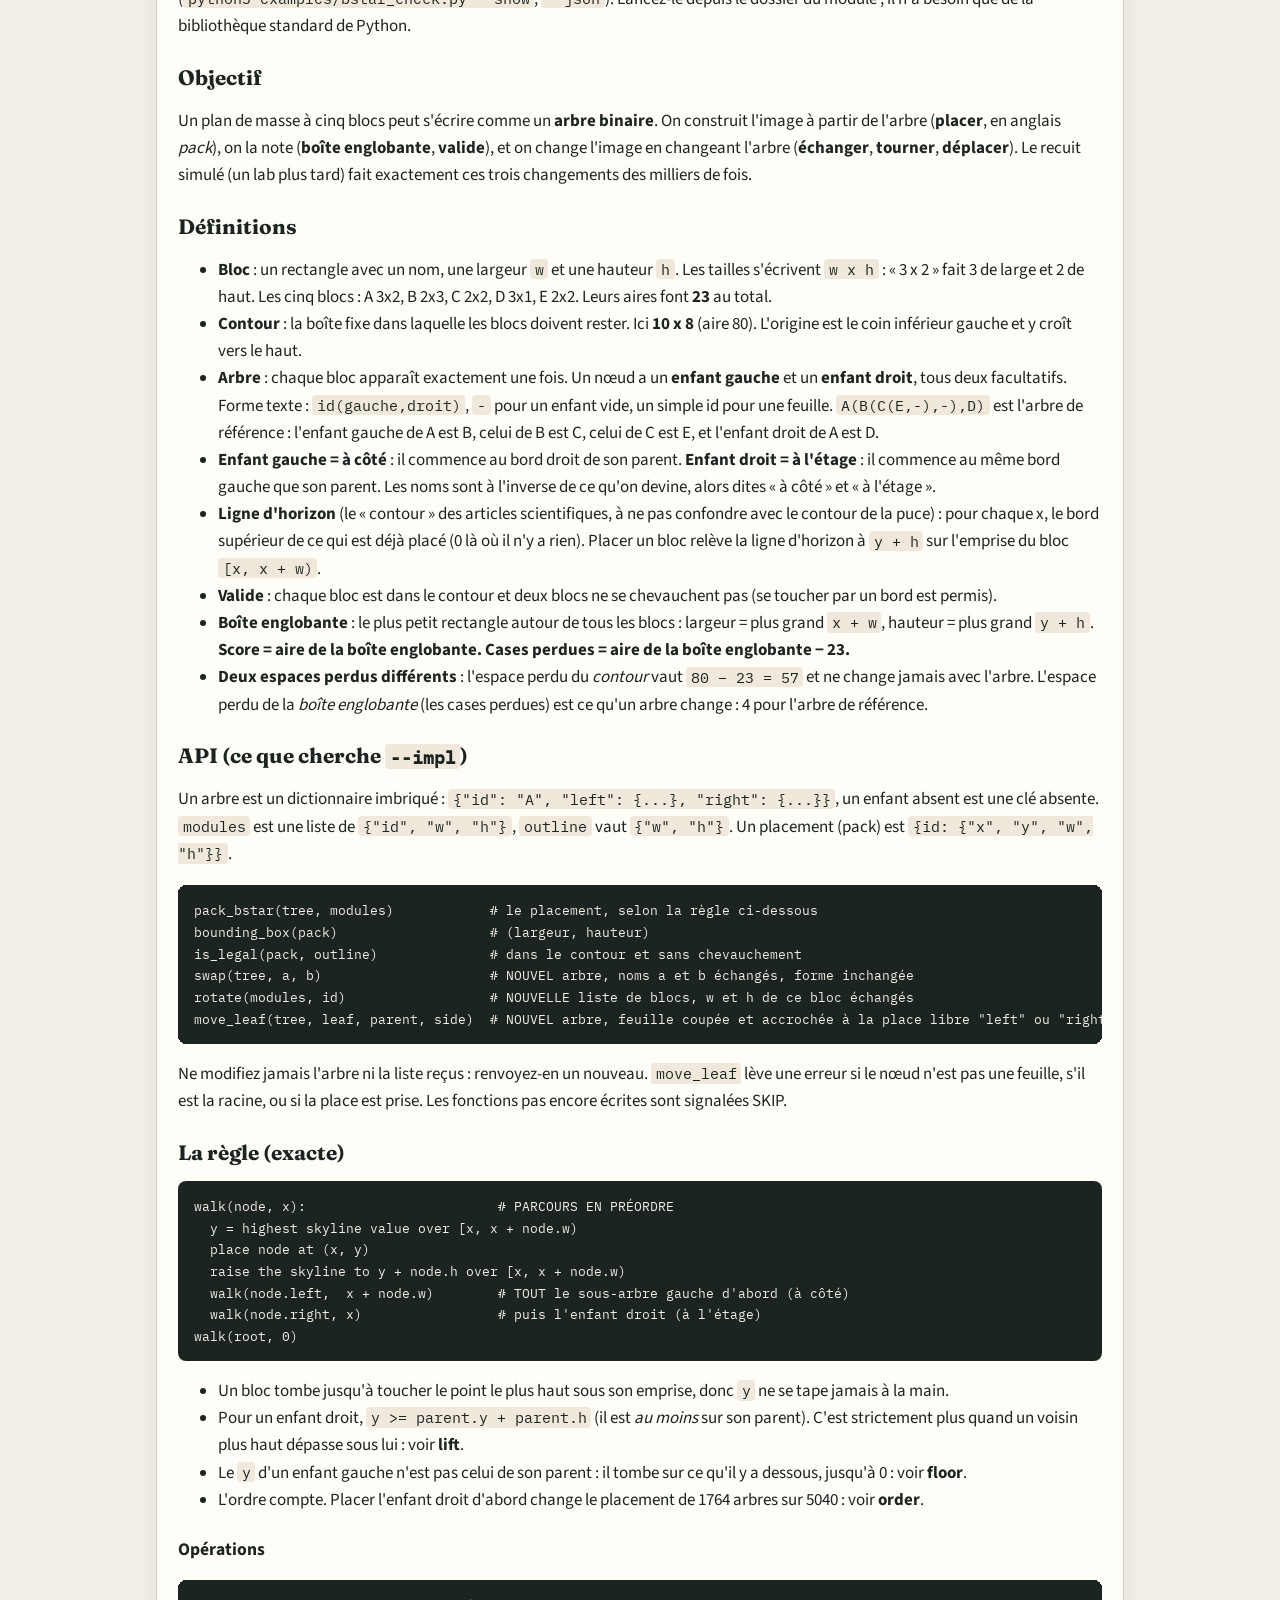
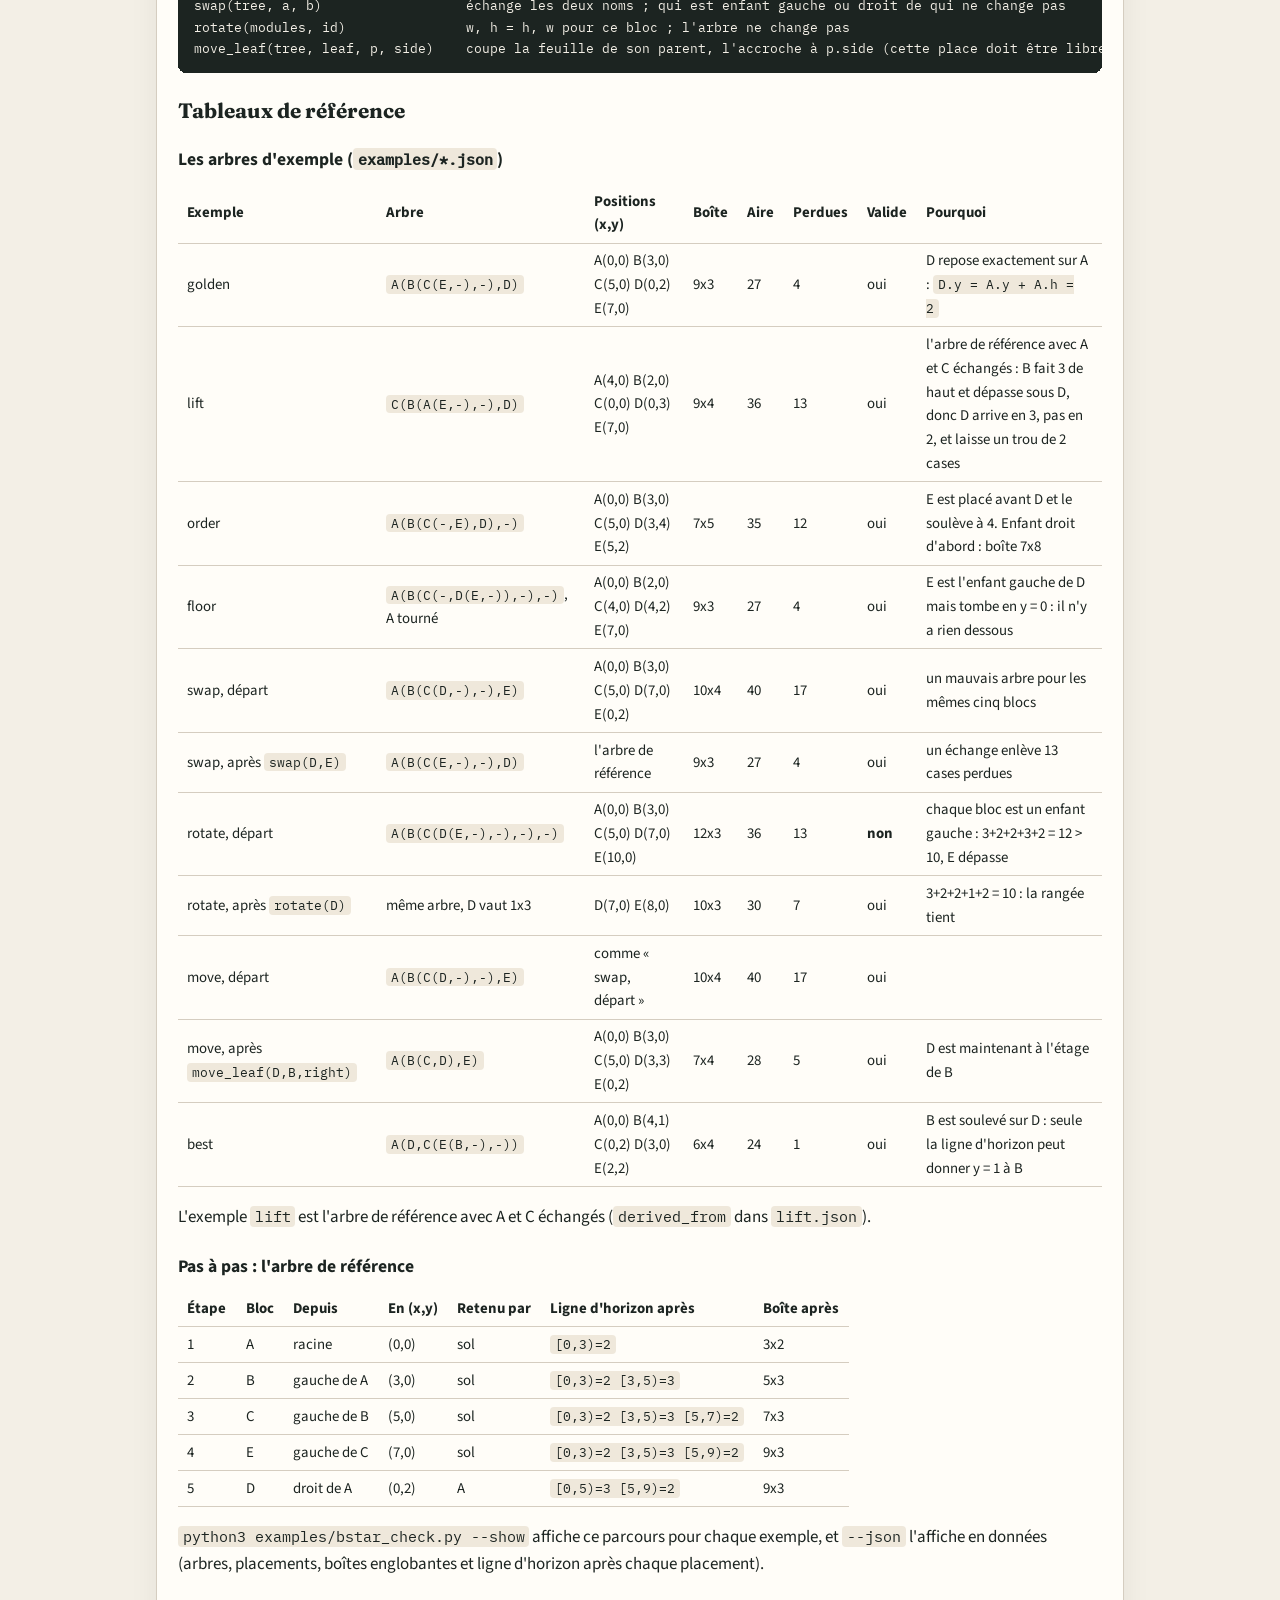
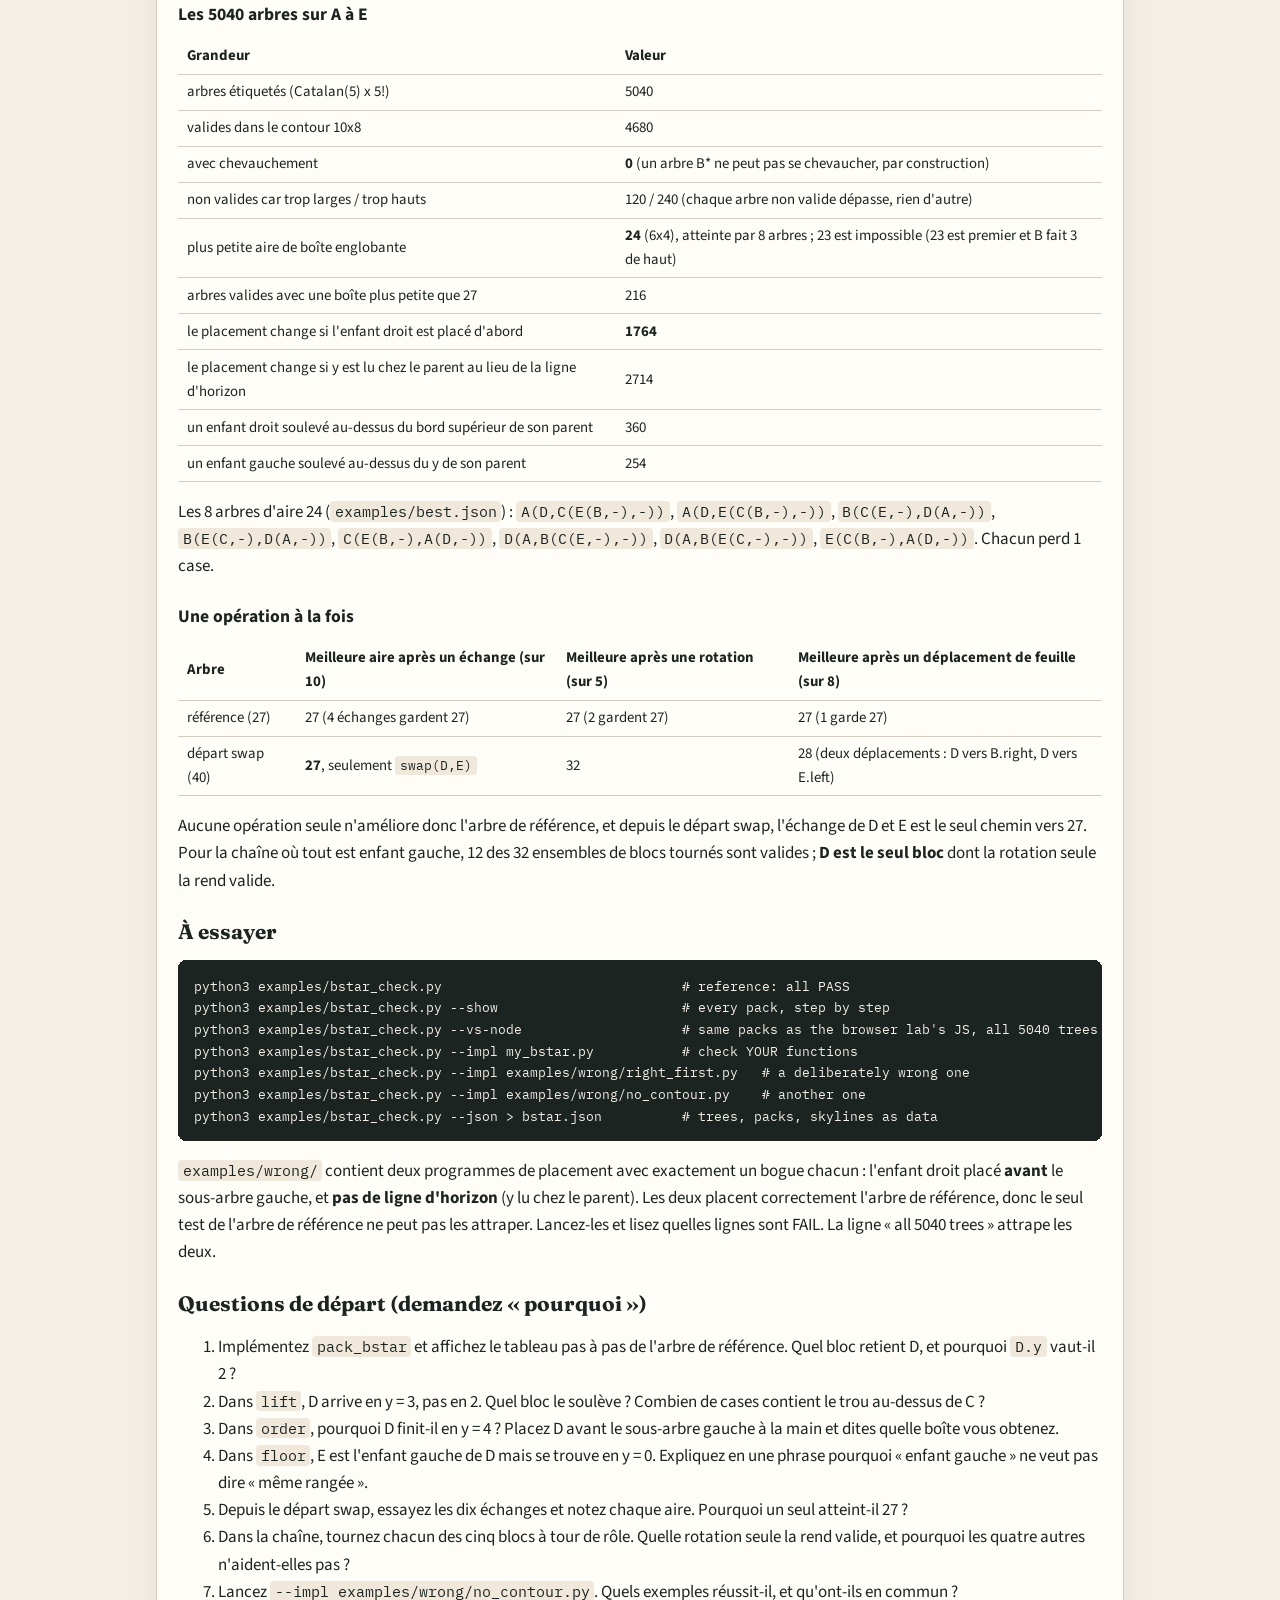
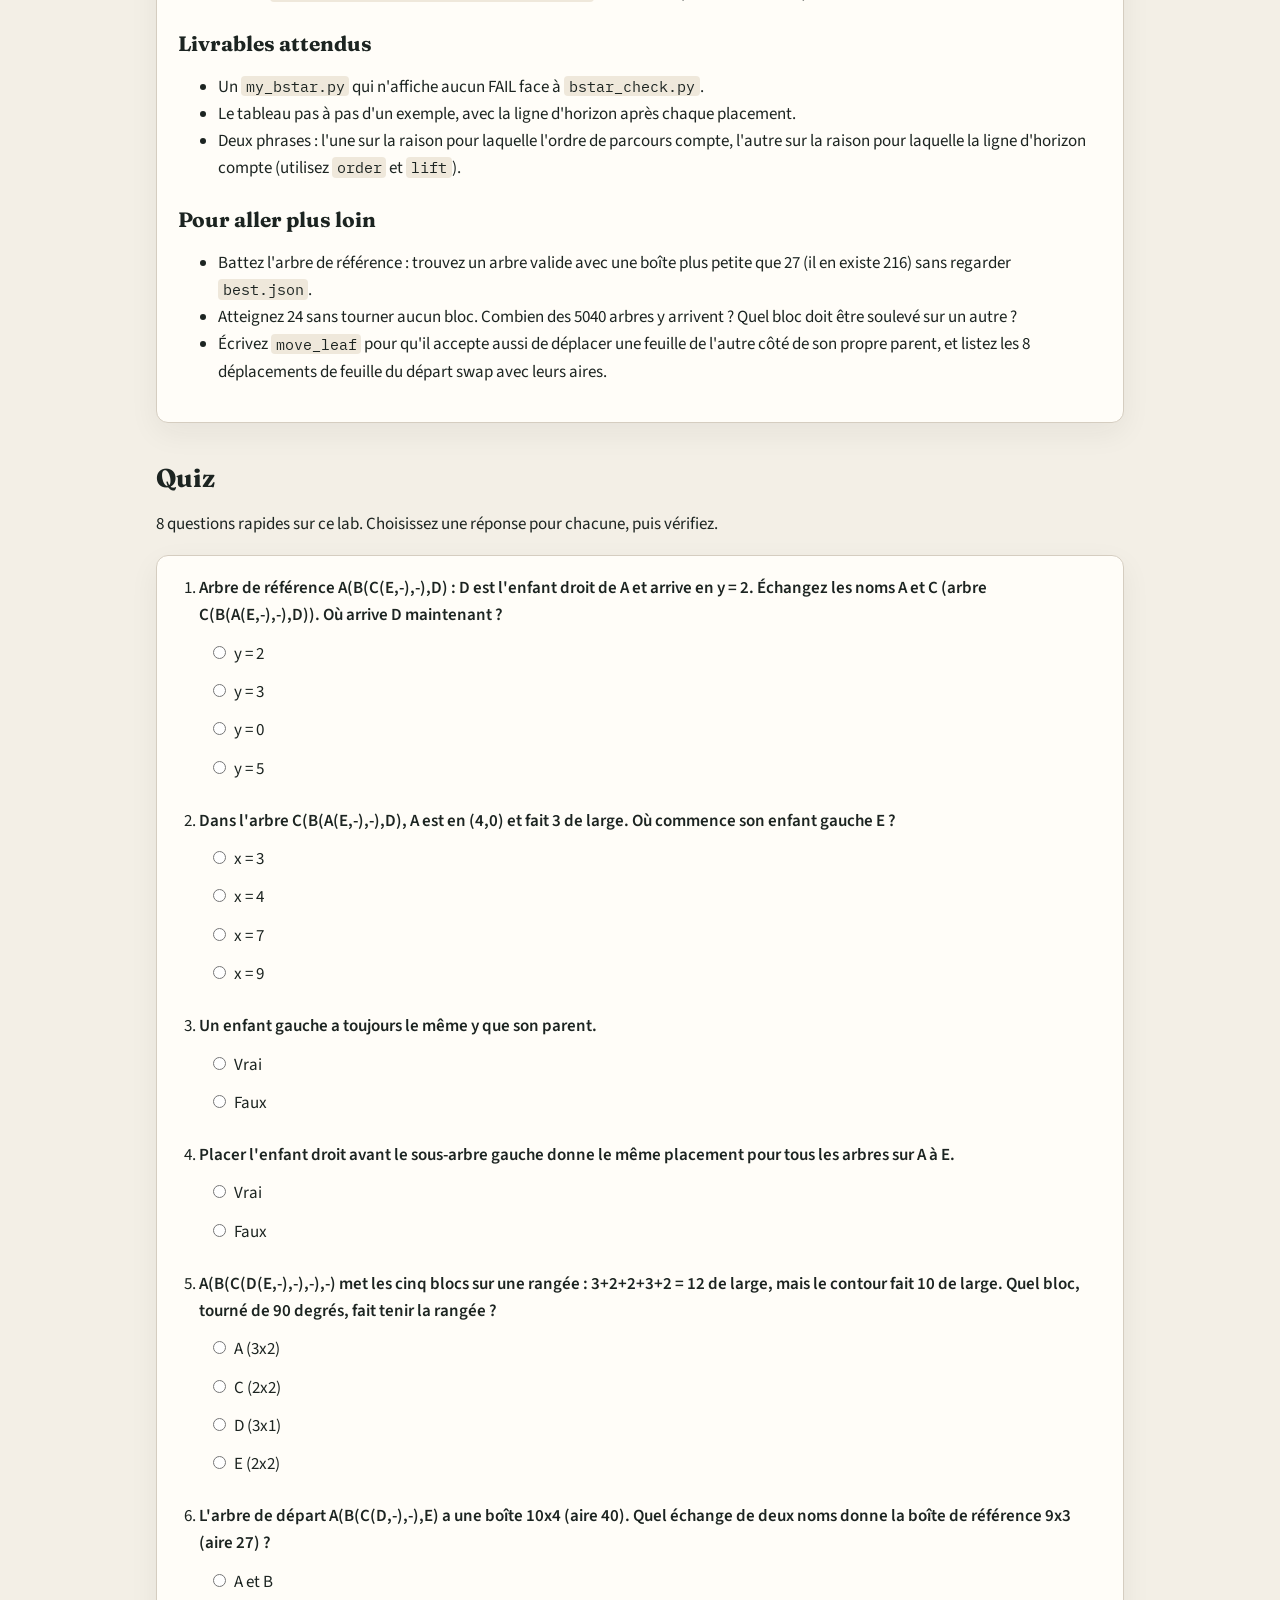
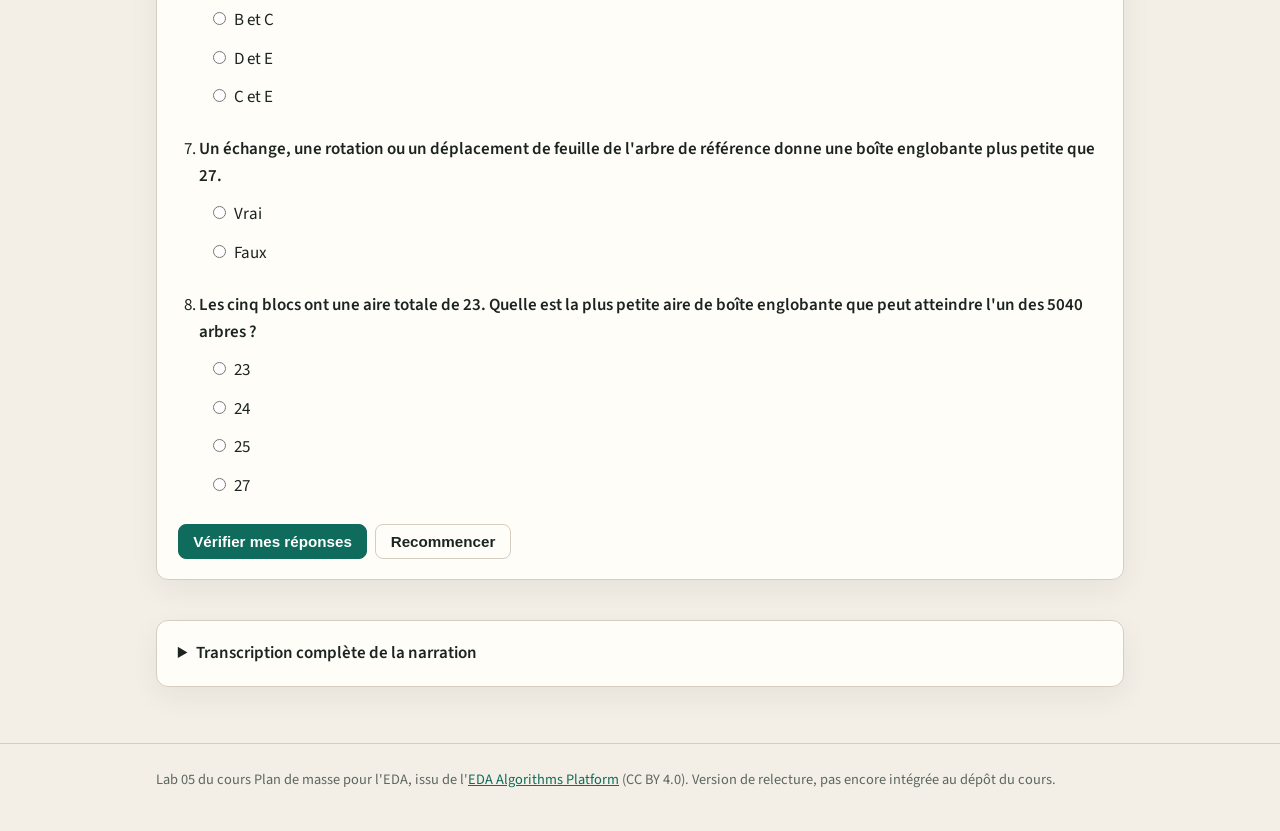
==== commit 9f9a5cc5: "Lab 05: animated lesson for part 5 (EN/FR)" ====
--- a/docs/fr/index.html
+++ b/docs/fr/index.html
@@ -35,7 +35,7 @@
 
     <section id="video">
       <div class="card video-card">
-        <div class="player" data-lang="fr" data-subs-label="Français"><video controls preload="metadata" poster="slides/poster-1.webp"><source src="parts/part-1.mp4" type="video/mp4"><track kind="subtitles" src="parts/part-1.vtt" srclang="fr" label="Français" default>Votre navigateur ne prend pas en charge la balise vidéo.</video><div class="speed" role="group" aria-label="Vitesse"><span>Vitesse</span><button type="button" class="chip" data-speed="1" aria-pressed="true">1×</button><button type="button" class="chip" data-speed="1.25" aria-pressed="false">1.25×</button><button type="button" class="chip" data-speed="1.5" aria-pressed="false">1.5×</button><button type="button" class="chip" data-speed="1.75" aria-pressed="false">1.75×</button><button type="button" class="chip" data-speed="2" aria-pressed="false">2×</button></div><p class="parts-note">Cinq courtes parties : la suivante démarre toute seule. Choisissez une partie ou une vitesse ; elle s'applique à toutes les parties. Chaque partie existe aussi en leçon interactive : utilisez le lien sous la partie.</p><ol class="parts"><li><button type="button" class="part" data-src="parts/part-1.mp4" data-vtt="parts/part-1.vtt" data-poster="slides/poster-1.webp" aria-current="true"><span class="pn">Partie 1</span><span class="pt">Un arbre est une recette</span><span class="pl">1:35</span></button><a class="lesson-link" href="lessons/part-1/">Leçon interactive</a></li><li><button type="button" class="part" data-src="parts/part-2.mp4" data-vtt="parts/part-2.vtt" data-poster="slides/poster-2.webp"><span class="pn">Partie 2</span><span class="pt">Parcourir l&#x27;arbre</span><span class="pl">1:04</span></button><a class="lesson-link" href="lessons/part-2/">Leçon interactive</a></li><li><button type="button" class="part" data-src="parts/part-3.mp4" data-vtt="parts/part-3.vtt" data-poster="slides/poster-3.webp"><span class="pn">Partie 3</span><span class="pt">La ligne d&#x27;horizon et le score</span><span class="pl">1:28</span></button><a class="lesson-link" href="lessons/part-3/">Leçon interactive</a></li><li><button type="button" class="part" data-src="parts/part-4.mp4" data-vtt="parts/part-4.vtt" data-poster="slides/poster-4.webp"><span class="pn">Partie 4</span><span class="pt">Trop large : tourner un bloc</span><span class="pl">1:15</span></button><a class="lesson-link" href="lessons/part-4/">Leçon interactive</a></li><li><button type="button" class="part" data-src="parts/part-5.mp4" data-vtt="parts/part-5.vtt" data-poster="slides/poster-5.webp"><span class="pn">Partie 5</span><span class="pt">Le plan de masse le plus serré, à vous</span><span class="pl">2:09</span></button></li></ol></div>
+        <div class="player" data-lang="fr" data-subs-label="Français"><video controls preload="metadata" poster="slides/poster-1.webp"><source src="parts/part-1.mp4" type="video/mp4"><track kind="subtitles" src="parts/part-1.vtt" srclang="fr" label="Français" default>Votre navigateur ne prend pas en charge la balise vidéo.</video><div class="speed" role="group" aria-label="Vitesse"><span>Vitesse</span><button type="button" class="chip" data-speed="1" aria-pressed="true">1×</button><button type="button" class="chip" data-speed="1.25" aria-pressed="false">1.25×</button><button type="button" class="chip" data-speed="1.5" aria-pressed="false">1.5×</button><button type="button" class="chip" data-speed="1.75" aria-pressed="false">1.75×</button><button type="button" class="chip" data-speed="2" aria-pressed="false">2×</button></div><p class="parts-note">Cinq courtes parties : la suivante démarre toute seule. Choisissez une partie ou une vitesse ; elle s'applique à toutes les parties. Chaque partie existe aussi en leçon interactive : utilisez le lien sous la partie.</p><ol class="parts"><li><button type="button" class="part" data-src="parts/part-1.mp4" data-vtt="parts/part-1.vtt" data-poster="slides/poster-1.webp" aria-current="true"><span class="pn">Partie 1</span><span class="pt">Un arbre est une recette</span><span class="pl">1:35</span></button><a class="lesson-link" href="lessons/part-1/">Leçon interactive</a></li><li><button type="button" class="part" data-src="parts/part-2.mp4" data-vtt="parts/part-2.vtt" data-poster="slides/poster-2.webp"><span class="pn">Partie 2</span><span class="pt">Parcourir l&#x27;arbre</span><span class="pl">1:04</span></button><a class="lesson-link" href="lessons/part-2/">Leçon interactive</a></li><li><button type="button" class="part" data-src="parts/part-3.mp4" data-vtt="parts/part-3.vtt" data-poster="slides/poster-3.webp"><span class="pn">Partie 3</span><span class="pt">La ligne d&#x27;horizon et le score</span><span class="pl">1:28</span></button><a class="lesson-link" href="lessons/part-3/">Leçon interactive</a></li><li><button type="button" class="part" data-src="parts/part-4.mp4" data-vtt="parts/part-4.vtt" data-poster="slides/poster-4.webp"><span class="pn">Partie 4</span><span class="pt">Trop large : tourner un bloc</span><span class="pl">1:15</span></button><a class="lesson-link" href="lessons/part-4/">Leçon interactive</a></li><li><button type="button" class="part" data-src="parts/part-5.mp4" data-vtt="parts/part-5.vtt" data-poster="slides/poster-5.webp"><span class="pn">Partie 5</span><span class="pt">Le plan de masse le plus serré, à vous</span><span class="pl">2:09</span></button><a class="lesson-link" href="lessons/part-5/">Leçon interactive</a></li></ol></div>
         <p class="meta"><strong>7:32</strong> · 5 parties · 32 diapositives · narration en français et sous-titres</p>
         <div class="btns"><a class="btn" href="video.mp4" download>Télécharger la vidéo complète (MP4)</a><a class="btn" href="subs.srt" download>Sous-titres (SRT)</a></div>
       </div>
